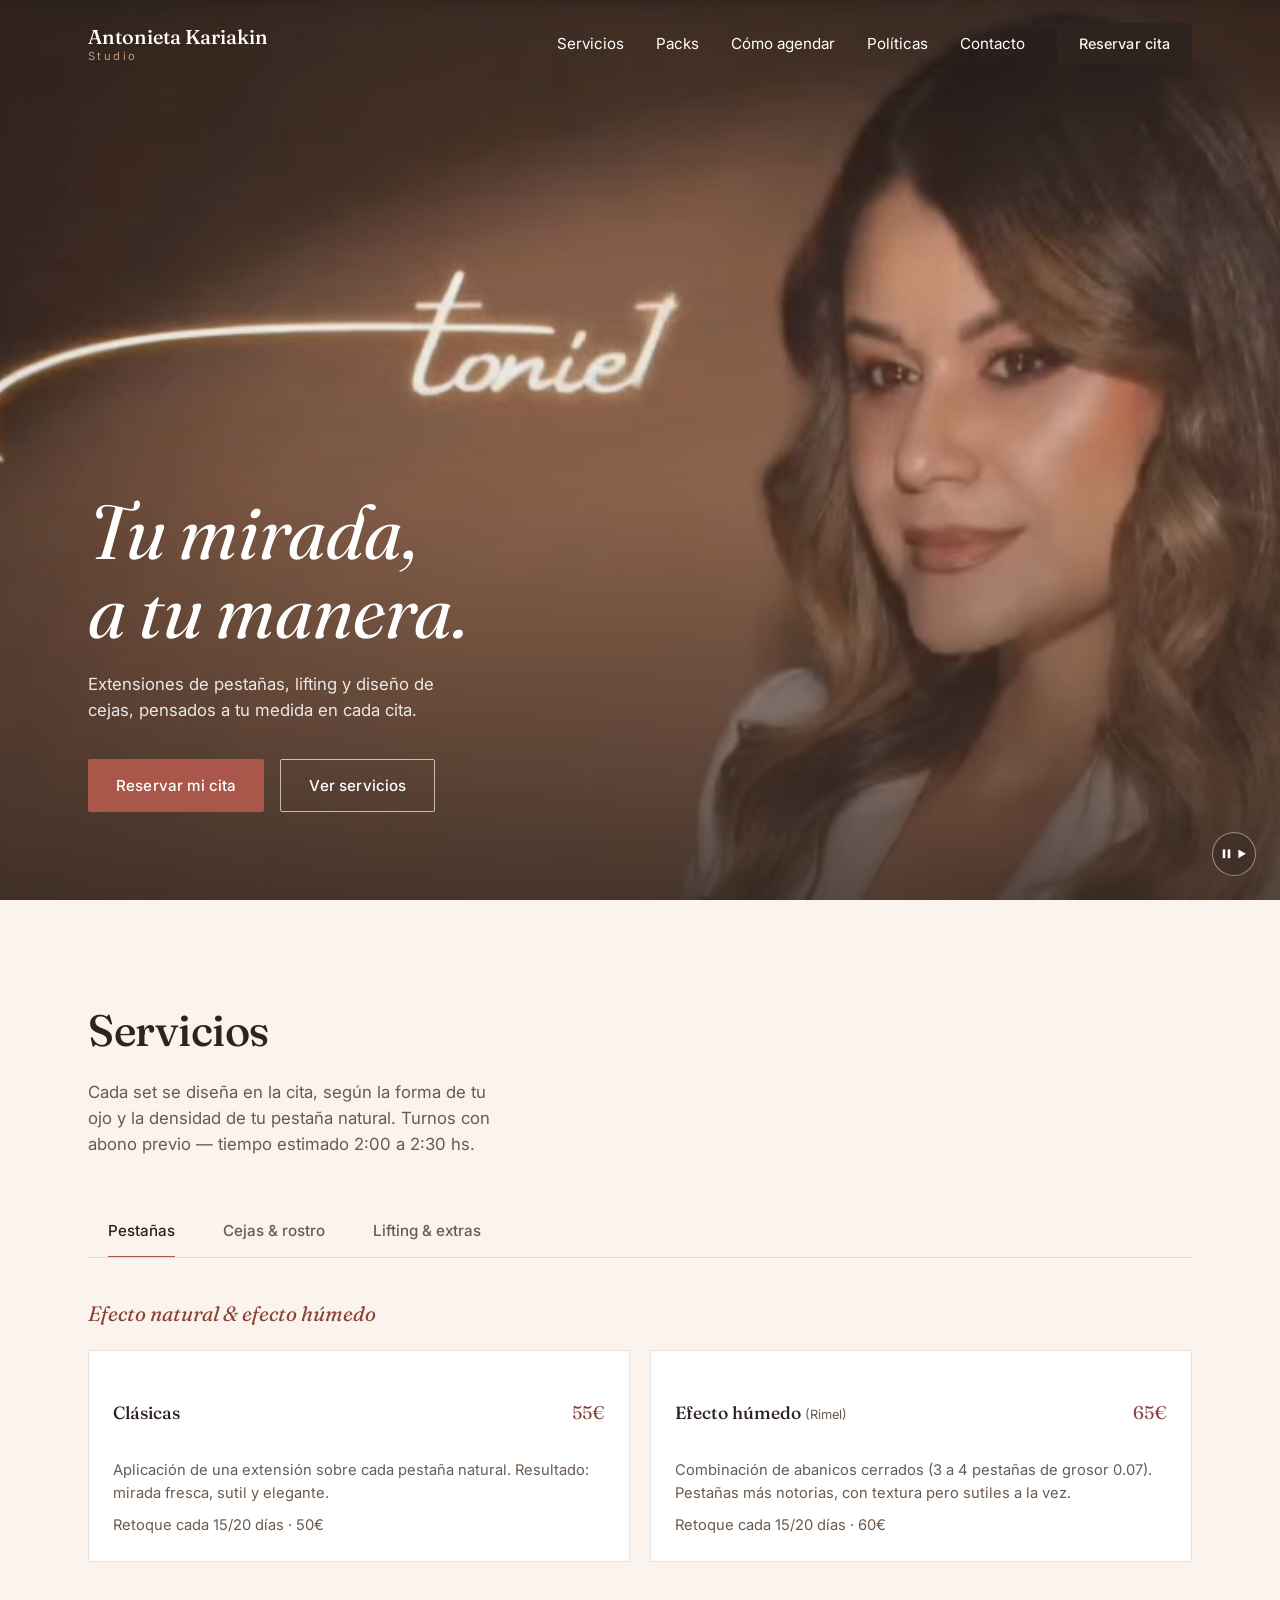
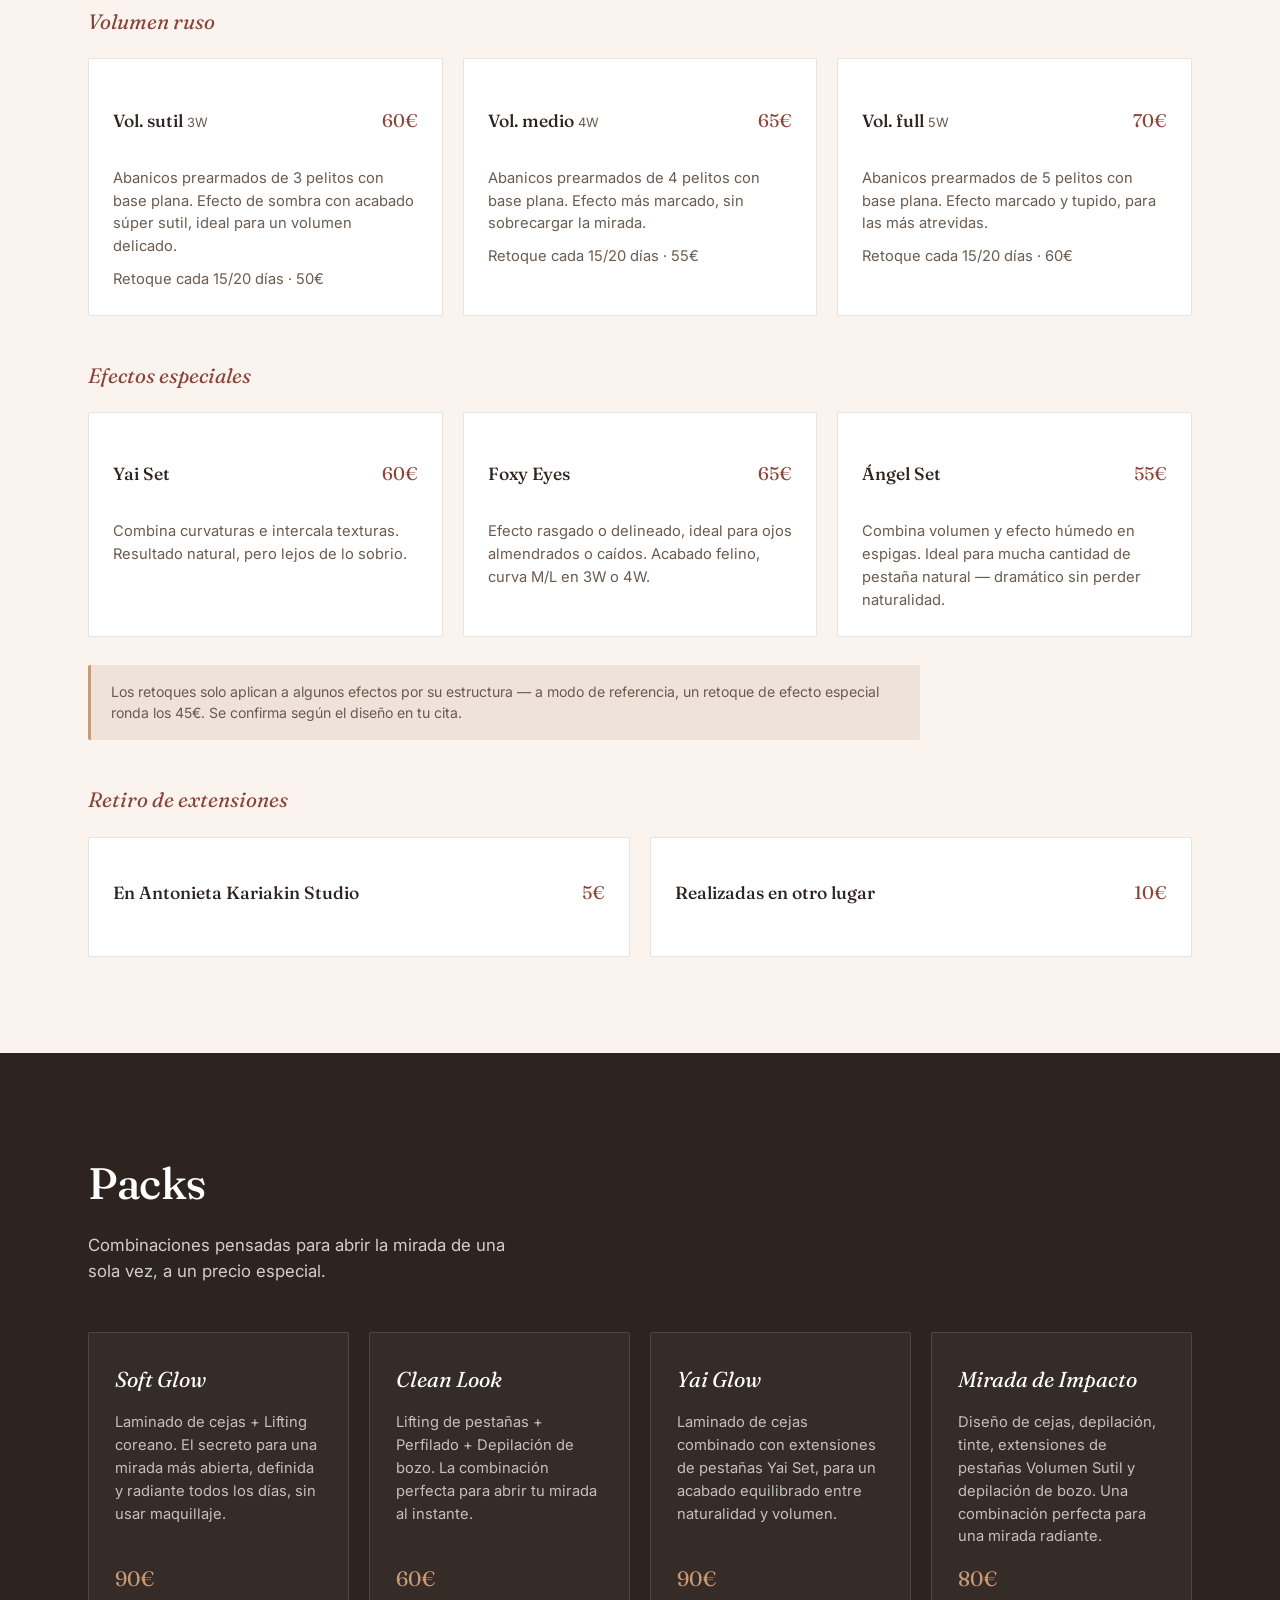
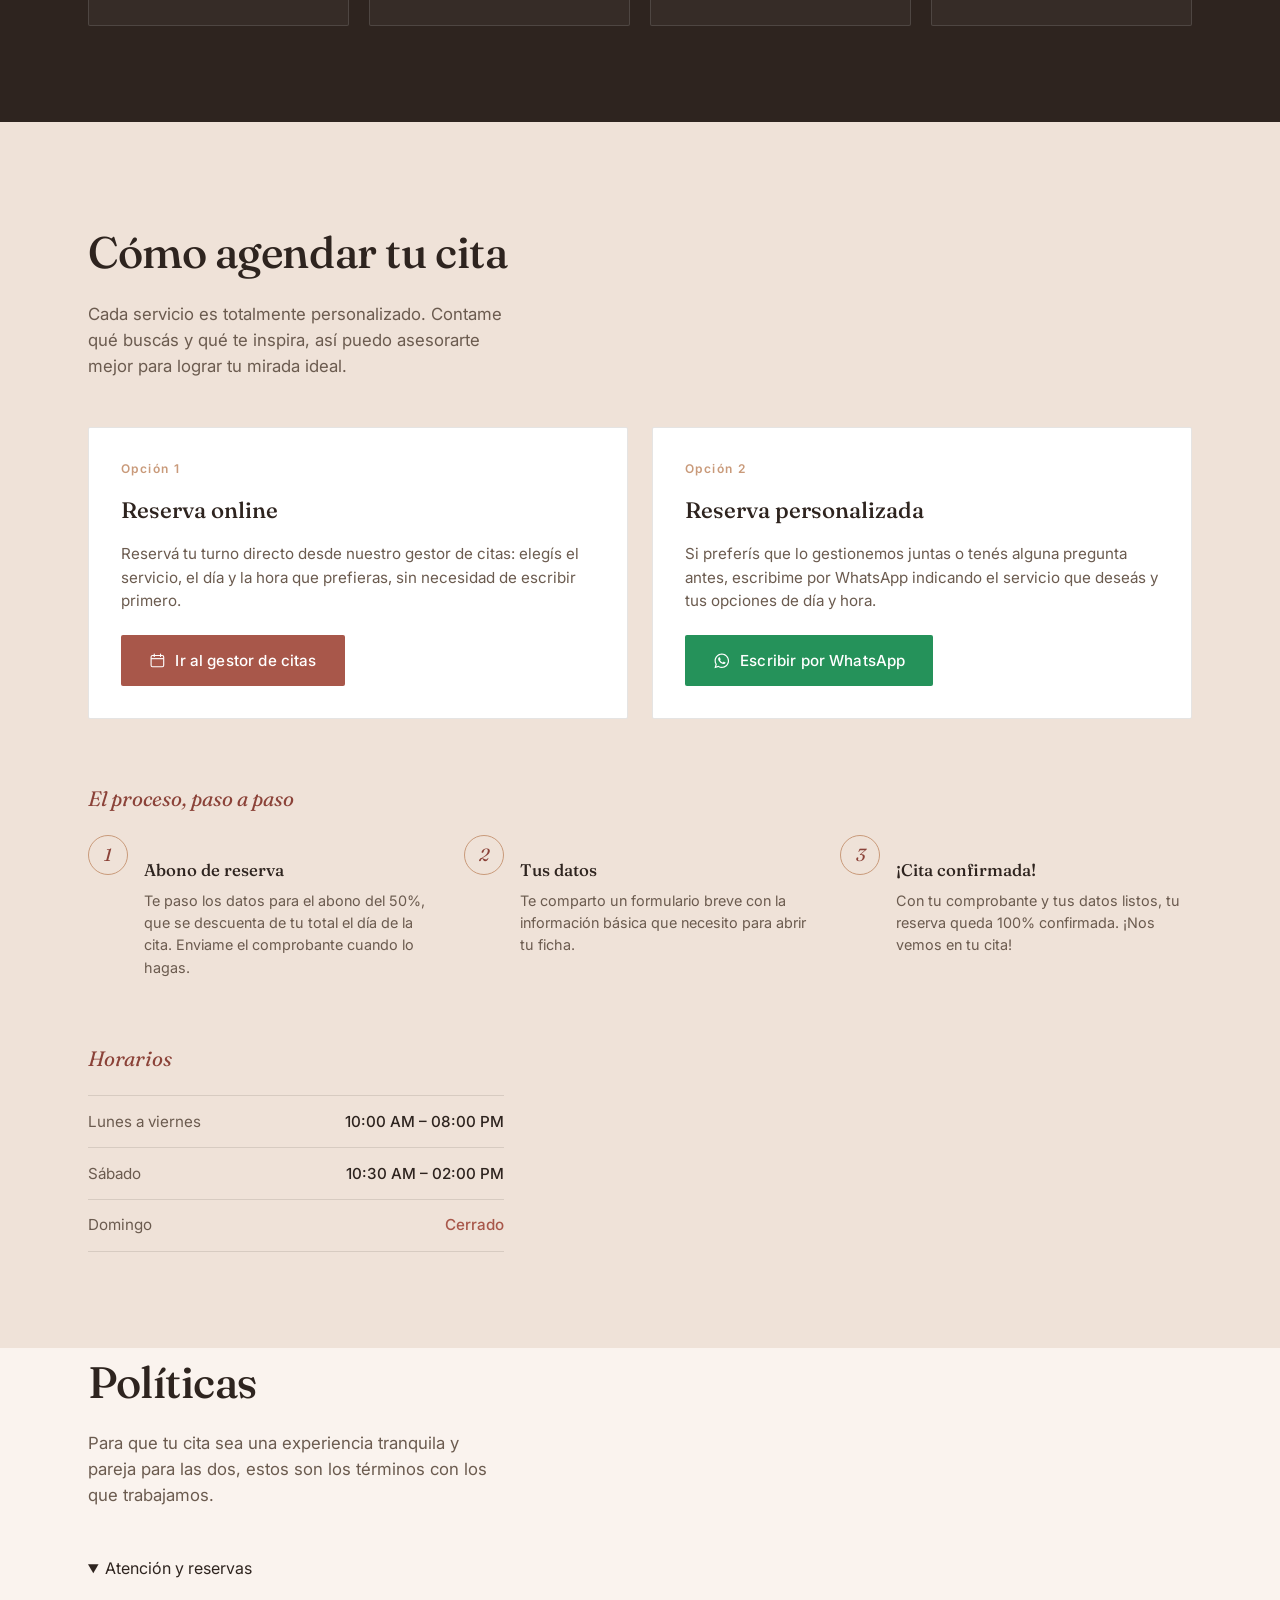
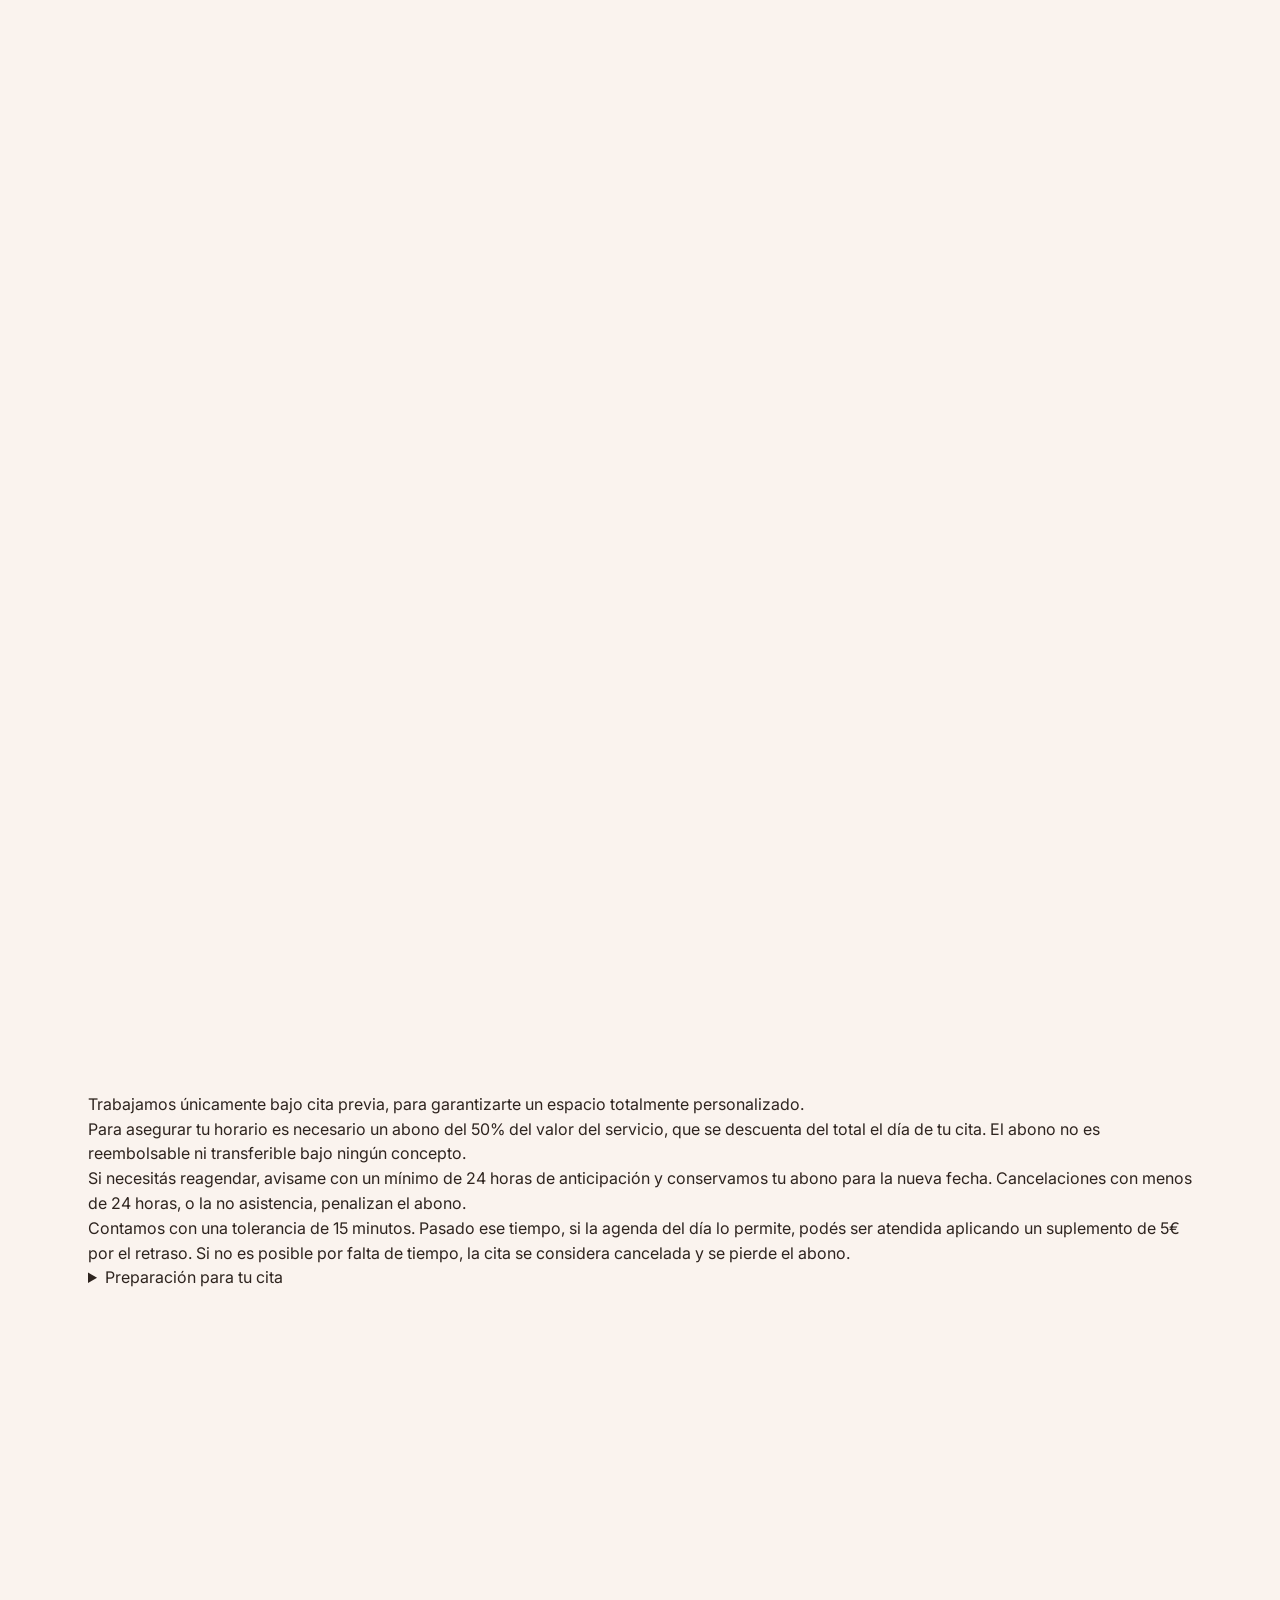
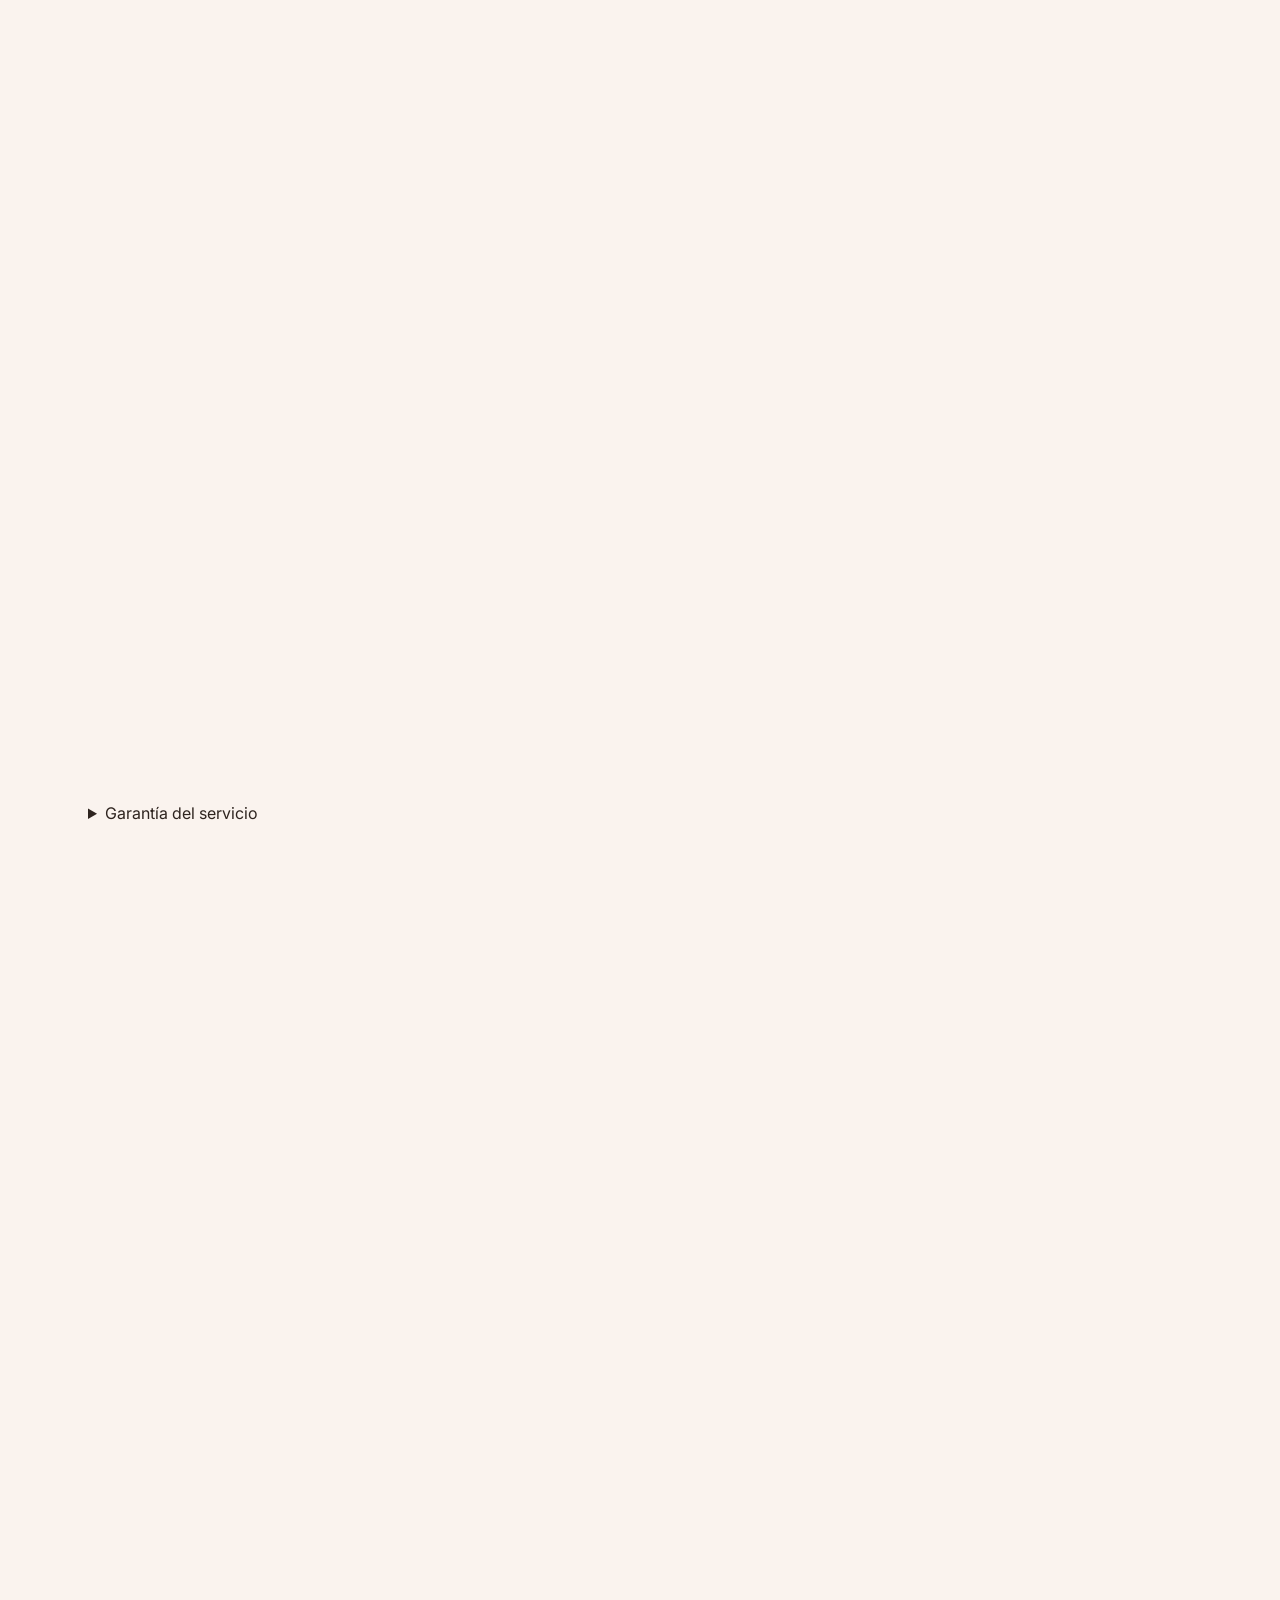
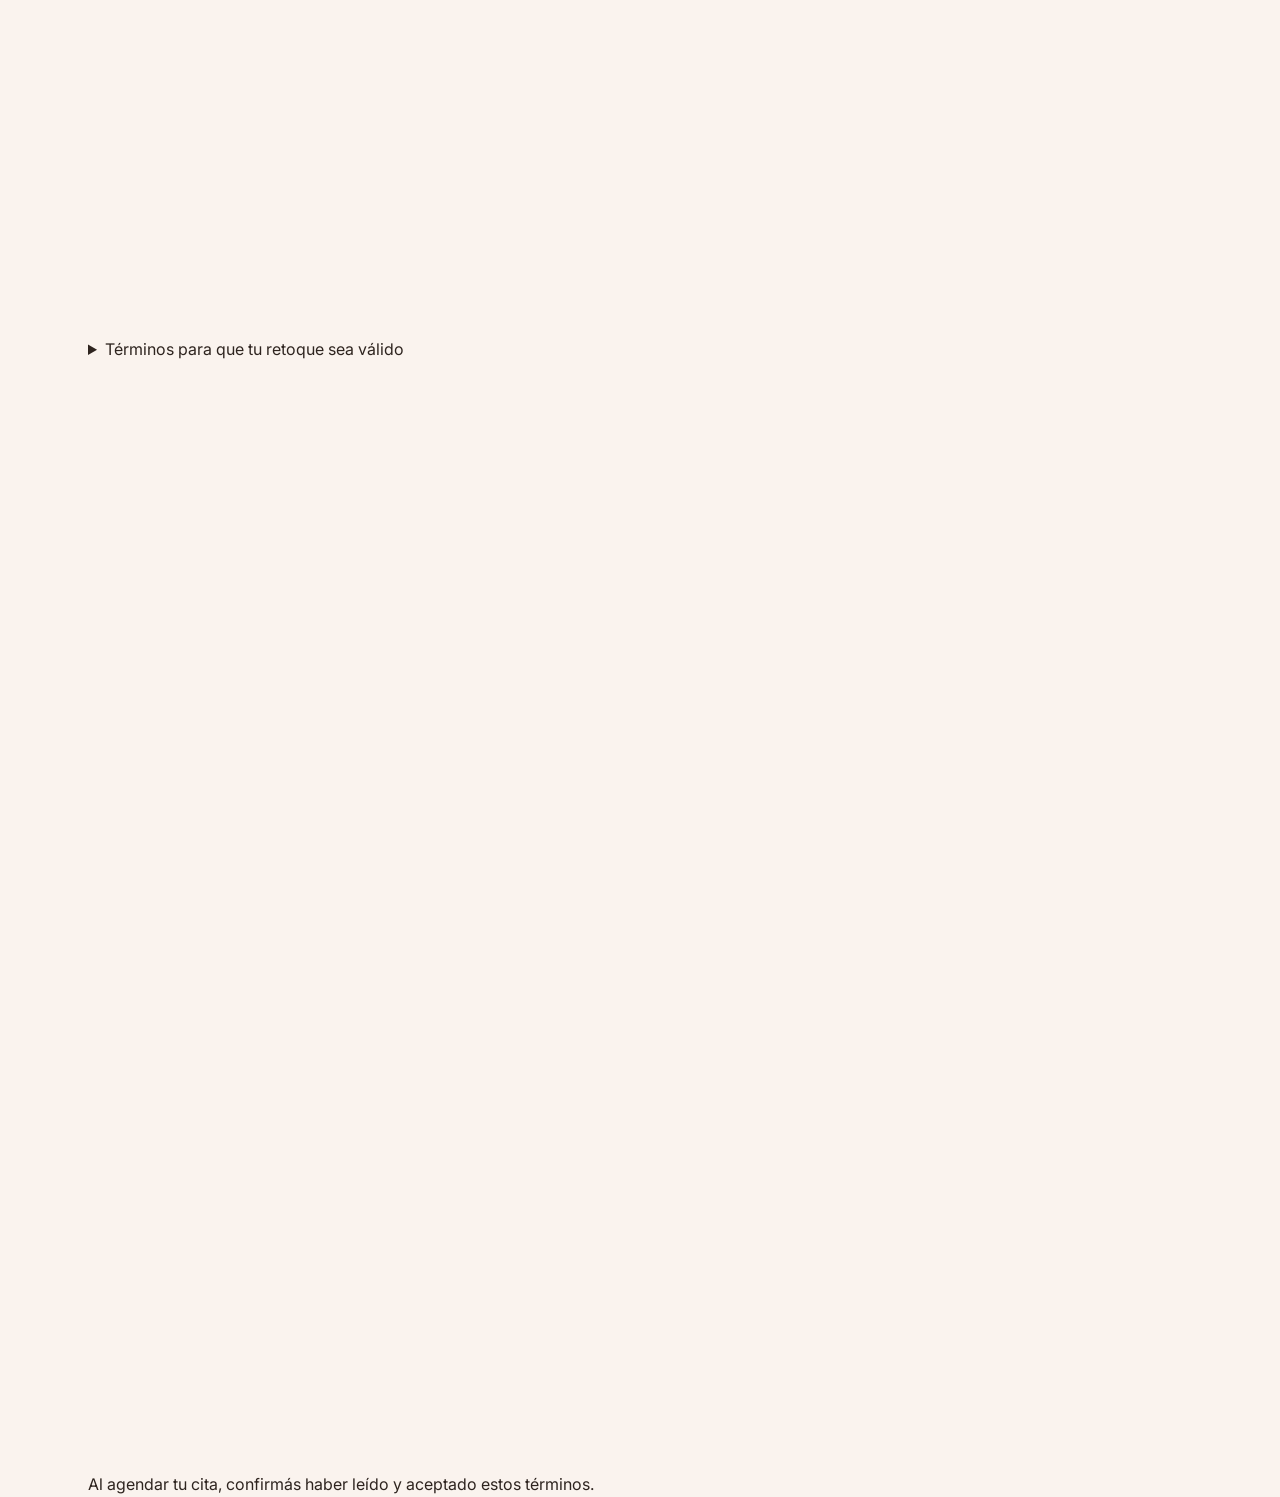
==== index.html @ e9df80ad "Add files via upload" ====
<!DOCTYPE html>
<html lang="es">
<head>
  <meta charset="UTF-8">
  <meta name="viewport" content="width=device-width, initial-scale=1.0">
  <title>Antonieta Kariakin Studio — Extensiones de pestañas y cejas</title>
  <meta name="description" content="Extensiones de pestañas, lifting y diseño de cejas personalizado. Reserva tu cita en Antonieta Kariakin Studio.">

  <!-- Tipografías -->
  <link rel="preconnect" href="https://fonts.googleapis.com">
  <link rel="preconnect" href="https://fonts.gstatic.com" crossorigin>
  <link href="https://fonts.googleapis.com/css2?family=Fraunces:ital,opsz,wght@0,9..144,300;0,9..144,400;0,9..144,500;0,9..144,600;1,9..144,400;1,9..144,500&family=Inter:wght@400;500;600&display=swap" rel="stylesheet">

  <link rel="stylesheet" href="assets/css/style.css?v=__CACHEBUST__">
  <link rel="icon" href="data:,">
</head>
<body>

  <a class="skip-link" href="#contenido">Saltar al contenido</a>

  <header class="site-header" id="siteHeader">
    <div class="site-header__inner">
      <a href="#top" class="logo" aria-label="Antonieta Kariakin Studio, inicio">
        <span class="logo__name">Antonieta Kariakin</span>
        <span class="logo__studio">Studio</span>
      </a>

      <button class="nav-toggle" id="navToggle" aria-expanded="false" aria-controls="siteNav" aria-label="Abrir menú">
        <span></span><span></span><span></span>
      </button>

      <nav class="site-nav" id="siteNav">
        <a href="#servicios">Servicios</a>
        <a href="#packs">Packs</a>
        <a href="#agendar">Cómo agendar</a>
        <a href="#politicas">Políticas</a>
        <a href="#contacto">Contacto</a>
        <a href="#agendar" class="btn btn--nav">Reservar cita</a>
      </nav>
    </div>
  </header>

  <main id="contenido">
    <section class="hero" id="top" aria-label="Presentación">
      <div class="hero__media">
        <video
          class="hero__video"
          id="heroVideo"
          autoplay
          muted
          loop
          playsinline
          preload="auto"
          poster="assets/img/hero-poster.jpg?v=__CACHEBUST__"
        >
          <source src="assets/video/hero.webm?v=__CACHEBUST__" type="video/webm">
          <source src="assets/video/hero.mp4?v=__CACHEBUST__" type="video/mp4">
        </video>

        <div class="hero__scrim" aria-hidden="true"></div>

        <button class="hero__toggle" id="heroToggle" type="button" aria-pressed="false" aria-label="Pausar video de fondo">
          <svg class="icon icon--pause" viewBox="0 0 24 24" aria-hidden="true"><rect x="6" y="5" width="4" height="14"></rect><rect x="14" y="5" width="4" height="14"></rect></svg>
          <svg class="icon icon--play" viewBox="0 0 24 24" aria-hidden="true" hidden><polygon points="7,5 19,12 7,19"></polygon></svg>
        </button>
      </div>

      <div class="hero__content">
        <h1 class="hero__title">Tu mirada,<br>a tu manera.</h1>
        <p class="hero__subtitle">Extensiones de pestañas, lifting y diseño de cejas, pensados a tu medida en cada cita.</p>
        <div class="hero__actions">
          <a href="#agendar" class="btn btn--primary">Reservar mi cita</a>
          <a href="#servicios" class="btn btn--ghost">Ver servicios</a>
        </div>
      </div>
    </section>

    <section class="services" id="servicios" aria-labelledby="services-heading">
      <div class="wrap">
        <div class="section-head">
          <h2 id="services-heading">Servicios</h2>
          <p class="section-lead">Cada set se diseña en la cita, según la forma de tu ojo y la densidad de tu pestaña natural. Turnos con abono previo — tiempo estimado 2:00 a 2:30&nbsp;hs.</p>
        </div>

        <div class="tabs" id="serviceTabs">
          <div class="tab-list" role="tablist" aria-label="Categorías de servicios">
            <button class="tab" id="tab-pestanas" role="tab" aria-selected="true" aria-controls="panel-pestanas" type="button">Pestañas</button>
            <button class="tab" id="tab-cejas" role="tab" aria-selected="false" aria-controls="panel-cejas" tabindex="-1" type="button">Cejas &amp; rostro</button>
            <button class="tab" id="tab-extras" role="tab" aria-selected="false" aria-controls="panel-extras" tabindex="-1" type="button">Lifting &amp; extras</button>
          </div>

          <!-- PESTAÑAS -->
          <div class="tab-panel" id="panel-pestanas" role="tabpanel" aria-labelledby="tab-pestanas" tabindex="0">

            <h3 class="group-title">Efecto natural &amp; efecto húmedo</h3>
            <div class="service-grid">
              <article class="service-card">
                <div class="service-card__head">
                  <h4>Clásicas</h4>
                  <span class="price">55€</span>
                </div>
                <p>Aplicación de una extensión sobre cada pestaña natural. Resultado: mirada fresca, sutil y elegante.</p>
                <p class="retouch">Retoque cada 15/20 días · 50€</p>
              </article>
              <article class="service-card">
                <div class="service-card__head">
                  <h4>Efecto húmedo <span class="alt-name">(Rimel)</span></h4>
                  <span class="price">65€</span>
                </div>
                <p>Combinación de abanicos cerrados (3 a 4 pestañas de grosor 0.07). Pestañas más notorias, con textura pero sutiles a la vez.</p>
                <p class="retouch">Retoque cada 15/20 días · 60€</p>
              </article>
            </div>

            <h3 class="group-title">Volumen ruso</h3>
            <div class="service-grid service-grid--3">
              <article class="service-card">
                <div class="service-card__head">
                  <h4>Vol. sutil <span class="alt-name">3W</span></h4>
                  <span class="price">60€</span>
                </div>
                <p>Abanicos prearmados de 3 pelitos con base plana. Efecto de sombra con acabado súper sutil, ideal para un volumen delicado.</p>
                <p class="retouch">Retoque cada 15/20 días · 50€</p>
              </article>
              <article class="service-card">
                <div class="service-card__head">
                  <h4>Vol. medio <span class="alt-name">4W</span></h4>
                  <span class="price">65€</span>
                </div>
                <p>Abanicos prearmados de 4 pelitos con base plana. Efecto más marcado, sin sobrecargar la mirada.</p>
                <p class="retouch">Retoque cada 15/20 días · 55€</p>
              </article>
              <article class="service-card">
                <div class="service-card__head">
                  <h4>Vol. full <span class="alt-name">5W</span></h4>
                  <span class="price">70€</span>
                </div>
                <p>Abanicos prearmados de 5 pelitos con base plana. Efecto marcado y tupido, para las más atrevidas.</p>
                <p class="retouch">Retoque cada 15/20 días · 60€</p>
              </article>
            </div>

            <h3 class="group-title">Efectos especiales</h3>
            <div class="service-grid service-grid--3">
              <article class="service-card">
                <div class="service-card__head">
                  <h4>Yai Set</h4>
                  <span class="price">60€</span>
                </div>
                <p>Combina curvaturas e intercala texturas. Resultado natural, pero lejos de lo sobrio.</p>
              </article>
              <article class="service-card">
                <div class="service-card__head">
                  <h4>Foxy Eyes</h4>
                  <span class="price">65€</span>
                </div>
                <p>Efecto rasgado o delineado, ideal para ojos almendrados o caídos. Acabado felino, curva M/L en 3W o 4W.</p>
              </article>
              <article class="service-card">
                <div class="service-card__head">
                  <h4>Ángel Set</h4>
                  <span class="price">55€</span>
                </div>
                <p>Combina volumen y efecto húmedo en espigas. Ideal para mucha cantidad de pestaña natural — dramático sin perder naturalidad.</p>
              </article>
            </div>
            <p class="note-banner">Los retoques solo aplican a algunos efectos por su estructura — a modo de referencia, un retoque de efecto especial ronda los 45€. Se confirma según el diseño en tu cita.</p>

            <h3 class="group-title">Retiro de extensiones</h3>
            <div class="service-grid service-grid--2 service-grid--compact">
              <article class="service-card service-card--compact">
                <div class="service-card__head">
                  <h4>En Antonieta Kariakin Studio</h4>
                  <span class="price">5€</span>
                </div>
              </article>
              <article class="service-card service-card--compact">
                <div class="service-card__head">
                  <h4>Realizadas en otro lugar</h4>
                  <span class="price">10€</span>
                </div>
              </article>
            </div>
          </div>

          <!-- CEJAS & ROSTRO -->
          <div class="tab-panel" id="panel-cejas" role="tabpanel" aria-labelledby="tab-cejas" tabindex="0" hidden>
            <div class="service-grid">
              <article class="service-card">
                <div class="service-card__head">
                  <h4>Perfilado de cejas</h4>
                  <span class="price">15€</span>
                </div>
                <p>Diseño de cejas personalizado con hilo, cera o pinza, analizando las características de tu rostro.</p>
              </article>
              <article class="service-card">
                <div class="service-card__head">
                  <h4>Brow henna / tinte</h4>
                  <span class="price">30€</span>
                </div>
                <p>Diseño de cejas personalizado, depilación con cera o hilo, y color con tinte o henna según tu colorimetría.</p>
              </article>
              <article class="service-card">
                <div class="service-card__head">
                  <h4>Lami Brow Premium</h4>
                  <span class="price">45€</span>
                </div>
                <p>Diseño, depilación, laminación, hidratación y coloración con tinte. Cejas definidas y ordenadas con efecto lifting, sin esfuerzo diario. Dura de 4 a 5 semanas.</p>
              </article>
              <article class="service-card">
                <div class="service-card__head">
                  <h4>Depilación facial</h4>
                  <span class="price">35€</span>
                </div>
                <p>Con hilo o cera. Incluye gel hidratante de aloe vera, masaje con ice globos y depilación de cejas.</p>
              </article>
              <article class="service-card">
                <div class="service-card__head">
                  <h4>Depilación bozo / mentón</h4>
                  <span class="price">5€</span>
                </div>
                <p>Depilación con hilo o cera dermatológica. Cada zona, 5€.</p>
              </article>
              <article class="service-card">
                <div class="service-card__head">
                  <h4>Depilación patillas</h4>
                  <span class="price">10€</span>
                </div>
                <p>Depilación con hilo o cera dermatológica.</p>
              </article>
            </div>
          </div>

          <!-- LIFTING & EXTRAS -->
          <div class="tab-panel" id="panel-extras" role="tabpanel" aria-labelledby="tab-extras" tabindex="0" hidden>
            <div class="service-grid">
              <article class="service-card">
                <div class="service-card__head">
                  <h4>Lamilashes Premium</h4>
                  <span class="price">60€</span>
                </div>
                <p>Lifting con la curvatura ideal para tu forma de ojo y tipo de pestaña, más tinte para intensificar el color y tratamiento nutritivo e hidratante.</p>
              </article>
              <article class="service-card">
                <div class="service-card__head">
                  <h4>Reversa de lifting</h4>
                  <span class="price">55€</span>
                </div>
                <p>Revierte el lifting anterior dejando tu pestaña en su dirección natural, con tratamiento profundo e hidratación.</p>
              </article>
              <article class="service-card">
                <div class="service-card__head">
                  <h4>Retirar maquillaje de pestañas</h4>
                  <span class="price">5€</span>
                </div>
                <p>Retiro de exceso de maquillaje de la zona de pestañas.</p>
              </article>
            </div>
          </div>
        </div>
      </div>
    </section>

    <section class="packs" id="packs" aria-labelledby="packs-heading">
      <div class="wrap">
        <div class="section-head section-head--light">
          <h2 id="packs-heading">Packs</h2>
          <p class="section-lead section-lead--light">Combinaciones pensadas para abrir la mirada de una sola vez, a un precio especial.</p>
        </div>

        <div class="pack-grid">
          <article class="pack-card">
            <h3>Soft Glow</h3>
            <p>Laminado de cejas + Lifting coreano. El secreto para una mirada más abierta, definida y radiante todos los días, sin usar maquillaje.</p>
            <span class="price">90€</span>
          </article>
          <article class="pack-card">
            <h3>Clean Look</h3>
            <p>Lifting de pestañas + Perfilado + Depilación de bozo. La combinación perfecta para abrir tu mirada al instante.</p>
            <span class="price">60€</span>
          </article>
          <article class="pack-card">
            <h3>Yai Glow</h3>
            <p>Laminado de cejas combinado con extensiones de pestañas Yai Set, para un acabado equilibrado entre naturalidad y volumen.</p>
            <span class="price">90€</span>
          </article>
          <article class="pack-card">
            <h3>Mirada de Impacto</h3>
            <p>Diseño de cejas, depilación, tinte, extensiones de pestañas Volumen Sutil y depilación de bozo. Una combinación perfecta para una mirada radiante.</p>
            <span class="price">80€</span>
          </article>
        </div>
      </div>
    </section>

    <section class="booking" id="agendar" aria-labelledby="booking-heading">
      <div class="wrap">
        <div class="section-head">
          <h2 id="booking-heading">Cómo agendar tu cita</h2>
          <p class="section-lead">Cada servicio es totalmente personalizado. Contame qué buscás y qué te inspira, así puedo asesorarte mejor para lograr tu mirada ideal.</p>
        </div>

        <div class="booking-grid">
          <article class="booking-card">
            <span class="booking-card__tag">Opción 1</span>
            <h3>Reserva online</h3>
            <p>Reservá tu turno directo desde nuestro gestor de citas: elegís el servicio, el día y la hora que prefieras, sin necesidad de escribir primero.</p>
            <a class="btn btn--primary" href="reservas.html">
              <svg class="icon" viewBox="0 0 24 24" aria-hidden="true"><rect x="3" y="5" width="18" height="16" rx="2" fill="none" stroke="currentColor" stroke-width="1.6"></rect><line x1="3" y1="9.5" x2="21" y2="9.5" stroke="currentColor" stroke-width="1.6"></line><line x1="7.5" y1="3" x2="7.5" y2="6.5" stroke="currentColor" stroke-width="1.6" stroke-linecap="round"></line><line x1="16.5" y1="3" x2="16.5" y2="6.5" stroke="currentColor" stroke-width="1.6" stroke-linecap="round"></line></svg>
              Ir al gestor de citas
            </a>
          </article>

          <article class="booking-card">
            <span class="booking-card__tag">Opción 2</span>
            <h3>Reserva personalizada</h3>
            <p>Si preferís que lo gestionemos juntas o tenés alguna pregunta antes, escribime por WhatsApp indicando el servicio que deseás y tus opciones de día y hora.</p>
            <a class="btn btn--primary btn--whatsapp" href="https://wa.me/34644138391?text=Hola%2C%20quiero%20reservar%20una%20cita" target="_blank" rel="noopener">
              <svg class="icon" viewBox="0 0 24 24" aria-hidden="true"><path d="M12.04 2C6.58 2 2.13 6.45 2.13 11.91c0 1.75.46 3.45 1.32 4.95L2 22l5.29-1.39c1.44.79 3.06 1.2 4.71 1.2h.004c5.46 0 9.91-4.45 9.91-9.91C21.93 6.45 17.5 2 12.04 2zm0 18.15h-.003a8.23 8.23 0 0 1-4.2-1.15l-.3-.18-3.14.82.84-3.06-.2-.32a8.23 8.23 0 0 1-1.26-4.4c0-4.55 3.7-8.25 8.26-8.25 2.2 0 4.28.86 5.84 2.42a8.2 8.2 0 0 1 2.41 5.84c0 4.56-3.71 8.26-8.26 8.26zm4.52-6.19c-.25-.12-1.47-.72-1.7-.81-.23-.08-.39-.12-.56.13-.16.25-.64.81-.78.97-.15.16-.29.18-.54.06-.25-.12-1.04-.38-1.98-1.22-.73-.65-1.23-1.46-1.37-1.71-.14-.25-.02-.38.11-.51.11-.11.25-.29.37-.43.12-.15.16-.25.25-.41.08-.16.04-.31-.02-.43-.06-.13-.56-1.35-.77-1.85-.2-.48-.41-.42-.56-.43h-.48c-.16 0-.42.06-.64.31-.22.25-.85.83-.85 2.02s.87 2.35.99 2.51c.12.16 1.71 2.6 4.14 3.65.58.25 1.03.4 1.38.51.58.18 1.11.16 1.53.1.47-.07 1.47-.6 1.67-1.18.21-.58.21-1.08.15-1.18-.06-.11-.23-.17-.48-.29z"/></svg>
              Escribir por WhatsApp
            </a>
          </article>
        </div>

        <div class="booking-flow">
          <h3 class="group-title">El proceso, paso a paso</h3>
          <ol class="flow-list">
            <li class="flow-step">
              <span class="flow-step__num">1</span>
              <div>
                <h4>Abono de reserva</h4>
                <p>Te paso los datos para el abono del 50%, que se descuenta de tu total el día de la cita. Enviame el comprobante cuando lo hagas.</p>
              </div>
            </li>
            <li class="flow-step">
              <span class="flow-step__num">2</span>
              <div>
                <h4>Tus datos</h4>
                <p>Te comparto un formulario breve con la información básica que necesito para abrir tu ficha.</p>
              </div>
            </li>
            <li class="flow-step">
              <span class="flow-step__num">3</span>
              <div>
                <h4>¡Cita confirmada!</h4>
                <p>Con tu comprobante y tus datos listos, tu reserva queda 100% confirmada. ¡Nos vemos en tu cita!</p>
              </div>
            </li>
          </ol>
        </div>

        <div class="schedule">
          <h3 class="group-title">Horarios</h3>
          <ul class="schedule-list">
            <li><span>Lunes a viernes</span><span>10:00 AM – 08:00 PM</span></li>
            <li><span>Sábado</span><span>10:30 AM – 02:00 PM</span></li>
            <li><span>Domingo</span><span class="is-closed">Cerrado</span></li>
          </ul>
        </div>
      </div>
    </section>

    <section class="policies" id="politicas" aria-labelledby="policies-heading">
      <div class="wrap">
        <div class="section-head">
          <h2 id="policies-heading">Políticas</h2>
          <p class="section-lead">Para que tu cita sea una experiencia tranquila y pareja para las dos, estos son los términos con los que trabajamos.</p>
        </div>

        <div class="accordion">
          <details class="accordion-item" open>
            <summary>
              <span>Atención y reservas</span>
              <svg class="accordion-icon" viewBox="0 0 24 24" aria-hidden="true"><line x1="5" y1="12" x2="19" y2="12"></line><line x1="12" y1="5" x2="12" y2="19"></line></svg>
            </summary>
            <div class="accordion-body">
              <ul>
                <li>Trabajamos únicamente bajo cita previa, para garantizarte un espacio totalmente personalizado.</li>
                <li>Para asegurar tu horario es necesario un abono del 50% del valor del servicio, que se descuenta del total el día de tu cita. El abono no es reembolsable ni transferible bajo ningún concepto.</li>
                <li>Si necesitás reagendar, avisame con un mínimo de 24 horas de anticipación y conservamos tu abono para la nueva fecha. Cancelaciones con menos de 24 horas, o la no asistencia, penalizan el abono.</li>
                <li>Contamos con una tolerancia de 15 minutos. Pasado ese tiempo, si la agenda del día lo permite, podés ser atendida aplicando un suplemento de 5€ por el retraso. Si no es posible por falta de tiempo, la cita se considera cancelada y se pierde el abono.</li>
              </ul>
            </div>
          </details>

          <details class="accordion-item">
            <summary>
              <span>Preparación para tu cita</span>
              <svg class="accordion-icon" viewBox="0 0 24 24" aria-hidden="true"><line x1="5" y1="12" x2="19" y2="12"></line><line x1="12" y1="5" x2="12" y2="19"></line></svg>
            </summary>
            <div class="accordion-body">
              <ul>
                <li><strong>Piel limpia:</strong> asistí con el área de los ojos y las cejas completamente libre de maquillaje. El tiempo que se use en limpiar la zona se descuenta del tiempo total de tu servicio.</li>
                <li><strong>Disfrutá tu tiempo:</strong> vení con el tiempo suficiente para el servicio elegido. Cada tratamiento lleva un proceso minucioso y merece disfrutarse sin apuro.</li>
                <li><strong>Espacio de relax:</strong> para mantener un ambiente de desconexión, tranquilidad y seguridad, no se permiten acompañantes ni niños durante el servicio. Este momento es exclusivamente para vos.</li>
              </ul>
            </div>
          </details>

          <details class="accordion-item">
            <summary>
              <span>Garantía del servicio</span>
              <svg class="accordion-icon" viewBox="0 0 24 24" aria-hidden="true"><line x1="5" y1="12" x2="19" y2="12"></line><line x1="12" y1="5" x2="12" y2="19"></line></svg>
            </summary>
            <div class="accordion-body">
              <ul>
                <li>Si notás una caída inusual de tus extensiones, o algún detalle en tu lifting o laminado dentro de los primeros 3 días posteriores a tu cita, escribime de inmediato: lo revisamos y hacemos el retoque necesario sin costo.</li>
                <li>Pasado ese plazo de 3 días, se aplica la tarifa de mantenimiento regular.</li>
              </ul>
            </div>
          </details>

          <details class="accordion-item">
            <summary>
              <span>Términos para que tu retoque sea válido</span>
              <svg class="accordion-icon" viewBox="0 0 24 24" aria-hidden="true"><line x1="5" y1="12" x2="19" y2="12"></line><line x1="12" y1="5" x2="12" y2="19"></line></svg>
            </summary>
            <div class="accordion-body">
              <ul>
                <li>Solo se realiza retoque de mi autoría — es decir, de sets colocados originalmente en Antonieta Kariakin Studio.</li>
                <li>Debés asistir con el 50% a 60% de la aplicación original todavía puesta.</li>
                <li>El retoque es válido en un rango de 15 a 21 días exactos desde tu última cita; el ciclo de crecimiento varía en cada persona.</li>
                <li>Si asistís con maquillaje o suciedad excesiva en las pestañas, se cobra como postura nueva, ya que no se puede rellenar sobre pestañas en mal estado.</li>
                <li>Si asistís después de los 20 días y hay mucho crecimiento, el set se retira y se hace postura nueva: ya no cuenta como retoque.</li>
                <li>Los retoques solo están indicados para algunos efectos, según su estructura — se confirma según tu diseño.</li>
              </ul>
            </div>
          </details>
        </div>

        <p class="policies-note">Al agendar tu cita, confirmás haber leído y aceptado estos términos.</p>
      </div>
    </section>

    <!-- La sección de contacto se agrega en el próximo paso. -->
  </main>

  <script src="assets/js/main.js?v=__CACHEBUST__" defer></script>
</body>
</html>
---- assets/css/style.css ----
/* ============================================
   Antonieta Kariakin Studio — Design tokens
   ============================================ */
:root{
  /* Color */
  --color-bg:        #FAF3EE;
  --color-bg-alt:    #EFE2D8;
  --color-ink:       #2E241F;
  --color-ink-soft:  #6B5B4F;
  --color-accent:    #A8574A;
  --color-accent-dk: #8B4238;
  --color-caramel:   #C99A7A;
  --color-line:      rgba(46, 36, 31, 0.12);
  --color-surface:   #FFFFFF;

  /* Type */
  --font-display: "Fraunces", Georgia, serif;
  --font-body: "Inter", -apple-system, BlinkMacSystemFont, sans-serif;

  /* Layout */
  --header-h: 5.5rem;
  --container: 72rem;
  --radius: 2px;

  /* Motion */
  --ease: cubic-bezier(0.4, 0, 0.2, 1);
}

/* ============================================
   Reset
   ============================================ */
*, *::before, *::after{ box-sizing: border-box; }
html{ scroll-behavior: smooth; }
@media (prefers-reduced-motion: reduce){
  html{ scroll-behavior: auto; }
  *, *::before, *::after{ animation-duration: 0.01ms !important; animation-iteration-count: 1 !important; transition-duration: 0.01ms !important; }
}
body{
  margin: 0;
  background: var(--color-bg);
  color: var(--color-ink);
  font-family: var(--font-body);
  font-size: 16px;
  line-height: 1.55;
  -webkit-font-smoothing: antialiased;
}
img, video{ max-width: 100%; display: block; }
a{ color: inherit; text-decoration: none; }
button{ font: inherit; cursor: pointer; background: none; border: none; color: inherit; }
h1, h2, h3, p{ margin: 0; }
ul{ margin: 0; padding: 0; list-style: none; }

.skip-link{
  position: absolute;
  left: 1rem;
  top: -3rem;
  background: var(--color-ink);
  color: var(--color-bg);
  padding: 0.75rem 1.25rem;
  border-radius: var(--radius);
  z-index: 200;
  transition: top 0.2s var(--ease);
}
.skip-link:focus{ top: 1rem; }

:focus-visible{
  outline: 2px solid var(--color-accent);
  outline-offset: 3px;
}

/* ============================================
   Buttons
   ============================================ */
.btn{
  display: inline-flex;
  align-items: center;
  justify-content: center;
  padding: 0.85rem 1.75rem;
  font-size: 0.95rem;
  font-weight: 500;
  letter-spacing: 0.01em;
  border-radius: var(--radius);
  transition: background-color 0.25s var(--ease), color 0.25s var(--ease), border-color 0.25s var(--ease);
  white-space: nowrap;
}
.btn--primary{
  background: var(--color-accent);
  color: #fff;
  display: inline-flex;
  align-items: center;
  gap: 0.6rem;
}
.btn--primary .icon{
  width: 1.05rem;
  height: 1.05rem;
  flex-shrink: 0;
}
.btn--primary:hover{ background: var(--color-accent-dk); }

.btn--ghost{
  border: 1px solid rgba(255,255,255,0.65);
  color: #fff;
}
.btn--ghost:hover{
  background: rgba(255,255,255,0.12);
  border-color: #fff;
}

.btn--nav{
  background: var(--color-ink);
  color: var(--color-bg);
  padding: 0.6rem 1.35rem;
  font-size: 0.9rem;
}
.btn--nav:hover{ background: var(--color-accent-dk); }

/* ============================================
   Header
   ============================================ */
.site-header{
  position: fixed;
  top: 0; left: 0; right: 0;
  z-index: 100;
  height: var(--header-h);
  display: flex;
  align-items: center;
  background: transparent;
  transition: background-color 0.35s var(--ease), box-shadow 0.35s var(--ease);
}
.site-header.is-scrolled{
  background: rgba(250, 243, 238, 0.92);
  backdrop-filter: saturate(140%) blur(10px);
  box-shadow: 0 1px 0 var(--color-line);
}
.site-header.is-scrolled .site-nav a:not(.btn){ color: var(--color-ink); }
.site-header.is-scrolled .logo{ color: var(--color-ink); }
.site-header.is-scrolled .nav-toggle span{ background: var(--color-ink); }

.site-header__inner{
  width: 100%;
  max-width: var(--container);
  margin: 0 auto;
  padding: 0 1.5rem;
  display: flex;
  align-items: center;
  justify-content: space-between;
  gap: 2rem;
}

.logo{
  display: flex;
  flex-direction: column;
  line-height: 1.1;
  color: #fff;
  transition: color 0.35s var(--ease);
}
.logo__name{
  font-family: var(--font-display);
  font-size: 1.25rem;
  font-weight: 500;
}
.logo__studio{
  font-size: 0.7rem;
  letter-spacing: 0.22em;
  color: var(--color-caramel);
  margin-top: 0.15rem;
}

.site-nav{
  display: flex;
  align-items: center;
  gap: 2rem;
}
.site-nav a:not(.btn){
  color: #fff;
  font-size: 0.95rem;
  transition: color 0.35s var(--ease), opacity 0.2s var(--ease);
}
.site-nav a:not(.btn):hover{ opacity: 0.7; }

.nav-toggle{
  display: none;
  flex-direction: column;
  justify-content: center;
  gap: 5px;
  width: 2.25rem;
  height: 2.25rem;
  padding: 0;
}
.nav-toggle span{
  height: 2px;
  background: #fff;
  transition: background-color 0.35s var(--ease);
}

@media (max-width: 860px){
  .nav-toggle{ display: flex; }
  .site-nav{
    position: fixed;
    top: var(--header-h);
    left: 0; right: 0;
    flex-direction: column;
    align-items: flex-start;
    gap: 0;
    background: var(--color-bg);
    max-height: 0;
    overflow: hidden;
    transition: max-height 0.35s var(--ease);
  }
  .site-nav.is-open{ max-height: 24rem; }
  .site-nav a:not(.btn){
    color: var(--color-ink) !important;
    width: 100%;
    padding: 1rem 1.5rem;
    border-bottom: 1px solid var(--color-line);
  }
  .site-nav .btn--nav{
    margin: 1rem 1.5rem;
  }
}

/* ============================================
   Hero
   ============================================ */
/*
  Mobile-first: the video keeps its own real aspect ratio (no forced
  full-height crop) and the headline lives in a solid block right
  below it, so nothing covers the footage. From --hero-bp up, it
  switches to a full-bleed video with the text overlaid on top.
*/
.hero{
  --hero-bp: 760px;
  position: relative;
  background: var(--color-ink);
}

.hero__media{
  position: relative;
  width: 100%;
  aspect-ratio: 864 / 496; /* matches the source footage: no crop on mobile */
  overflow: hidden;
}

.hero__video{
  position: absolute;
  inset: 0;
  width: 100%;
  height: 100%;
  object-fit: cover;
  object-position: center;
}

.hero__scrim{
  position: absolute;
  inset: 0;
  pointer-events: none;
  background: linear-gradient(
    180deg,
    rgba(46, 36, 31, 0.18) 0%,
    rgba(46, 36, 31, 0.02) 35%,
    rgba(46, 36, 31, 0.35) 100%
  );
}

.hero__content{
  position: relative;
  z-index: 2;
  width: 100%;
  padding: 2.25rem 1.5rem 2.75rem;
  color: #fff;
  background: var(--color-ink);
}

.hero__title{
  font-family: var(--font-display);
  font-weight: 400;
  font-style: italic;
  font-size: clamp(2.1rem, 8vw, 4.75rem);
  line-height: 1.05;
  max-width: 18ch;
}

.hero__subtitle{
  margin-top: 1.25rem;
  max-width: 34ch;
  font-size: 1rem;
  color: rgba(255,255,255,0.88);
}

.hero__actions{
  margin-top: 1.75rem;
  display: flex;
  flex-wrap: wrap;
  gap: 1rem;
}

.hero__toggle{
  position: absolute;
  z-index: 2;
  right: 1rem;
  bottom: 1rem;
  width: 2.4rem;
  height: 2.4rem;
  display: flex;
  align-items: center;
  justify-content: center;
  border: 1px solid rgba(255,255,255,0.45);
  border-radius: 50%;
  color: #fff;
  background: rgba(46,36,31,0.35);
  backdrop-filter: blur(6px);
  transition: background-color 0.25s var(--ease), border-color 0.25s var(--ease);
}
.hero__toggle:hover{
  background: rgba(46,36,31,0.6);
  border-color: #fff;
}
.hero__toggle .icon{
  width: 1rem;
  height: 1rem;
  fill: currentColor;
}

/* From tablet/desktop up: full-bleed video with overlaid text */
@media (min-width: 760px){
  .hero{
    min-height: 100svh;
    display: flex;
    align-items: flex-end;
    overflow: hidden;
  }

  .hero__media{
    position: absolute;
    inset: 0;
    width: 100%;
    height: 100%;
    aspect-ratio: auto;
  }

  .hero__scrim{
    background: linear-gradient(
      180deg,
      rgba(46, 36, 31, 0.35) 0%,
      rgba(46, 36, 31, 0.05) 30%,
      rgba(46, 36, 31, 0.15) 55%,
      rgba(46, 36, 31, 0.78) 100%
    );
  }

  .hero__content{
    position: relative;
    max-width: var(--container);
    margin: 0 auto;
    padding: 0 1.5rem 5.5rem;
    background: transparent;
  }

  .hero__subtitle{ font-size: 1.05rem; }
  .hero__actions{ margin-top: 2.25rem; }

  .hero__toggle{
    right: 1.5rem;
    bottom: 1.5rem;
    width: 2.75rem;
    height: 2.75rem;
  }
  .hero__toggle .icon{ width: 1.1rem; height: 1.1rem; }
}

/* ============================================
   Shared section layout
   ============================================ */
.wrap{
  width: 100%;
  max-width: var(--container);
  margin: 0 auto;
  padding: 0 1.5rem;
}

.section-head{
  max-width: 40rem;
  margin-bottom: 3rem;
}
.section-head h2{
  font-family: var(--font-display);
  font-weight: 500;
  font-size: clamp(2rem, 4vw, 2.75rem);
  letter-spacing: -0.01em;
}
.section-lead{
  margin-top: 0.9rem;
  color: var(--color-ink-soft);
  font-size: 1.05rem;
  max-width: 38ch;
}
.section-head--light h2{ color: #fff; }
.section-lead--light{ color: rgba(255,255,255,0.78); }

.group-title{
  font-family: var(--font-display);
  font-style: italic;
  font-weight: 400;
  font-size: 1.3rem;
  color: var(--color-accent-dk);
  margin: 2.75rem 0 1.25rem;
}
.group-title:first-of-type{ margin-top: 0; }

/* ============================================
   Services
   ============================================ */
.services{
  padding: 6rem 0;
  background: var(--color-bg);
}

.tab-list{
  display: flex;
  gap: 0.5rem;
  border-bottom: 1px solid var(--color-line);
  margin-bottom: 2.5rem;
  overflow-x: auto;
  -webkit-overflow-scrolling: touch;
}
.tab{
  position: relative;
  padding: 0.9rem 1.25rem;
  font-size: 0.95rem;
  font-weight: 500;
  color: var(--color-ink-soft);
  white-space: nowrap;
  transition: color 0.25s var(--ease);
}
.tab::after{
  content: "";
  position: absolute;
  left: 1.25rem;
  right: 1.25rem;
  bottom: -1px;
  height: 2px;
  background: var(--color-accent);
  transform: scaleX(0);
  transform-origin: left;
  transition: transform 0.25s var(--ease);
}
.tab:hover{ color: var(--color-ink); }
.tab[aria-selected="true"]{ color: var(--color-ink); }
.tab[aria-selected="true"]::after{ transform: scaleX(1); }

.tab-panel:focus{ outline: none; }

.service-grid{
  display: grid;
  grid-template-columns: repeat(2, 1fr);
  gap: 1.25rem;
}
.service-grid--3{ grid-template-columns: repeat(3, 1fr); }
.service-grid--compact{ grid-template-columns: repeat(2, 1fr); }

@media (max-width: 720px){
  .service-grid,
  .service-grid--3{ grid-template-columns: 1fr; }
}

.service-card{
  background: var(--color-surface);
  border: 1px solid var(--color-line);
  border-radius: var(--radius);
  padding: 1.5rem;
  transition: border-color 0.25s var(--ease), transform 0.25s var(--ease);
}
.service-card:hover{
  border-color: var(--color-caramel);
  transform: translateY(-2px);
}
.service-card--compact{ padding: 1.1rem 1.5rem; }

.service-card__head{
  display: flex;
  align-items: baseline;
  justify-content: space-between;
  gap: 1rem;
  margin-bottom: 0.6rem;
}
.service-card h4{
  font-family: var(--font-display);
  font-weight: 500;
  font-size: 1.1rem;
}
.alt-name{
  font-family: var(--font-body);
  font-weight: 400;
  font-size: 0.8rem;
  color: var(--color-ink-soft);
}
.service-card p{
  color: var(--color-ink-soft);
  font-size: 0.92rem;
}
.price{
  font-family: var(--font-display);
  font-size: 1.15rem;
  color: var(--color-accent-dk);
  white-space: nowrap;
}
.retouch{
  margin-top: 0.6rem;
  font-size: 0.82rem;
  color: var(--color-caramel);
}

.note-banner{
  margin-top: 1.75rem;
  padding: 1rem 1.25rem;
  background: var(--color-bg-alt);
  border-left: 3px solid var(--color-caramel);
  border-radius: var(--radius);
  font-size: 0.88rem;
  color: var(--color-ink-soft);
  max-width: 52rem;
}

/* ============================================
   Packs
   ============================================ */
.packs{
  padding: 6rem 0;
  background: var(--color-ink);
}

.pack-grid{
  display: grid;
  grid-template-columns: repeat(4, 1fr);
  gap: 1.25rem;
}
@media (max-width: 960px){
  .pack-grid{ grid-template-columns: repeat(2, 1fr); }
}
@media (max-width: 560px){
  .pack-grid{ grid-template-columns: 1fr; }
}

.pack-card{
  padding: 1.9rem 1.6rem;
  background: rgba(255,255,255,0.04);
  border: 1px solid rgba(255,255,255,0.12);
  border-radius: var(--radius);
  display: flex;
  flex-direction: column;
  gap: 0.9rem;
  transition: border-color 0.25s var(--ease), background-color 0.25s var(--ease);
}
.pack-card:hover{
  border-color: var(--color-caramel);
  background: rgba(255,255,255,0.07);
}
.pack-card h3{
  font-family: var(--font-display);
  font-style: italic;
  font-weight: 400;
  font-size: 1.35rem;
  color: #fff;
}
.pack-card p{
  color: rgba(255,255,255,0.7);
  font-size: 0.92rem;
  flex-grow: 1;
}
.pack-card .price{
  color: var(--color-caramel);
  font-size: 1.3rem;
}

/* ============================================
   Cómo agendar
   ============================================ */
.booking{
  padding: 6rem 0;
  background: var(--color-bg-alt);
}

.booking-grid{
  display: grid;
  grid-template-columns: repeat(2, 1fr);
  gap: 1.5rem;
  margin-bottom: 4rem;
}
@media (max-width: 720px){
  .booking-grid{ grid-template-columns: 1fr; }
}

.booking-card{
  background: var(--color-surface);
  border: 1px solid var(--color-line);
  border-radius: var(--radius);
  padding: 2rem;
  display: flex;
  flex-direction: column;
  gap: 0.9rem;
}

.booking-card__tag{
  font-size: 0.75rem;
  letter-spacing: 0.12em;
  color: var(--color-caramel);
  font-weight: 600;
}

.booking-card h3{
  font-family: var(--font-display);
  font-weight: 500;
  font-size: 1.4rem;
}

.booking-card p{
  color: var(--color-ink-soft);
  font-size: 0.95rem;
  flex-grow: 1;
}

.booking-card .btn{
  align-self: flex-start;
  margin-top: 0.5rem;
}

.btn--whatsapp{
  display: inline-flex;
  align-items: center;
  gap: 0.6rem;
  background: #25925A;
}
.btn--whatsapp:hover{ background: #1e7a4b; }
.btn--whatsapp .icon{
  width: 1.1rem;
  height: 1.1rem;
  fill: currentColor;
  flex-shrink: 0;
}

/* Step-by-step flow */
.booking-flow{ margin-bottom: 4rem; }

.flow-list{
  list-style: none;
  margin: 0;
  padding: 0;
  display: grid;
  grid-template-columns: repeat(3, 1fr);
  gap: 1.5rem;
}
@media (max-width: 720px){
  .flow-list{ grid-template-columns: 1fr; }
}

.flow-step{
  display: flex;
  gap: 1rem;
}

.flow-step__num{
  flex-shrink: 0;
  width: 2.5rem;
  height: 2.5rem;
  border-radius: 50%;
  border: 1px solid var(--color-caramel);
  color: var(--color-accent-dk);
  font-family: var(--font-display);
  font-style: italic;
  font-size: 1.1rem;
  display: flex;
  align-items: center;
  justify-content: center;
}

.flow-step h4{
  font-family: var(--font-display);
  font-weight: 500;
  font-size: 1.05rem;
  margin-bottom: 0.4rem;
}
.flow-step p{
  color: var(--color-ink-soft);
  font-size: 0.9rem;
}

/* Schedule */
.schedule{ max-width: 26rem; }

.schedule-list{
  list-style: none;
  margin: 1rem 0 0;
  padding: 0;
  border-top: 1px solid var(--color-line);
}
.schedule-list li{
  display: flex;
  justify-content: space-between;
  padding: 0.85rem 0;
  border-bottom: 1px solid var(--color-line);
  font-size: 0.95rem;
}
.schedule-list li span:first-child{ color: var(--color-ink-soft); }
.schedule-list li span:last-child{ font-weight: 500; }
.schedule-list .is-closed{ color: var(--color-accent); }

/* ============================================
   Reservas — placeholder del futuro gestor de citas
   ============================================ */
.booking-manager{
  min-height: 100svh;
  display: flex;
  align-items: center;
  padding: calc(var(--header-h) + 3rem) 0 4rem;
  background: var(--color-bg);
}

.booking-manager__inner{
  max-width: 34rem;
}

.booking-manager h1{
  font-family: var(--font-display);
  font-style: italic;
  font-weight: 400;
  font-size: clamp(2.25rem, 5vw, 3.25rem);
  margin: 0.75rem 0 1rem;
}

.booking-manager p{
  color: var(--color-ink-soft);
  font-size: 1.05rem;
  max-width: 40ch;
}

.booking-manager__actions{
  margin-top: 2rem;
  display: flex;
  flex-wrap: wrap;
  gap: 1rem;
}

.btn--ghost-light{
  border: 1px solid var(--color-line);
  color: var(--color-ink);
}
.btn--ghost-light:hover{
  background: var(--color-bg-alt);
  border-color: var(--color-caramel);
}
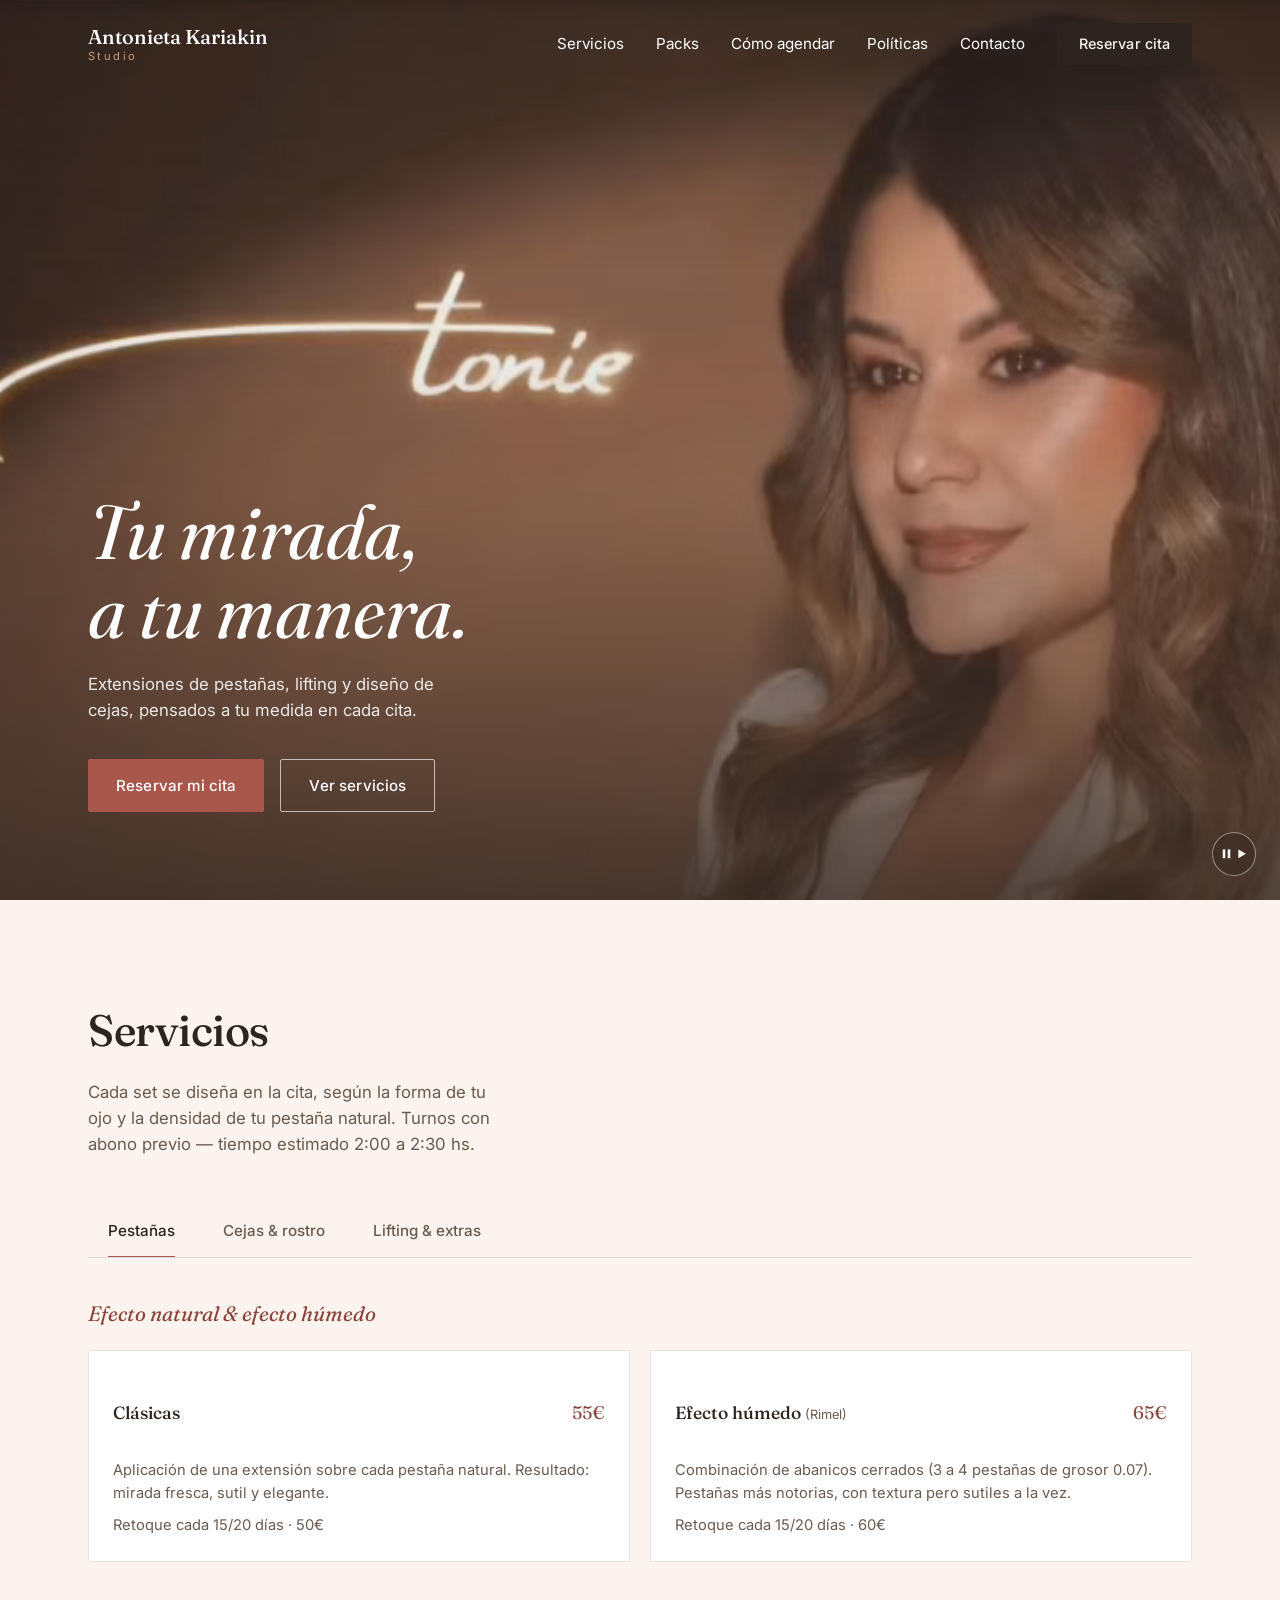
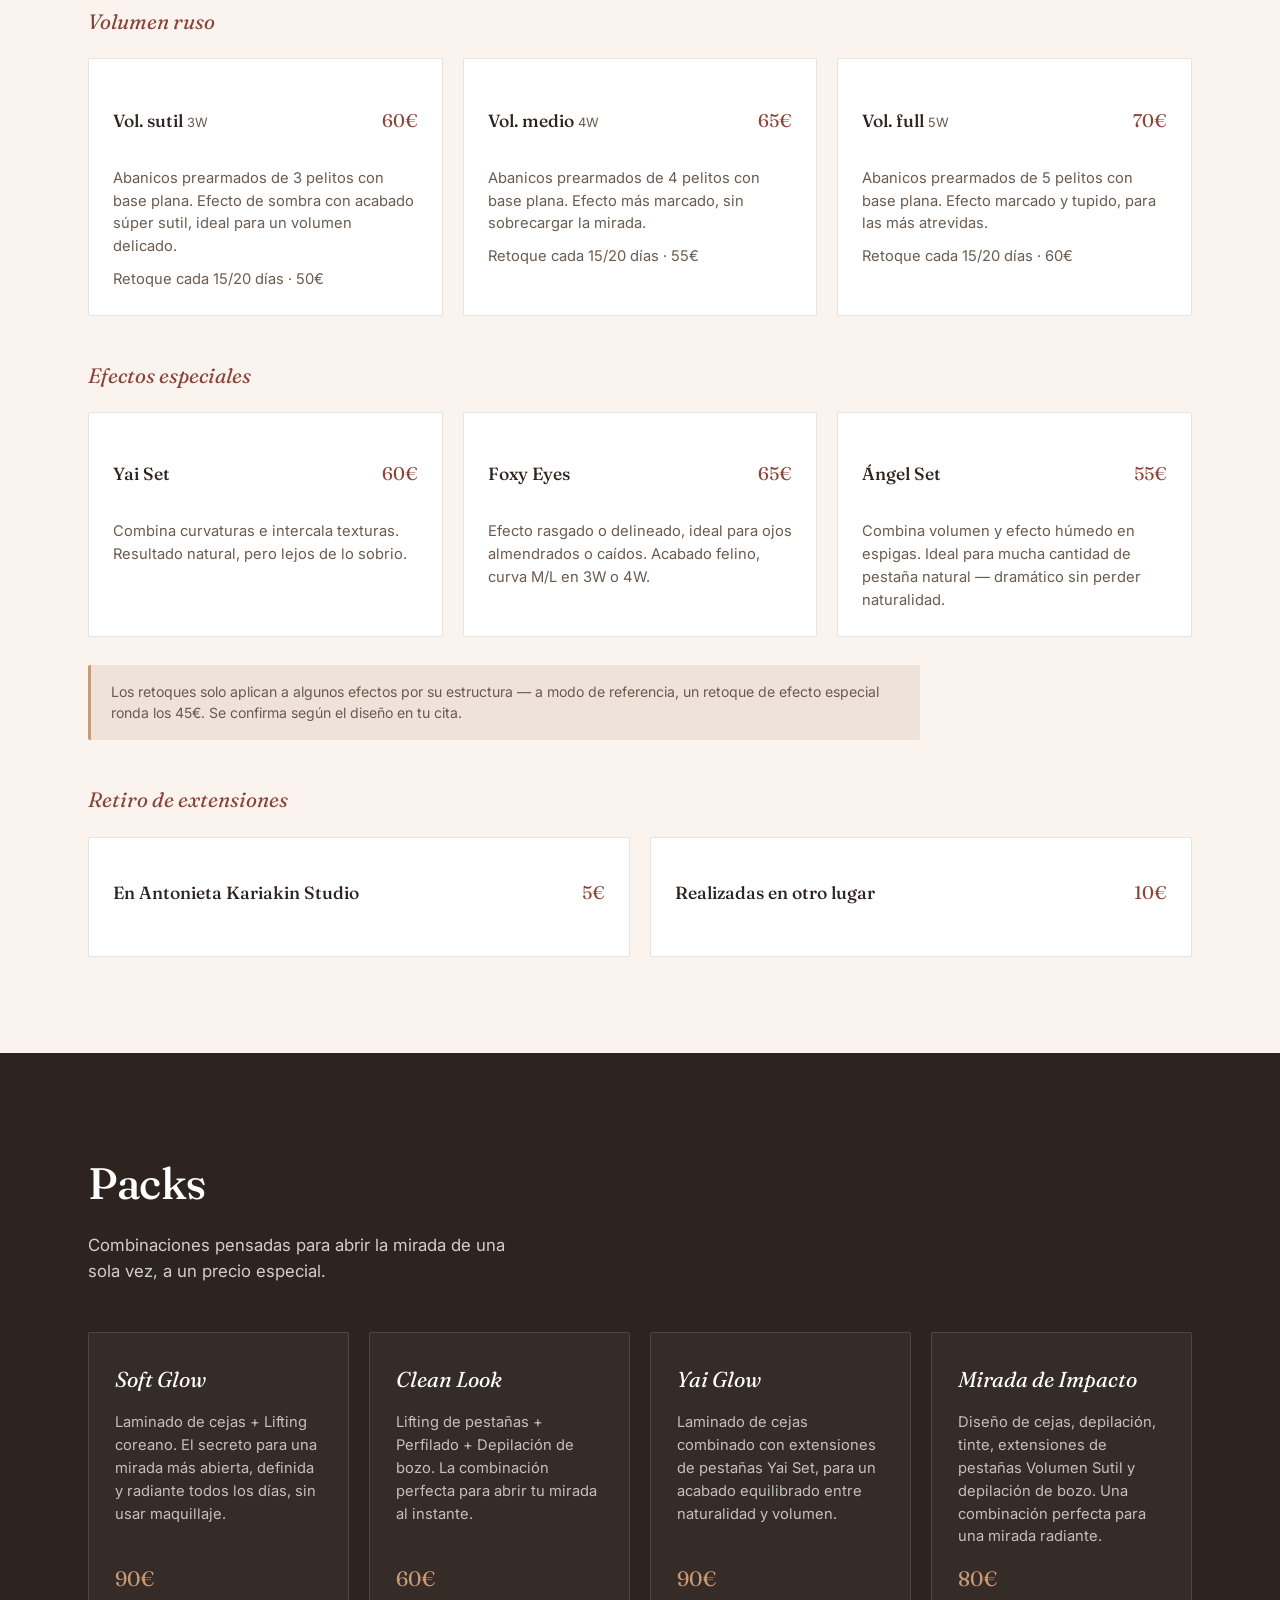
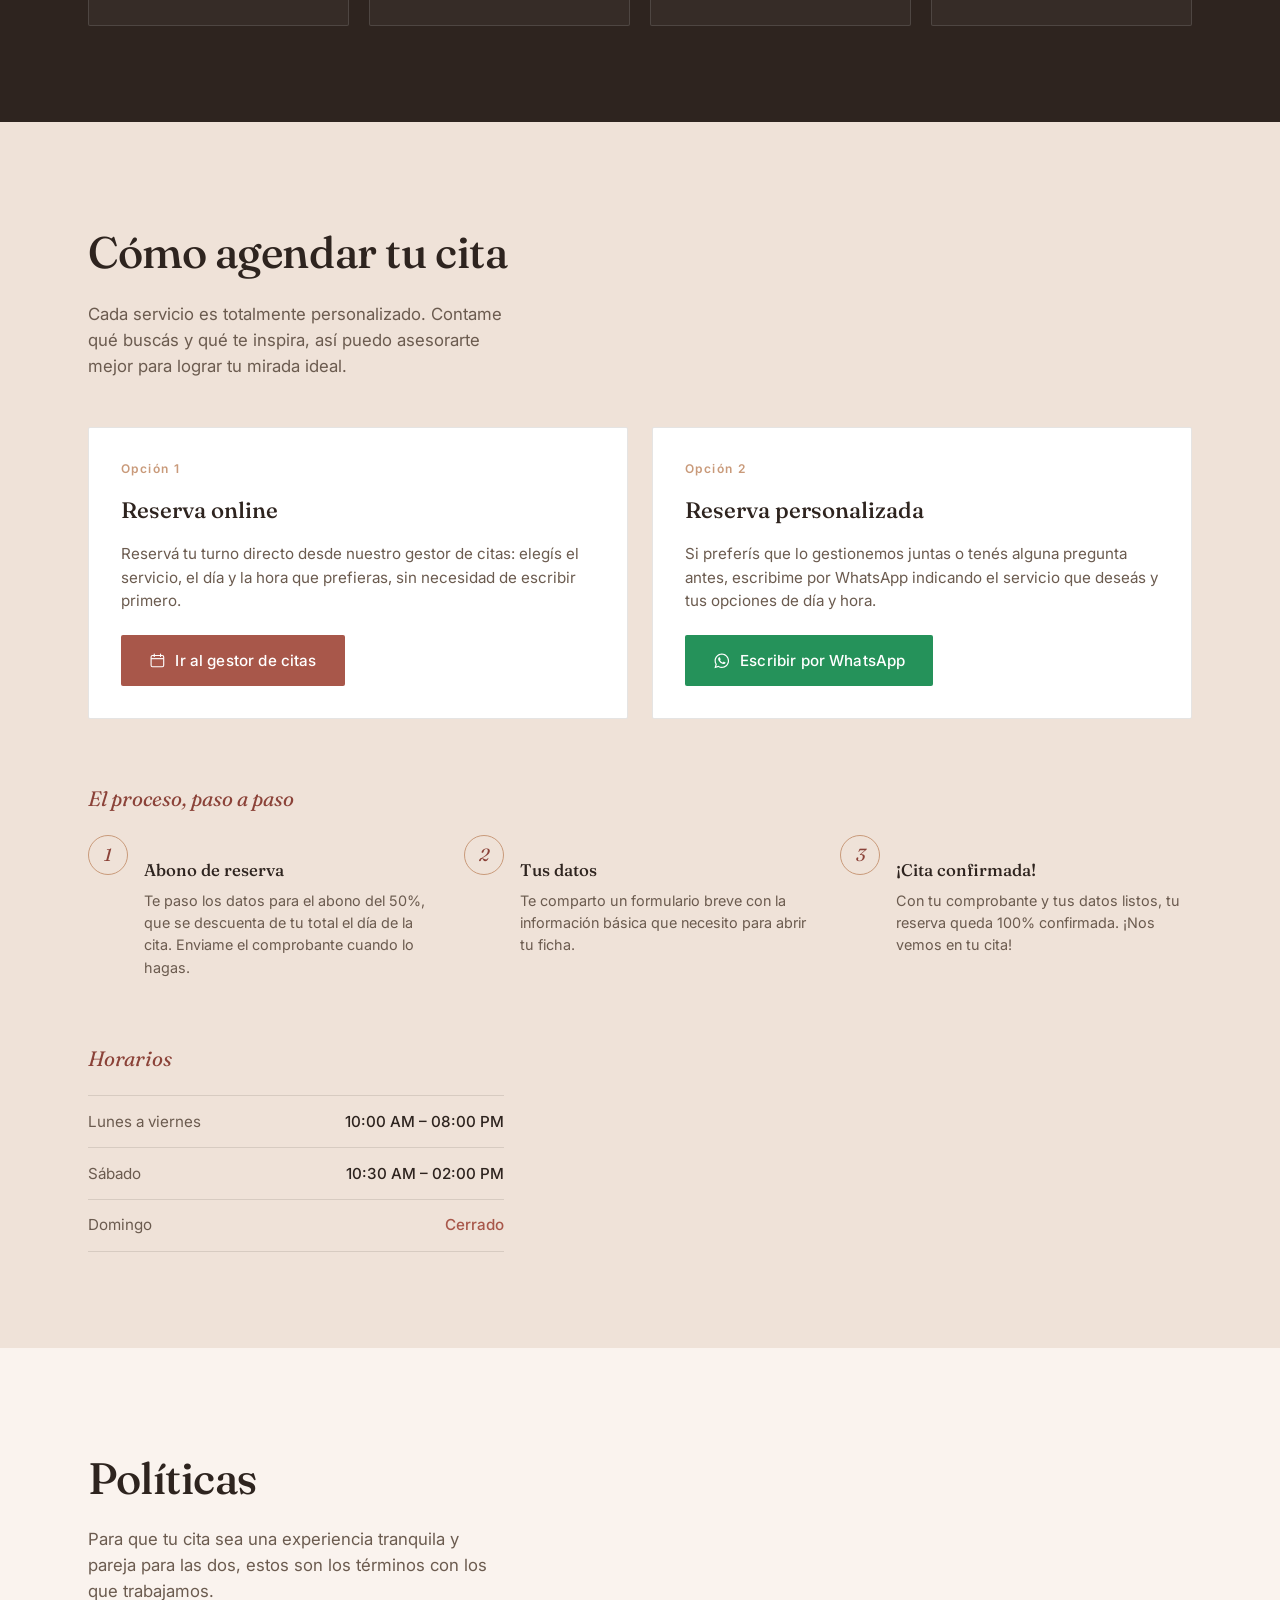
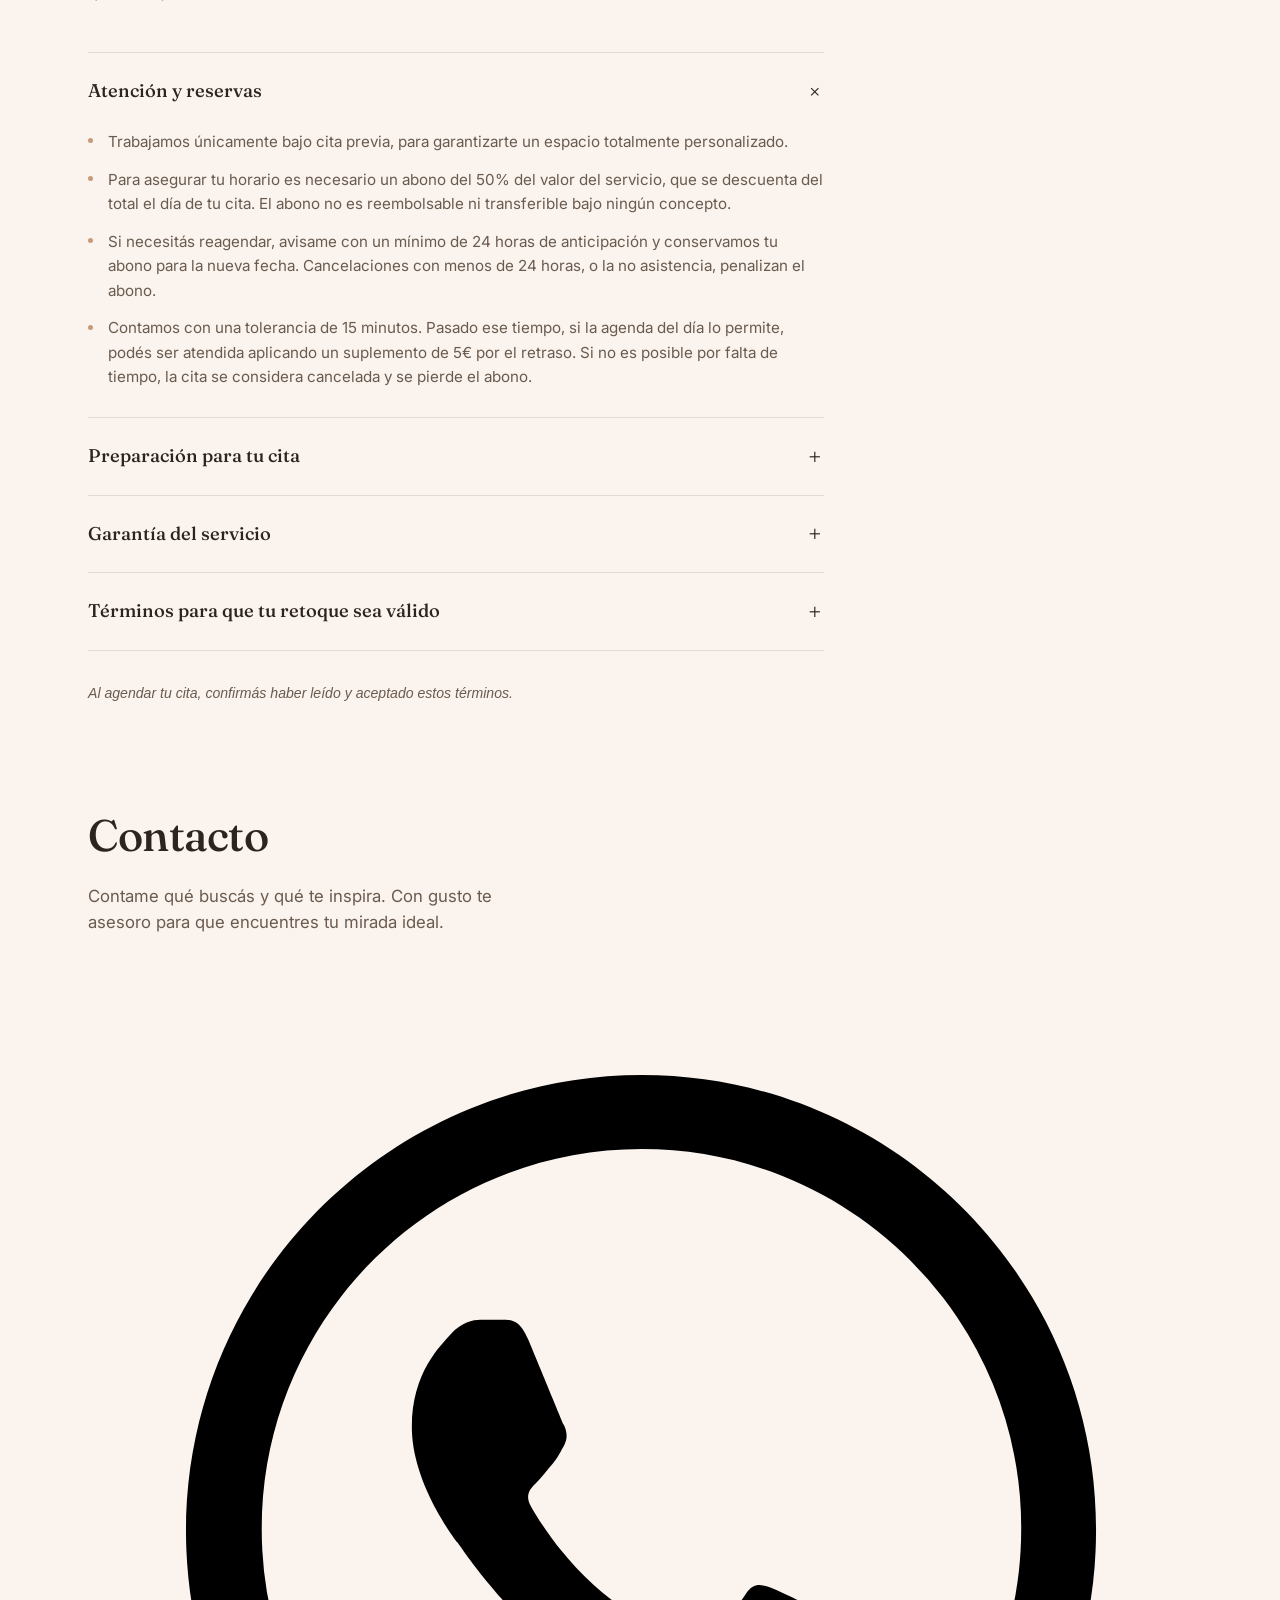
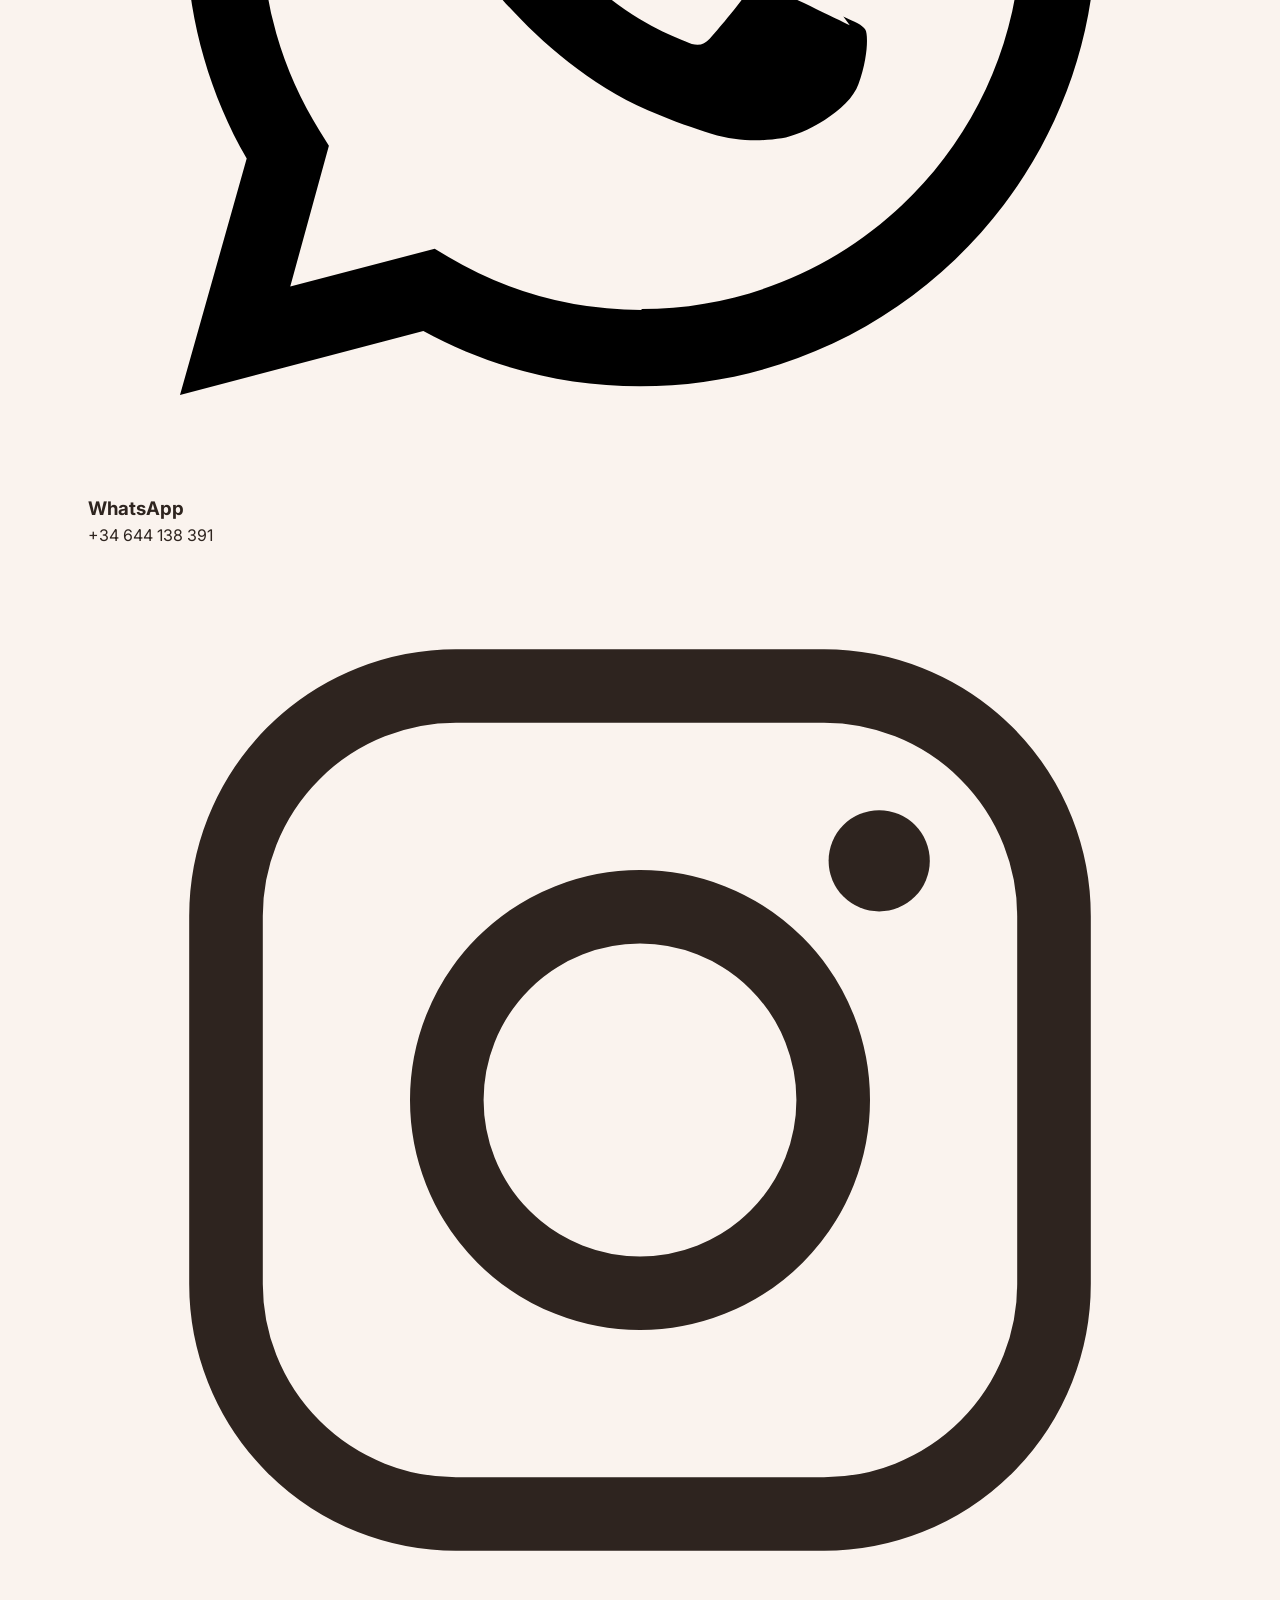
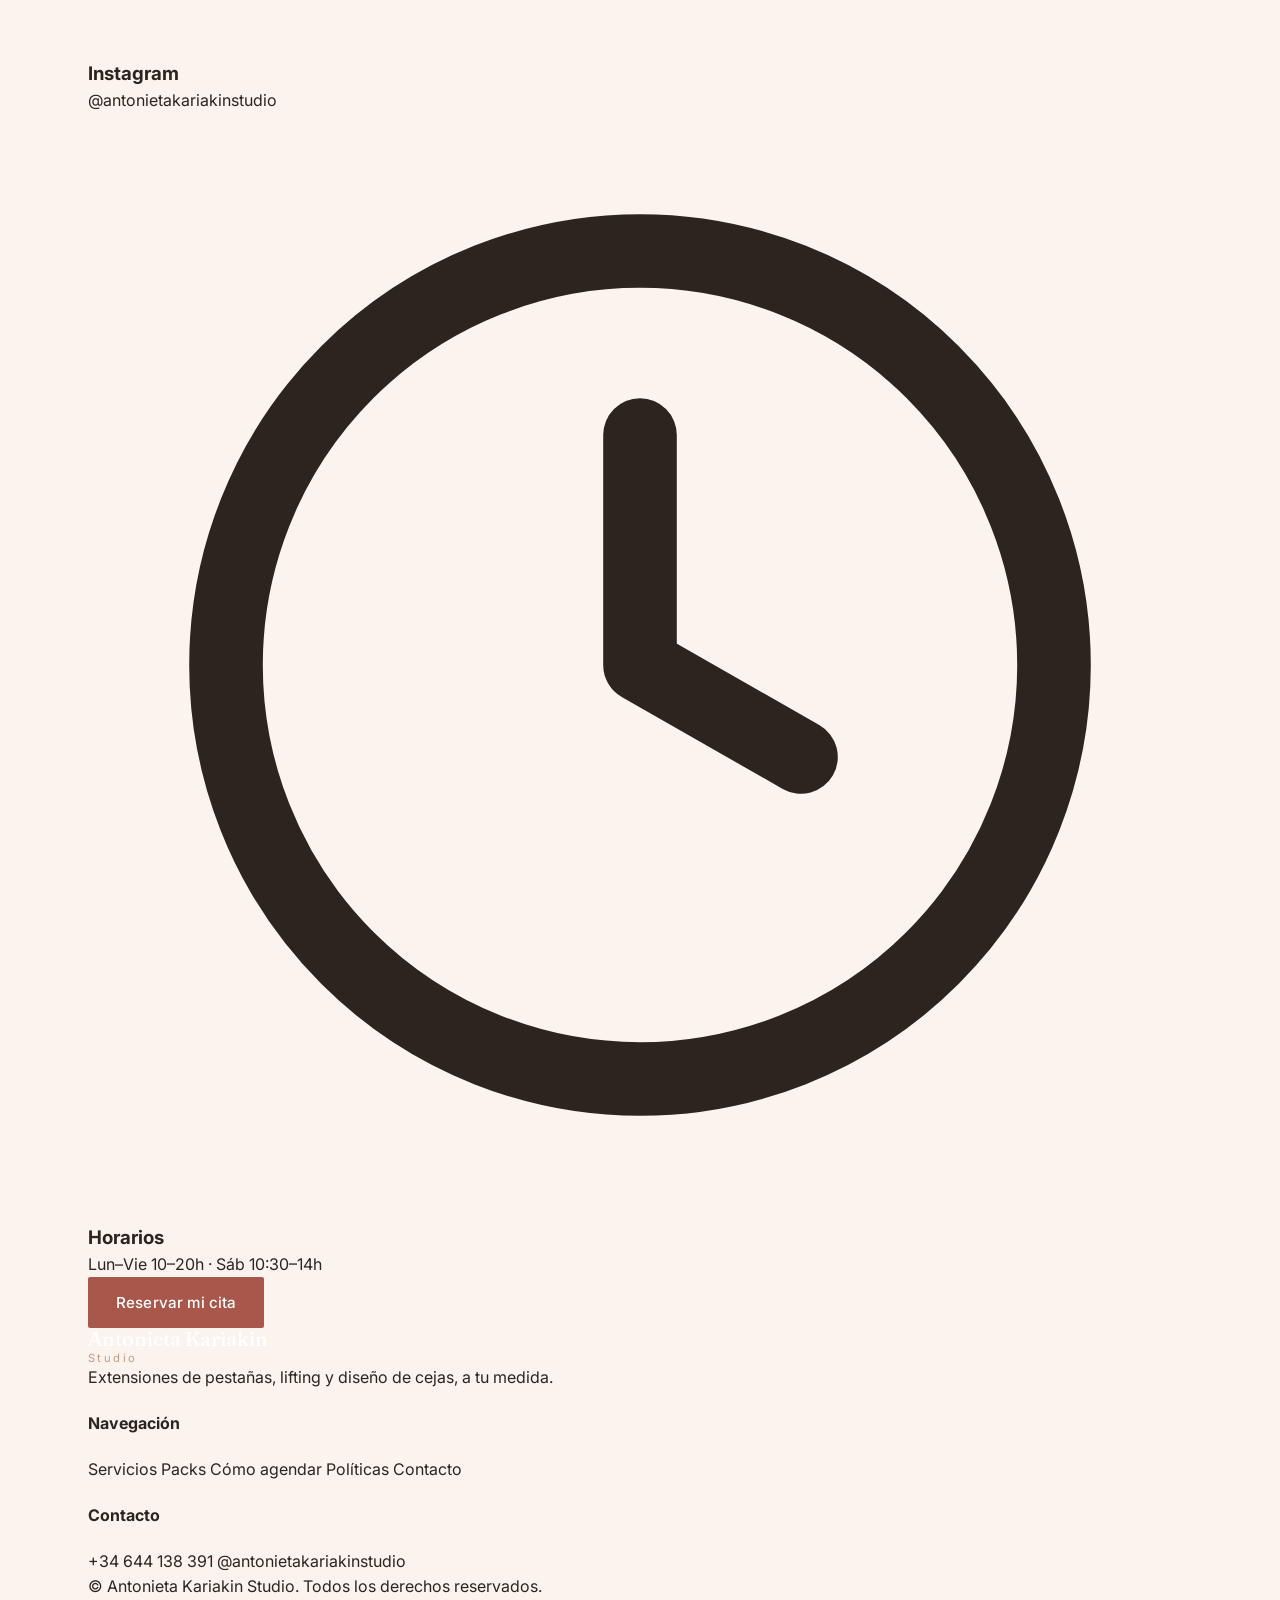
==== commit 429159c6: "Add files via upload" ====
--- a/index.html
+++ b/index.html
@@ -432,8 +432,77 @@
       </div>
     </section>
 
-    <!-- La sección de contacto se agrega en el próximo paso. -->
+    <section class="contact" id="contacto" aria-labelledby="contact-heading">
+      <div class="wrap contact__inner">
+        <div class="section-head">
+          <h2 id="contact-heading">Contacto</h2>
+          <p class="section-lead">Contame qué buscás y qué te inspira. Con gusto te asesoro para que encuentres tu mirada ideal.</p>
+        </div>
+
+        <div class="contact-grid">
+          <a class="contact-card" href="https://wa.me/34644138391?text=Hola%2C%20quiero%20hacerte%20una%20consulta" target="_blank" rel="noopener">
+            <svg class="icon" viewBox="0 0 24 24" aria-hidden="true"><path d="M12.04 2C6.58 2 2.13 6.45 2.13 11.91c0 1.75.46 3.45 1.32 4.95L2 22l5.29-1.39c1.44.79 3.06 1.2 4.71 1.2h.004c5.46 0 9.91-4.45 9.91-9.91C21.93 6.45 17.5 2 12.04 2zm0 18.15h-.003a8.23 8.23 0 0 1-4.2-1.15l-.3-.18-3.14.82.84-3.06-.2-.32a8.23 8.23 0 0 1-1.26-4.4c0-4.55 3.7-8.25 8.26-8.25 2.2 0 4.28.86 5.84 2.42a8.2 8.2 0 0 1 2.41 5.84c0 4.56-3.71 8.26-8.26 8.26zm4.52-6.19c-.25-.12-1.47-.72-1.7-.81-.23-.08-.39-.12-.56.13-.16.25-.64.81-.78.97-.15.16-.29.18-.54.06-.25-.12-1.04-.38-1.98-1.22-.73-.65-1.23-1.46-1.37-1.71-.14-.25-.02-.38.11-.51.11-.11.25-.29.37-.43.12-.15.16-.25.25-.41.08-.16.04-.31-.02-.43-.06-.13-.56-1.35-.77-1.85-.2-.48-.41-.42-.56-.43h-.48c-.16 0-.42.06-.64.31-.22.25-.85.83-.85 2.02s.87 2.35.99 2.51c.12.16 1.71 2.6 4.14 3.65.58.25 1.03.4 1.38.51.58.18 1.11.16 1.53.1.47-.07 1.47-.6 1.67-1.18.21-.58.21-1.08.15-1.18-.06-.11-.23-.17-.48-.29z"/></svg>
+            <div>
+              <h3>WhatsApp</h3>
+              <p>+34 644 138 391</p>
+            </div>
+          </a>
+
+          <!-- TODO: reemplazar por tu usuario real de Instagram -->
+          <a class="contact-card" href="https://instagram.com/antonietakariakinstudio" target="_blank" rel="noopener">
+            <svg class="icon" viewBox="0 0 24 24" aria-hidden="true"><rect x="3" y="3" width="18" height="18" rx="5" fill="none" stroke="currentColor" stroke-width="1.6"></rect><circle cx="12" cy="12" r="4.2" fill="none" stroke="currentColor" stroke-width="1.6"></circle><circle cx="17.2" cy="6.8" r="1.1" fill="currentColor"></circle></svg>
+            <div>
+              <h3>Instagram</h3>
+              <p>@antonietakariakinstudio</p>
+            </div>
+          </a>
+
+          <div class="contact-card contact-card--static">
+            <svg class="icon" viewBox="0 0 24 24" aria-hidden="true"><circle cx="12" cy="12" r="9" fill="none" stroke="currentColor" stroke-width="1.6"></circle><polyline points="12,7 12,12 15.5,14" fill="none" stroke="currentColor" stroke-width="1.6" stroke-linecap="round" stroke-linejoin="round"></polyline></svg>
+            <div>
+              <h3>Horarios</h3>
+              <p>Lun–Vie 10–20h · Sáb 10:30–14h</p>
+            </div>
+          </div>
+        </div>
+
+        <a class="btn btn--primary contact-cta" href="reservas.html">Reservar mi cita</a>
+      </div>
+    </section>
   </main>
+
+  <footer class="site-footer">
+    <div class="wrap site-footer__inner">
+      <div class="site-footer__brand">
+        <a href="#top" class="logo logo--footer" aria-label="Antonieta Kariakin Studio, inicio">
+          <span class="logo__name">Antonieta Kariakin</span>
+          <span class="logo__studio">Studio</span>
+        </a>
+        <p>Extensiones de pestañas, lifting y diseño de cejas, a tu medida.</p>
+      </div>
+
+      <nav class="site-footer__nav" aria-label="Enlaces del sitio">
+        <h4>Navegación</h4>
+        <a href="#servicios">Servicios</a>
+        <a href="#packs">Packs</a>
+        <a href="#agendar">Cómo agendar</a>
+        <a href="#politicas">Políticas</a>
+        <a href="#contacto">Contacto</a>
+      </nav>
+
+      <div class="site-footer__contact">
+        <h4>Contacto</h4>
+        <a href="https://wa.me/34644138391" target="_blank" rel="noopener">+34 644 138 391</a>
+        <!-- TODO: reemplazar por tu usuario real de Instagram -->
+        <a href="https://instagram.com/antonietakariakinstudio" target="_blank" rel="noopener">@antonietakariakinstudio</a>
+      </div>
+    </div>
+
+    <div class="wrap site-footer__bottom">
+      <p>© <span id="currentYear"></span> Antonieta Kariakin Studio. Todos los derechos reservados.</p>
+      <a href="#top">Volver arriba ↑</a>
+    </div>
+  </footer>
 
   <script src="assets/js/main.js?v=__CACHEBUST__" defer></script>
 </body>
--- a/assets/css/style.css
+++ b/assets/css/style.css
@@ -748,3 +748,80 @@
   background: var(--color-bg-alt);
   border-color: var(--color-caramel);
 }
+
+/* ============================================
+   Políticas
+   ============================================ */
+.policies{
+  padding: 6rem 0;
+  background: var(--color-bg);
+}
+
+.accordion{
+  max-width: 46rem;
+  border-top: 1px solid var(--color-line);
+}
+
+.accordion-item{
+  border-bottom: 1px solid var(--color-line);
+}
+
+.accordion-item summary{
+  list-style: none;
+  display: flex;
+  align-items: center;
+  justify-content: space-between;
+  gap: 1rem;
+  padding: 1.5rem 0;
+  cursor: pointer;
+  font-family: var(--font-display);
+  font-size: 1.15rem;
+  font-weight: 500;
+}
+.accordion-item summary::-webkit-details-marker{ display: none; }
+.accordion-item summary:hover{ color: var(--color-accent-dk); }
+
+.accordion-icon{
+  flex-shrink: 0;
+  width: 1.1rem;
+  height: 1.1rem;
+  stroke: currentColor;
+  stroke-width: 1.6;
+  fill: none;
+  transition: transform 0.25s var(--ease);
+}
+.accordion-item[open] .accordion-icon{ transform: rotate(45deg); }
+
+.accordion-body{
+  padding: 0 0 1.75rem;
+}
+.accordion-body ul{
+  display: flex;
+  flex-direction: column;
+  gap: 0.85rem;
+}
+.accordion-body li{
+  position: relative;
+  padding-left: 1.25rem;
+  color: var(--color-ink-soft);
+  font-size: 0.95rem;
+  line-height: 1.6;
+}
+.accordion-body li::before{
+  content: "";
+  position: absolute;
+  left: 0;
+  top: 0.55em;
+  width: 5px;
+  height: 5px;
+  border-radius: 50%;
+  background: var(--color-caramel);
+}
+.accordion-body li strong{ color: var(--color-ink); }
+
+.policies-note{
+  margin-top: 2rem;
+  font-size: 0.88rem;
+  color: var(--color-ink-soft);
+  font-style: italic;
+}
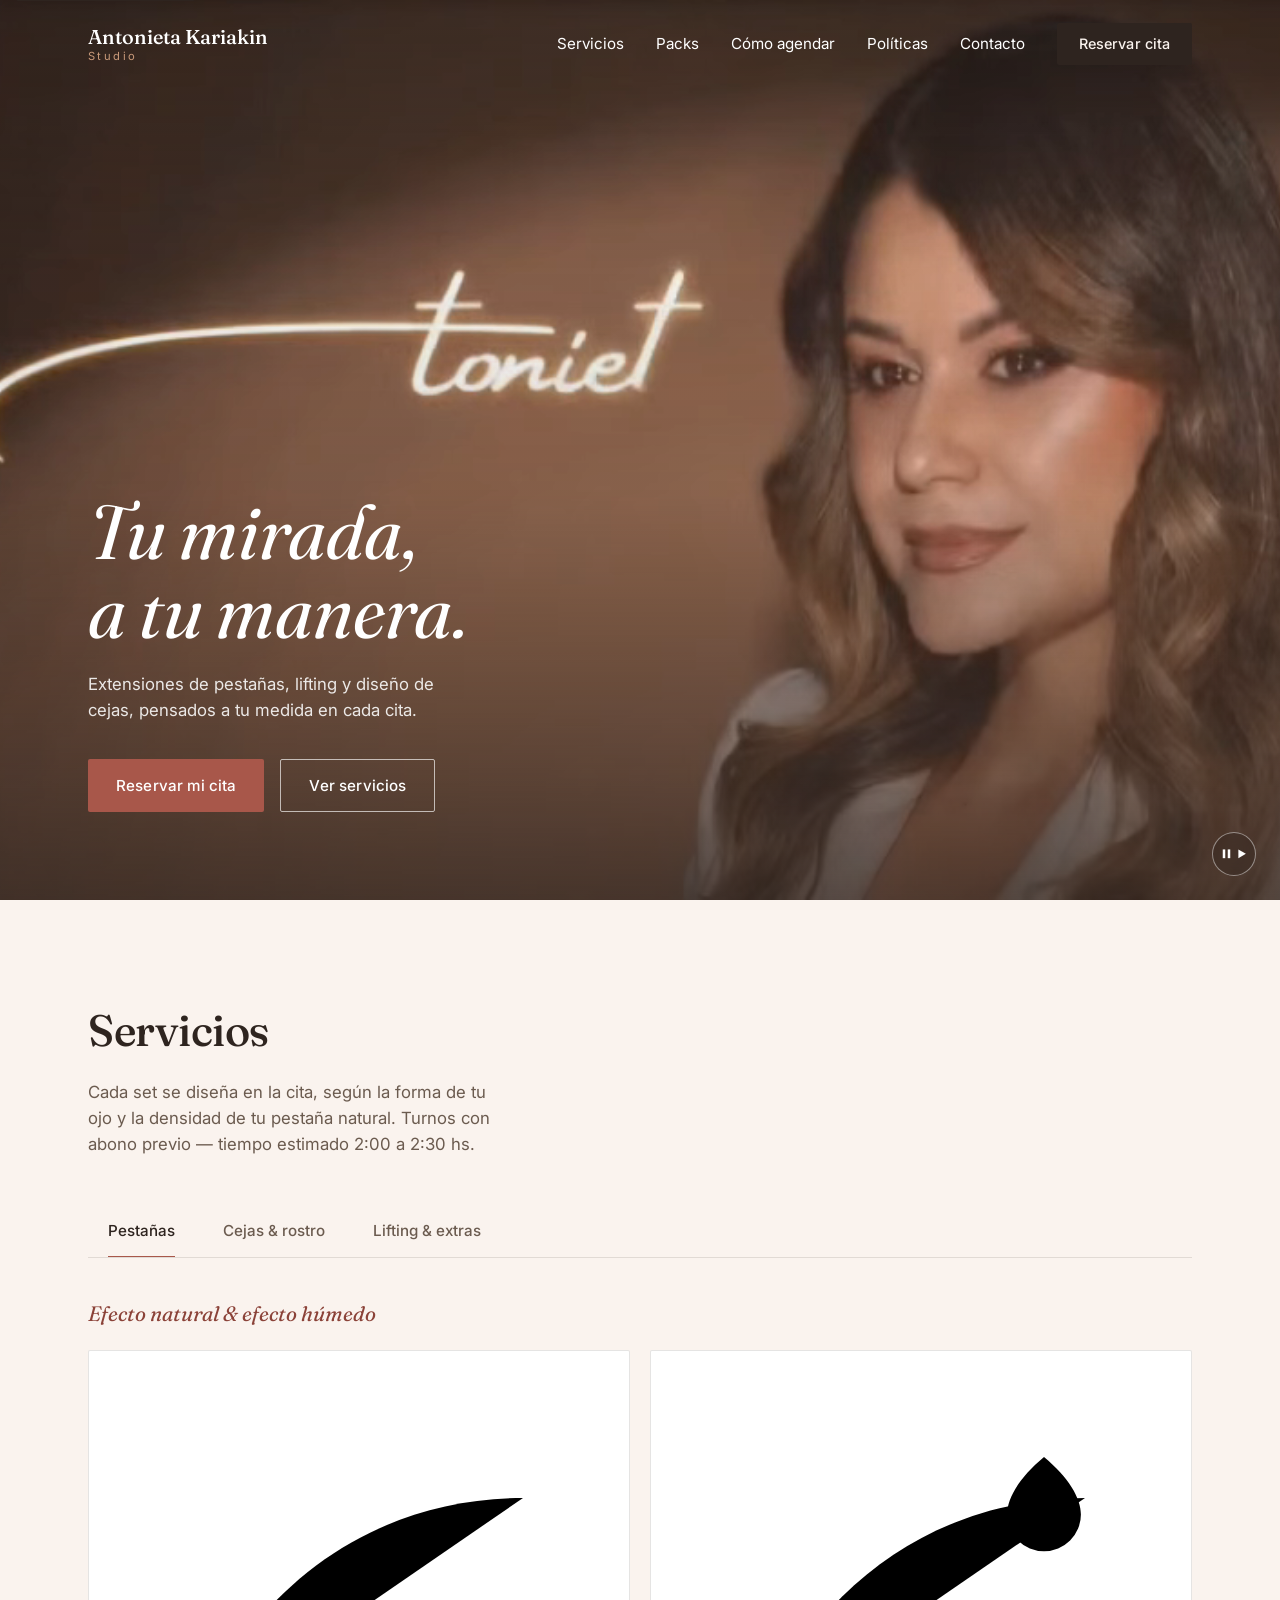
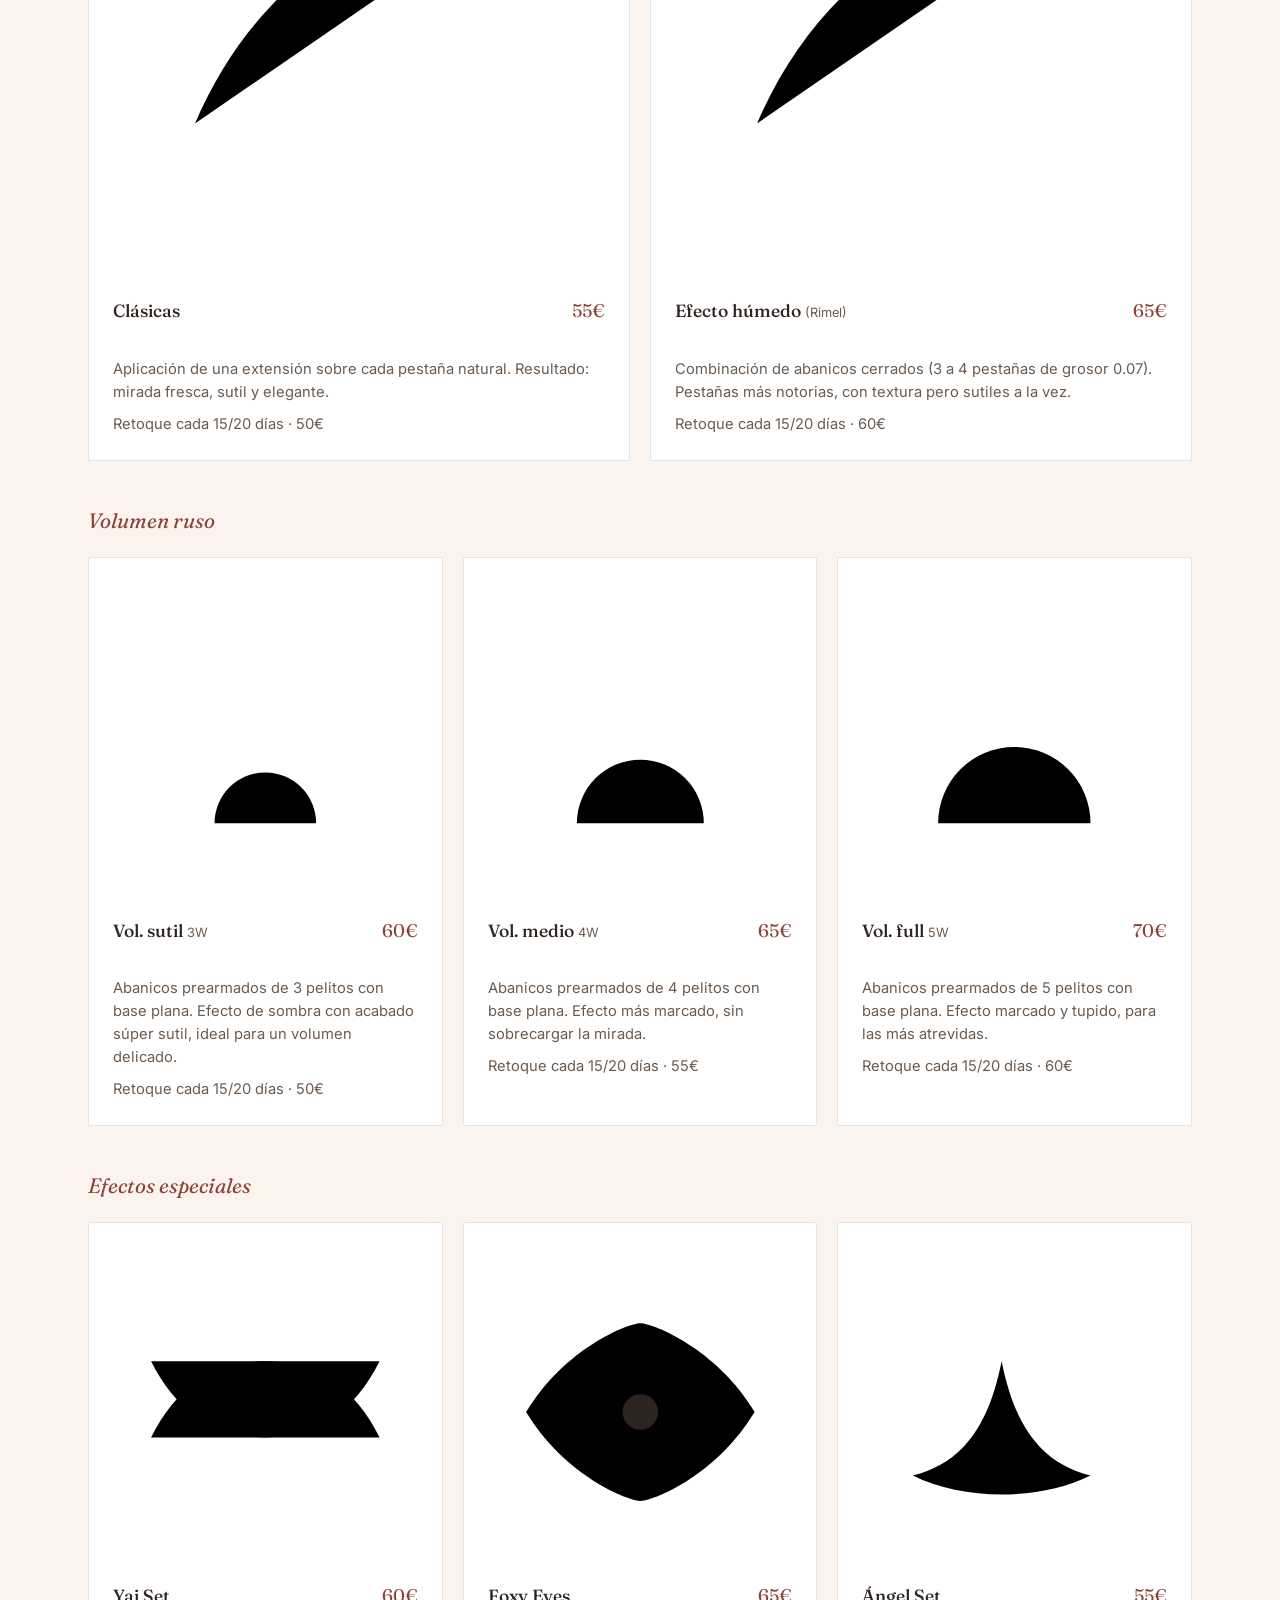
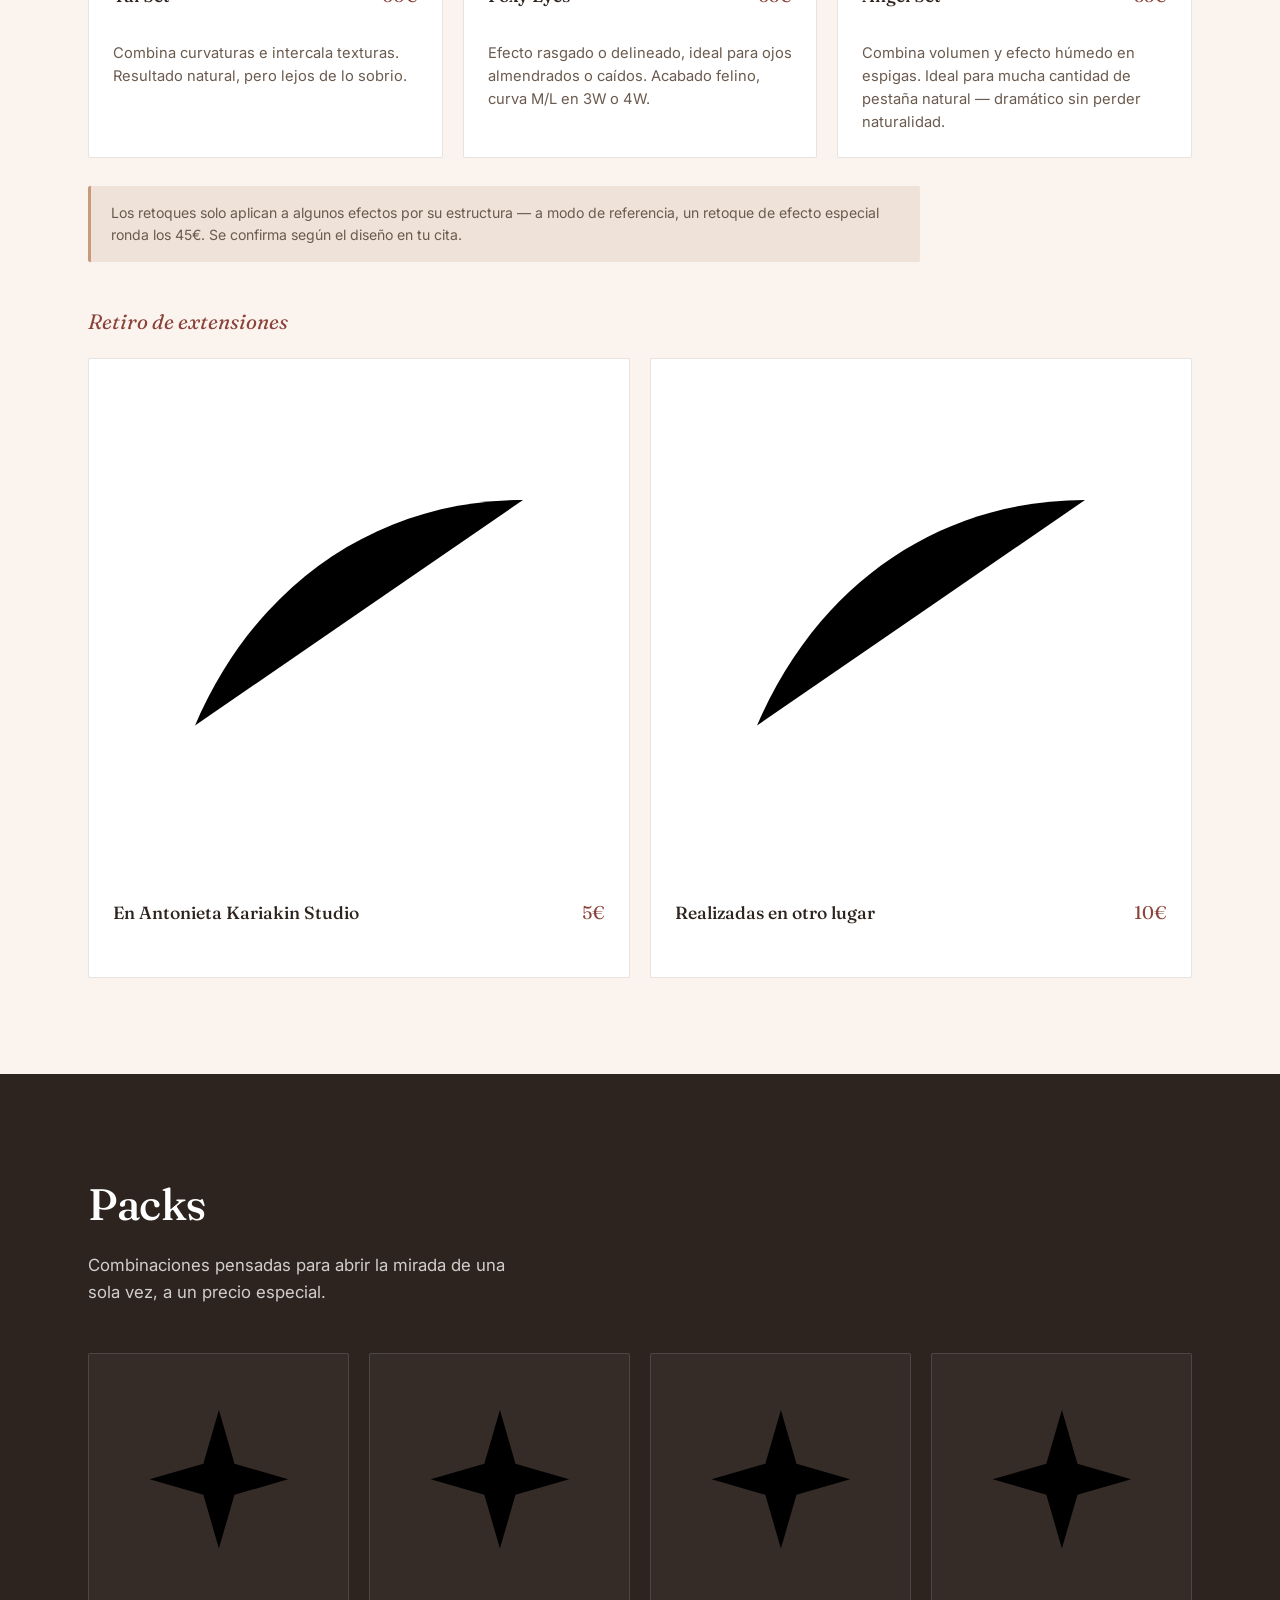
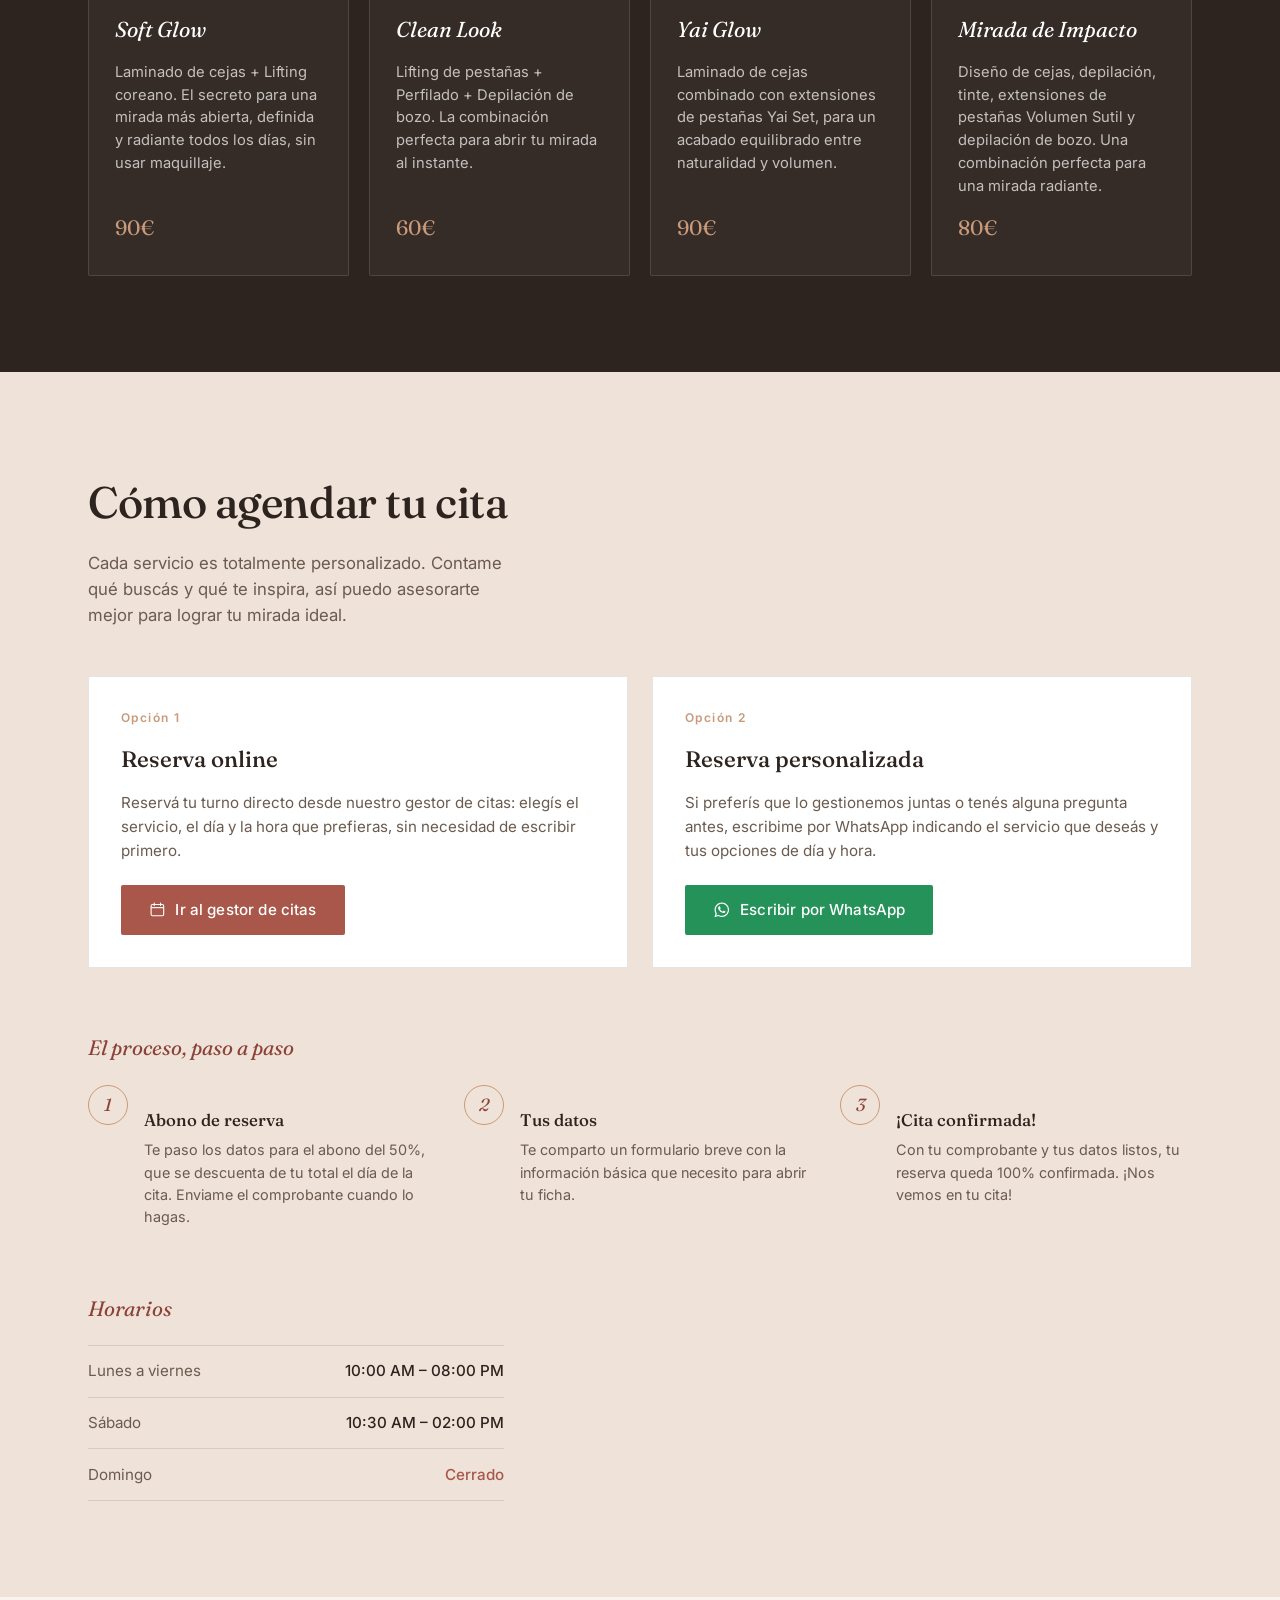
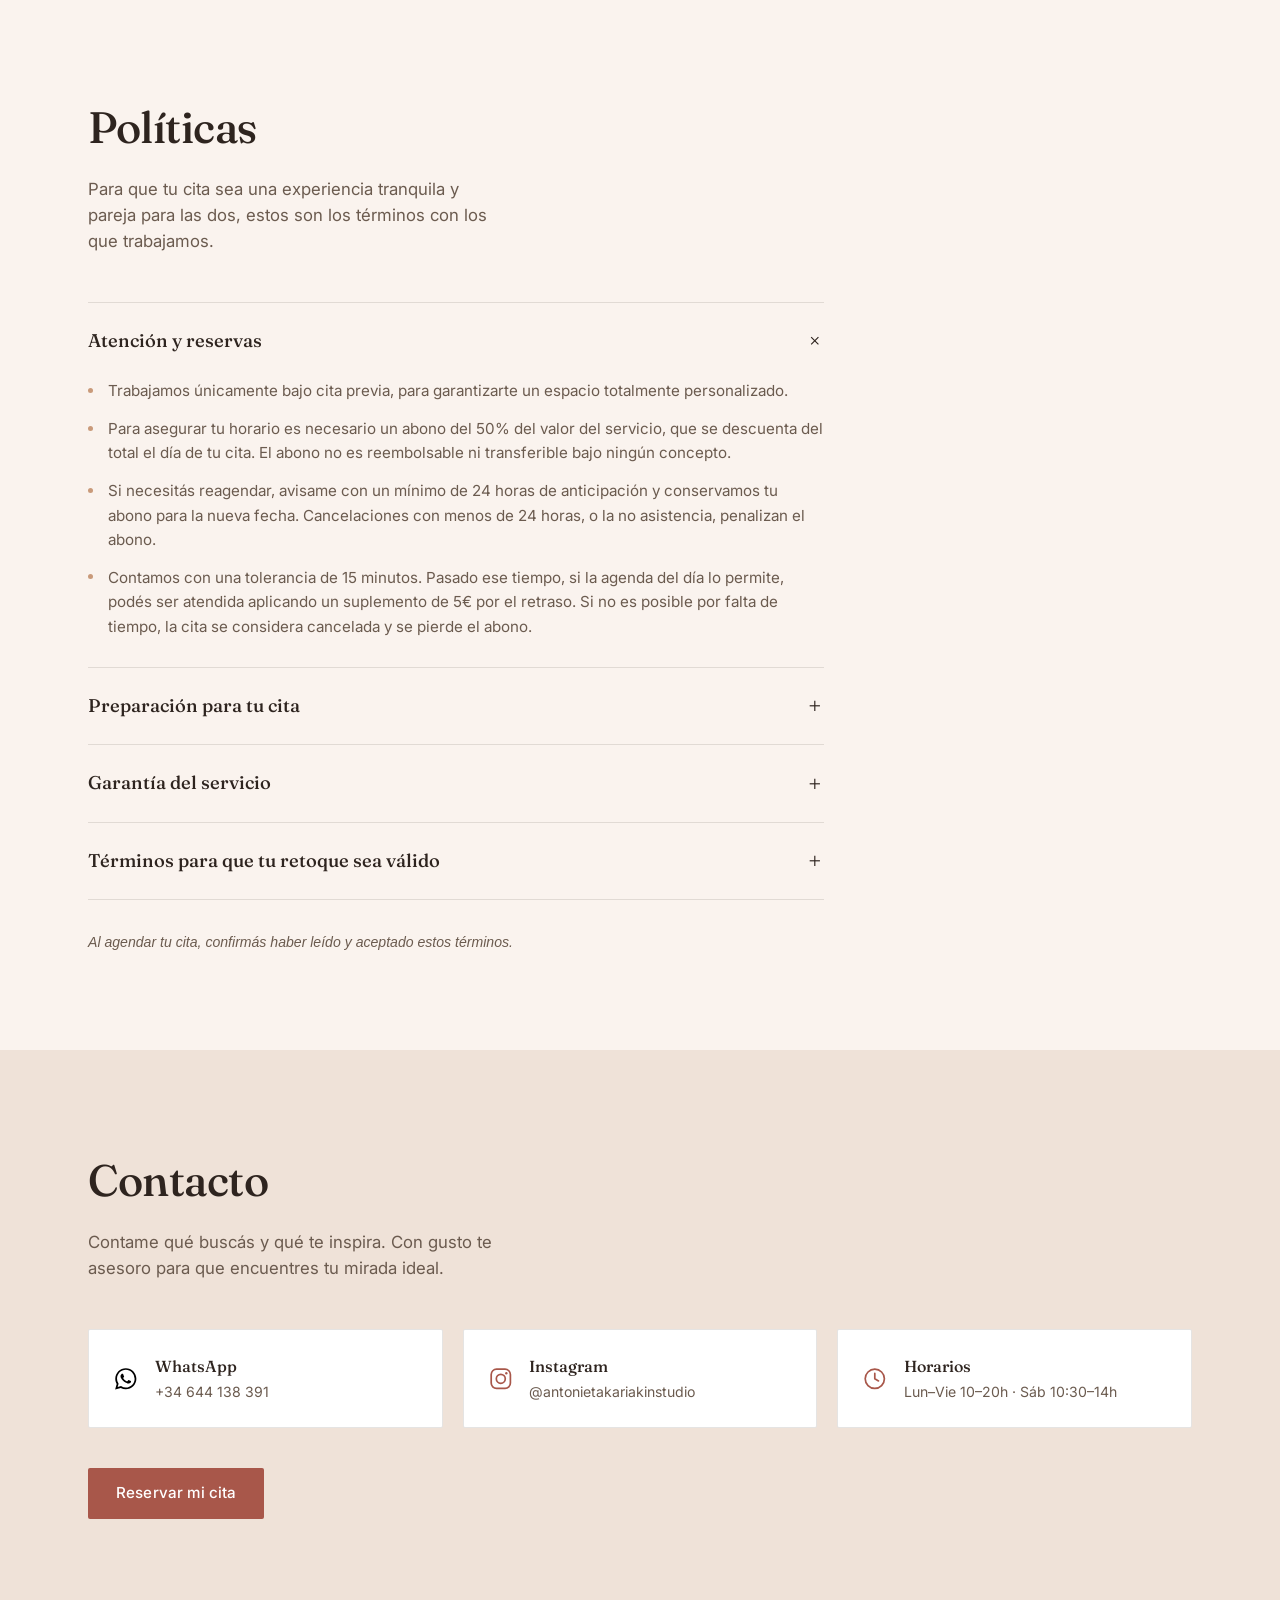
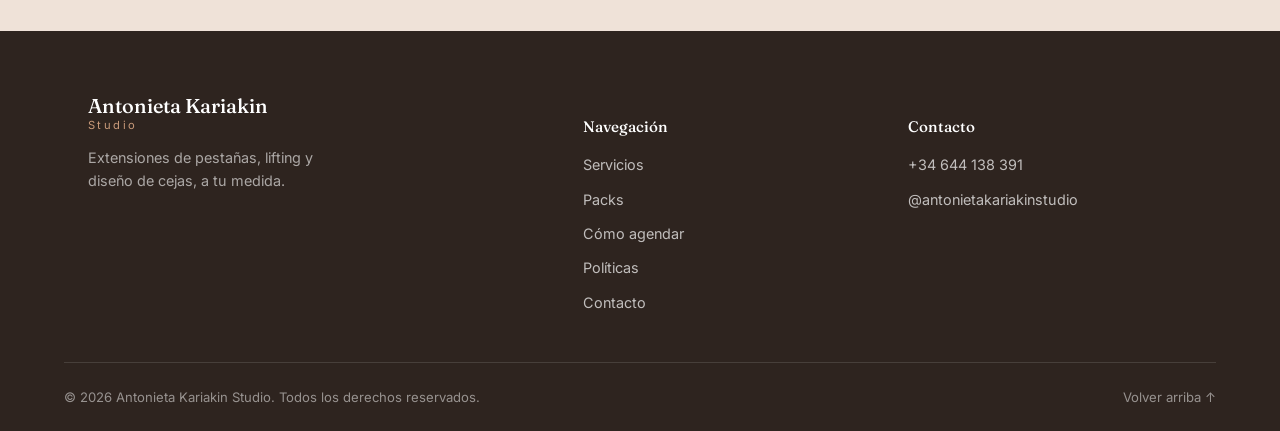
==== commit bab10d1a: "Add files via upload" ====
--- a/index.html
+++ b/index.html
@@ -95,6 +95,7 @@
             <h3 class="group-title">Efecto natural &amp; efecto húmedo</h3>
             <div class="service-grid">
               <article class="service-card">
+                <div class="service-icon" aria-hidden="true"><svg viewBox="0 0 24 24"><path d="M4 17c3-7 9-11 16-11"/></svg></div>
                 <div class="service-card__head">
                   <h4>Clásicas</h4>
                   <span class="price">55€</span>
@@ -103,6 +104,7 @@
                 <p class="retouch">Retoque cada 15/20 días · 50€</p>
               </article>
               <article class="service-card">
+                <div class="service-icon" aria-hidden="true"><svg viewBox="0 0 24 24"><path d="M4 17c3-7 9-11 16-11"/><path d="M18 4c1.2 1 1.8 2 1.8 2.8a1.8 1.8 0 0 1-3.6 0C16.2 6 16.8 5 18 4Z"/></svg></div>
                 <div class="service-card__head">
                   <h4>Efecto húmedo <span class="alt-name">(Rimel)</span></h4>
                   <span class="price">65€</span>
@@ -115,6 +117,7 @@
             <h3 class="group-title">Volumen ruso</h3>
             <div class="service-grid service-grid--3">
               <article class="service-card">
+                <div class="service-icon" aria-hidden="true"><svg viewBox="0 0 24 24"><path d="M8 19a4 4 0 0 1 8 0"/><path d="M12 19 7 7M12 19V4M12 19l5-12"/></svg></div>
                 <div class="service-card__head">
                   <h4>Vol. sutil <span class="alt-name">3W</span></h4>
                   <span class="price">60€</span>
@@ -123,6 +126,7 @@
                 <p class="retouch">Retoque cada 15/20 días · 50€</p>
               </article>
               <article class="service-card">
+                <div class="service-icon" aria-hidden="true"><svg viewBox="0 0 24 24"><path d="M7 19a5 5 0 0 1 10 0"/><path d="M12 19 5 9M12 19 9 4M12 19l3-15M12 19l7-10"/></svg></div>
                 <div class="service-card__head">
                   <h4>Vol. medio <span class="alt-name">4W</span></h4>
                   <span class="price">65€</span>
@@ -131,6 +135,7 @@
                 <p class="retouch">Retoque cada 15/20 días · 55€</p>
               </article>
               <article class="service-card">
+                <div class="service-icon" aria-hidden="true"><svg viewBox="0 0 24 24"><path d="M6 19a6 6 0 0 1 12 0"/><path d="M12 19 4 11M12 19 8 5M12 19V3M12 19l4-14M12 19l8-8"/></svg></div>
                 <div class="service-card__head">
                   <h4>Vol. full <span class="alt-name">5W</span></h4>
                   <span class="price">70€</span>
@@ -143,6 +148,7 @@
             <h3 class="group-title">Efectos especiales</h3>
             <div class="service-grid service-grid--3">
               <article class="service-card">
+                <div class="service-icon" aria-hidden="true"><svg viewBox="0 0 24 24"><path d="M3 15c2-4 5-6 9-6s7 2 9 6"/><path d="M3 9c2 4 5 6 9 6s7-2 9-6"/></svg></div>
                 <div class="service-card__head">
                   <h4>Yai Set</h4>
                   <span class="price">60€</span>
@@ -150,6 +156,7 @@
                 <p>Combina curvaturas e intercala texturas. Resultado natural, pero lejos de lo sobrio.</p>
               </article>
               <article class="service-card">
+                <div class="service-icon" aria-hidden="true"><svg viewBox="0 0 24 24"><path d="M3 13c3-5 8-7 9-7s6 2 9 7c-3 5-8 7-9 7s-6-2-9-7Z"/><path d="M19.5 7.5 22 5"/><circle cx="12" cy="13" r="1.4" fill="currentColor" stroke="none"/></svg></div>
                 <div class="service-card__head">
                   <h4>Foxy Eyes</h4>
                   <span class="price">65€</span>
@@ -157,6 +164,7 @@
                 <p>Efecto rasgado o delineado, ideal para ojos almendrados o caídos. Acabado felino, curva M/L en 3W o 4W.</p>
               </article>
               <article class="service-card">
+                <div class="service-icon" aria-hidden="true"><svg viewBox="0 0 24 24"><path d="M4 18c4-1 6-4 7-9 1 5 3 8 7 9-4 2-10 2-14 0Z"/><path d="M11 9v9"/></svg></div>
                 <div class="service-card__head">
                   <h4>Ángel Set</h4>
                   <span class="price">55€</span>
@@ -169,12 +177,14 @@
             <h3 class="group-title">Retiro de extensiones</h3>
             <div class="service-grid service-grid--2 service-grid--compact">
               <article class="service-card service-card--compact">
+                <div class="service-icon" aria-hidden="true"><svg viewBox="0 0 24 24"><path d="M4 17c3-7 9-11 16-11"/><path d="M15 15l6 6M21 15l-6 6"/></svg></div>
                 <div class="service-card__head">
                   <h4>En Antonieta Kariakin Studio</h4>
                   <span class="price">5€</span>
                 </div>
               </article>
               <article class="service-card service-card--compact">
+                <div class="service-icon" aria-hidden="true"><svg viewBox="0 0 24 24"><path d="M4 17c3-7 9-11 16-11"/><path d="M15 15l6 6M21 15l-6 6"/></svg></div>
                 <div class="service-card__head">
                   <h4>Realizadas en otro lugar</h4>
                   <span class="price">10€</span>
@@ -187,6 +197,7 @@
           <div class="tab-panel" id="panel-cejas" role="tabpanel" aria-labelledby="tab-cejas" tabindex="0" hidden>
             <div class="service-grid">
               <article class="service-card">
+                <div class="service-icon" aria-hidden="true"><svg viewBox="0 0 24 24"><path d="M3 15c3-7 8-9 9-9s6 2 9 9"/></svg></div>
                 <div class="service-card__head">
                   <h4>Perfilado de cejas</h4>
                   <span class="price">15€</span>
@@ -194,6 +205,7 @@
                 <p>Diseño de cejas personalizado con hilo, cera o pinza, analizando las características de tu rostro.</p>
               </article>
               <article class="service-card">
+                <div class="service-icon" aria-hidden="true"><svg viewBox="0 0 24 24"><path d="M3 15c3-7 8-9 9-9s6 2 9 9"/><path d="M19 12c1.1 1 1.6 1.8 1.6 2.6a1.6 1.6 0 0 1-3.2 0c0-.8.5-1.6 1.6-2.6Z"/></svg></div>
                 <div class="service-card__head">
                   <h4>Brow henna / tinte</h4>
                   <span class="price">30€</span>
@@ -201,6 +213,7 @@
                 <p>Diseño de cejas personalizado, depilación con cera o hilo, y color con tinte o henna según tu colorimetría.</p>
               </article>
               <article class="service-card">
+                <div class="service-icon" aria-hidden="true"><svg viewBox="0 0 24 24"><path d="M3 15c3-7 8-9 9-9s6 2 9 9"/><path d="M12 2v4M9.8 4.2 12 2l2.2 2.2"/></svg></div>
                 <div class="service-card__head">
                   <h4>Lami Brow Premium</h4>
                   <span class="price">45€</span>
@@ -208,6 +221,7 @@
                 <p>Diseño, depilación, laminación, hidratación y coloración con tinte. Cejas definidas y ordenadas con efecto lifting, sin esfuerzo diario. Dura de 4 a 5 semanas.</p>
               </article>
               <article class="service-card">
+                <div class="service-icon" aria-hidden="true"><svg viewBox="0 0 24 24"><path d="M4 20c0-9 7-16 16-16-1 9-7 16-16 16Z"/><path d="M6.5 17.5 16 8"/></svg></div>
                 <div class="service-card__head">
                   <h4>Depilación facial</h4>
                   <span class="price">35€</span>
@@ -215,6 +229,7 @@
                 <p>Con hilo o cera. Incluye gel hidratante de aloe vera, masaje con ice globos y depilación de cejas.</p>
               </article>
               <article class="service-card">
+                <div class="service-icon" aria-hidden="true"><svg viewBox="0 0 24 24"><rect x="5" y="9" width="14" height="6" rx="3"/></svg></div>
                 <div class="service-card__head">
                   <h4>Depilación bozo / mentón</h4>
                   <span class="price">5€</span>
@@ -222,6 +237,7 @@
                 <p>Depilación con hilo o cera dermatológica. Cada zona, 5€.</p>
               </article>
               <article class="service-card">
+                <div class="service-icon" aria-hidden="true"><svg viewBox="0 0 24 24"><rect x="5" y="9" width="14" height="6" rx="3"/></svg></div>
                 <div class="service-card__head">
                   <h4>Depilación patillas</h4>
                   <span class="price">10€</span>
@@ -235,6 +251,7 @@
           <div class="tab-panel" id="panel-extras" role="tabpanel" aria-labelledby="tab-extras" tabindex="0" hidden>
             <div class="service-grid">
               <article class="service-card">
+                <div class="service-icon" aria-hidden="true"><svg viewBox="0 0 24 24"><path d="M4 16c1-9 9-14 16-11"/><path d="M17 3.5c1.6.2 2.6 1 3 2.5-1.6.6-2.9.2-3.6-1"/></svg></div>
                 <div class="service-card__head">
                   <h4>Lamilashes Premium</h4>
                   <span class="price">60€</span>
@@ -242,6 +259,7 @@
                 <p>Lifting con la curvatura ideal para tu forma de ojo y tipo de pestaña, más tinte para intensificar el color y tratamiento nutritivo e hidratante.</p>
               </article>
               <article class="service-card">
+                <div class="service-icon" aria-hidden="true"><svg viewBox="0 0 24 24"><path d="M4 12a8 8 0 1 1 2.3 5.6"/><path d="M4 17.2v-4.4h4.4"/></svg></div>
                 <div class="service-card__head">
                   <h4>Reversa de lifting</h4>
                   <span class="price">55€</span>
@@ -249,6 +267,7 @@
                 <p>Revierte el lifting anterior dejando tu pestaña en su dirección natural, con tratamiento profundo e hidratación.</p>
               </article>
               <article class="service-card">
+                <div class="service-icon" aria-hidden="true"><svg viewBox="0 0 24 24"><circle cx="12" cy="12" r="8"/><circle cx="9" cy="10" r="0.6" fill="currentColor" stroke="none"/><circle cx="14" cy="9" r="0.6" fill="currentColor" stroke="none"/><circle cx="15" cy="14" r="0.6" fill="currentColor" stroke="none"/><circle cx="10" cy="15" r="0.6" fill="currentColor" stroke="none"/></svg></div>
                 <div class="service-card__head">
                   <h4>Retirar maquillaje de pestañas</h4>
                   <span class="price">5€</span>
@@ -270,21 +289,25 @@
 
         <div class="pack-grid">
           <article class="pack-card">
+            <div class="pack-icon" aria-hidden="true"><svg viewBox="0 0 24 24"><path d="M12 3l1.8 6.2L20 11l-6.2 1.8L12 19l-1.8-6.2L4 11l6.2-1.8L12 3Z"/></svg></div>
             <h3>Soft Glow</h3>
             <p>Laminado de cejas + Lifting coreano. El secreto para una mirada más abierta, definida y radiante todos los días, sin usar maquillaje.</p>
             <span class="price">90€</span>
           </article>
           <article class="pack-card">
+            <div class="pack-icon" aria-hidden="true"><svg viewBox="0 0 24 24"><path d="M12 3l1.8 6.2L20 11l-6.2 1.8L12 19l-1.8-6.2L4 11l6.2-1.8L12 3Z"/></svg></div>
             <h3>Clean Look</h3>
             <p>Lifting de pestañas + Perfilado + Depilación de bozo. La combinación perfecta para abrir tu mirada al instante.</p>
             <span class="price">60€</span>
           </article>
           <article class="pack-card">
+            <div class="pack-icon" aria-hidden="true"><svg viewBox="0 0 24 24"><path d="M12 3l1.8 6.2L20 11l-6.2 1.8L12 19l-1.8-6.2L4 11l6.2-1.8L12 3Z"/></svg></div>
             <h3>Yai Glow</h3>
             <p>Laminado de cejas combinado con extensiones de pestañas Yai Set, para un acabado equilibrado entre naturalidad y volumen.</p>
             <span class="price">90€</span>
           </article>
           <article class="pack-card">
+            <div class="pack-icon" aria-hidden="true"><svg viewBox="0 0 24 24"><path d="M12 3l1.8 6.2L20 11l-6.2 1.8L12 19l-1.8-6.2L4 11l6.2-1.8L12 3Z"/></svg></div>
             <h3>Mirada de Impacto</h3>
             <p>Diseño de cejas, depilación, tinte, extensiones de pestañas Volumen Sutil y depilación de bozo. Una combinación perfecta para una mirada radiante.</p>
             <span class="price">80€</span>
--- a/assets/css/style.css
+++ b/assets/css/style.css
@@ -825,3 +825,123 @@
   color: var(--color-ink-soft);
   font-style: italic;
 }
+
+/* ============================================
+   Contacto
+   ============================================ */
+.contact{
+  padding: 6rem 0 7rem;
+  background: var(--color-bg-alt);
+}
+
+.contact-grid{
+  display: grid;
+  grid-template-columns: repeat(3, 1fr);
+  gap: 1.25rem;
+  margin-bottom: 2.5rem;
+}
+@media (max-width: 720px){
+  .contact-grid{ grid-template-columns: 1fr; }
+}
+
+.contact-card{
+  display: flex;
+  align-items: center;
+  gap: 1rem;
+  padding: 1.5rem;
+  background: var(--color-surface);
+  border: 1px solid var(--color-line);
+  border-radius: var(--radius);
+  transition: border-color 0.25s var(--ease), transform 0.25s var(--ease);
+}
+a.contact-card:hover{
+  border-color: var(--color-caramel);
+  transform: translateY(-2px);
+}
+.contact-card--static{ cursor: default; }
+
+.contact-card .icon{
+  width: 1.6rem;
+  height: 1.6rem;
+  color: var(--color-accent);
+  flex-shrink: 0;
+}
+.contact-card h3{
+  font-family: var(--font-display);
+  font-weight: 500;
+  font-size: 1rem;
+}
+.contact-card p{
+  margin-top: 0.15rem;
+  font-size: 0.88rem;
+  color: var(--color-ink-soft);
+}
+
+.contact-cta{ display: inline-flex; }
+
+/* ============================================
+   Footer
+   ============================================ */
+.site-footer{
+  background: var(--color-ink);
+  color: rgba(255,255,255,0.75);
+  padding: 4rem 0 0;
+}
+
+.site-footer__inner{
+  display: grid;
+  grid-template-columns: 1.6fr 1fr 1fr;
+  gap: 2.5rem;
+  padding-bottom: 3rem;
+  border-bottom: 1px solid rgba(255,255,255,0.12);
+}
+@media (max-width: 720px){
+  .site-footer__inner{ grid-template-columns: 1fr; gap: 2rem; }
+}
+
+.site-footer__brand p{
+  margin-top: 1rem;
+  font-size: 0.9rem;
+  max-width: 26ch;
+  color: rgba(255,255,255,0.6);
+}
+
+.logo--footer{ color: #fff; }
+.logo--footer .logo__studio{ color: var(--color-caramel); }
+
+.site-footer__nav,
+.site-footer__contact{
+  display: flex;
+  flex-direction: column;
+  gap: 0.75rem;
+}
+.site-footer__nav h4,
+.site-footer__contact h4{
+  font-family: var(--font-display);
+  font-weight: 500;
+  font-size: 0.95rem;
+  color: #fff;
+  margin-bottom: 0.25rem;
+}
+.site-footer__nav a,
+.site-footer__contact a{
+  font-size: 0.9rem;
+  color: rgba(255,255,255,0.7);
+  transition: color 0.2s var(--ease);
+  width: fit-content;
+}
+.site-footer__nav a:hover,
+.site-footer__contact a:hover{ color: #fff; }
+
+.site-footer__bottom{
+  display: flex;
+  align-items: center;
+  justify-content: space-between;
+  flex-wrap: wrap;
+  gap: 1rem;
+  padding: 1.5rem 0;
+  font-size: 0.82rem;
+  color: rgba(255,255,255,0.5);
+}
+.site-footer__bottom a{ color: rgba(255,255,255,0.5); }
+.site-footer__bottom a:hover{ color: #fff; }
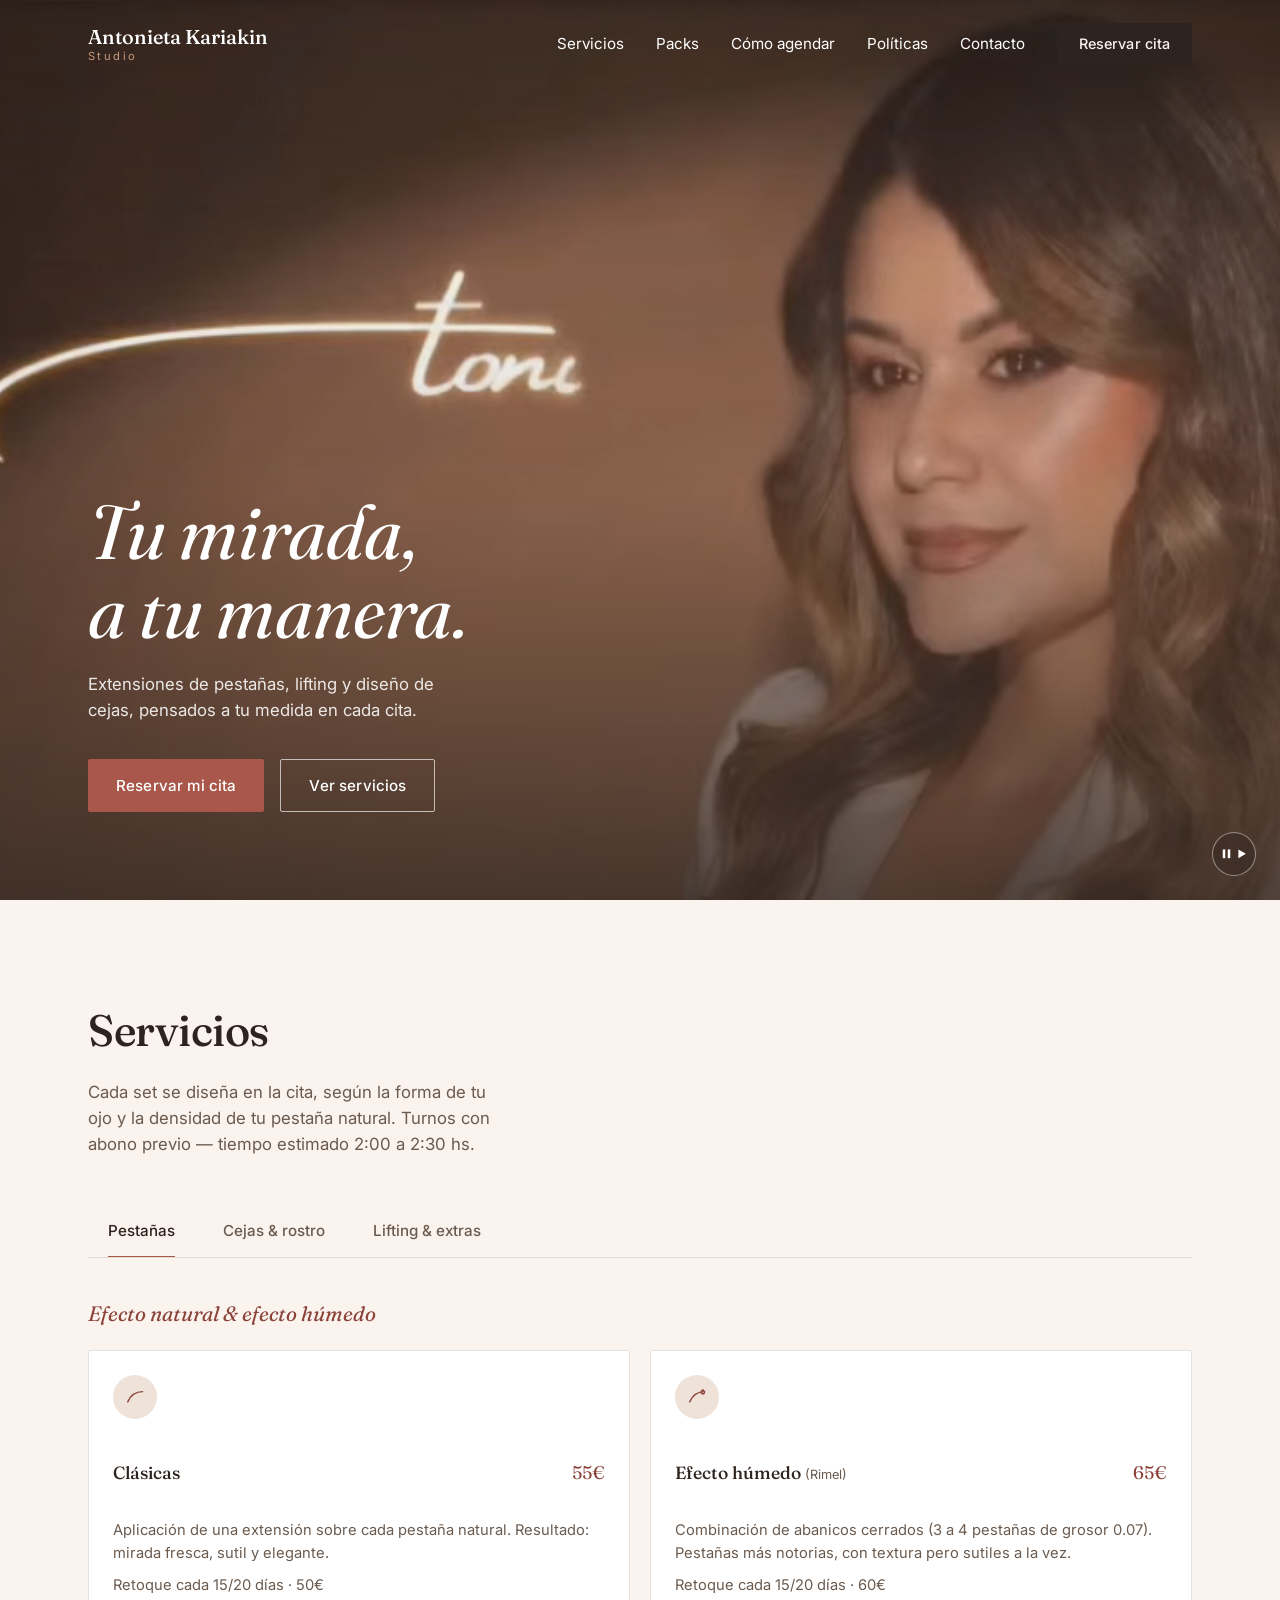
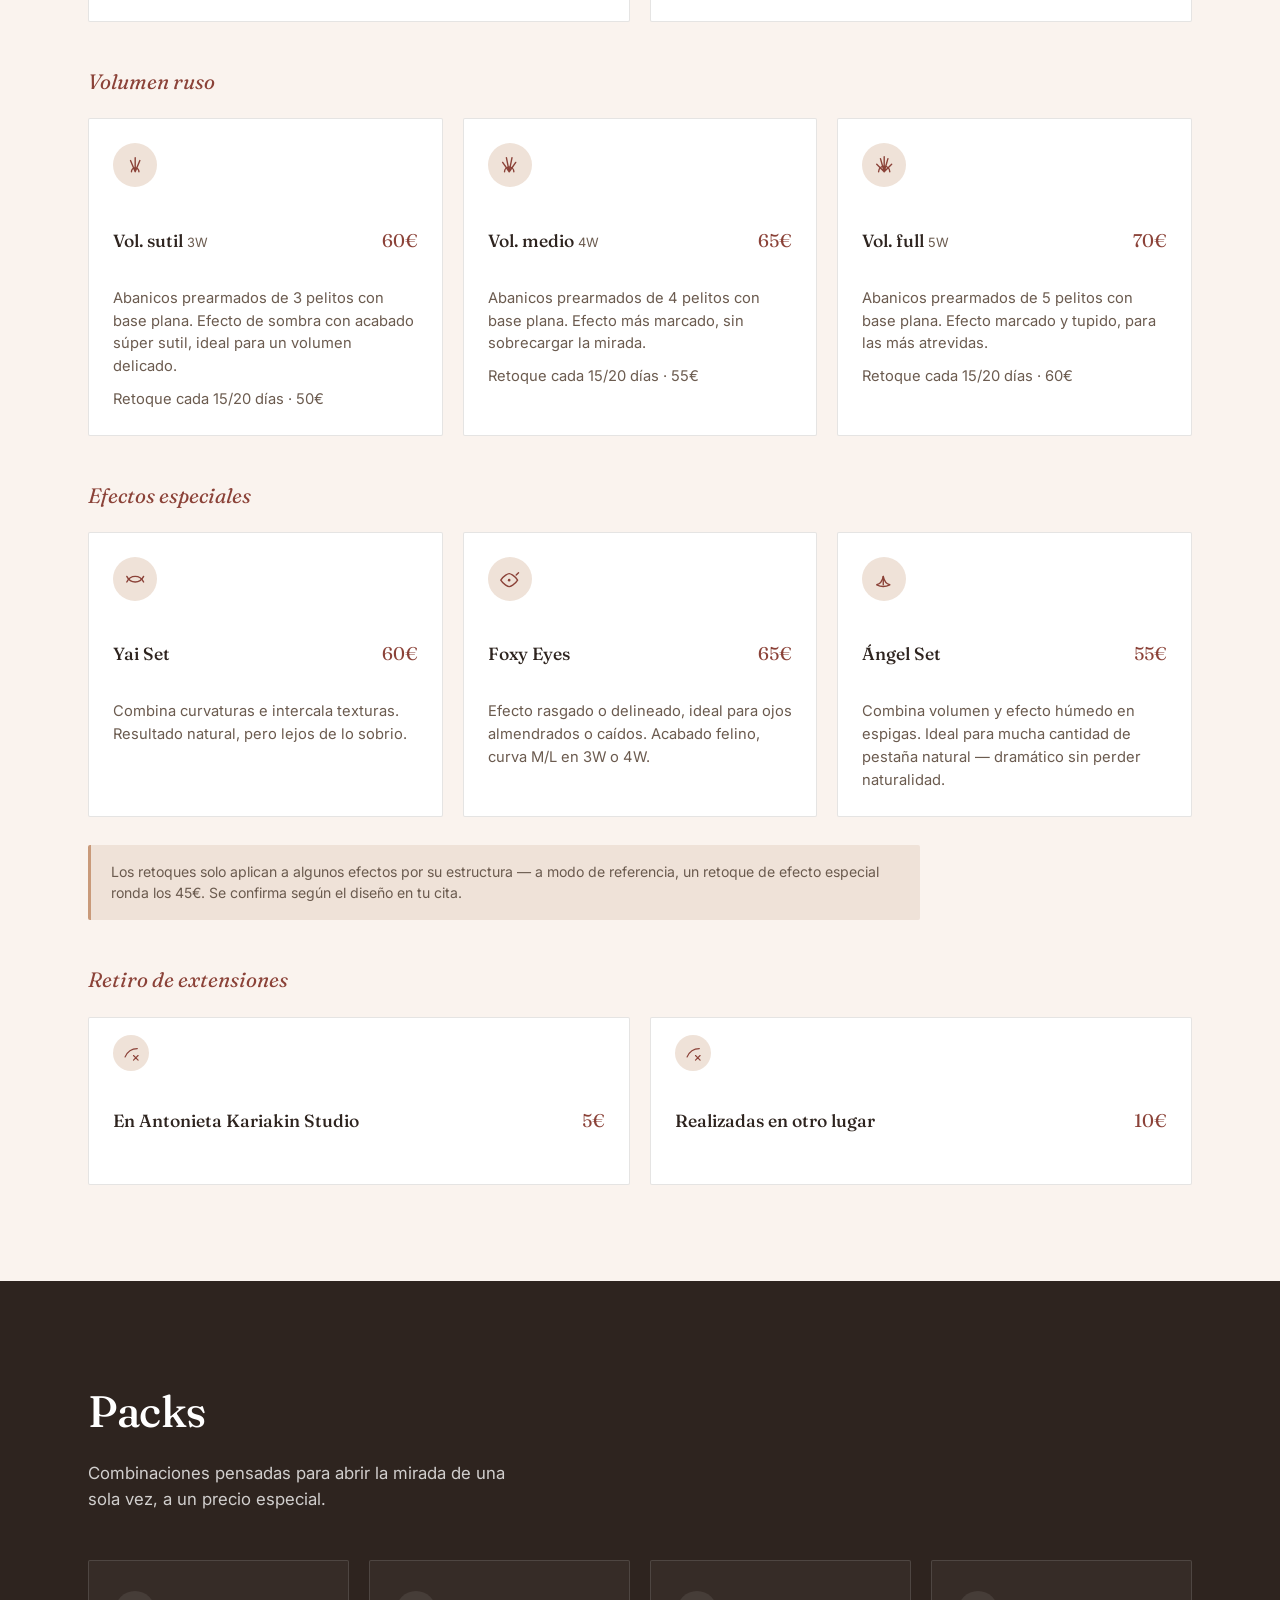
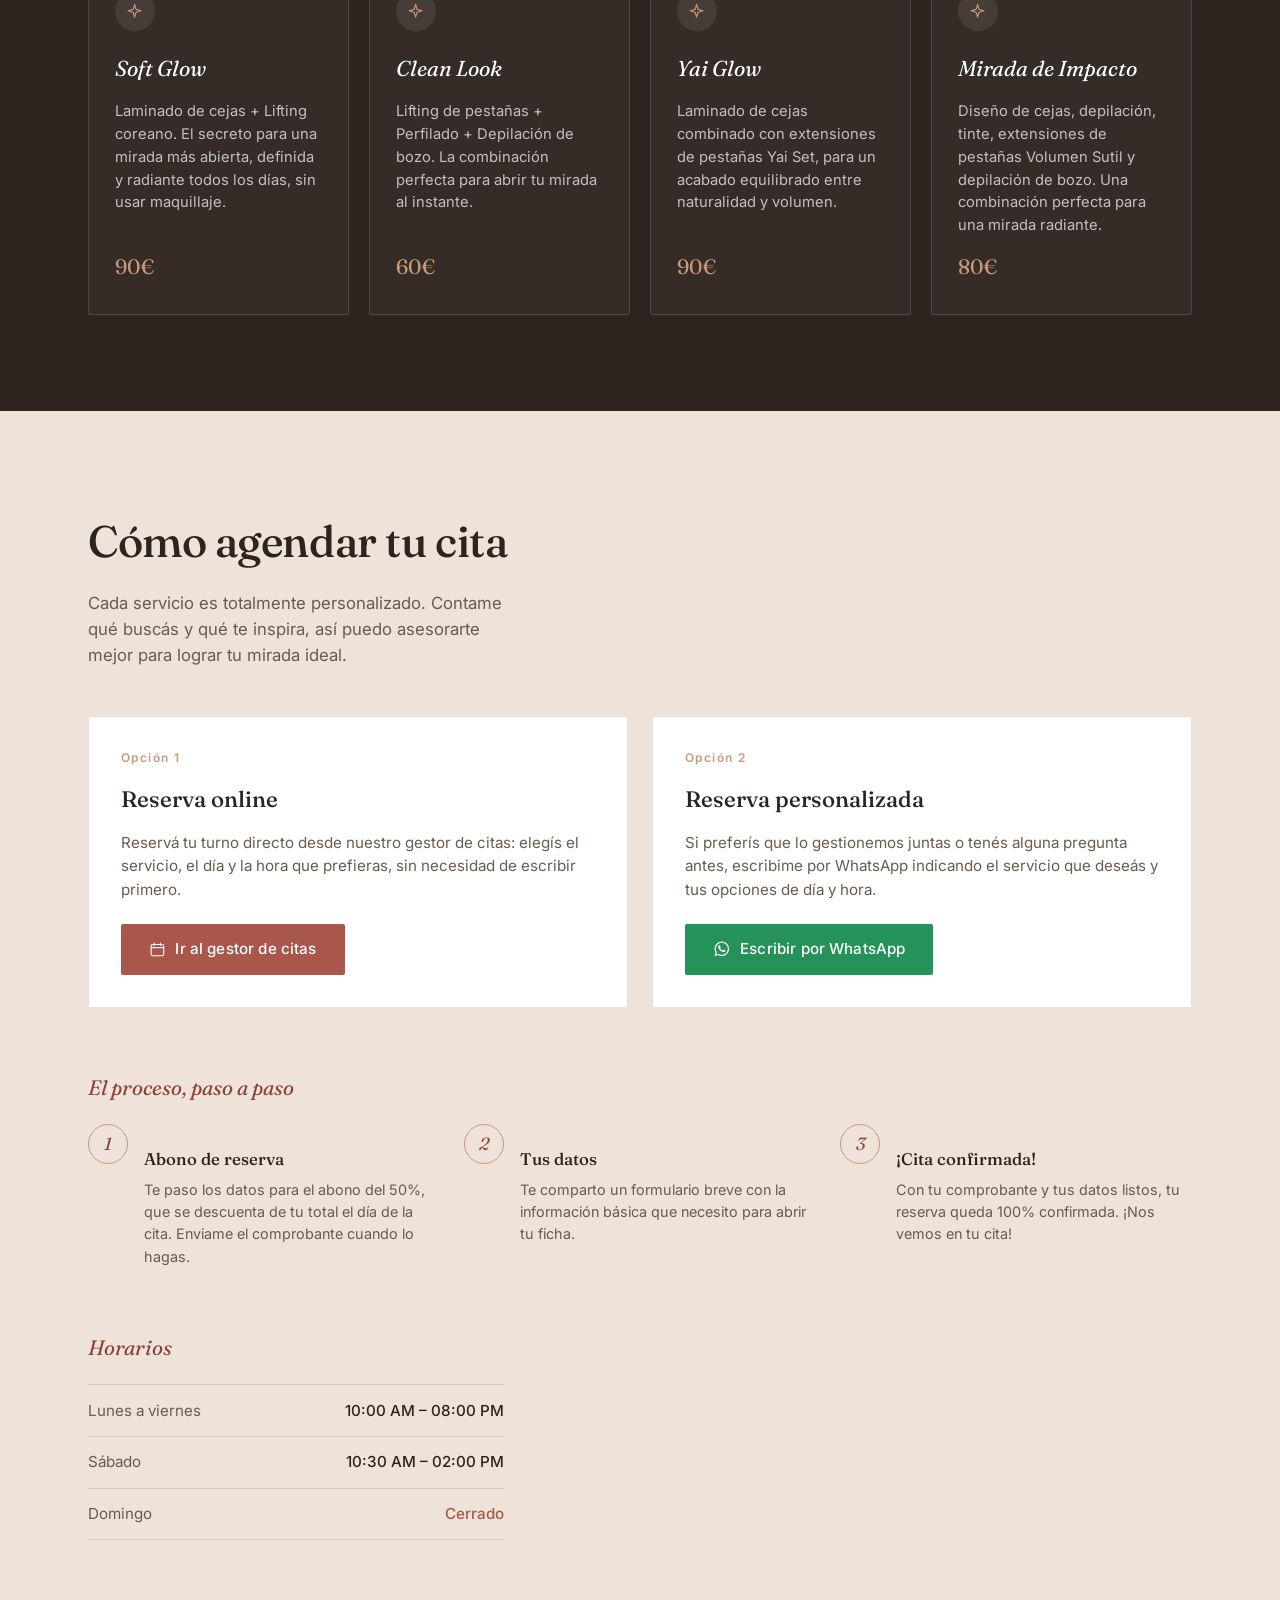
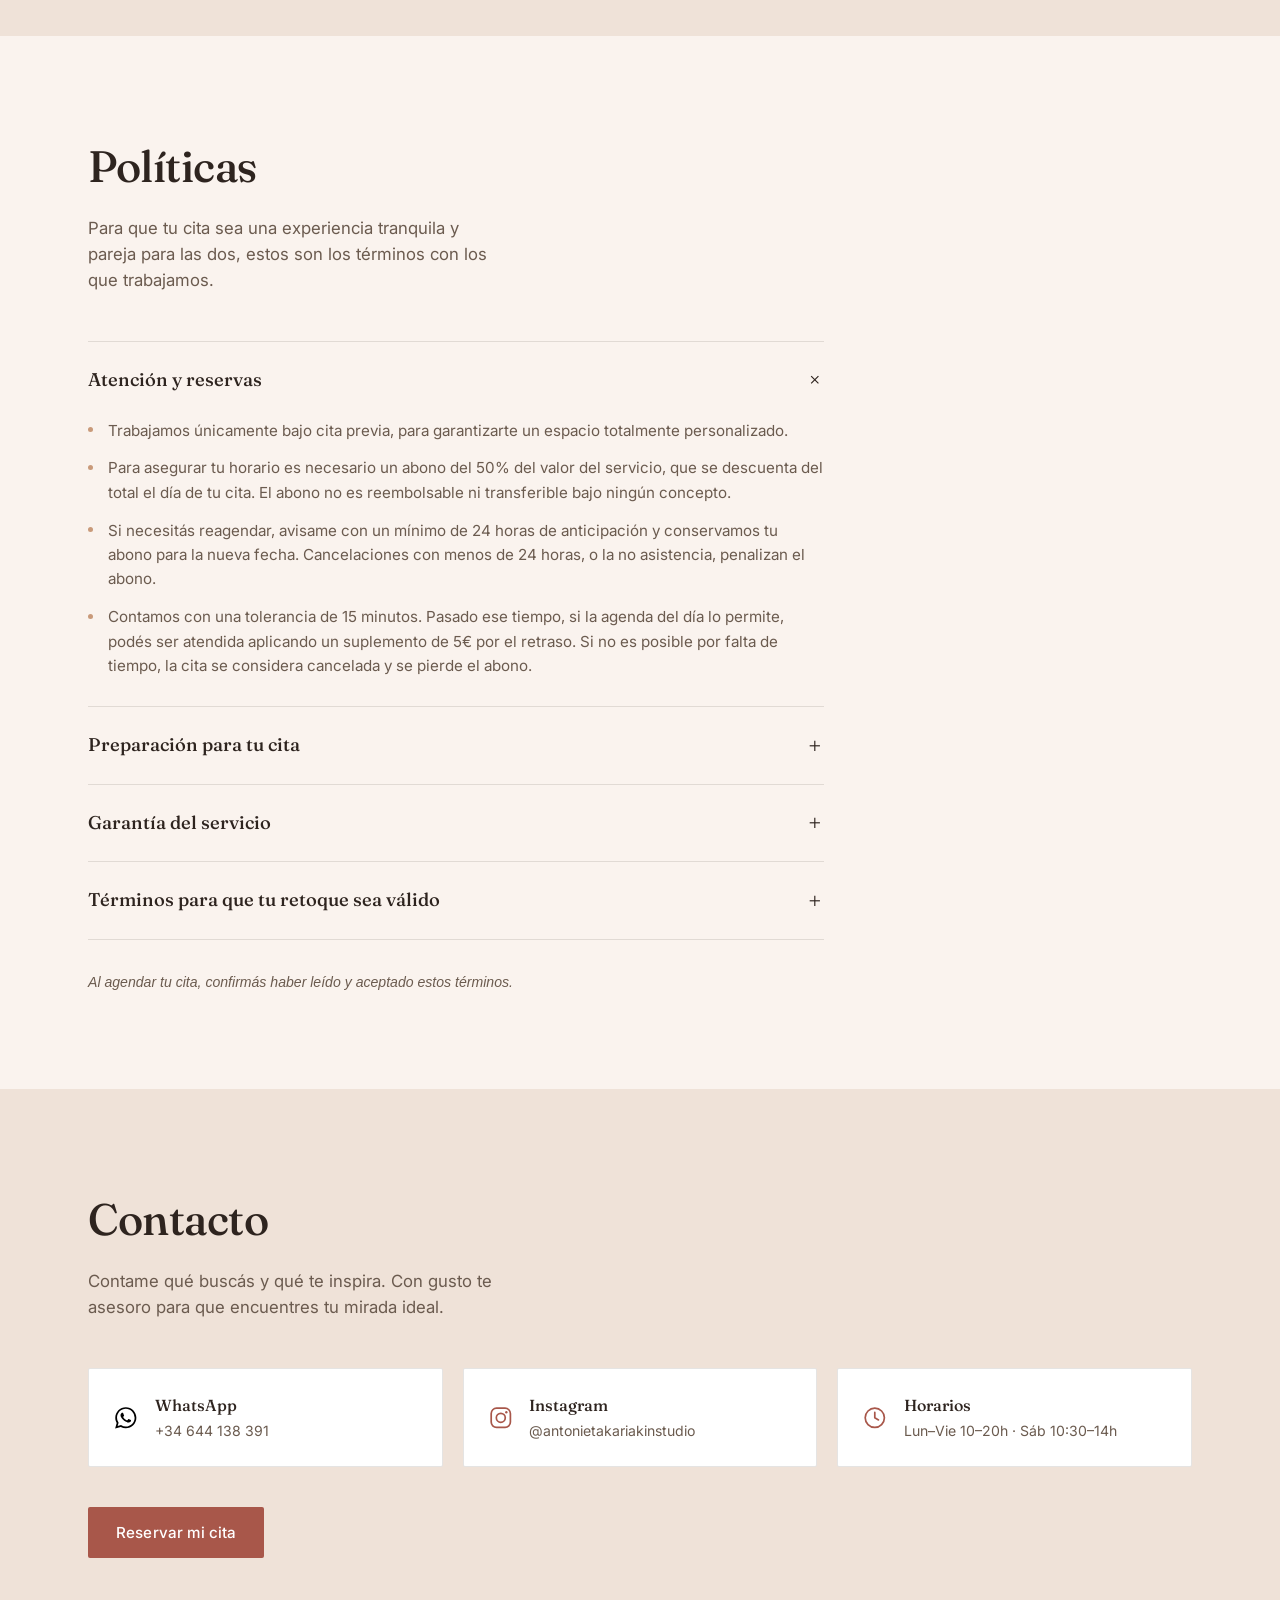
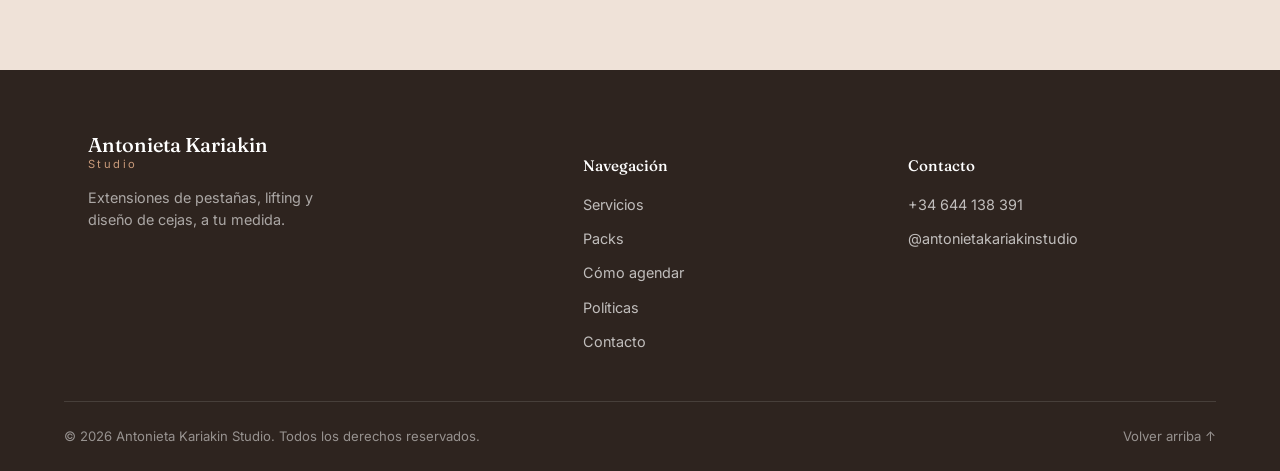
==== commit 987c0bb4: "Add files via upload" ====
--- a/index.html
+++ b/index.html
@@ -77,13 +77,13 @@
 
     <section class="services" id="servicios" aria-labelledby="services-heading">
       <div class="wrap">
-        <div class="section-head">
+        <div class="section-head reveal">
           <h2 id="services-heading">Servicios</h2>
           <p class="section-lead">Cada set se diseña en la cita, según la forma de tu ojo y la densidad de tu pestaña natural. Turnos con abono previo — tiempo estimado 2:00 a 2:30&nbsp;hs.</p>
         </div>
 
         <div class="tabs" id="serviceTabs">
-          <div class="tab-list" role="tablist" aria-label="Categorías de servicios">
+          <div class="tab-list reveal" role="tablist" aria-label="Categorías de servicios">
             <button class="tab" id="tab-pestanas" role="tab" aria-selected="true" aria-controls="panel-pestanas" type="button">Pestañas</button>
             <button class="tab" id="tab-cejas" role="tab" aria-selected="false" aria-controls="panel-cejas" tabindex="-1" type="button">Cejas &amp; rostro</button>
             <button class="tab" id="tab-extras" role="tab" aria-selected="false" aria-controls="panel-extras" tabindex="-1" type="button">Lifting &amp; extras</button>
@@ -92,9 +92,9 @@
           <!-- PESTAÑAS -->
           <div class="tab-panel" id="panel-pestanas" role="tabpanel" aria-labelledby="tab-pestanas" tabindex="0">
 
-            <h3 class="group-title">Efecto natural &amp; efecto húmedo</h3>
+            <h3 class="group-title reveal">Efecto natural &amp; efecto húmedo</h3>
             <div class="service-grid">
-              <article class="service-card">
+              <article class="service-card reveal">
                 <div class="service-icon" aria-hidden="true"><svg viewBox="0 0 24 24"><path d="M4 17c3-7 9-11 16-11"/></svg></div>
                 <div class="service-card__head">
                   <h4>Clásicas</h4>
@@ -103,7 +103,7 @@
                 <p>Aplicación de una extensión sobre cada pestaña natural. Resultado: mirada fresca, sutil y elegante.</p>
                 <p class="retouch">Retoque cada 15/20 días · 50€</p>
               </article>
-              <article class="service-card">
+              <article class="service-card reveal">
                 <div class="service-icon" aria-hidden="true"><svg viewBox="0 0 24 24"><path d="M4 17c3-7 9-11 16-11"/><path d="M18 4c1.2 1 1.8 2 1.8 2.8a1.8 1.8 0 0 1-3.6 0C16.2 6 16.8 5 18 4Z"/></svg></div>
                 <div class="service-card__head">
                   <h4>Efecto húmedo <span class="alt-name">(Rimel)</span></h4>
@@ -114,9 +114,9 @@
               </article>
             </div>
 
-            <h3 class="group-title">Volumen ruso</h3>
+            <h3 class="group-title reveal">Volumen ruso</h3>
             <div class="service-grid service-grid--3">
-              <article class="service-card">
+              <article class="service-card reveal">
                 <div class="service-icon" aria-hidden="true"><svg viewBox="0 0 24 24"><path d="M8 19a4 4 0 0 1 8 0"/><path d="M12 19 7 7M12 19V4M12 19l5-12"/></svg></div>
                 <div class="service-card__head">
                   <h4>Vol. sutil <span class="alt-name">3W</span></h4>
@@ -125,7 +125,7 @@
                 <p>Abanicos prearmados de 3 pelitos con base plana. Efecto de sombra con acabado súper sutil, ideal para un volumen delicado.</p>
                 <p class="retouch">Retoque cada 15/20 días · 50€</p>
               </article>
-              <article class="service-card">
+              <article class="service-card reveal">
                 <div class="service-icon" aria-hidden="true"><svg viewBox="0 0 24 24"><path d="M7 19a5 5 0 0 1 10 0"/><path d="M12 19 5 9M12 19 9 4M12 19l3-15M12 19l7-10"/></svg></div>
                 <div class="service-card__head">
                   <h4>Vol. medio <span class="alt-name">4W</span></h4>
@@ -134,7 +134,7 @@
                 <p>Abanicos prearmados de 4 pelitos con base plana. Efecto más marcado, sin sobrecargar la mirada.</p>
                 <p class="retouch">Retoque cada 15/20 días · 55€</p>
               </article>
-              <article class="service-card">
+              <article class="service-card reveal">
                 <div class="service-icon" aria-hidden="true"><svg viewBox="0 0 24 24"><path d="M6 19a6 6 0 0 1 12 0"/><path d="M12 19 4 11M12 19 8 5M12 19V3M12 19l4-14M12 19l8-8"/></svg></div>
                 <div class="service-card__head">
                   <h4>Vol. full <span class="alt-name">5W</span></h4>
@@ -145,9 +145,9 @@
               </article>
             </div>
 
-            <h3 class="group-title">Efectos especiales</h3>
+            <h3 class="group-title reveal">Efectos especiales</h3>
             <div class="service-grid service-grid--3">
-              <article class="service-card">
+              <article class="service-card reveal">
                 <div class="service-icon" aria-hidden="true"><svg viewBox="0 0 24 24"><path d="M3 15c2-4 5-6 9-6s7 2 9 6"/><path d="M3 9c2 4 5 6 9 6s7-2 9-6"/></svg></div>
                 <div class="service-card__head">
                   <h4>Yai Set</h4>
@@ -155,7 +155,7 @@
                 </div>
                 <p>Combina curvaturas e intercala texturas. Resultado natural, pero lejos de lo sobrio.</p>
               </article>
-              <article class="service-card">
+              <article class="service-card reveal">
                 <div class="service-icon" aria-hidden="true"><svg viewBox="0 0 24 24"><path d="M3 13c3-5 8-7 9-7s6 2 9 7c-3 5-8 7-9 7s-6-2-9-7Z"/><path d="M19.5 7.5 22 5"/><circle cx="12" cy="13" r="1.4" fill="currentColor" stroke="none"/></svg></div>
                 <div class="service-card__head">
                   <h4>Foxy Eyes</h4>
@@ -163,7 +163,7 @@
                 </div>
                 <p>Efecto rasgado o delineado, ideal para ojos almendrados o caídos. Acabado felino, curva M/L en 3W o 4W.</p>
               </article>
-              <article class="service-card">
+              <article class="service-card reveal">
                 <div class="service-icon" aria-hidden="true"><svg viewBox="0 0 24 24"><path d="M4 18c4-1 6-4 7-9 1 5 3 8 7 9-4 2-10 2-14 0Z"/><path d="M11 9v9"/></svg></div>
                 <div class="service-card__head">
                   <h4>Ángel Set</h4>
@@ -172,18 +172,18 @@
                 <p>Combina volumen y efecto húmedo en espigas. Ideal para mucha cantidad de pestaña natural — dramático sin perder naturalidad.</p>
               </article>
             </div>
-            <p class="note-banner">Los retoques solo aplican a algunos efectos por su estructura — a modo de referencia, un retoque de efecto especial ronda los 45€. Se confirma según el diseño en tu cita.</p>
-
-            <h3 class="group-title">Retiro de extensiones</h3>
+            <p class="note-banner reveal">Los retoques solo aplican a algunos efectos por su estructura — a modo de referencia, un retoque de efecto especial ronda los 45€. Se confirma según el diseño en tu cita.</p>
+
+            <h3 class="group-title reveal">Retiro de extensiones</h3>
             <div class="service-grid service-grid--2 service-grid--compact">
-              <article class="service-card service-card--compact">
+              <article class="service-card service-card--compact reveal">
                 <div class="service-icon" aria-hidden="true"><svg viewBox="0 0 24 24"><path d="M4 17c3-7 9-11 16-11"/><path d="M15 15l6 6M21 15l-6 6"/></svg></div>
                 <div class="service-card__head">
                   <h4>En Antonieta Kariakin Studio</h4>
                   <span class="price">5€</span>
                 </div>
               </article>
-              <article class="service-card service-card--compact">
+              <article class="service-card service-card--compact reveal">
                 <div class="service-icon" aria-hidden="true"><svg viewBox="0 0 24 24"><path d="M4 17c3-7 9-11 16-11"/><path d="M15 15l6 6M21 15l-6 6"/></svg></div>
                 <div class="service-card__head">
                   <h4>Realizadas en otro lugar</h4>
@@ -196,7 +196,7 @@
           <!-- CEJAS & ROSTRO -->
           <div class="tab-panel" id="panel-cejas" role="tabpanel" aria-labelledby="tab-cejas" tabindex="0" hidden>
             <div class="service-grid">
-              <article class="service-card">
+              <article class="service-card reveal">
                 <div class="service-icon" aria-hidden="true"><svg viewBox="0 0 24 24"><path d="M3 15c3-7 8-9 9-9s6 2 9 9"/></svg></div>
                 <div class="service-card__head">
                   <h4>Perfilado de cejas</h4>
@@ -204,7 +204,7 @@
                 </div>
                 <p>Diseño de cejas personalizado con hilo, cera o pinza, analizando las características de tu rostro.</p>
               </article>
-              <article class="service-card">
+              <article class="service-card reveal">
                 <div class="service-icon" aria-hidden="true"><svg viewBox="0 0 24 24"><path d="M3 15c3-7 8-9 9-9s6 2 9 9"/><path d="M19 12c1.1 1 1.6 1.8 1.6 2.6a1.6 1.6 0 0 1-3.2 0c0-.8.5-1.6 1.6-2.6Z"/></svg></div>
                 <div class="service-card__head">
                   <h4>Brow henna / tinte</h4>
@@ -212,7 +212,7 @@
                 </div>
                 <p>Diseño de cejas personalizado, depilación con cera o hilo, y color con tinte o henna según tu colorimetría.</p>
               </article>
-              <article class="service-card">
+              <article class="service-card reveal">
                 <div class="service-icon" aria-hidden="true"><svg viewBox="0 0 24 24"><path d="M3 15c3-7 8-9 9-9s6 2 9 9"/><path d="M12 2v4M9.8 4.2 12 2l2.2 2.2"/></svg></div>
                 <div class="service-card__head">
                   <h4>Lami Brow Premium</h4>
@@ -220,7 +220,7 @@
                 </div>
                 <p>Diseño, depilación, laminación, hidratación y coloración con tinte. Cejas definidas y ordenadas con efecto lifting, sin esfuerzo diario. Dura de 4 a 5 semanas.</p>
               </article>
-              <article class="service-card">
+              <article class="service-card reveal">
                 <div class="service-icon" aria-hidden="true"><svg viewBox="0 0 24 24"><path d="M4 20c0-9 7-16 16-16-1 9-7 16-16 16Z"/><path d="M6.5 17.5 16 8"/></svg></div>
                 <div class="service-card__head">
                   <h4>Depilación facial</h4>
@@ -228,7 +228,7 @@
                 </div>
                 <p>Con hilo o cera. Incluye gel hidratante de aloe vera, masaje con ice globos y depilación de cejas.</p>
               </article>
-              <article class="service-card">
+              <article class="service-card reveal">
                 <div class="service-icon" aria-hidden="true"><svg viewBox="0 0 24 24"><rect x="5" y="9" width="14" height="6" rx="3"/></svg></div>
                 <div class="service-card__head">
                   <h4>Depilación bozo / mentón</h4>
@@ -236,7 +236,7 @@
                 </div>
                 <p>Depilación con hilo o cera dermatológica. Cada zona, 5€.</p>
               </article>
-              <article class="service-card">
+              <article class="service-card reveal">
                 <div class="service-icon" aria-hidden="true"><svg viewBox="0 0 24 24"><rect x="5" y="9" width="14" height="6" rx="3"/></svg></div>
                 <div class="service-card__head">
                   <h4>Depilación patillas</h4>
@@ -250,7 +250,7 @@
           <!-- LIFTING & EXTRAS -->
           <div class="tab-panel" id="panel-extras" role="tabpanel" aria-labelledby="tab-extras" tabindex="0" hidden>
             <div class="service-grid">
-              <article class="service-card">
+              <article class="service-card reveal">
                 <div class="service-icon" aria-hidden="true"><svg viewBox="0 0 24 24"><path d="M4 16c1-9 9-14 16-11"/><path d="M17 3.5c1.6.2 2.6 1 3 2.5-1.6.6-2.9.2-3.6-1"/></svg></div>
                 <div class="service-card__head">
                   <h4>Lamilashes Premium</h4>
@@ -258,7 +258,7 @@
                 </div>
                 <p>Lifting con la curvatura ideal para tu forma de ojo y tipo de pestaña, más tinte para intensificar el color y tratamiento nutritivo e hidratante.</p>
               </article>
-              <article class="service-card">
+              <article class="service-card reveal">
                 <div class="service-icon" aria-hidden="true"><svg viewBox="0 0 24 24"><path d="M4 12a8 8 0 1 1 2.3 5.6"/><path d="M4 17.2v-4.4h4.4"/></svg></div>
                 <div class="service-card__head">
                   <h4>Reversa de lifting</h4>
@@ -266,7 +266,7 @@
                 </div>
                 <p>Revierte el lifting anterior dejando tu pestaña en su dirección natural, con tratamiento profundo e hidratación.</p>
               </article>
-              <article class="service-card">
+              <article class="service-card reveal">
                 <div class="service-icon" aria-hidden="true"><svg viewBox="0 0 24 24"><circle cx="12" cy="12" r="8"/><circle cx="9" cy="10" r="0.6" fill="currentColor" stroke="none"/><circle cx="14" cy="9" r="0.6" fill="currentColor" stroke="none"/><circle cx="15" cy="14" r="0.6" fill="currentColor" stroke="none"/><circle cx="10" cy="15" r="0.6" fill="currentColor" stroke="none"/></svg></div>
                 <div class="service-card__head">
                   <h4>Retirar maquillaje de pestañas</h4>
@@ -282,31 +282,31 @@
 
     <section class="packs" id="packs" aria-labelledby="packs-heading">
       <div class="wrap">
-        <div class="section-head section-head--light">
+        <div class="section-head section-head--light reveal">
           <h2 id="packs-heading">Packs</h2>
           <p class="section-lead section-lead--light">Combinaciones pensadas para abrir la mirada de una sola vez, a un precio especial.</p>
         </div>
 
         <div class="pack-grid">
-          <article class="pack-card">
+          <article class="pack-card reveal">
             <div class="pack-icon" aria-hidden="true"><svg viewBox="0 0 24 24"><path d="M12 3l1.8 6.2L20 11l-6.2 1.8L12 19l-1.8-6.2L4 11l6.2-1.8L12 3Z"/></svg></div>
             <h3>Soft Glow</h3>
             <p>Laminado de cejas + Lifting coreano. El secreto para una mirada más abierta, definida y radiante todos los días, sin usar maquillaje.</p>
             <span class="price">90€</span>
           </article>
-          <article class="pack-card">
+          <article class="pack-card reveal">
             <div class="pack-icon" aria-hidden="true"><svg viewBox="0 0 24 24"><path d="M12 3l1.8 6.2L20 11l-6.2 1.8L12 19l-1.8-6.2L4 11l6.2-1.8L12 3Z"/></svg></div>
             <h3>Clean Look</h3>
             <p>Lifting de pestañas + Perfilado + Depilación de bozo. La combinación perfecta para abrir tu mirada al instante.</p>
             <span class="price">60€</span>
           </article>
-          <article class="pack-card">
+          <article class="pack-card reveal">
             <div class="pack-icon" aria-hidden="true"><svg viewBox="0 0 24 24"><path d="M12 3l1.8 6.2L20 11l-6.2 1.8L12 19l-1.8-6.2L4 11l6.2-1.8L12 3Z"/></svg></div>
             <h3>Yai Glow</h3>
             <p>Laminado de cejas combinado con extensiones de pestañas Yai Set, para un acabado equilibrado entre naturalidad y volumen.</p>
             <span class="price">90€</span>
           </article>
-          <article class="pack-card">
+          <article class="pack-card reveal">
             <div class="pack-icon" aria-hidden="true"><svg viewBox="0 0 24 24"><path d="M12 3l1.8 6.2L20 11l-6.2 1.8L12 19l-1.8-6.2L4 11l6.2-1.8L12 3Z"/></svg></div>
             <h3>Mirada de Impacto</h3>
             <p>Diseño de cejas, depilación, tinte, extensiones de pestañas Volumen Sutil y depilación de bozo. Una combinación perfecta para una mirada radiante.</p>
@@ -318,13 +318,13 @@
 
     <section class="booking" id="agendar" aria-labelledby="booking-heading">
       <div class="wrap">
-        <div class="section-head">
+        <div class="section-head reveal">
           <h2 id="booking-heading">Cómo agendar tu cita</h2>
           <p class="section-lead">Cada servicio es totalmente personalizado. Contame qué buscás y qué te inspira, así puedo asesorarte mejor para lograr tu mirada ideal.</p>
         </div>
 
         <div class="booking-grid">
-          <article class="booking-card">
+          <article class="booking-card reveal">
             <span class="booking-card__tag">Opción 1</span>
             <h3>Reserva online</h3>
             <p>Reservá tu turno directo desde nuestro gestor de citas: elegís el servicio, el día y la hora que prefieras, sin necesidad de escribir primero.</p>
@@ -334,7 +334,7 @@
             </a>
           </article>
 
-          <article class="booking-card">
+          <article class="booking-card reveal">
             <span class="booking-card__tag">Opción 2</span>
             <h3>Reserva personalizada</h3>
             <p>Si preferís que lo gestionemos juntas o tenés alguna pregunta antes, escribime por WhatsApp indicando el servicio que deseás y tus opciones de día y hora.</p>
@@ -345,7 +345,7 @@
           </article>
         </div>
 
-        <div class="booking-flow">
+        <div class="booking-flow reveal">
           <h3 class="group-title">El proceso, paso a paso</h3>
           <ol class="flow-list">
             <li class="flow-step">
@@ -372,7 +372,7 @@
           </ol>
         </div>
 
-        <div class="schedule">
+        <div class="schedule reveal">
           <h3 class="group-title">Horarios</h3>
           <ul class="schedule-list">
             <li><span>Lunes a viernes</span><span>10:00 AM – 08:00 PM</span></li>
@@ -385,13 +385,13 @@
 
     <section class="policies" id="politicas" aria-labelledby="policies-heading">
       <div class="wrap">
-        <div class="section-head">
+        <div class="section-head reveal">
           <h2 id="policies-heading">Políticas</h2>
           <p class="section-lead">Para que tu cita sea una experiencia tranquila y pareja para las dos, estos son los términos con los que trabajamos.</p>
         </div>
 
         <div class="accordion">
-          <details class="accordion-item" open>
+          <details class="accordion-item reveal" open>
             <summary>
               <span>Atención y reservas</span>
               <svg class="accordion-icon" viewBox="0 0 24 24" aria-hidden="true"><line x1="5" y1="12" x2="19" y2="12"></line><line x1="12" y1="5" x2="12" y2="19"></line></svg>
@@ -406,7 +406,7 @@
             </div>
           </details>
 
-          <details class="accordion-item">
+          <details class="accordion-item reveal">
             <summary>
               <span>Preparación para tu cita</span>
               <svg class="accordion-icon" viewBox="0 0 24 24" aria-hidden="true"><line x1="5" y1="12" x2="19" y2="12"></line><line x1="12" y1="5" x2="12" y2="19"></line></svg>
@@ -420,7 +420,7 @@
             </div>
           </details>
 
-          <details class="accordion-item">
+          <details class="accordion-item reveal">
             <summary>
               <span>Garantía del servicio</span>
               <svg class="accordion-icon" viewBox="0 0 24 24" aria-hidden="true"><line x1="5" y1="12" x2="19" y2="12"></line><line x1="12" y1="5" x2="12" y2="19"></line></svg>
@@ -433,7 +433,7 @@
             </div>
           </details>
 
-          <details class="accordion-item">
+          <details class="accordion-item reveal">
             <summary>
               <span>Términos para que tu retoque sea válido</span>
               <svg class="accordion-icon" viewBox="0 0 24 24" aria-hidden="true"><line x1="5" y1="12" x2="19" y2="12"></line><line x1="12" y1="5" x2="12" y2="19"></line></svg>
@@ -457,13 +457,13 @@
 
     <section class="contact" id="contacto" aria-labelledby="contact-heading">
       <div class="wrap contact__inner">
-        <div class="section-head">
+        <div class="section-head reveal">
           <h2 id="contact-heading">Contacto</h2>
           <p class="section-lead">Contame qué buscás y qué te inspira. Con gusto te asesoro para que encuentres tu mirada ideal.</p>
         </div>
 
         <div class="contact-grid">
-          <a class="contact-card" href="https://wa.me/34644138391?text=Hola%2C%20quiero%20hacerte%20una%20consulta" target="_blank" rel="noopener">
+          <a class="contact-card reveal" href="https://wa.me/34644138391?text=Hola%2C%20quiero%20hacerte%20una%20consulta" target="_blank" rel="noopener">
             <svg class="icon" viewBox="0 0 24 24" aria-hidden="true"><path d="M12.04 2C6.58 2 2.13 6.45 2.13 11.91c0 1.75.46 3.45 1.32 4.95L2 22l5.29-1.39c1.44.79 3.06 1.2 4.71 1.2h.004c5.46 0 9.91-4.45 9.91-9.91C21.93 6.45 17.5 2 12.04 2zm0 18.15h-.003a8.23 8.23 0 0 1-4.2-1.15l-.3-.18-3.14.82.84-3.06-.2-.32a8.23 8.23 0 0 1-1.26-4.4c0-4.55 3.7-8.25 8.26-8.25 2.2 0 4.28.86 5.84 2.42a8.2 8.2 0 0 1 2.41 5.84c0 4.56-3.71 8.26-8.26 8.26zm4.52-6.19c-.25-.12-1.47-.72-1.7-.81-.23-.08-.39-.12-.56.13-.16.25-.64.81-.78.97-.15.16-.29.18-.54.06-.25-.12-1.04-.38-1.98-1.22-.73-.65-1.23-1.46-1.37-1.71-.14-.25-.02-.38.11-.51.11-.11.25-.29.37-.43.12-.15.16-.25.25-.41.08-.16.04-.31-.02-.43-.06-.13-.56-1.35-.77-1.85-.2-.48-.41-.42-.56-.43h-.48c-.16 0-.42.06-.64.31-.22.25-.85.83-.85 2.02s.87 2.35.99 2.51c.12.16 1.71 2.6 4.14 3.65.58.25 1.03.4 1.38.51.58.18 1.11.16 1.53.1.47-.07 1.47-.6 1.67-1.18.21-.58.21-1.08.15-1.18-.06-.11-.23-.17-.48-.29z"/></svg>
             <div>
               <h3>WhatsApp</h3>
@@ -472,7 +472,7 @@
           </a>
 
           <!-- TODO: reemplazar por tu usuario real de Instagram -->
-          <a class="contact-card" href="https://instagram.com/antonietakariakinstudio" target="_blank" rel="noopener">
+          <a class="contact-card reveal" href="https://instagram.com/antonietakariakinstudio" target="_blank" rel="noopener">
             <svg class="icon" viewBox="0 0 24 24" aria-hidden="true"><rect x="3" y="3" width="18" height="18" rx="5" fill="none" stroke="currentColor" stroke-width="1.6"></rect><circle cx="12" cy="12" r="4.2" fill="none" stroke="currentColor" stroke-width="1.6"></circle><circle cx="17.2" cy="6.8" r="1.1" fill="currentColor"></circle></svg>
             <div>
               <h3>Instagram</h3>
@@ -480,7 +480,7 @@
             </div>
           </a>
 
-          <div class="contact-card contact-card--static">
+          <div class="contact-card contact-card--static reveal">
             <svg class="icon" viewBox="0 0 24 24" aria-hidden="true"><circle cx="12" cy="12" r="9" fill="none" stroke="currentColor" stroke-width="1.6"></circle><polyline points="12,7 12,12 15.5,14" fill="none" stroke="currentColor" stroke-width="1.6" stroke-linecap="round" stroke-linejoin="round"></polyline></svg>
             <div>
               <h3>Horarios</h3>
--- a/assets/css/style.css
+++ b/assets/css/style.css
@@ -945,3 +945,54 @@
 }
 .site-footer__bottom a{ color: rgba(255,255,255,0.5); }
 .site-footer__bottom a:hover{ color: #fff; }
+
+/* ============================================
+   Service & pack icons
+   ============================================ */
+.service-icon{
+  width: 2.75rem;
+  height: 2.75rem;
+  border-radius: 50%;
+  background: var(--color-bg-alt);
+  color: var(--color-accent-dk);
+  display: flex;
+  align-items: center;
+  justify-content: center;
+  margin-bottom: 1rem;
+  flex-shrink: 0;
+}
+.service-icon svg{
+  width: 1.4rem;
+  height: 1.4rem;
+  fill: none;
+  stroke: currentColor;
+  stroke-width: 1.5;
+  stroke-linecap: round;
+  stroke-linejoin: round;
+}
+.service-card--compact .service-icon{
+  width: 2.25rem;
+  height: 2.25rem;
+  margin-bottom: 0.75rem;
+}
+.service-card--compact .service-icon svg{ width: 1.15rem; height: 1.15rem; }
+
+.pack-icon{
+  width: 2.5rem;
+  height: 2.5rem;
+  border-radius: 50%;
+  background: rgba(255,255,255,0.08);
+  color: var(--color-caramel);
+  display: flex;
+  align-items: center;
+  justify-content: center;
+  margin-bottom: 0.4rem;
+}
+.pack-icon svg{
+  width: 1.2rem;
+  height: 1.2rem;
+  fill: none;
+  stroke: currentColor;
+  stroke-width: 1.4;
+  stroke-linejoin: round;
+}
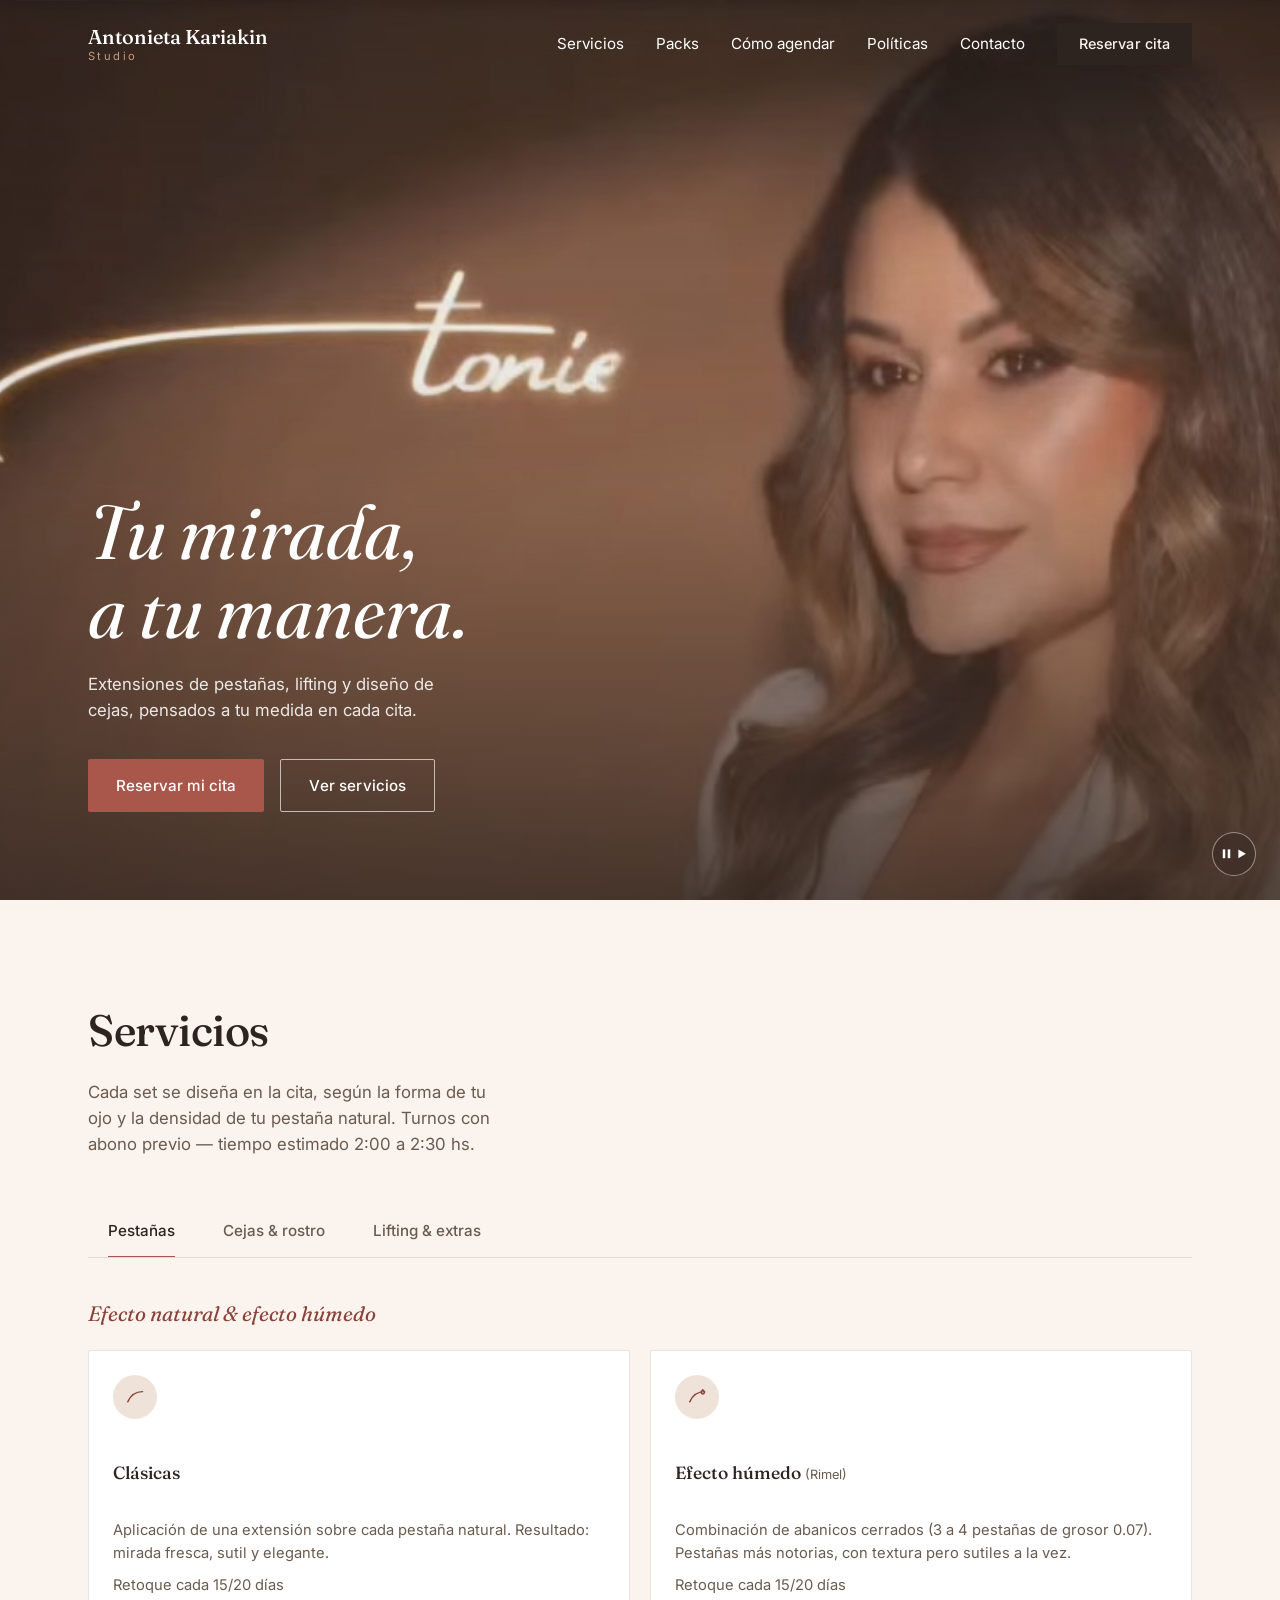
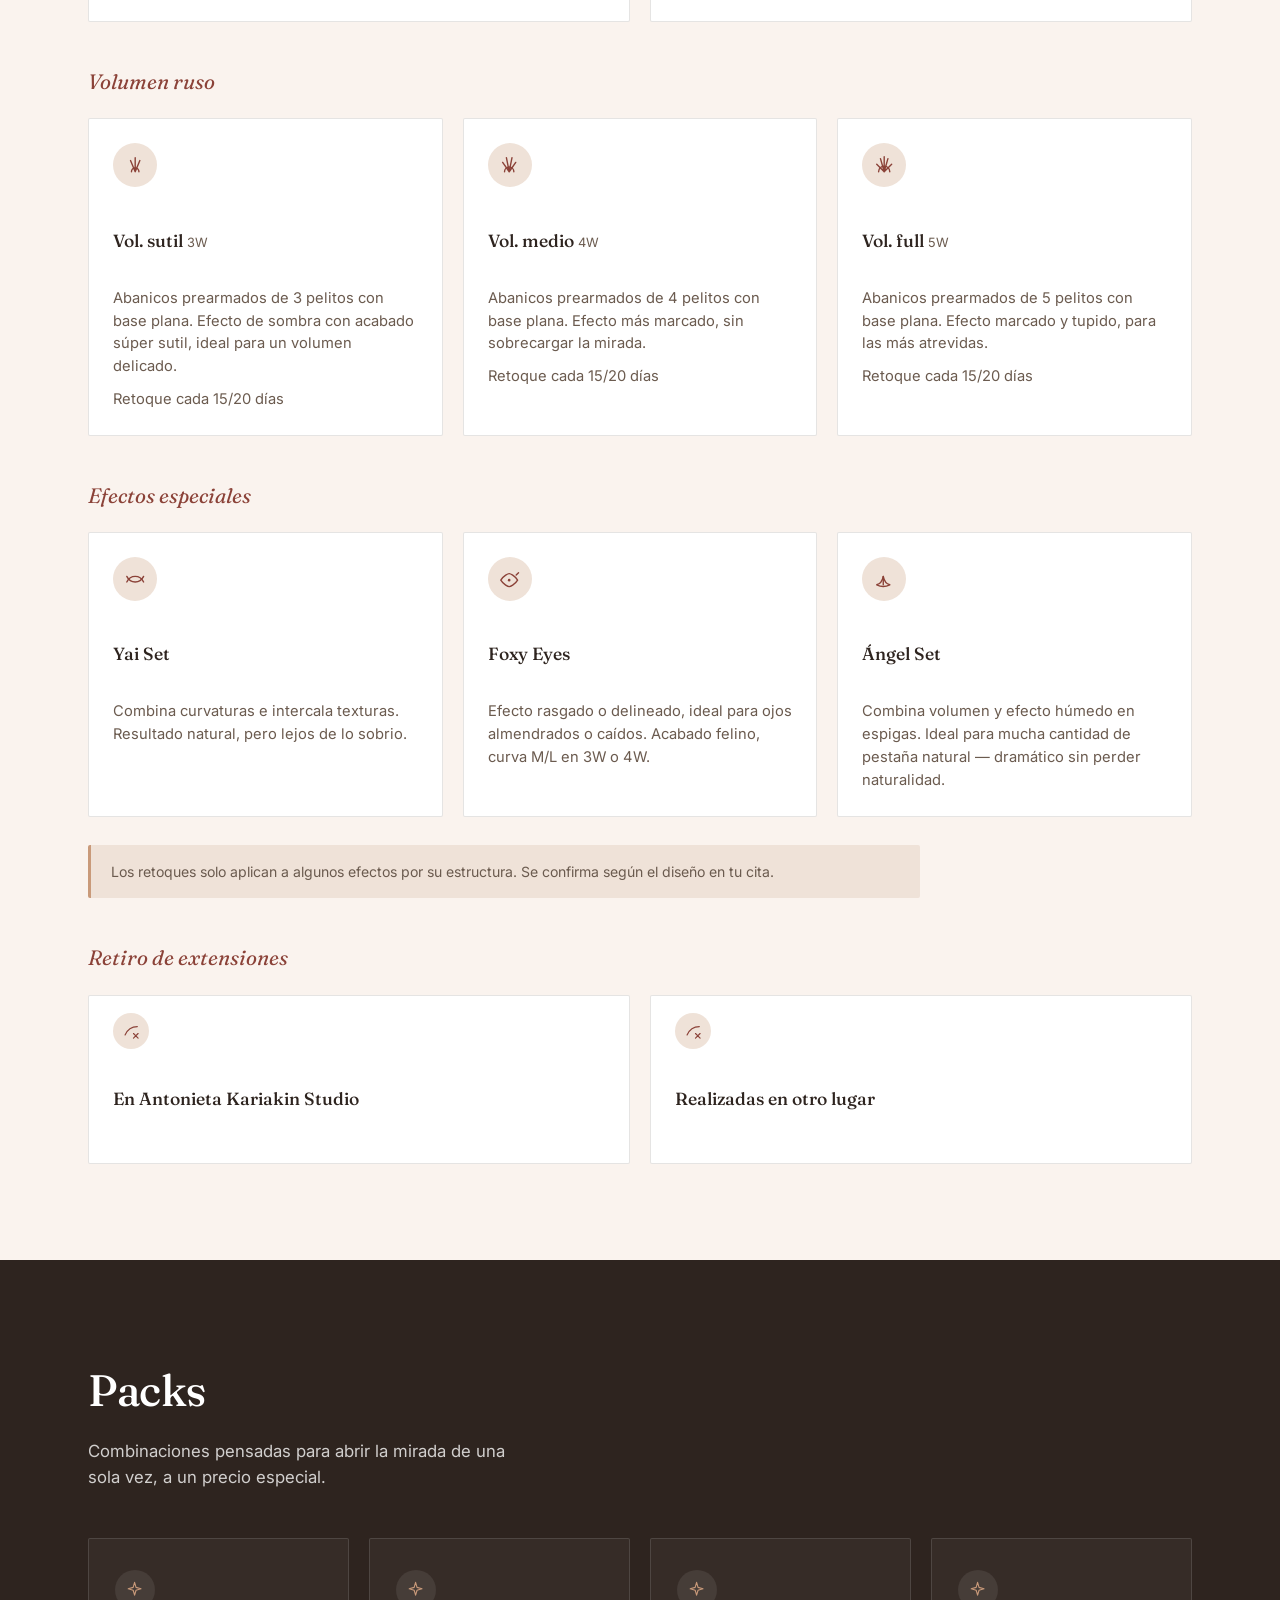
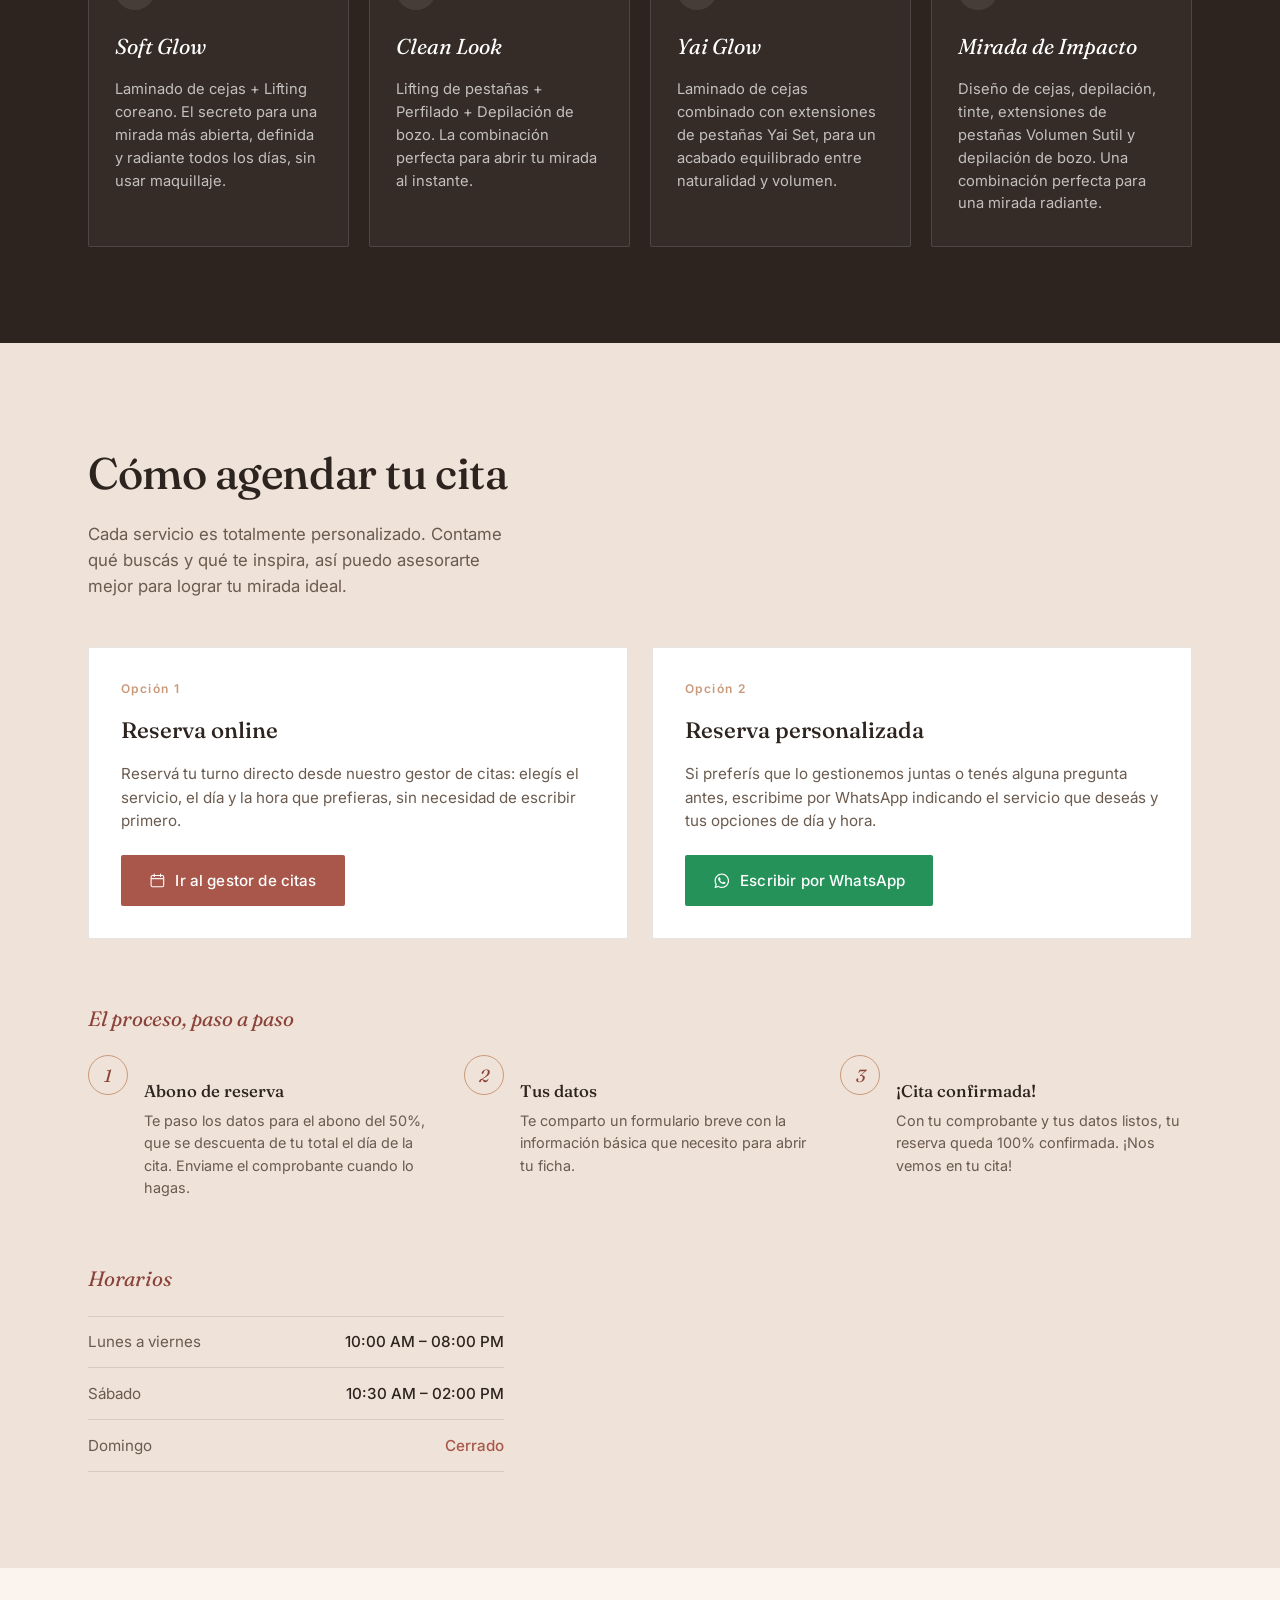
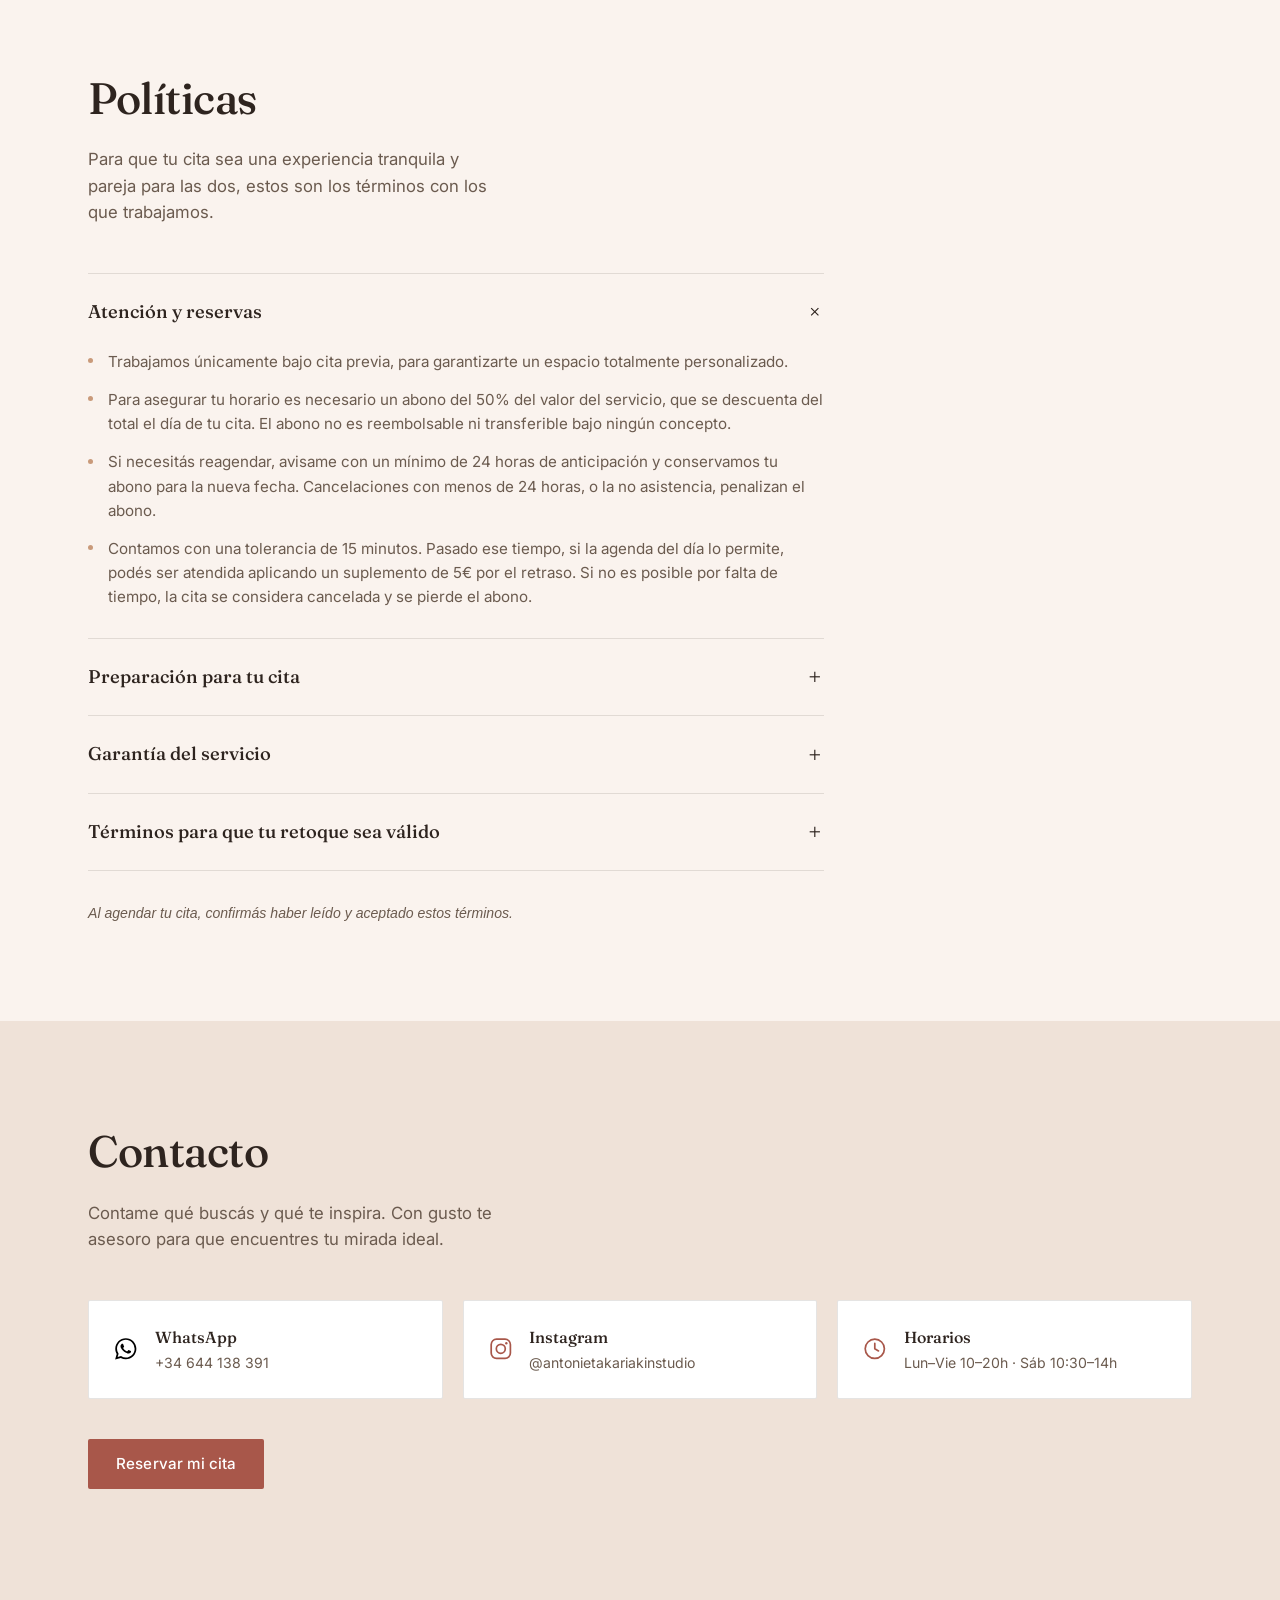
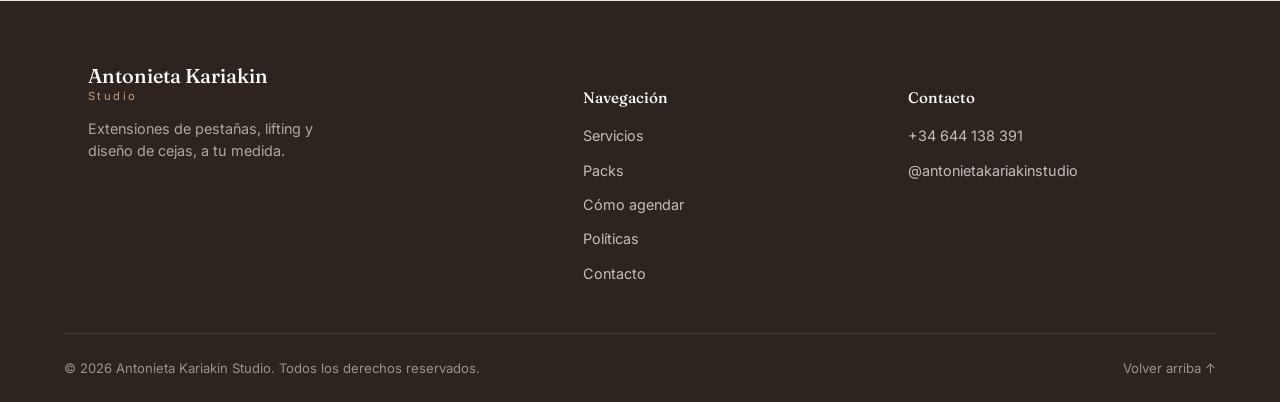
==== commit 458408fc: "Add files via upload" ====
--- a/index.html
+++ b/index.html
@@ -77,13 +77,13 @@
 
     <section class="services" id="servicios" aria-labelledby="services-heading">
       <div class="wrap">
-        <div class="section-head reveal">
+        <div class="section-head">
           <h2 id="services-heading">Servicios</h2>
           <p class="section-lead">Cada set se diseña en la cita, según la forma de tu ojo y la densidad de tu pestaña natural. Turnos con abono previo — tiempo estimado 2:00 a 2:30&nbsp;hs.</p>
         </div>
 
         <div class="tabs" id="serviceTabs">
-          <div class="tab-list reveal" role="tablist" aria-label="Categorías de servicios">
+          <div class="tab-list" role="tablist" aria-label="Categorías de servicios">
             <button class="tab" id="tab-pestanas" role="tab" aria-selected="true" aria-controls="panel-pestanas" type="button">Pestañas</button>
             <button class="tab" id="tab-cejas" role="tab" aria-selected="false" aria-controls="panel-cejas" tabindex="-1" type="button">Cejas &amp; rostro</button>
             <button class="tab" id="tab-extras" role="tab" aria-selected="false" aria-controls="panel-extras" tabindex="-1" type="button">Lifting &amp; extras</button>
@@ -92,102 +92,92 @@
           <!-- PESTAÑAS -->
           <div class="tab-panel" id="panel-pestanas" role="tabpanel" aria-labelledby="tab-pestanas" tabindex="0">
 
-            <h3 class="group-title reveal">Efecto natural &amp; efecto húmedo</h3>
+            <h3 class="group-title">Efecto natural &amp; efecto húmedo</h3>
             <div class="service-grid">
-              <article class="service-card reveal">
+              <article class="service-card">
                 <div class="service-icon" aria-hidden="true"><svg viewBox="0 0 24 24"><path d="M4 17c3-7 9-11 16-11"/></svg></div>
                 <div class="service-card__head">
                   <h4>Clásicas</h4>
-                  <span class="price">55€</span>
                 </div>
                 <p>Aplicación de una extensión sobre cada pestaña natural. Resultado: mirada fresca, sutil y elegante.</p>
-                <p class="retouch">Retoque cada 15/20 días · 50€</p>
-              </article>
-              <article class="service-card reveal">
+                <p class="retouch">Retoque cada 15/20 días</p>
+              </article>
+              <article class="service-card">
                 <div class="service-icon" aria-hidden="true"><svg viewBox="0 0 24 24"><path d="M4 17c3-7 9-11 16-11"/><path d="M18 4c1.2 1 1.8 2 1.8 2.8a1.8 1.8 0 0 1-3.6 0C16.2 6 16.8 5 18 4Z"/></svg></div>
                 <div class="service-card__head">
                   <h4>Efecto húmedo <span class="alt-name">(Rimel)</span></h4>
-                  <span class="price">65€</span>
                 </div>
                 <p>Combinación de abanicos cerrados (3 a 4 pestañas de grosor 0.07). Pestañas más notorias, con textura pero sutiles a la vez.</p>
-                <p class="retouch">Retoque cada 15/20 días · 60€</p>
-              </article>
-            </div>
-
-            <h3 class="group-title reveal">Volumen ruso</h3>
+                <p class="retouch">Retoque cada 15/20 días</p>
+              </article>
+            </div>
+
+            <h3 class="group-title">Volumen ruso</h3>
             <div class="service-grid service-grid--3">
-              <article class="service-card reveal">
+              <article class="service-card">
                 <div class="service-icon" aria-hidden="true"><svg viewBox="0 0 24 24"><path d="M8 19a4 4 0 0 1 8 0"/><path d="M12 19 7 7M12 19V4M12 19l5-12"/></svg></div>
                 <div class="service-card__head">
                   <h4>Vol. sutil <span class="alt-name">3W</span></h4>
-                  <span class="price">60€</span>
                 </div>
                 <p>Abanicos prearmados de 3 pelitos con base plana. Efecto de sombra con acabado súper sutil, ideal para un volumen delicado.</p>
-                <p class="retouch">Retoque cada 15/20 días · 50€</p>
-              </article>
-              <article class="service-card reveal">
+                <p class="retouch">Retoque cada 15/20 días</p>
+              </article>
+              <article class="service-card">
                 <div class="service-icon" aria-hidden="true"><svg viewBox="0 0 24 24"><path d="M7 19a5 5 0 0 1 10 0"/><path d="M12 19 5 9M12 19 9 4M12 19l3-15M12 19l7-10"/></svg></div>
                 <div class="service-card__head">
                   <h4>Vol. medio <span class="alt-name">4W</span></h4>
-                  <span class="price">65€</span>
                 </div>
                 <p>Abanicos prearmados de 4 pelitos con base plana. Efecto más marcado, sin sobrecargar la mirada.</p>
-                <p class="retouch">Retoque cada 15/20 días · 55€</p>
-              </article>
-              <article class="service-card reveal">
+                <p class="retouch">Retoque cada 15/20 días</p>
+              </article>
+              <article class="service-card">
                 <div class="service-icon" aria-hidden="true"><svg viewBox="0 0 24 24"><path d="M6 19a6 6 0 0 1 12 0"/><path d="M12 19 4 11M12 19 8 5M12 19V3M12 19l4-14M12 19l8-8"/></svg></div>
                 <div class="service-card__head">
                   <h4>Vol. full <span class="alt-name">5W</span></h4>
-                  <span class="price">70€</span>
                 </div>
                 <p>Abanicos prearmados de 5 pelitos con base plana. Efecto marcado y tupido, para las más atrevidas.</p>
-                <p class="retouch">Retoque cada 15/20 días · 60€</p>
-              </article>
-            </div>
-
-            <h3 class="group-title reveal">Efectos especiales</h3>
+                <p class="retouch">Retoque cada 15/20 días</p>
+              </article>
+            </div>
+
+            <h3 class="group-title">Efectos especiales</h3>
             <div class="service-grid service-grid--3">
-              <article class="service-card reveal">
+              <article class="service-card">
                 <div class="service-icon" aria-hidden="true"><svg viewBox="0 0 24 24"><path d="M3 15c2-4 5-6 9-6s7 2 9 6"/><path d="M3 9c2 4 5 6 9 6s7-2 9-6"/></svg></div>
                 <div class="service-card__head">
                   <h4>Yai Set</h4>
-                  <span class="price">60€</span>
                 </div>
                 <p>Combina curvaturas e intercala texturas. Resultado natural, pero lejos de lo sobrio.</p>
               </article>
-              <article class="service-card reveal">
+              <article class="service-card">
                 <div class="service-icon" aria-hidden="true"><svg viewBox="0 0 24 24"><path d="M3 13c3-5 8-7 9-7s6 2 9 7c-3 5-8 7-9 7s-6-2-9-7Z"/><path d="M19.5 7.5 22 5"/><circle cx="12" cy="13" r="1.4" fill="currentColor" stroke="none"/></svg></div>
                 <div class="service-card__head">
                   <h4>Foxy Eyes</h4>
-                  <span class="price">65€</span>
                 </div>
                 <p>Efecto rasgado o delineado, ideal para ojos almendrados o caídos. Acabado felino, curva M/L en 3W o 4W.</p>
               </article>
-              <article class="service-card reveal">
+              <article class="service-card">
                 <div class="service-icon" aria-hidden="true"><svg viewBox="0 0 24 24"><path d="M4 18c4-1 6-4 7-9 1 5 3 8 7 9-4 2-10 2-14 0Z"/><path d="M11 9v9"/></svg></div>
                 <div class="service-card__head">
                   <h4>Ángel Set</h4>
-                  <span class="price">55€</span>
                 </div>
                 <p>Combina volumen y efecto húmedo en espigas. Ideal para mucha cantidad de pestaña natural — dramático sin perder naturalidad.</p>
               </article>
             </div>
-            <p class="note-banner reveal">Los retoques solo aplican a algunos efectos por su estructura — a modo de referencia, un retoque de efecto especial ronda los 45€. Se confirma según el diseño en tu cita.</p>
-
-            <h3 class="group-title reveal">Retiro de extensiones</h3>
+            <p class="note-banner">Los retoques solo aplican a algunos efectos por su estructura. Se confirma según el diseño en tu cita.</p>
+
+            <h3 class="group-title">Retiro de extensiones</h3>
             <div class="service-grid service-grid--2 service-grid--compact">
-              <article class="service-card service-card--compact reveal">
+              <article class="service-card service-card--compact">
                 <div class="service-icon" aria-hidden="true"><svg viewBox="0 0 24 24"><path d="M4 17c3-7 9-11 16-11"/><path d="M15 15l6 6M21 15l-6 6"/></svg></div>
                 <div class="service-card__head">
                   <h4>En Antonieta Kariakin Studio</h4>
-                  <span class="price">5€</span>
-                </div>
-              </article>
-              <article class="service-card service-card--compact reveal">
+                </div>
+              </article>
+              <article class="service-card service-card--compact">
                 <div class="service-icon" aria-hidden="true"><svg viewBox="0 0 24 24"><path d="M4 17c3-7 9-11 16-11"/><path d="M15 15l6 6M21 15l-6 6"/></svg></div>
                 <div class="service-card__head">
                   <h4>Realizadas en otro lugar</h4>
-                  <span class="price">10€</span>
                 </div>
               </article>
             </div>
@@ -196,51 +186,45 @@
           <!-- CEJAS & ROSTRO -->
           <div class="tab-panel" id="panel-cejas" role="tabpanel" aria-labelledby="tab-cejas" tabindex="0" hidden>
             <div class="service-grid">
-              <article class="service-card reveal">
+              <article class="service-card">
                 <div class="service-icon" aria-hidden="true"><svg viewBox="0 0 24 24"><path d="M3 15c3-7 8-9 9-9s6 2 9 9"/></svg></div>
                 <div class="service-card__head">
                   <h4>Perfilado de cejas</h4>
-                  <span class="price">15€</span>
                 </div>
                 <p>Diseño de cejas personalizado con hilo, cera o pinza, analizando las características de tu rostro.</p>
               </article>
-              <article class="service-card reveal">
+              <article class="service-card">
                 <div class="service-icon" aria-hidden="true"><svg viewBox="0 0 24 24"><path d="M3 15c3-7 8-9 9-9s6 2 9 9"/><path d="M19 12c1.1 1 1.6 1.8 1.6 2.6a1.6 1.6 0 0 1-3.2 0c0-.8.5-1.6 1.6-2.6Z"/></svg></div>
                 <div class="service-card__head">
                   <h4>Brow henna / tinte</h4>
-                  <span class="price">30€</span>
                 </div>
                 <p>Diseño de cejas personalizado, depilación con cera o hilo, y color con tinte o henna según tu colorimetría.</p>
               </article>
-              <article class="service-card reveal">
+              <article class="service-card">
                 <div class="service-icon" aria-hidden="true"><svg viewBox="0 0 24 24"><path d="M3 15c3-7 8-9 9-9s6 2 9 9"/><path d="M12 2v4M9.8 4.2 12 2l2.2 2.2"/></svg></div>
                 <div class="service-card__head">
                   <h4>Lami Brow Premium</h4>
-                  <span class="price">45€</span>
                 </div>
                 <p>Diseño, depilación, laminación, hidratación y coloración con tinte. Cejas definidas y ordenadas con efecto lifting, sin esfuerzo diario. Dura de 4 a 5 semanas.</p>
               </article>
-              <article class="service-card reveal">
+              <article class="service-card">
                 <div class="service-icon" aria-hidden="true"><svg viewBox="0 0 24 24"><path d="M4 20c0-9 7-16 16-16-1 9-7 16-16 16Z"/><path d="M6.5 17.5 16 8"/></svg></div>
                 <div class="service-card__head">
                   <h4>Depilación facial</h4>
-                  <span class="price">35€</span>
                 </div>
                 <p>Con hilo o cera. Incluye gel hidratante de aloe vera, masaje con ice globos y depilación de cejas.</p>
               </article>
-              <article class="service-card reveal">
+              <article class="service-card">
                 <div class="service-icon" aria-hidden="true"><svg viewBox="0 0 24 24"><rect x="5" y="9" width="14" height="6" rx="3"/></svg></div>
                 <div class="service-card__head">
                   <h4>Depilación bozo / mentón</h4>
-                  <span class="price">5€</span>
-                </div>
-                <p>Depilación con hilo o cera dermatológica. Cada zona, 5€.</p>
-              </article>
-              <article class="service-card reveal">
+                </div>
+                <p>Depilación con hilo o cera dermatológica.</p>
+              </article>
+              <article class="service-card">
                 <div class="service-icon" aria-hidden="true"><svg viewBox="0 0 24 24"><rect x="5" y="9" width="14" height="6" rx="3"/></svg></div>
                 <div class="service-card__head">
                   <h4>Depilación patillas</h4>
-                  <span class="price">10€</span>
                 </div>
                 <p>Depilación con hilo o cera dermatológica.</p>
               </article>
@@ -250,27 +234,24 @@
           <!-- LIFTING & EXTRAS -->
           <div class="tab-panel" id="panel-extras" role="tabpanel" aria-labelledby="tab-extras" tabindex="0" hidden>
             <div class="service-grid">
-              <article class="service-card reveal">
+              <article class="service-card">
                 <div class="service-icon" aria-hidden="true"><svg viewBox="0 0 24 24"><path d="M4 16c1-9 9-14 16-11"/><path d="M17 3.5c1.6.2 2.6 1 3 2.5-1.6.6-2.9.2-3.6-1"/></svg></div>
                 <div class="service-card__head">
                   <h4>Lamilashes Premium</h4>
-                  <span class="price">60€</span>
                 </div>
                 <p>Lifting con la curvatura ideal para tu forma de ojo y tipo de pestaña, más tinte para intensificar el color y tratamiento nutritivo e hidratante.</p>
               </article>
-              <article class="service-card reveal">
+              <article class="service-card">
                 <div class="service-icon" aria-hidden="true"><svg viewBox="0 0 24 24"><path d="M4 12a8 8 0 1 1 2.3 5.6"/><path d="M4 17.2v-4.4h4.4"/></svg></div>
                 <div class="service-card__head">
                   <h4>Reversa de lifting</h4>
-                  <span class="price">55€</span>
                 </div>
                 <p>Revierte el lifting anterior dejando tu pestaña en su dirección natural, con tratamiento profundo e hidratación.</p>
               </article>
-              <article class="service-card reveal">
+              <article class="service-card">
                 <div class="service-icon" aria-hidden="true"><svg viewBox="0 0 24 24"><circle cx="12" cy="12" r="8"/><circle cx="9" cy="10" r="0.6" fill="currentColor" stroke="none"/><circle cx="14" cy="9" r="0.6" fill="currentColor" stroke="none"/><circle cx="15" cy="14" r="0.6" fill="currentColor" stroke="none"/><circle cx="10" cy="15" r="0.6" fill="currentColor" stroke="none"/></svg></div>
                 <div class="service-card__head">
                   <h4>Retirar maquillaje de pestañas</h4>
-                  <span class="price">5€</span>
                 </div>
                 <p>Retiro de exceso de maquillaje de la zona de pestañas.</p>
               </article>
@@ -282,35 +263,31 @@
 
     <section class="packs" id="packs" aria-labelledby="packs-heading">
       <div class="wrap">
-        <div class="section-head section-head--light reveal">
+        <div class="section-head section-head--light">
           <h2 id="packs-heading">Packs</h2>
           <p class="section-lead section-lead--light">Combinaciones pensadas para abrir la mirada de una sola vez, a un precio especial.</p>
         </div>
 
         <div class="pack-grid">
-          <article class="pack-card reveal">
+          <article class="pack-card">
             <div class="pack-icon" aria-hidden="true"><svg viewBox="0 0 24 24"><path d="M12 3l1.8 6.2L20 11l-6.2 1.8L12 19l-1.8-6.2L4 11l6.2-1.8L12 3Z"/></svg></div>
             <h3>Soft Glow</h3>
             <p>Laminado de cejas + Lifting coreano. El secreto para una mirada más abierta, definida y radiante todos los días, sin usar maquillaje.</p>
-            <span class="price">90€</span>
           </article>
-          <article class="pack-card reveal">
+          <article class="pack-card">
             <div class="pack-icon" aria-hidden="true"><svg viewBox="0 0 24 24"><path d="M12 3l1.8 6.2L20 11l-6.2 1.8L12 19l-1.8-6.2L4 11l6.2-1.8L12 3Z"/></svg></div>
             <h3>Clean Look</h3>
             <p>Lifting de pestañas + Perfilado + Depilación de bozo. La combinación perfecta para abrir tu mirada al instante.</p>
-            <span class="price">60€</span>
           </article>
-          <article class="pack-card reveal">
+          <article class="pack-card">
             <div class="pack-icon" aria-hidden="true"><svg viewBox="0 0 24 24"><path d="M12 3l1.8 6.2L20 11l-6.2 1.8L12 19l-1.8-6.2L4 11l6.2-1.8L12 3Z"/></svg></div>
             <h3>Yai Glow</h3>
             <p>Laminado de cejas combinado con extensiones de pestañas Yai Set, para un acabado equilibrado entre naturalidad y volumen.</p>
-            <span class="price">90€</span>
           </article>
-          <article class="pack-card reveal">
+          <article class="pack-card">
             <div class="pack-icon" aria-hidden="true"><svg viewBox="0 0 24 24"><path d="M12 3l1.8 6.2L20 11l-6.2 1.8L12 19l-1.8-6.2L4 11l6.2-1.8L12 3Z"/></svg></div>
             <h3>Mirada de Impacto</h3>
             <p>Diseño de cejas, depilación, tinte, extensiones de pestañas Volumen Sutil y depilación de bozo. Una combinación perfecta para una mirada radiante.</p>
-            <span class="price">80€</span>
           </article>
         </div>
       </div>
@@ -318,13 +295,13 @@
 
     <section class="booking" id="agendar" aria-labelledby="booking-heading">
       <div class="wrap">
-        <div class="section-head reveal">
+        <div class="section-head">
           <h2 id="booking-heading">Cómo agendar tu cita</h2>
           <p class="section-lead">Cada servicio es totalmente personalizado. Contame qué buscás y qué te inspira, así puedo asesorarte mejor para lograr tu mirada ideal.</p>
         </div>
 
         <div class="booking-grid">
-          <article class="booking-card reveal">
+          <article class="booking-card">
             <span class="booking-card__tag">Opción 1</span>
             <h3>Reserva online</h3>
             <p>Reservá tu turno directo desde nuestro gestor de citas: elegís el servicio, el día y la hora que prefieras, sin necesidad de escribir primero.</p>
@@ -334,7 +311,7 @@
             </a>
           </article>
 
-          <article class="booking-card reveal">
+          <article class="booking-card">
             <span class="booking-card__tag">Opción 2</span>
             <h3>Reserva personalizada</h3>
             <p>Si preferís que lo gestionemos juntas o tenés alguna pregunta antes, escribime por WhatsApp indicando el servicio que deseás y tus opciones de día y hora.</p>
@@ -345,7 +322,7 @@
           </article>
         </div>
 
-        <div class="booking-flow reveal">
+        <div class="booking-flow">
           <h3 class="group-title">El proceso, paso a paso</h3>
           <ol class="flow-list">
             <li class="flow-step">
@@ -372,7 +349,7 @@
           </ol>
         </div>
 
-        <div class="schedule reveal">
+        <div class="schedule">
           <h3 class="group-title">Horarios</h3>
           <ul class="schedule-list">
             <li><span>Lunes a viernes</span><span>10:00 AM – 08:00 PM</span></li>
@@ -385,13 +362,13 @@
 
     <section class="policies" id="politicas" aria-labelledby="policies-heading">
       <div class="wrap">
-        <div class="section-head reveal">
+        <div class="section-head">
           <h2 id="policies-heading">Políticas</h2>
           <p class="section-lead">Para que tu cita sea una experiencia tranquila y pareja para las dos, estos son los términos con los que trabajamos.</p>
         </div>
 
         <div class="accordion">
-          <details class="accordion-item reveal" open>
+          <details class="accordion-item" open>
             <summary>
               <span>Atención y reservas</span>
               <svg class="accordion-icon" viewBox="0 0 24 24" aria-hidden="true"><line x1="5" y1="12" x2="19" y2="12"></line><line x1="12" y1="5" x2="12" y2="19"></line></svg>
@@ -406,7 +383,7 @@
             </div>
           </details>
 
-          <details class="accordion-item reveal">
+          <details class="accordion-item">
             <summary>
               <span>Preparación para tu cita</span>
               <svg class="accordion-icon" viewBox="0 0 24 24" aria-hidden="true"><line x1="5" y1="12" x2="19" y2="12"></line><line x1="12" y1="5" x2="12" y2="19"></line></svg>
@@ -420,7 +397,7 @@
             </div>
           </details>
 
-          <details class="accordion-item reveal">
+          <details class="accordion-item">
             <summary>
               <span>Garantía del servicio</span>
               <svg class="accordion-icon" viewBox="0 0 24 24" aria-hidden="true"><line x1="5" y1="12" x2="19" y2="12"></line><line x1="12" y1="5" x2="12" y2="19"></line></svg>
@@ -433,7 +410,7 @@
             </div>
           </details>
 
-          <details class="accordion-item reveal">
+          <details class="accordion-item">
             <summary>
               <span>Términos para que tu retoque sea válido</span>
               <svg class="accordion-icon" viewBox="0 0 24 24" aria-hidden="true"><line x1="5" y1="12" x2="19" y2="12"></line><line x1="12" y1="5" x2="12" y2="19"></line></svg>
@@ -457,13 +434,13 @@
 
     <section class="contact" id="contacto" aria-labelledby="contact-heading">
       <div class="wrap contact__inner">
-        <div class="section-head reveal">
+        <div class="section-head">
           <h2 id="contact-heading">Contacto</h2>
           <p class="section-lead">Contame qué buscás y qué te inspira. Con gusto te asesoro para que encuentres tu mirada ideal.</p>
         </div>
 
         <div class="contact-grid">
-          <a class="contact-card reveal" href="https://wa.me/34644138391?text=Hola%2C%20quiero%20hacerte%20una%20consulta" target="_blank" rel="noopener">
+          <a class="contact-card" href="https://wa.me/34644138391?text=Hola%2C%20quiero%20hacerte%20una%20consulta" target="_blank" rel="noopener">
             <svg class="icon" viewBox="0 0 24 24" aria-hidden="true"><path d="M12.04 2C6.58 2 2.13 6.45 2.13 11.91c0 1.75.46 3.45 1.32 4.95L2 22l5.29-1.39c1.44.79 3.06 1.2 4.71 1.2h.004c5.46 0 9.91-4.45 9.91-9.91C21.93 6.45 17.5 2 12.04 2zm0 18.15h-.003a8.23 8.23 0 0 1-4.2-1.15l-.3-.18-3.14.82.84-3.06-.2-.32a8.23 8.23 0 0 1-1.26-4.4c0-4.55 3.7-8.25 8.26-8.25 2.2 0 4.28.86 5.84 2.42a8.2 8.2 0 0 1 2.41 5.84c0 4.56-3.71 8.26-8.26 8.26zm4.52-6.19c-.25-.12-1.47-.72-1.7-.81-.23-.08-.39-.12-.56.13-.16.25-.64.81-.78.97-.15.16-.29.18-.54.06-.25-.12-1.04-.38-1.98-1.22-.73-.65-1.23-1.46-1.37-1.71-.14-.25-.02-.38.11-.51.11-.11.25-.29.37-.43.12-.15.16-.25.25-.41.08-.16.04-.31-.02-.43-.06-.13-.56-1.35-.77-1.85-.2-.48-.41-.42-.56-.43h-.48c-.16 0-.42.06-.64.31-.22.25-.85.83-.85 2.02s.87 2.35.99 2.51c.12.16 1.71 2.6 4.14 3.65.58.25 1.03.4 1.38.51.58.18 1.11.16 1.53.1.47-.07 1.47-.6 1.67-1.18.21-.58.21-1.08.15-1.18-.06-.11-.23-.17-.48-.29z"/></svg>
             <div>
               <h3>WhatsApp</h3>
@@ -472,7 +449,7 @@
           </a>
 
           <!-- TODO: reemplazar por tu usuario real de Instagram -->
-          <a class="contact-card reveal" href="https://instagram.com/antonietakariakinstudio" target="_blank" rel="noopener">
+          <a class="contact-card" href="https://instagram.com/antonietakariakinstudio" target="_blank" rel="noopener">
             <svg class="icon" viewBox="0 0 24 24" aria-hidden="true"><rect x="3" y="3" width="18" height="18" rx="5" fill="none" stroke="currentColor" stroke-width="1.6"></rect><circle cx="12" cy="12" r="4.2" fill="none" stroke="currentColor" stroke-width="1.6"></circle><circle cx="17.2" cy="6.8" r="1.1" fill="currentColor"></circle></svg>
             <div>
               <h3>Instagram</h3>
@@ -480,7 +457,7 @@
             </div>
           </a>
 
-          <div class="contact-card contact-card--static reveal">
+          <div class="contact-card contact-card--static">
             <svg class="icon" viewBox="0 0 24 24" aria-hidden="true"><circle cx="12" cy="12" r="9" fill="none" stroke="currentColor" stroke-width="1.6"></circle><polyline points="12,7 12,12 15.5,14" fill="none" stroke="currentColor" stroke-width="1.6" stroke-linecap="round" stroke-linejoin="round"></polyline></svg>
             <div>
               <h3>Horarios</h3>
@@ -530,3 +507,6 @@
   <script src="assets/js/main.js?v=__CACHEBUST__" defer></script>
 </body>
 </html>
+
+
+
--- a/assets/css/style.css
+++ b/assets/css/style.css
@@ -66,6 +66,60 @@
 :focus-visible{
   outline: 2px solid var(--color-accent);
   outline-offset: 3px;
+}
+
+/* ============================================
+   Scroll reveal animations
+   Elements fade + rise into view as they cross
+   the viewport, and reset when they leave it so
+   the effect replays scrolling up or down.
+   ============================================ */
+.reveal{
+  opacity: 0;
+  transform: translateY(32px);
+  transition: opacity 0.7s var(--ease), transform 0.7s var(--ease);
+  transition-delay: var(--reveal-delay, 0ms);
+  will-change: opacity, transform;
+}
+.reveal.is-visible{
+  opacity: 1;
+  transform: translateY(0);
+}
+
+/* Staggered entrance for cards inside grids/lists */
+.service-grid > .reveal:nth-child(1),
+.service-grid > .reveal:nth-child(4n+1),
+.pack-grid > .reveal:nth-child(1),
+.pack-grid > .reveal:nth-child(4n+1),
+.contact-grid > .reveal:nth-child(1),
+.booking-grid > .reveal:nth-child(1),
+.flow-list > .reveal:nth-child(1),
+.accordion > .reveal:nth-child(1){ transition-delay: 0ms; }
+
+.service-grid > .reveal:nth-child(2),
+.service-grid > .reveal:nth-child(4n+2),
+.pack-grid > .reveal:nth-child(2),
+.pack-grid > .reveal:nth-child(4n+2),
+.contact-grid > .reveal:nth-child(2),
+.booking-grid > .reveal:nth-child(2),
+.flow-list > .reveal:nth-child(2),
+.accordion > .reveal:nth-child(2){ transition-delay: 90ms; }
+
+.service-grid > .reveal:nth-child(3),
+.service-grid > .reveal:nth-child(4n+3),
+.pack-grid > .reveal:nth-child(3),
+.pack-grid > .reveal:nth-child(4n+3),
+.contact-grid > .reveal:nth-child(3),
+.booking-grid > .reveal:nth-child(3),
+.flow-list > .reveal:nth-child(3),
+.accordion > .reveal:nth-child(3){ transition-delay: 180ms; }
+
+.service-grid > .reveal:nth-child(4),
+.pack-grid > .reveal:nth-child(4),
+.accordion > .reveal:nth-child(4){ transition-delay: 270ms; }
+
+@media (prefers-reduced-motion: reduce){
+  .reveal{ opacity: 1; transform: none; transition: none; }
 }
 
 /* ============================================
@@ -330,11 +384,30 @@
     overflow: hidden;
   }
 
+  /*
+    Cap how large the video is ever allowed to render. Without this,
+    "inset:0" would stretch the source footage to fill any viewport,
+    including huge desktop/4K screens — which is what causes the
+    blurry, over-scaled look. Centering it with a max-width/max-height
+    means it stops growing at these limits and the extra space (only
+    visible on very wide or very tall screens) is filled by the
+    .hero background color instead of a pixelated video.
+
+    NOTE: 1920x1080 is a conservative placeholder matching typical
+    "optimized for web" export sizes. If you know the exact resolution
+    of hero.mp4 / hero.webm, swap these two values for the real ones
+    (e.g. run `ffprobe assets/video/hero.mp4` from a terminal) so the
+    cap matches the footage exactly instead of guessing.
+  */
   .hero__media{
     position: absolute;
-    inset: 0;
+    top: 50%;
+    left: 50%;
+    transform: translate(-50%, -50%);
     width: 100%;
     height: 100%;
+    max-width: 1920px;
+    max-height: 1080px;
     aspect-ratio: auto;
   }
 
@@ -468,12 +541,13 @@
   border: 1px solid var(--color-line);
   border-radius: var(--radius);
   padding: 1.5rem;
-  transition: border-color 0.25s var(--ease), transform 0.25s var(--ease);
+  transition: border-color 0.25s var(--ease), transform 0.25s var(--ease), opacity 0.7s var(--ease);
 }
 .service-card:hover{
   border-color: var(--color-caramel);
   transform: translateY(-2px);
 }
+.service-card.reveal.is-visible:hover{ transform: translateY(-2px); }
 .service-card--compact{ padding: 1.1rem 1.5rem; }
 
 .service-card__head{
@@ -549,7 +623,7 @@
   display: flex;
   flex-direction: column;
   gap: 0.9rem;
-  transition: border-color 0.25s var(--ease), background-color 0.25s var(--ease);
+  transition: border-color 0.25s var(--ease), background-color 0.25s var(--ease), opacity 0.7s var(--ease), transform 0.7s var(--ease);
 }
 .pack-card:hover{
   border-color: var(--color-caramel);
@@ -852,7 +926,7 @@
   background: var(--color-surface);
   border: 1px solid var(--color-line);
   border-radius: var(--radius);
-  transition: border-color 0.25s var(--ease), transform 0.25s var(--ease);
+  transition: border-color 0.25s var(--ease), transform 0.25s var(--ease), opacity 0.7s var(--ease);
 }
 a.contact-card:hover{
   border-color: var(--color-caramel);
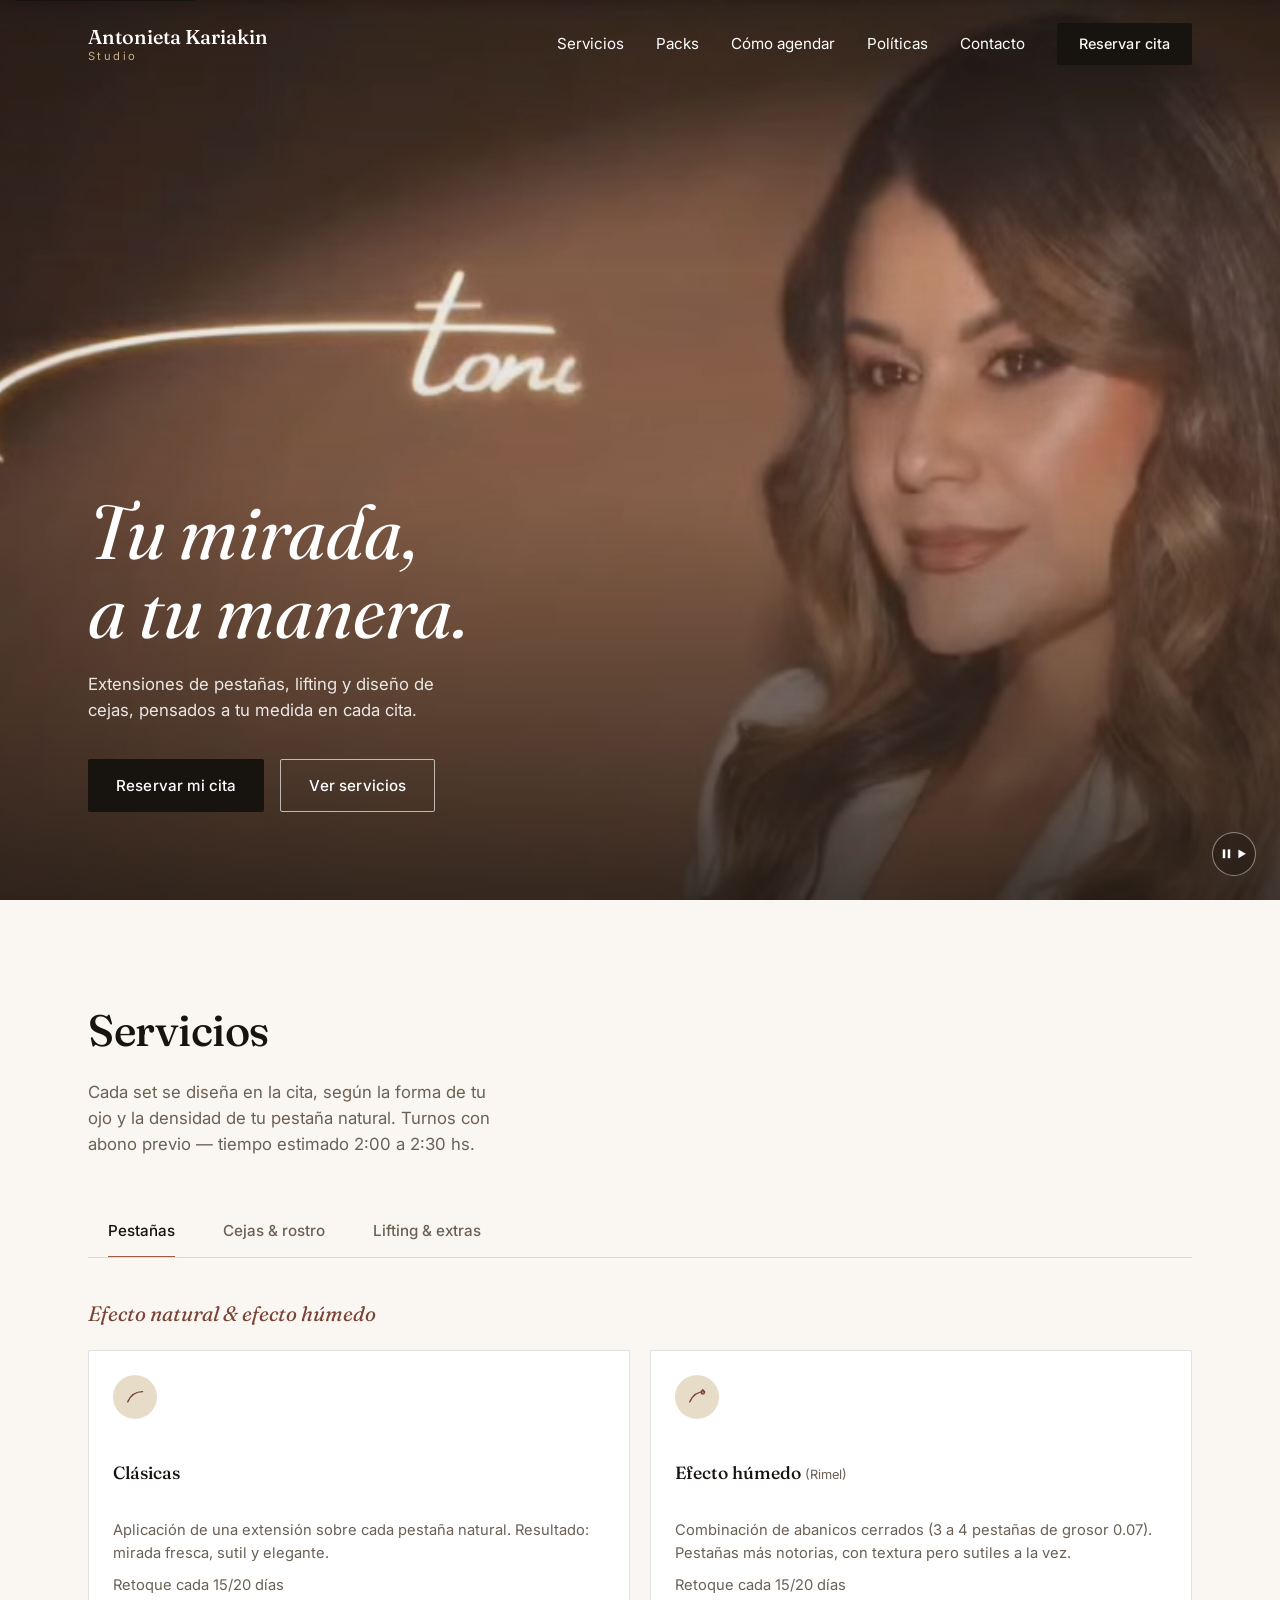
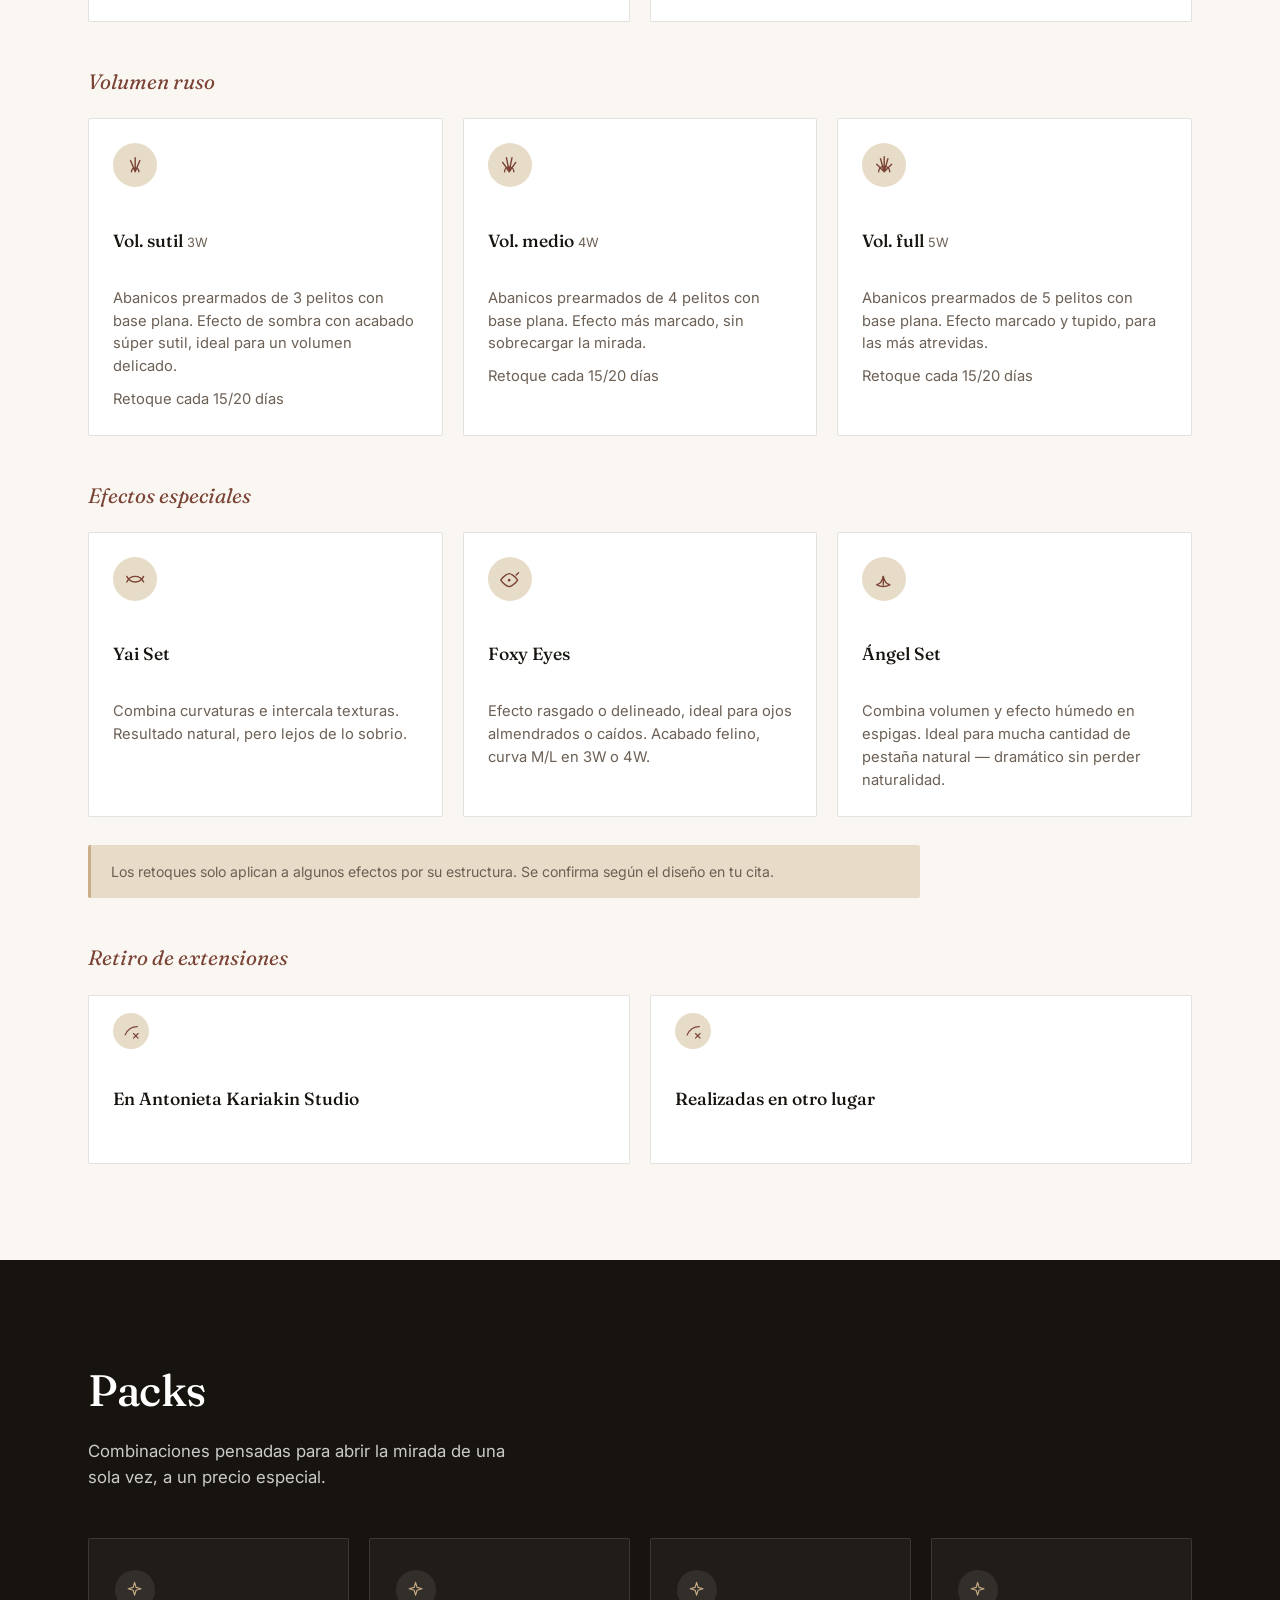
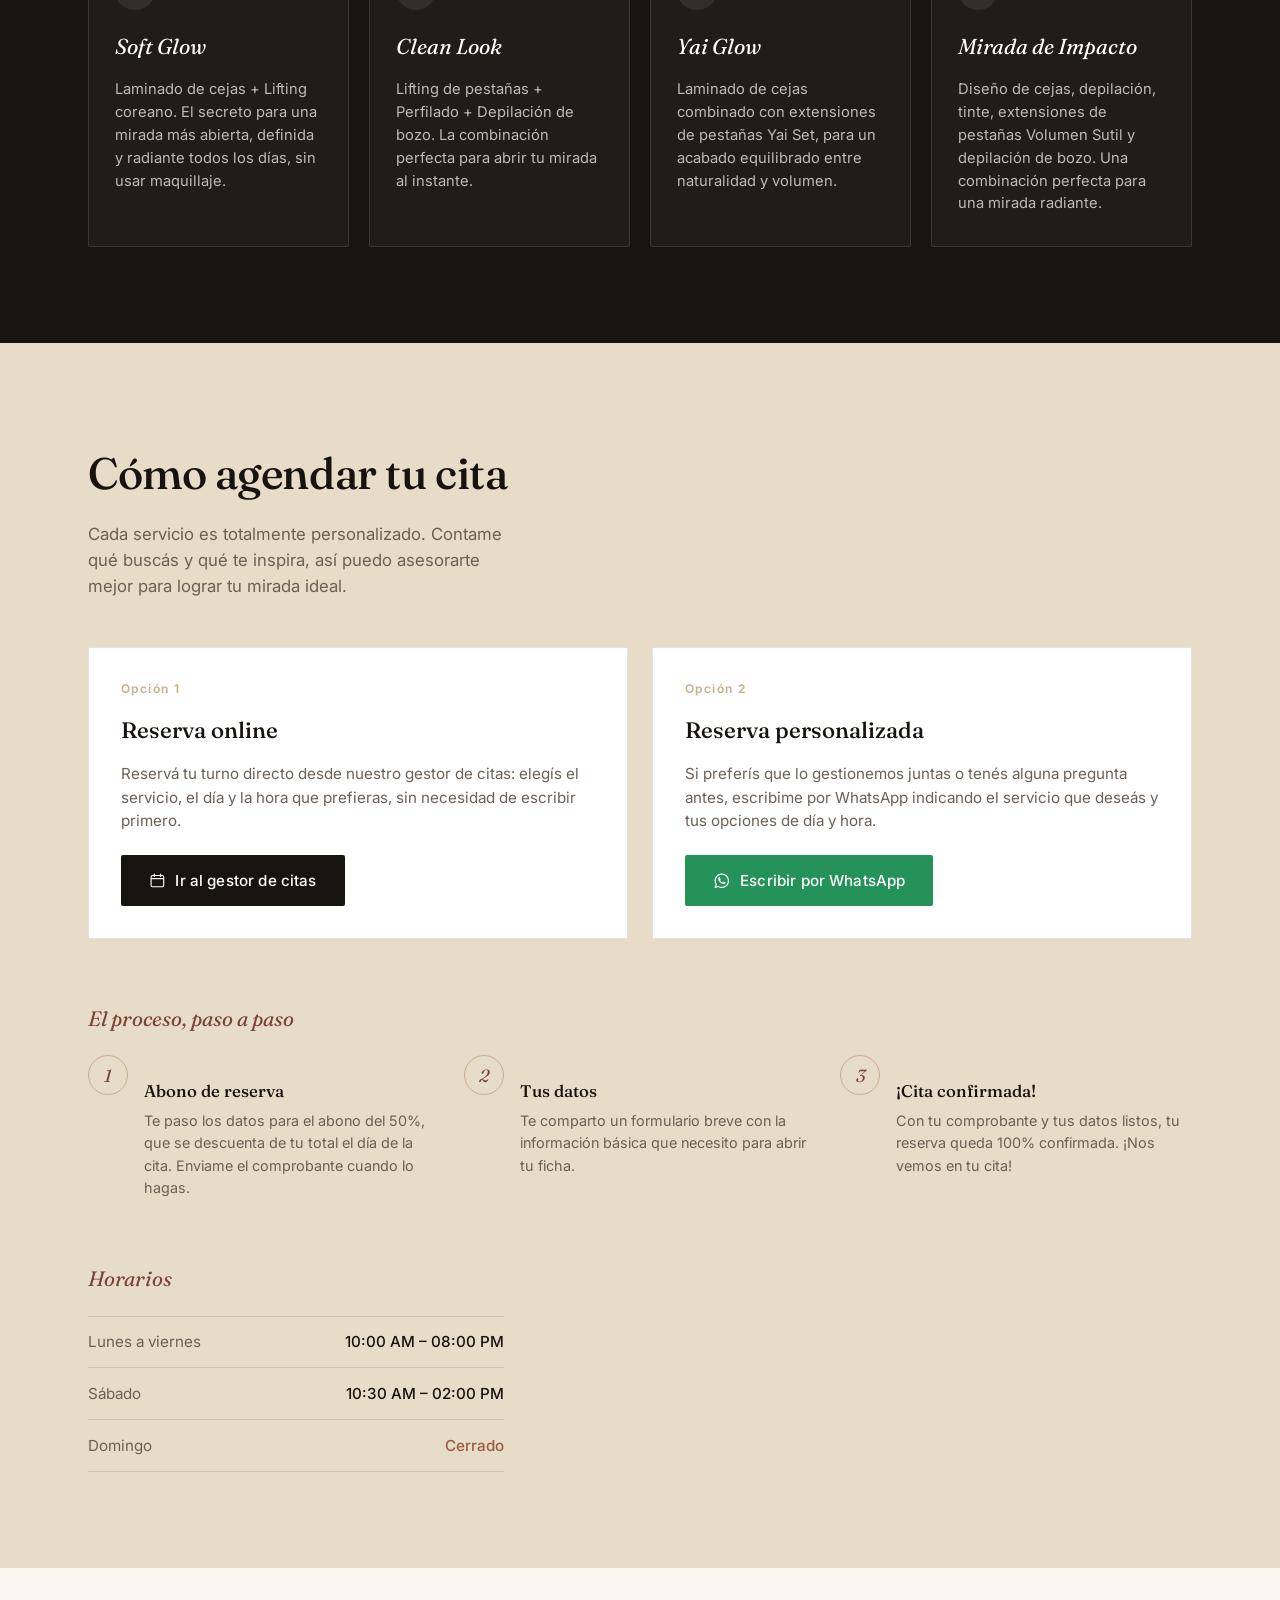
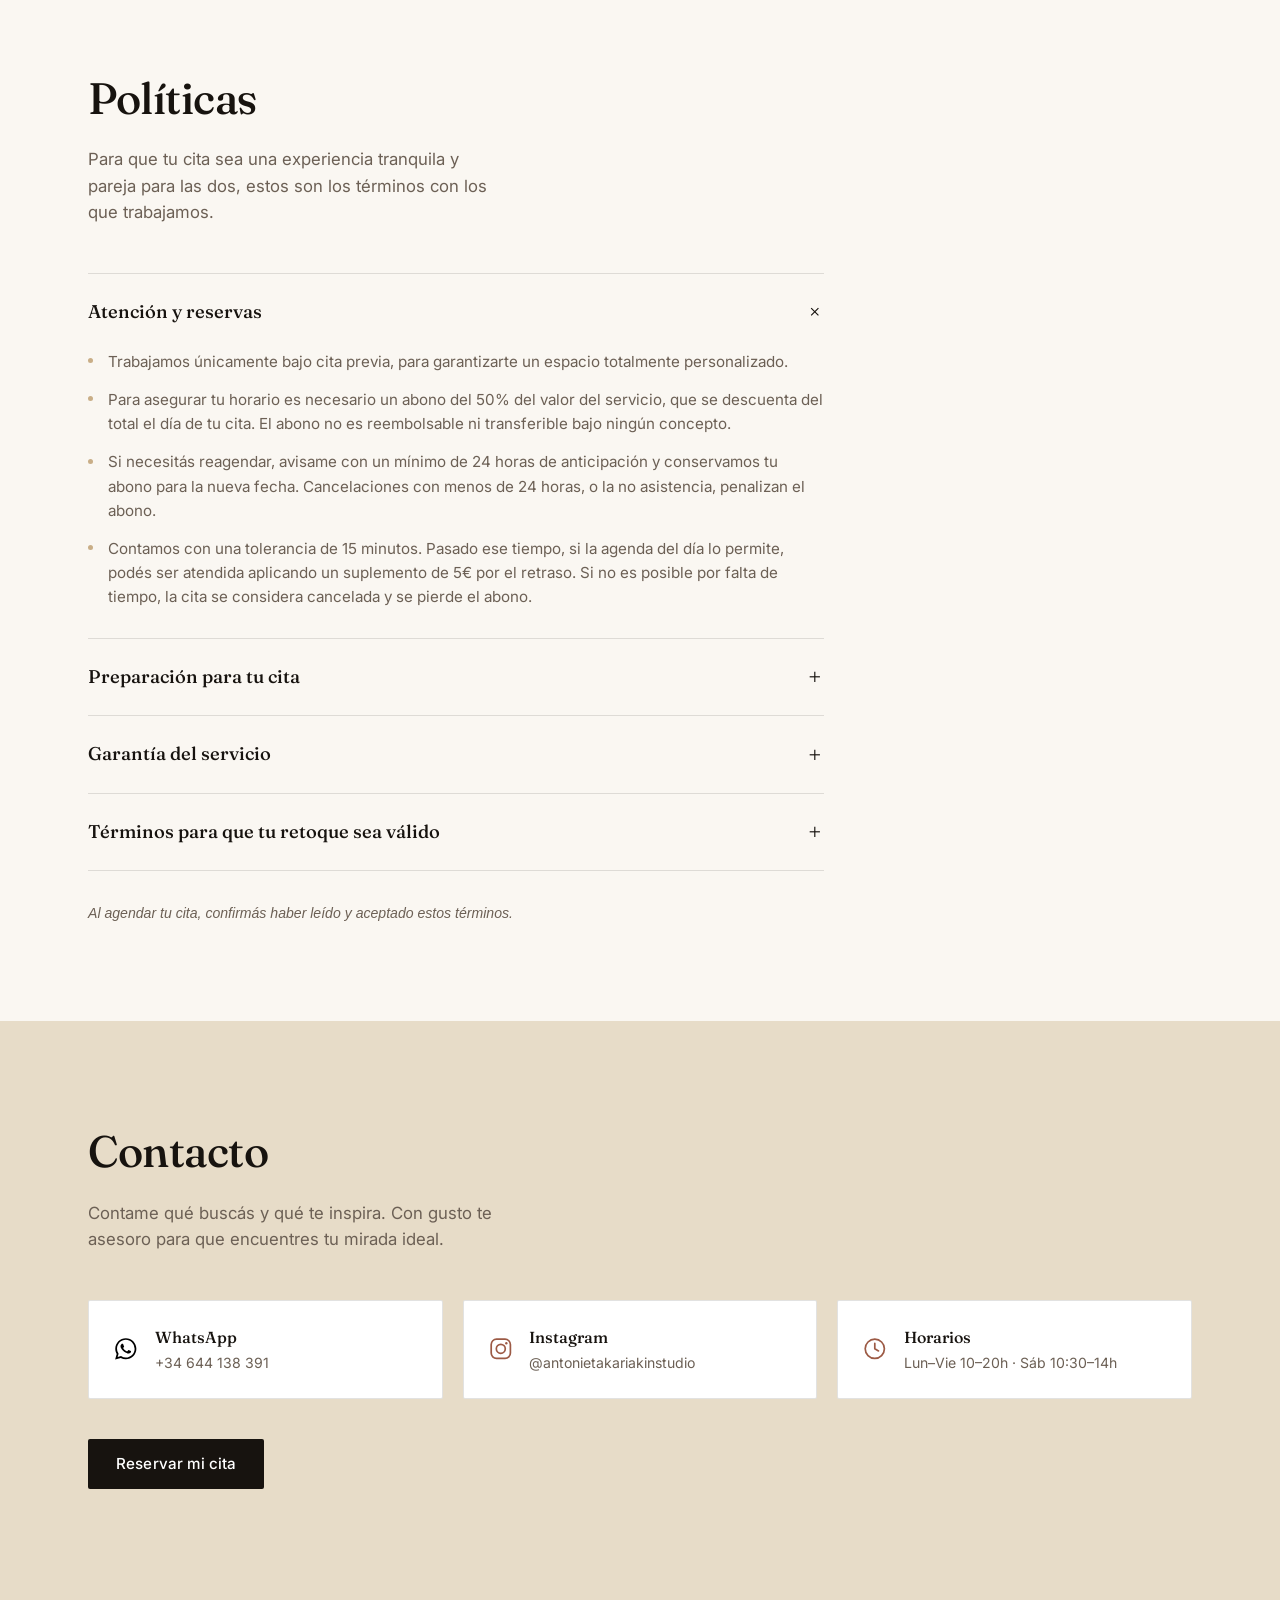
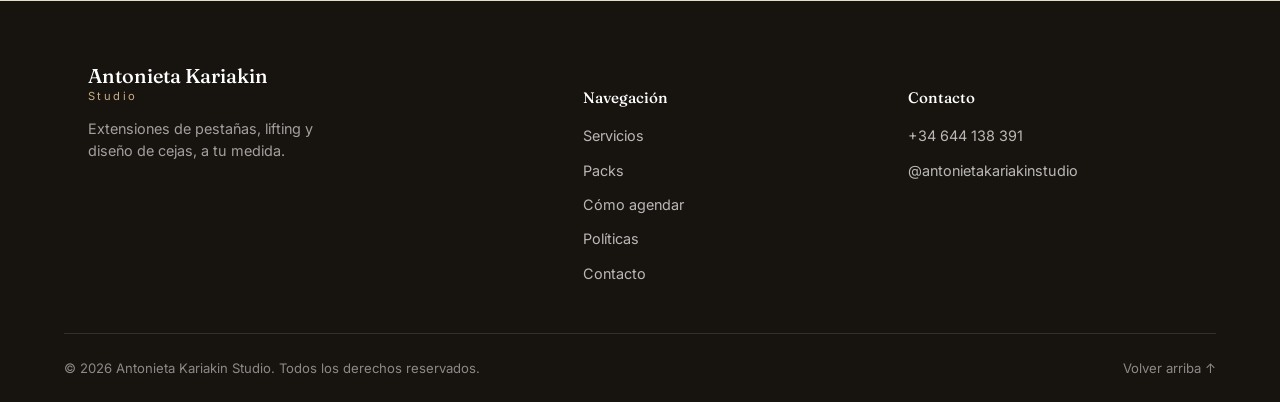
==== commit 4ed0d3be: "Add files via upload" ====
--- a/index.html
+++ b/index.html
@@ -77,7 +77,7 @@
 
     <section class="services" id="servicios" aria-labelledby="services-heading">
       <div class="wrap">
-        <div class="section-head">
+        <div class="section-head reveal">
           <h2 id="services-heading">Servicios</h2>
           <p class="section-lead">Cada set se diseña en la cita, según la forma de tu ojo y la densidad de tu pestaña natural. Turnos con abono previo — tiempo estimado 2:00 a 2:30&nbsp;hs.</p>
         </div>
@@ -94,7 +94,7 @@
 
             <h3 class="group-title">Efecto natural &amp; efecto húmedo</h3>
             <div class="service-grid">
-              <article class="service-card">
+              <article class="service-card reveal">
                 <div class="service-icon" aria-hidden="true"><svg viewBox="0 0 24 24"><path d="M4 17c3-7 9-11 16-11"/></svg></div>
                 <div class="service-card__head">
                   <h4>Clásicas</h4>
@@ -102,7 +102,7 @@
                 <p>Aplicación de una extensión sobre cada pestaña natural. Resultado: mirada fresca, sutil y elegante.</p>
                 <p class="retouch">Retoque cada 15/20 días</p>
               </article>
-              <article class="service-card">
+              <article class="service-card reveal">
                 <div class="service-icon" aria-hidden="true"><svg viewBox="0 0 24 24"><path d="M4 17c3-7 9-11 16-11"/><path d="M18 4c1.2 1 1.8 2 1.8 2.8a1.8 1.8 0 0 1-3.6 0C16.2 6 16.8 5 18 4Z"/></svg></div>
                 <div class="service-card__head">
                   <h4>Efecto húmedo <span class="alt-name">(Rimel)</span></h4>
@@ -114,7 +114,7 @@
 
             <h3 class="group-title">Volumen ruso</h3>
             <div class="service-grid service-grid--3">
-              <article class="service-card">
+              <article class="service-card reveal">
                 <div class="service-icon" aria-hidden="true"><svg viewBox="0 0 24 24"><path d="M8 19a4 4 0 0 1 8 0"/><path d="M12 19 7 7M12 19V4M12 19l5-12"/></svg></div>
                 <div class="service-card__head">
                   <h4>Vol. sutil <span class="alt-name">3W</span></h4>
@@ -122,7 +122,7 @@
                 <p>Abanicos prearmados de 3 pelitos con base plana. Efecto de sombra con acabado súper sutil, ideal para un volumen delicado.</p>
                 <p class="retouch">Retoque cada 15/20 días</p>
               </article>
-              <article class="service-card">
+              <article class="service-card reveal">
                 <div class="service-icon" aria-hidden="true"><svg viewBox="0 0 24 24"><path d="M7 19a5 5 0 0 1 10 0"/><path d="M12 19 5 9M12 19 9 4M12 19l3-15M12 19l7-10"/></svg></div>
                 <div class="service-card__head">
                   <h4>Vol. medio <span class="alt-name">4W</span></h4>
@@ -130,7 +130,7 @@
                 <p>Abanicos prearmados de 4 pelitos con base plana. Efecto más marcado, sin sobrecargar la mirada.</p>
                 <p class="retouch">Retoque cada 15/20 días</p>
               </article>
-              <article class="service-card">
+              <article class="service-card reveal">
                 <div class="service-icon" aria-hidden="true"><svg viewBox="0 0 24 24"><path d="M6 19a6 6 0 0 1 12 0"/><path d="M12 19 4 11M12 19 8 5M12 19V3M12 19l4-14M12 19l8-8"/></svg></div>
                 <div class="service-card__head">
                   <h4>Vol. full <span class="alt-name">5W</span></h4>
@@ -142,21 +142,21 @@
 
             <h3 class="group-title">Efectos especiales</h3>
             <div class="service-grid service-grid--3">
-              <article class="service-card">
+              <article class="service-card reveal">
                 <div class="service-icon" aria-hidden="true"><svg viewBox="0 0 24 24"><path d="M3 15c2-4 5-6 9-6s7 2 9 6"/><path d="M3 9c2 4 5 6 9 6s7-2 9-6"/></svg></div>
                 <div class="service-card__head">
                   <h4>Yai Set</h4>
                 </div>
                 <p>Combina curvaturas e intercala texturas. Resultado natural, pero lejos de lo sobrio.</p>
               </article>
-              <article class="service-card">
+              <article class="service-card reveal">
                 <div class="service-icon" aria-hidden="true"><svg viewBox="0 0 24 24"><path d="M3 13c3-5 8-7 9-7s6 2 9 7c-3 5-8 7-9 7s-6-2-9-7Z"/><path d="M19.5 7.5 22 5"/><circle cx="12" cy="13" r="1.4" fill="currentColor" stroke="none"/></svg></div>
                 <div class="service-card__head">
                   <h4>Foxy Eyes</h4>
                 </div>
                 <p>Efecto rasgado o delineado, ideal para ojos almendrados o caídos. Acabado felino, curva M/L en 3W o 4W.</p>
               </article>
-              <article class="service-card">
+              <article class="service-card reveal">
                 <div class="service-icon" aria-hidden="true"><svg viewBox="0 0 24 24"><path d="M4 18c4-1 6-4 7-9 1 5 3 8 7 9-4 2-10 2-14 0Z"/><path d="M11 9v9"/></svg></div>
                 <div class="service-card__head">
                   <h4>Ángel Set</h4>
@@ -164,17 +164,17 @@
                 <p>Combina volumen y efecto húmedo en espigas. Ideal para mucha cantidad de pestaña natural — dramático sin perder naturalidad.</p>
               </article>
             </div>
-            <p class="note-banner">Los retoques solo aplican a algunos efectos por su estructura. Se confirma según el diseño en tu cita.</p>
+            <p class="note-banner reveal">Los retoques solo aplican a algunos efectos por su estructura. Se confirma según el diseño en tu cita.</p>
 
             <h3 class="group-title">Retiro de extensiones</h3>
             <div class="service-grid service-grid--2 service-grid--compact">
-              <article class="service-card service-card--compact">
+              <article class="service-card service-card--compact reveal">
                 <div class="service-icon" aria-hidden="true"><svg viewBox="0 0 24 24"><path d="M4 17c3-7 9-11 16-11"/><path d="M15 15l6 6M21 15l-6 6"/></svg></div>
                 <div class="service-card__head">
                   <h4>En Antonieta Kariakin Studio</h4>
                 </div>
               </article>
-              <article class="service-card service-card--compact">
+              <article class="service-card service-card--compact reveal">
                 <div class="service-icon" aria-hidden="true"><svg viewBox="0 0 24 24"><path d="M4 17c3-7 9-11 16-11"/><path d="M15 15l6 6M21 15l-6 6"/></svg></div>
                 <div class="service-card__head">
                   <h4>Realizadas en otro lugar</h4>
@@ -186,42 +186,42 @@
           <!-- CEJAS & ROSTRO -->
           <div class="tab-panel" id="panel-cejas" role="tabpanel" aria-labelledby="tab-cejas" tabindex="0" hidden>
             <div class="service-grid">
-              <article class="service-card">
+              <article class="service-card reveal">
                 <div class="service-icon" aria-hidden="true"><svg viewBox="0 0 24 24"><path d="M3 15c3-7 8-9 9-9s6 2 9 9"/></svg></div>
                 <div class="service-card__head">
                   <h4>Perfilado de cejas</h4>
                 </div>
                 <p>Diseño de cejas personalizado con hilo, cera o pinza, analizando las características de tu rostro.</p>
               </article>
-              <article class="service-card">
+              <article class="service-card reveal">
                 <div class="service-icon" aria-hidden="true"><svg viewBox="0 0 24 24"><path d="M3 15c3-7 8-9 9-9s6 2 9 9"/><path d="M19 12c1.1 1 1.6 1.8 1.6 2.6a1.6 1.6 0 0 1-3.2 0c0-.8.5-1.6 1.6-2.6Z"/></svg></div>
                 <div class="service-card__head">
                   <h4>Brow henna / tinte</h4>
                 </div>
                 <p>Diseño de cejas personalizado, depilación con cera o hilo, y color con tinte o henna según tu colorimetría.</p>
               </article>
-              <article class="service-card">
+              <article class="service-card reveal">
                 <div class="service-icon" aria-hidden="true"><svg viewBox="0 0 24 24"><path d="M3 15c3-7 8-9 9-9s6 2 9 9"/><path d="M12 2v4M9.8 4.2 12 2l2.2 2.2"/></svg></div>
                 <div class="service-card__head">
                   <h4>Lami Brow Premium</h4>
                 </div>
                 <p>Diseño, depilación, laminación, hidratación y coloración con tinte. Cejas definidas y ordenadas con efecto lifting, sin esfuerzo diario. Dura de 4 a 5 semanas.</p>
               </article>
-              <article class="service-card">
+              <article class="service-card reveal">
                 <div class="service-icon" aria-hidden="true"><svg viewBox="0 0 24 24"><path d="M4 20c0-9 7-16 16-16-1 9-7 16-16 16Z"/><path d="M6.5 17.5 16 8"/></svg></div>
                 <div class="service-card__head">
                   <h4>Depilación facial</h4>
                 </div>
                 <p>Con hilo o cera. Incluye gel hidratante de aloe vera, masaje con ice globos y depilación de cejas.</p>
               </article>
-              <article class="service-card">
+              <article class="service-card reveal">
                 <div class="service-icon" aria-hidden="true"><svg viewBox="0 0 24 24"><rect x="5" y="9" width="14" height="6" rx="3"/></svg></div>
                 <div class="service-card__head">
                   <h4>Depilación bozo / mentón</h4>
                 </div>
                 <p>Depilación con hilo o cera dermatológica.</p>
               </article>
-              <article class="service-card">
+              <article class="service-card reveal">
                 <div class="service-icon" aria-hidden="true"><svg viewBox="0 0 24 24"><rect x="5" y="9" width="14" height="6" rx="3"/></svg></div>
                 <div class="service-card__head">
                   <h4>Depilación patillas</h4>
@@ -234,21 +234,21 @@
           <!-- LIFTING & EXTRAS -->
           <div class="tab-panel" id="panel-extras" role="tabpanel" aria-labelledby="tab-extras" tabindex="0" hidden>
             <div class="service-grid">
-              <article class="service-card">
+              <article class="service-card reveal">
                 <div class="service-icon" aria-hidden="true"><svg viewBox="0 0 24 24"><path d="M4 16c1-9 9-14 16-11"/><path d="M17 3.5c1.6.2 2.6 1 3 2.5-1.6.6-2.9.2-3.6-1"/></svg></div>
                 <div class="service-card__head">
                   <h4>Lamilashes Premium</h4>
                 </div>
                 <p>Lifting con la curvatura ideal para tu forma de ojo y tipo de pestaña, más tinte para intensificar el color y tratamiento nutritivo e hidratante.</p>
               </article>
-              <article class="service-card">
+              <article class="service-card reveal">
                 <div class="service-icon" aria-hidden="true"><svg viewBox="0 0 24 24"><path d="M4 12a8 8 0 1 1 2.3 5.6"/><path d="M4 17.2v-4.4h4.4"/></svg></div>
                 <div class="service-card__head">
                   <h4>Reversa de lifting</h4>
                 </div>
                 <p>Revierte el lifting anterior dejando tu pestaña en su dirección natural, con tratamiento profundo e hidratación.</p>
               </article>
-              <article class="service-card">
+              <article class="service-card reveal">
                 <div class="service-icon" aria-hidden="true"><svg viewBox="0 0 24 24"><circle cx="12" cy="12" r="8"/><circle cx="9" cy="10" r="0.6" fill="currentColor" stroke="none"/><circle cx="14" cy="9" r="0.6" fill="currentColor" stroke="none"/><circle cx="15" cy="14" r="0.6" fill="currentColor" stroke="none"/><circle cx="10" cy="15" r="0.6" fill="currentColor" stroke="none"/></svg></div>
                 <div class="service-card__head">
                   <h4>Retirar maquillaje de pestañas</h4>
@@ -263,28 +263,28 @@
 
     <section class="packs" id="packs" aria-labelledby="packs-heading">
       <div class="wrap">
-        <div class="section-head section-head--light">
+        <div class="section-head section-head--light reveal">
           <h2 id="packs-heading">Packs</h2>
           <p class="section-lead section-lead--light">Combinaciones pensadas para abrir la mirada de una sola vez, a un precio especial.</p>
         </div>
 
         <div class="pack-grid">
-          <article class="pack-card">
+          <article class="pack-card reveal">
             <div class="pack-icon" aria-hidden="true"><svg viewBox="0 0 24 24"><path d="M12 3l1.8 6.2L20 11l-6.2 1.8L12 19l-1.8-6.2L4 11l6.2-1.8L12 3Z"/></svg></div>
             <h3>Soft Glow</h3>
             <p>Laminado de cejas + Lifting coreano. El secreto para una mirada más abierta, definida y radiante todos los días, sin usar maquillaje.</p>
           </article>
-          <article class="pack-card">
+          <article class="pack-card reveal">
             <div class="pack-icon" aria-hidden="true"><svg viewBox="0 0 24 24"><path d="M12 3l1.8 6.2L20 11l-6.2 1.8L12 19l-1.8-6.2L4 11l6.2-1.8L12 3Z"/></svg></div>
             <h3>Clean Look</h3>
             <p>Lifting de pestañas + Perfilado + Depilación de bozo. La combinación perfecta para abrir tu mirada al instante.</p>
           </article>
-          <article class="pack-card">
+          <article class="pack-card reveal">
             <div class="pack-icon" aria-hidden="true"><svg viewBox="0 0 24 24"><path d="M12 3l1.8 6.2L20 11l-6.2 1.8L12 19l-1.8-6.2L4 11l6.2-1.8L12 3Z"/></svg></div>
             <h3>Yai Glow</h3>
             <p>Laminado de cejas combinado con extensiones de pestañas Yai Set, para un acabado equilibrado entre naturalidad y volumen.</p>
           </article>
-          <article class="pack-card">
+          <article class="pack-card reveal">
             <div class="pack-icon" aria-hidden="true"><svg viewBox="0 0 24 24"><path d="M12 3l1.8 6.2L20 11l-6.2 1.8L12 19l-1.8-6.2L4 11l6.2-1.8L12 3Z"/></svg></div>
             <h3>Mirada de Impacto</h3>
             <p>Diseño de cejas, depilación, tinte, extensiones de pestañas Volumen Sutil y depilación de bozo. Una combinación perfecta para una mirada radiante.</p>
@@ -295,13 +295,13 @@
 
     <section class="booking" id="agendar" aria-labelledby="booking-heading">
       <div class="wrap">
-        <div class="section-head">
+        <div class="section-head reveal">
           <h2 id="booking-heading">Cómo agendar tu cita</h2>
           <p class="section-lead">Cada servicio es totalmente personalizado. Contame qué buscás y qué te inspira, así puedo asesorarte mejor para lograr tu mirada ideal.</p>
         </div>
 
         <div class="booking-grid">
-          <article class="booking-card">
+          <article class="booking-card reveal">
             <span class="booking-card__tag">Opción 1</span>
             <h3>Reserva online</h3>
             <p>Reservá tu turno directo desde nuestro gestor de citas: elegís el servicio, el día y la hora que prefieras, sin necesidad de escribir primero.</p>
@@ -311,7 +311,7 @@
             </a>
           </article>
 
-          <article class="booking-card">
+          <article class="booking-card reveal">
             <span class="booking-card__tag">Opción 2</span>
             <h3>Reserva personalizada</h3>
             <p>Si preferís que lo gestionemos juntas o tenés alguna pregunta antes, escribime por WhatsApp indicando el servicio que deseás y tus opciones de día y hora.</p>
@@ -322,24 +322,24 @@
           </article>
         </div>
 
-        <div class="booking-flow">
+        <div class="booking-flow reveal">
           <h3 class="group-title">El proceso, paso a paso</h3>
           <ol class="flow-list">
-            <li class="flow-step">
+            <li class="flow-step reveal">
               <span class="flow-step__num">1</span>
               <div>
                 <h4>Abono de reserva</h4>
                 <p>Te paso los datos para el abono del 50%, que se descuenta de tu total el día de la cita. Enviame el comprobante cuando lo hagas.</p>
               </div>
             </li>
-            <li class="flow-step">
+            <li class="flow-step reveal">
               <span class="flow-step__num">2</span>
               <div>
                 <h4>Tus datos</h4>
                 <p>Te comparto un formulario breve con la información básica que necesito para abrir tu ficha.</p>
               </div>
             </li>
-            <li class="flow-step">
+            <li class="flow-step reveal">
               <span class="flow-step__num">3</span>
               <div>
                 <h4>¡Cita confirmada!</h4>
@@ -349,7 +349,7 @@
           </ol>
         </div>
 
-        <div class="schedule">
+        <div class="schedule reveal">
           <h3 class="group-title">Horarios</h3>
           <ul class="schedule-list">
             <li><span>Lunes a viernes</span><span>10:00 AM – 08:00 PM</span></li>
@@ -362,13 +362,13 @@
 
     <section class="policies" id="politicas" aria-labelledby="policies-heading">
       <div class="wrap">
-        <div class="section-head">
+        <div class="section-head reveal">
           <h2 id="policies-heading">Políticas</h2>
           <p class="section-lead">Para que tu cita sea una experiencia tranquila y pareja para las dos, estos son los términos con los que trabajamos.</p>
         </div>
 
         <div class="accordion">
-          <details class="accordion-item" open>
+          <details class="accordion-item reveal" open>
             <summary>
               <span>Atención y reservas</span>
               <svg class="accordion-icon" viewBox="0 0 24 24" aria-hidden="true"><line x1="5" y1="12" x2="19" y2="12"></line><line x1="12" y1="5" x2="12" y2="19"></line></svg>
@@ -383,7 +383,7 @@
             </div>
           </details>
 
-          <details class="accordion-item">
+          <details class="accordion-item reveal">
             <summary>
               <span>Preparación para tu cita</span>
               <svg class="accordion-icon" viewBox="0 0 24 24" aria-hidden="true"><line x1="5" y1="12" x2="19" y2="12"></line><line x1="12" y1="5" x2="12" y2="19"></line></svg>
@@ -397,7 +397,7 @@
             </div>
           </details>
 
-          <details class="accordion-item">
+          <details class="accordion-item reveal">
             <summary>
               <span>Garantía del servicio</span>
               <svg class="accordion-icon" viewBox="0 0 24 24" aria-hidden="true"><line x1="5" y1="12" x2="19" y2="12"></line><line x1="12" y1="5" x2="12" y2="19"></line></svg>
@@ -410,7 +410,7 @@
             </div>
           </details>
 
-          <details class="accordion-item">
+          <details class="accordion-item reveal">
             <summary>
               <span>Términos para que tu retoque sea válido</span>
               <svg class="accordion-icon" viewBox="0 0 24 24" aria-hidden="true"><line x1="5" y1="12" x2="19" y2="12"></line><line x1="12" y1="5" x2="12" y2="19"></line></svg>
@@ -428,19 +428,19 @@
           </details>
         </div>
 
-        <p class="policies-note">Al agendar tu cita, confirmás haber leído y aceptado estos términos.</p>
+        <p class="policies-note reveal">Al agendar tu cita, confirmás haber leído y aceptado estos términos.</p>
       </div>
     </section>
 
     <section class="contact" id="contacto" aria-labelledby="contact-heading">
       <div class="wrap contact__inner">
-        <div class="section-head">
+        <div class="section-head reveal">
           <h2 id="contact-heading">Contacto</h2>
           <p class="section-lead">Contame qué buscás y qué te inspira. Con gusto te asesoro para que encuentres tu mirada ideal.</p>
         </div>
 
         <div class="contact-grid">
-          <a class="contact-card" href="https://wa.me/34644138391?text=Hola%2C%20quiero%20hacerte%20una%20consulta" target="_blank" rel="noopener">
+          <a class="contact-card reveal" href="https://wa.me/34644138391?text=Hola%2C%20quiero%20hacerte%20una%20consulta" target="_blank" rel="noopener">
             <svg class="icon" viewBox="0 0 24 24" aria-hidden="true"><path d="M12.04 2C6.58 2 2.13 6.45 2.13 11.91c0 1.75.46 3.45 1.32 4.95L2 22l5.29-1.39c1.44.79 3.06 1.2 4.71 1.2h.004c5.46 0 9.91-4.45 9.91-9.91C21.93 6.45 17.5 2 12.04 2zm0 18.15h-.003a8.23 8.23 0 0 1-4.2-1.15l-.3-.18-3.14.82.84-3.06-.2-.32a8.23 8.23 0 0 1-1.26-4.4c0-4.55 3.7-8.25 8.26-8.25 2.2 0 4.28.86 5.84 2.42a8.2 8.2 0 0 1 2.41 5.84c0 4.56-3.71 8.26-8.26 8.26zm4.52-6.19c-.25-.12-1.47-.72-1.7-.81-.23-.08-.39-.12-.56.13-.16.25-.64.81-.78.97-.15.16-.29.18-.54.06-.25-.12-1.04-.38-1.98-1.22-.73-.65-1.23-1.46-1.37-1.71-.14-.25-.02-.38.11-.51.11-.11.25-.29.37-.43.12-.15.16-.25.25-.41.08-.16.04-.31-.02-.43-.06-.13-.56-1.35-.77-1.85-.2-.48-.41-.42-.56-.43h-.48c-.16 0-.42.06-.64.31-.22.25-.85.83-.85 2.02s.87 2.35.99 2.51c.12.16 1.71 2.6 4.14 3.65.58.25 1.03.4 1.38.51.58.18 1.11.16 1.53.1.47-.07 1.47-.6 1.67-1.18.21-.58.21-1.08.15-1.18-.06-.11-.23-.17-.48-.29z"/></svg>
             <div>
               <h3>WhatsApp</h3>
@@ -449,7 +449,7 @@
           </a>
 
           <!-- TODO: reemplazar por tu usuario real de Instagram -->
-          <a class="contact-card" href="https://instagram.com/antonietakariakinstudio" target="_blank" rel="noopener">
+          <a class="contact-card reveal" href="https://instagram.com/antonietakariakinstudio" target="_blank" rel="noopener">
             <svg class="icon" viewBox="0 0 24 24" aria-hidden="true"><rect x="3" y="3" width="18" height="18" rx="5" fill="none" stroke="currentColor" stroke-width="1.6"></rect><circle cx="12" cy="12" r="4.2" fill="none" stroke="currentColor" stroke-width="1.6"></circle><circle cx="17.2" cy="6.8" r="1.1" fill="currentColor"></circle></svg>
             <div>
               <h3>Instagram</h3>
@@ -457,7 +457,7 @@
             </div>
           </a>
 
-          <div class="contact-card contact-card--static">
+          <div class="contact-card contact-card--static reveal">
             <svg class="icon" viewBox="0 0 24 24" aria-hidden="true"><circle cx="12" cy="12" r="9" fill="none" stroke="currentColor" stroke-width="1.6"></circle><polyline points="12,7 12,12 15.5,14" fill="none" stroke="currentColor" stroke-width="1.6" stroke-linecap="round" stroke-linejoin="round"></polyline></svg>
             <div>
               <h3>Horarios</h3>
--- a/assets/css/style.css
+++ b/assets/css/style.css
@@ -2,15 +2,16 @@
    Antonieta Kariakin Studio — Design tokens
    ============================================ */
 :root{
-  /* Color */
-  --color-bg:        #FAF3EE;
-  --color-bg-alt:    #EFE2D8;
-  --color-ink:       #2E241F;
-  --color-ink-soft:  #6B5B4F;
-  --color-accent:    #A8574A;
-  --color-accent-dk: #8B4238;
-  --color-caramel:   #C99A7A;
-  --color-line:      rgba(46, 36, 31, 0.12);
+  /* Color — paleta inspirada en Santander Studio (marfil / negro / taupe),
+     conservando el marrón original como acento de marca */
+  --color-bg:        #FAF7F2;
+  --color-bg-alt:    #E7DCC8;
+  --color-ink:       #17130F;
+  --color-ink-soft:  #6C6055;
+  --color-accent:    #9C5A45;
+  --color-accent-dk: #7A4335;
+  --color-caramel:   #C9AE87;
+  --color-line:      rgba(23, 19, 15, 0.12);
   --color-surface:   #FFFFFF;
 
   /* Type */
@@ -69,60 +70,6 @@
 }
 
 /* ============================================
-   Scroll reveal animations
-   Elements fade + rise into view as they cross
-   the viewport, and reset when they leave it so
-   the effect replays scrolling up or down.
-   ============================================ */
-.reveal{
-  opacity: 0;
-  transform: translateY(32px);
-  transition: opacity 0.7s var(--ease), transform 0.7s var(--ease);
-  transition-delay: var(--reveal-delay, 0ms);
-  will-change: opacity, transform;
-}
-.reveal.is-visible{
-  opacity: 1;
-  transform: translateY(0);
-}
-
-/* Staggered entrance for cards inside grids/lists */
-.service-grid > .reveal:nth-child(1),
-.service-grid > .reveal:nth-child(4n+1),
-.pack-grid > .reveal:nth-child(1),
-.pack-grid > .reveal:nth-child(4n+1),
-.contact-grid > .reveal:nth-child(1),
-.booking-grid > .reveal:nth-child(1),
-.flow-list > .reveal:nth-child(1),
-.accordion > .reveal:nth-child(1){ transition-delay: 0ms; }
-
-.service-grid > .reveal:nth-child(2),
-.service-grid > .reveal:nth-child(4n+2),
-.pack-grid > .reveal:nth-child(2),
-.pack-grid > .reveal:nth-child(4n+2),
-.contact-grid > .reveal:nth-child(2),
-.booking-grid > .reveal:nth-child(2),
-.flow-list > .reveal:nth-child(2),
-.accordion > .reveal:nth-child(2){ transition-delay: 90ms; }
-
-.service-grid > .reveal:nth-child(3),
-.service-grid > .reveal:nth-child(4n+3),
-.pack-grid > .reveal:nth-child(3),
-.pack-grid > .reveal:nth-child(4n+3),
-.contact-grid > .reveal:nth-child(3),
-.booking-grid > .reveal:nth-child(3),
-.flow-list > .reveal:nth-child(3),
-.accordion > .reveal:nth-child(3){ transition-delay: 180ms; }
-
-.service-grid > .reveal:nth-child(4),
-.pack-grid > .reveal:nth-child(4),
-.accordion > .reveal:nth-child(4){ transition-delay: 270ms; }
-
-@media (prefers-reduced-motion: reduce){
-  .reveal{ opacity: 1; transform: none; transition: none; }
-}
-
-/* ============================================
    Buttons
    ============================================ */
 .btn{
@@ -138,7 +85,7 @@
   white-space: nowrap;
 }
 .btn--primary{
-  background: var(--color-accent);
+  background: var(--color-ink);
   color: #fff;
   display: inline-flex;
   align-items: center;
@@ -182,7 +129,7 @@
   transition: background-color 0.35s var(--ease), box-shadow 0.35s var(--ease);
 }
 .site-header.is-scrolled{
-  background: rgba(250, 243, 238, 0.92);
+  background: rgba(250, 247, 242, 0.92);
   backdrop-filter: saturate(140%) blur(10px);
   box-shadow: 0 1px 0 var(--color-line);
 }
@@ -310,9 +257,9 @@
   pointer-events: none;
   background: linear-gradient(
     180deg,
-    rgba(46, 36, 31, 0.18) 0%,
-    rgba(46, 36, 31, 0.02) 35%,
-    rgba(46, 36, 31, 0.35) 100%
+    rgba(23, 19, 15, 0.18) 0%,
+    rgba(23, 19, 15, 0.02) 35%,
+    rgba(23, 19, 15, 0.35) 100%
   );
 }
 
@@ -361,12 +308,12 @@
   border: 1px solid rgba(255,255,255,0.45);
   border-radius: 50%;
   color: #fff;
-  background: rgba(46,36,31,0.35);
+  background: rgba(23,19,15,0.35);
   backdrop-filter: blur(6px);
   transition: background-color 0.25s var(--ease), border-color 0.25s var(--ease);
 }
 .hero__toggle:hover{
-  background: rgba(46,36,31,0.6);
+  background: rgba(23,19,15,0.6);
   border-color: #fff;
 }
 .hero__toggle .icon{
@@ -384,40 +331,21 @@
     overflow: hidden;
   }
 
-  /*
-    Cap how large the video is ever allowed to render. Without this,
-    "inset:0" would stretch the source footage to fill any viewport,
-    including huge desktop/4K screens — which is what causes the
-    blurry, over-scaled look. Centering it with a max-width/max-height
-    means it stops growing at these limits and the extra space (only
-    visible on very wide or very tall screens) is filled by the
-    .hero background color instead of a pixelated video.
-
-    NOTE: 1920x1080 is a conservative placeholder matching typical
-    "optimized for web" export sizes. If you know the exact resolution
-    of hero.mp4 / hero.webm, swap these two values for the real ones
-    (e.g. run `ffprobe assets/video/hero.mp4` from a terminal) so the
-    cap matches the footage exactly instead of guessing.
-  */
   .hero__media{
     position: absolute;
-    top: 50%;
-    left: 50%;
-    transform: translate(-50%, -50%);
+    inset: 0;
     width: 100%;
     height: 100%;
-    max-width: 1920px;
-    max-height: 1080px;
     aspect-ratio: auto;
   }
 
   .hero__scrim{
     background: linear-gradient(
       180deg,
-      rgba(46, 36, 31, 0.35) 0%,
-      rgba(46, 36, 31, 0.05) 30%,
-      rgba(46, 36, 31, 0.15) 55%,
-      rgba(46, 36, 31, 0.78) 100%
+      rgba(23, 19, 15, 0.35) 0%,
+      rgba(23, 19, 15, 0.05) 30%,
+      rgba(23, 19, 15, 0.15) 55%,
+      rgba(23, 19, 15, 0.78) 100%
     );
   }
 
@@ -541,13 +469,12 @@
   border: 1px solid var(--color-line);
   border-radius: var(--radius);
   padding: 1.5rem;
-  transition: border-color 0.25s var(--ease), transform 0.25s var(--ease), opacity 0.7s var(--ease);
+  transition: border-color 0.25s var(--ease), transform 0.25s var(--ease);
 }
 .service-card:hover{
   border-color: var(--color-caramel);
   transform: translateY(-2px);
 }
-.service-card.reveal.is-visible:hover{ transform: translateY(-2px); }
 .service-card--compact{ padding: 1.1rem 1.5rem; }
 
 .service-card__head{
@@ -623,7 +550,7 @@
   display: flex;
   flex-direction: column;
   gap: 0.9rem;
-  transition: border-color 0.25s var(--ease), background-color 0.25s var(--ease), opacity 0.7s var(--ease), transform 0.7s var(--ease);
+  transition: border-color 0.25s var(--ease), background-color 0.25s var(--ease);
 }
 .pack-card:hover{
   border-color: var(--color-caramel);
@@ -926,7 +853,7 @@
   background: var(--color-surface);
   border: 1px solid var(--color-line);
   border-radius: var(--radius);
-  transition: border-color 0.25s var(--ease), transform 0.25s var(--ease), opacity 0.7s var(--ease);
+  transition: border-color 0.25s var(--ease), transform 0.25s var(--ease);
 }
 a.contact-card:hover{
   border-color: var(--color-caramel);
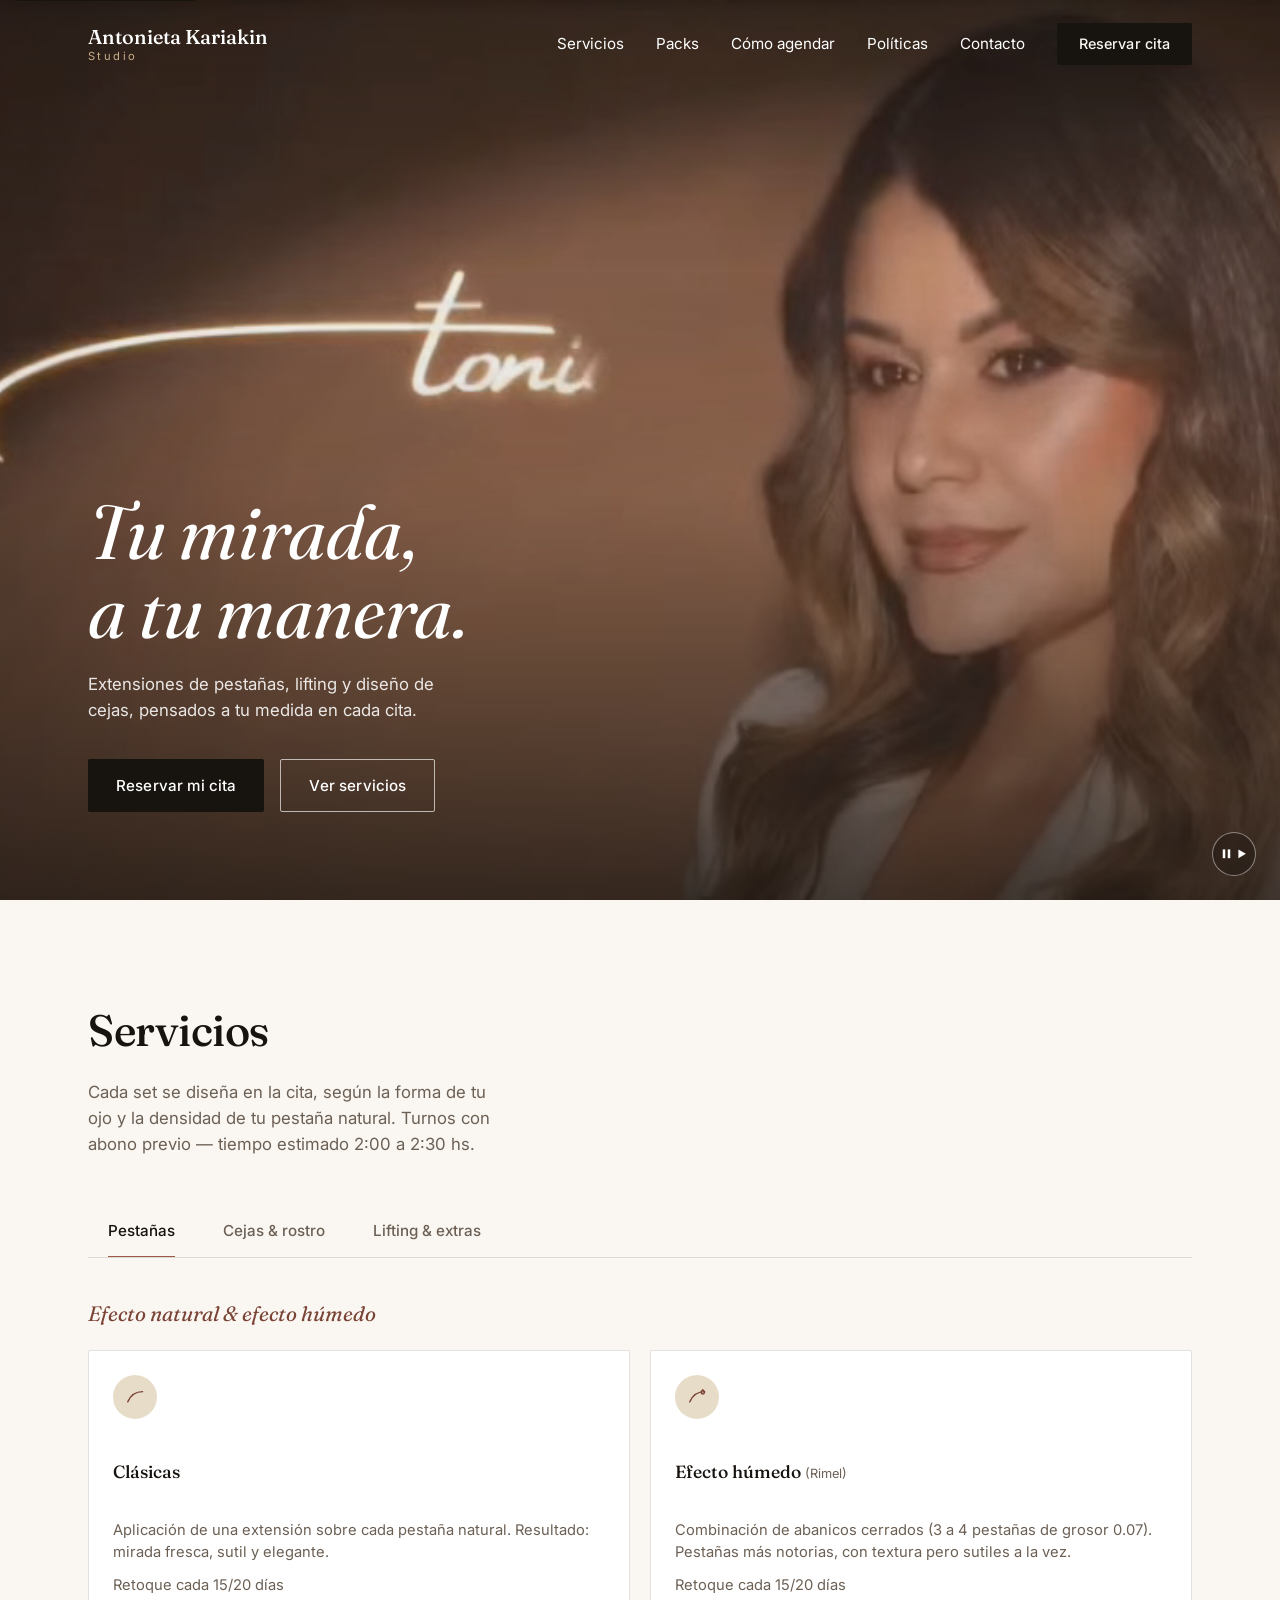
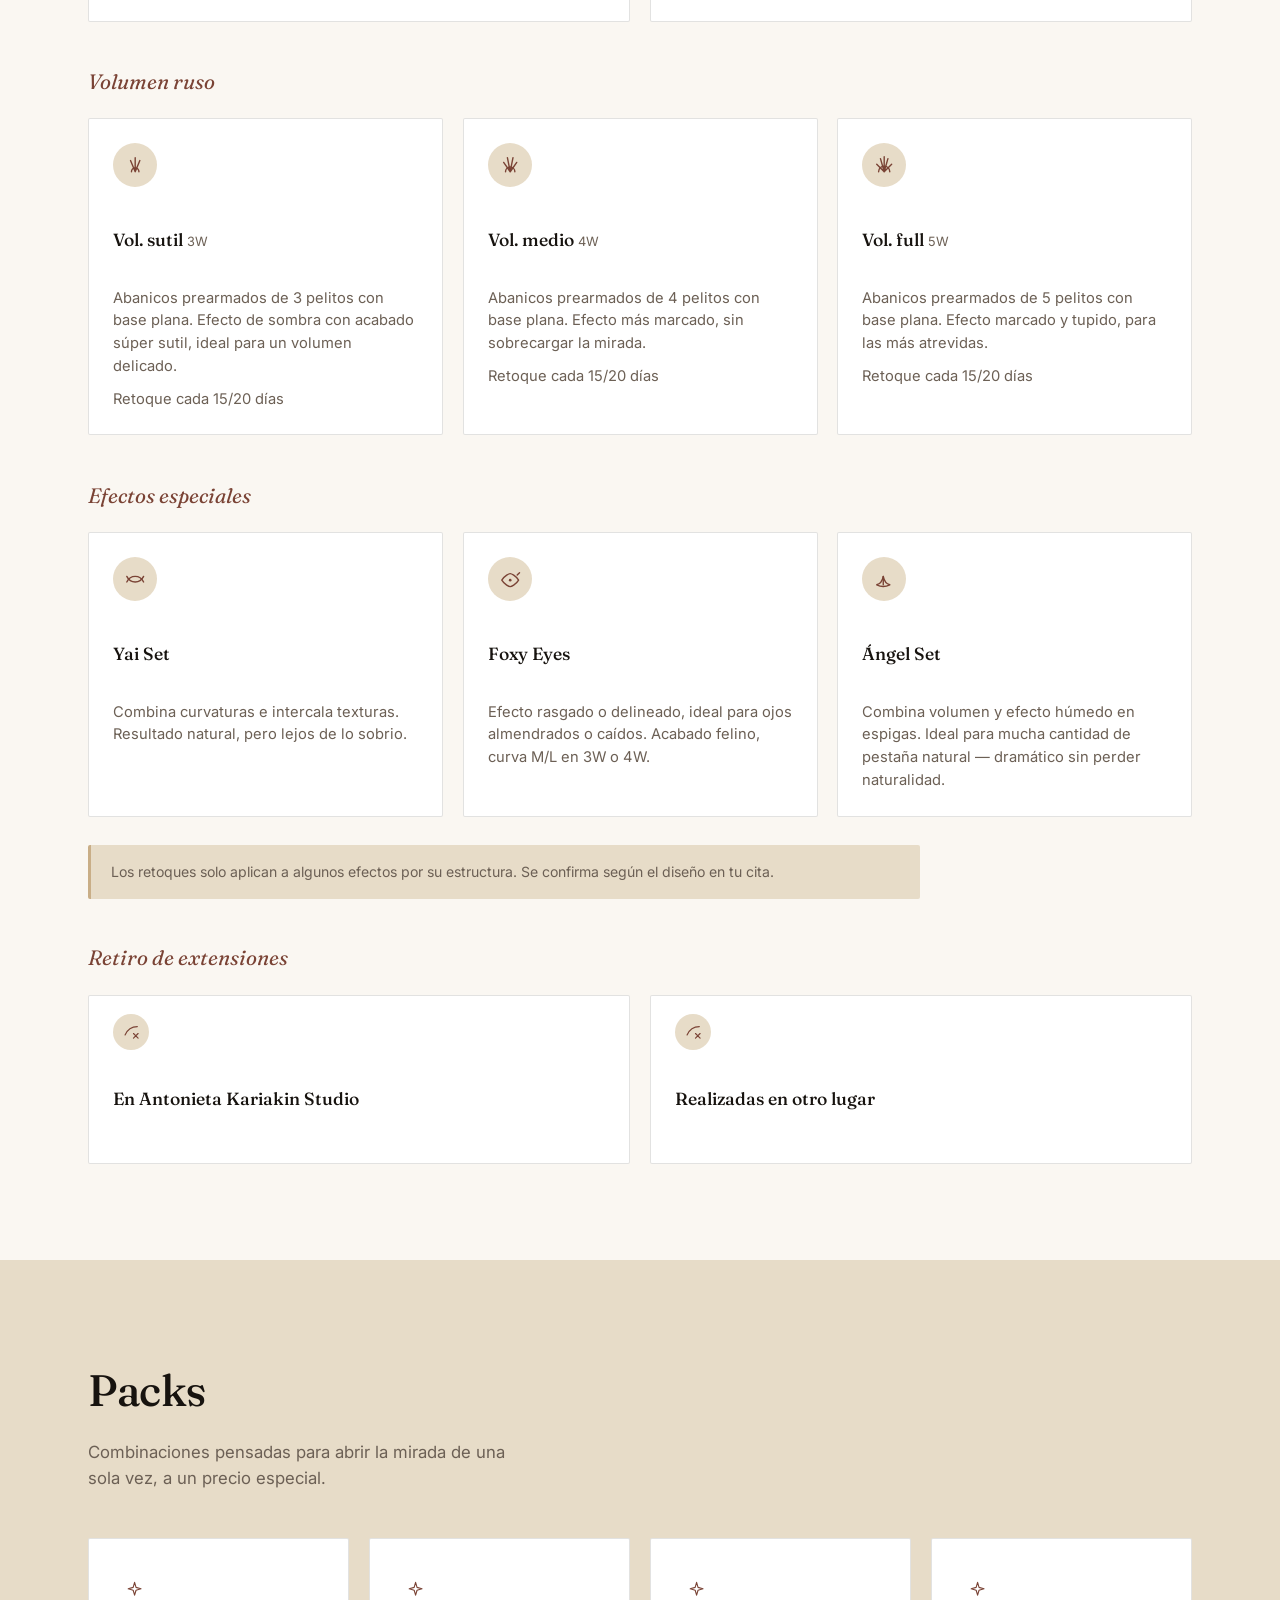
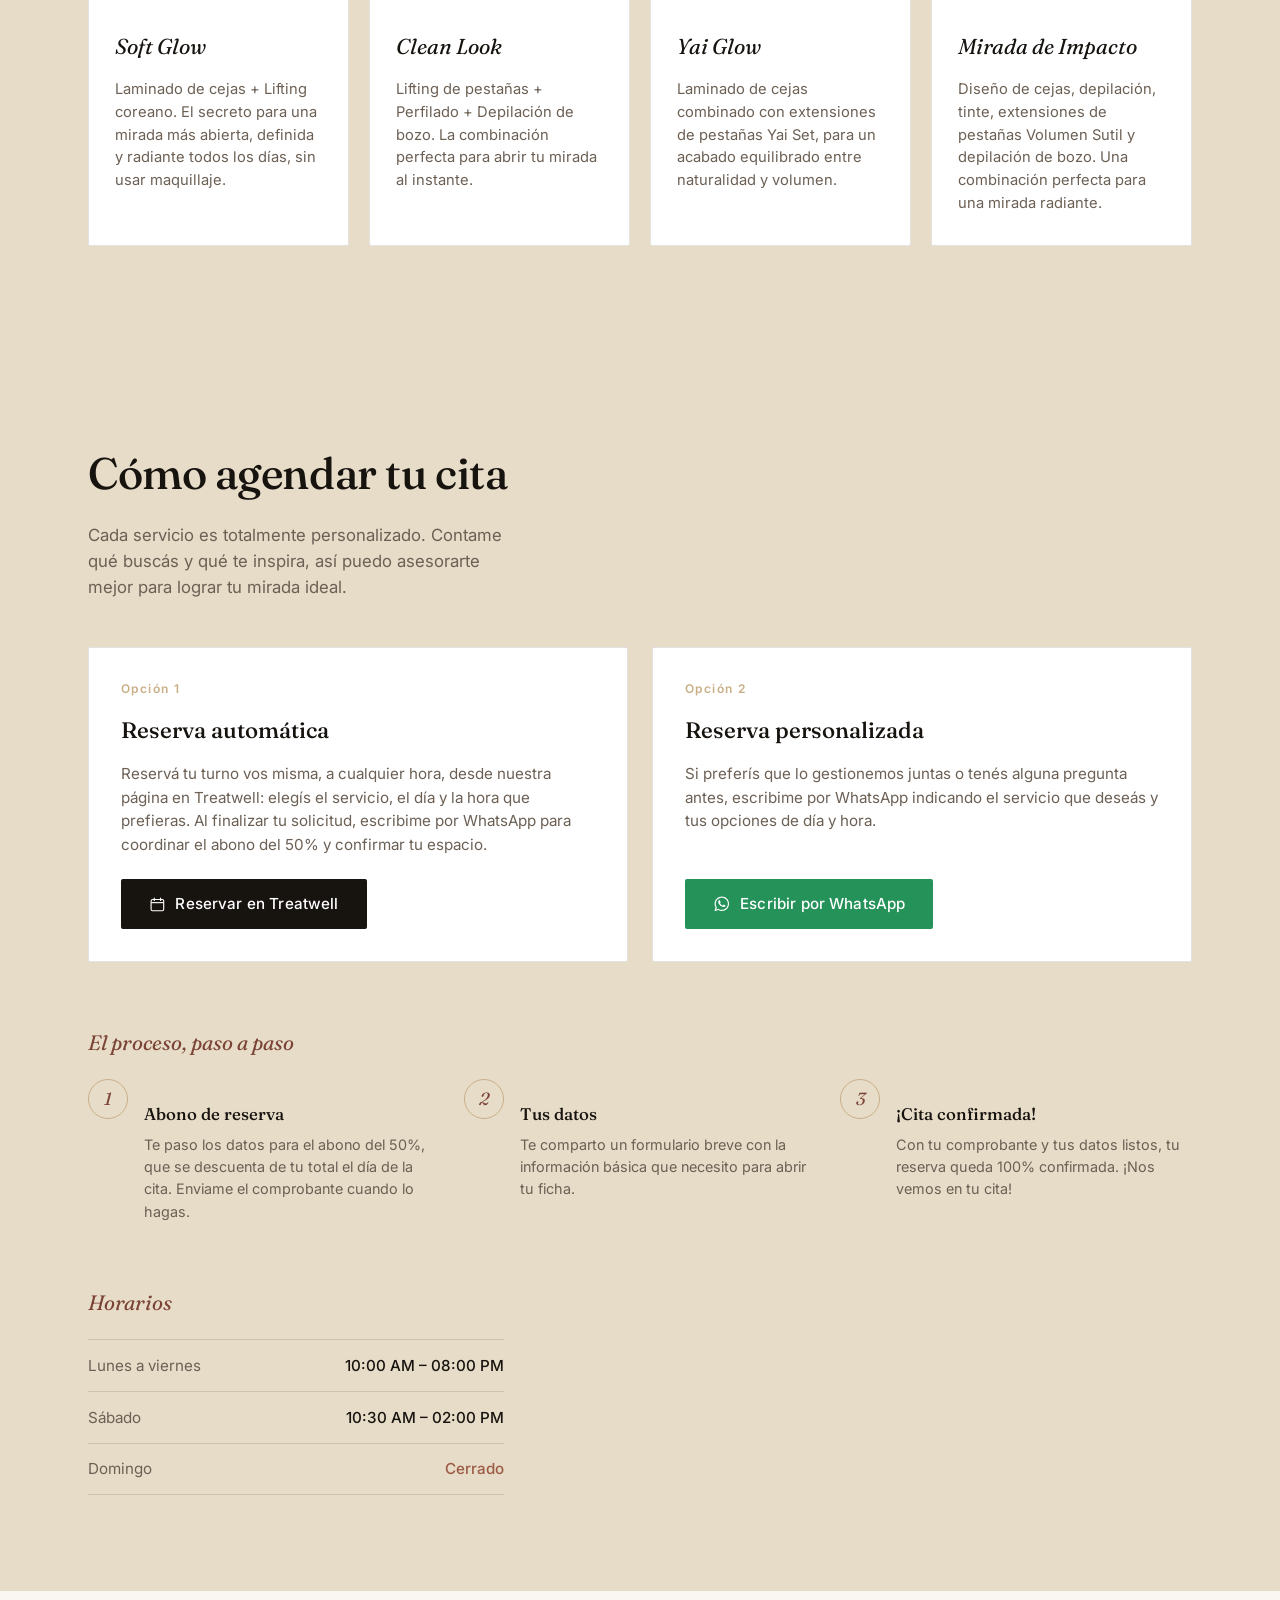
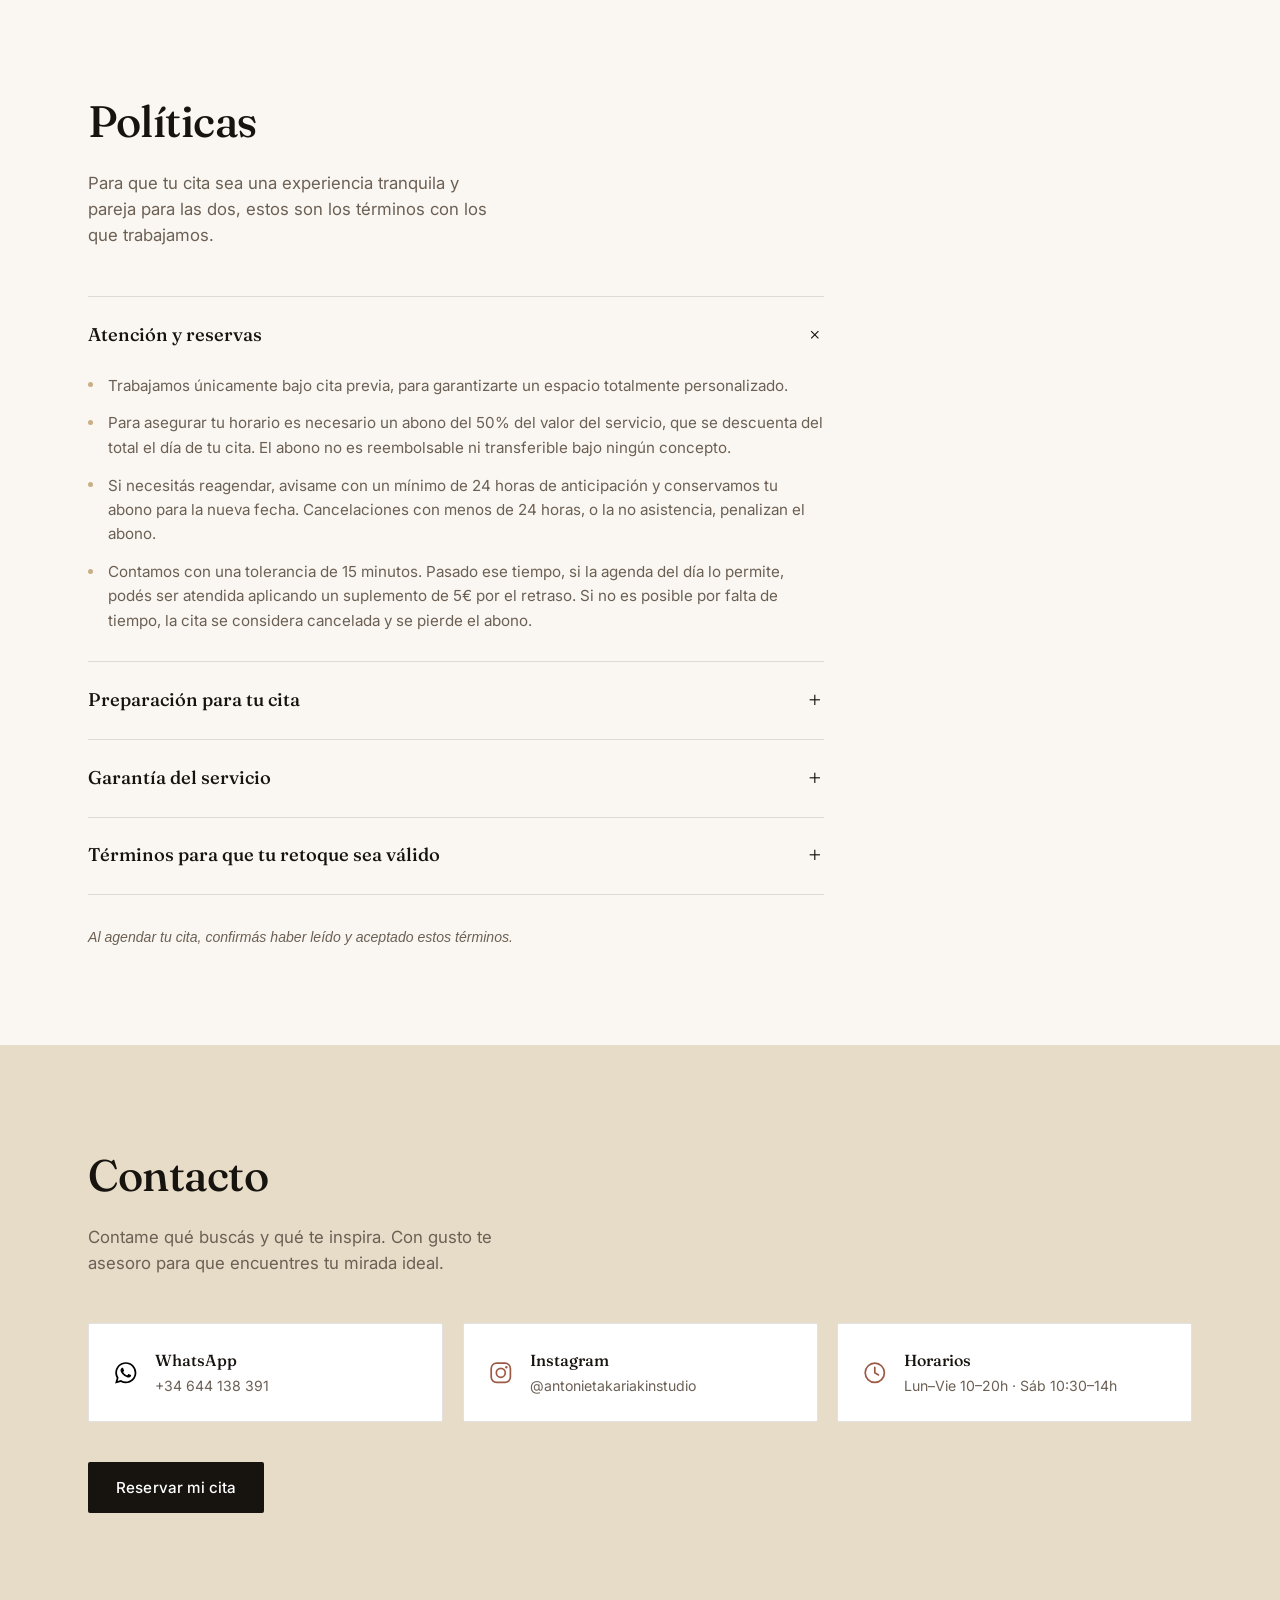
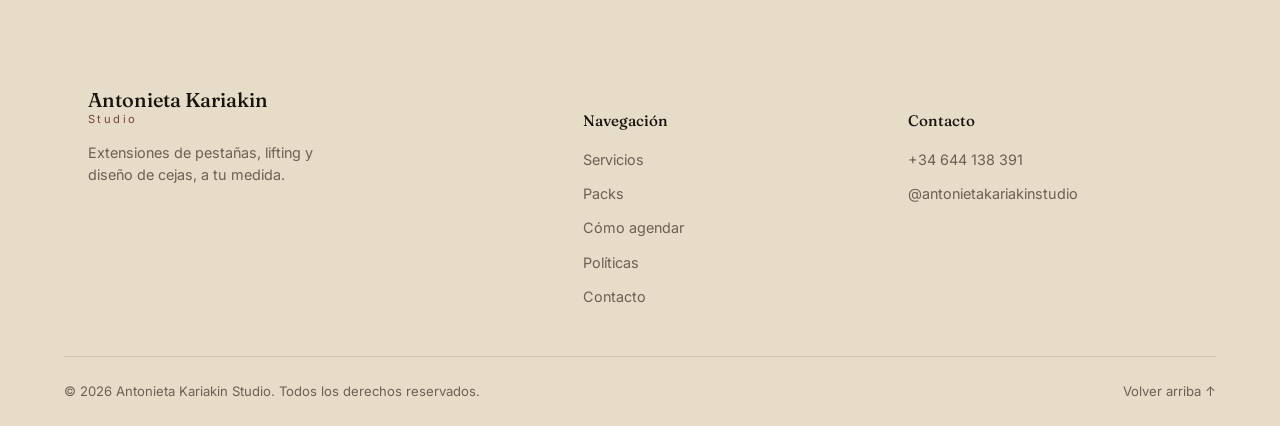
==== commit 554ecf6f: "Add files via upload" ====
--- a/index.html
+++ b/index.html
@@ -303,11 +303,11 @@
         <div class="booking-grid">
           <article class="booking-card reveal">
             <span class="booking-card__tag">Opción 1</span>
-            <h3>Reserva online</h3>
-            <p>Reservá tu turno directo desde nuestro gestor de citas: elegís el servicio, el día y la hora que prefieras, sin necesidad de escribir primero.</p>
-            <a class="btn btn--primary" href="reservas.html">
+            <h3>Reserva automática</h3>
+            <p>Reservá tu turno vos misma, a cualquier hora, desde nuestra página en Treatwell: elegís el servicio, el día y la hora que prefieras. Al finalizar tu solicitud, escribime por WhatsApp para coordinar el abono del 50% y confirmar tu espacio.</p>
+            <a class="btn btn--primary" href="https://www.treatwell.es/establecimiento/antonieta-kariakin-studio/" target="_blank" rel="noopener">
               <svg class="icon" viewBox="0 0 24 24" aria-hidden="true"><rect x="3" y="5" width="18" height="16" rx="2" fill="none" stroke="currentColor" stroke-width="1.6"></rect><line x1="3" y1="9.5" x2="21" y2="9.5" stroke="currentColor" stroke-width="1.6"></line><line x1="7.5" y1="3" x2="7.5" y2="6.5" stroke="currentColor" stroke-width="1.6" stroke-linecap="round"></line><line x1="16.5" y1="3" x2="16.5" y2="6.5" stroke="currentColor" stroke-width="1.6" stroke-linecap="round"></line></svg>
-              Ir al gestor de citas
+              Reservar en Treatwell
             </a>
           </article>
 
@@ -466,7 +466,7 @@
           </div>
         </div>
 
-        <a class="btn btn--primary contact-cta" href="reservas.html">Reservar mi cita</a>
+        <a class="btn btn--primary contact-cta" href="https://www.treatwell.es/establecimiento/antonieta-kariakin-studio/" target="_blank" rel="noopener">Reservar mi cita</a>
       </div>
     </section>
   </main>
@@ -510,3 +510,6 @@
 
 
 
+
+
+
--- a/assets/css/style.css
+++ b/assets/css/style.css
@@ -67,6 +67,21 @@
 :focus-visible{
   outline: 2px solid var(--color-accent);
   outline-offset: 3px;
+}
+
+/* ============================================
+   Scroll reveal
+   ============================================ */
+.reveal{
+  opacity: 0;
+  transform: translateY(28px);
+  transition: opacity 0.7s var(--ease), transform 0.7s var(--ease);
+  transition-delay: var(--reveal-delay, 0ms);
+  will-change: opacity, transform;
+}
+.reveal.is-visible{
+  opacity: 1;
+  transform: translateY(0);
 }
 
 /* ============================================
@@ -268,8 +283,8 @@
   z-index: 2;
   width: 100%;
   padding: 2.25rem 1.5rem 2.75rem;
-  color: #fff;
-  background: var(--color-ink);
+  color: var(--color-ink);
+  background: var(--color-bg);
 }
 
 .hero__title{
@@ -285,7 +300,7 @@
   margin-top: 1.25rem;
   max-width: 34ch;
   font-size: 1rem;
-  color: rgba(255,255,255,0.88);
+  color: var(--color-ink-soft);
 }
 
 .hero__actions{
@@ -293,6 +308,20 @@
   display: flex;
   flex-wrap: wrap;
   gap: 1rem;
+}
+
+/* On mobile the hero text sits on a light block (not the video), so the
+   secondary button needs dark styling here instead of the white/ghost
+   look used when it's overlaid on the video at desktop sizes. */
+@media (max-width: 759px){
+  .hero__content .btn--ghost{
+    border-color: var(--color-line);
+    color: var(--color-ink);
+  }
+  .hero__content .btn--ghost:hover{
+    background: var(--color-bg-alt);
+    border-color: var(--color-accent);
+  }
 }
 
 .hero__toggle{
@@ -355,9 +384,10 @@
     margin: 0 auto;
     padding: 0 1.5rem 5.5rem;
     background: transparent;
+    color: #fff;
   }
 
-  .hero__subtitle{ font-size: 1.05rem; }
+  .hero__subtitle{ font-size: 1.05rem; color: rgba(255,255,255,0.88); }
   .hero__actions{ margin-top: 2.25rem; }
 
   .hero__toggle{
@@ -395,8 +425,8 @@
   font-size: 1.05rem;
   max-width: 38ch;
 }
-.section-head--light h2{ color: #fff; }
-.section-lead--light{ color: rgba(255,255,255,0.78); }
+.section-head--light h2{ color: var(--color-ink); }
+.section-lead--light{ color: var(--color-ink-soft); }
 
 .group-title{
   font-family: var(--font-display);
@@ -527,7 +557,7 @@
    ============================================ */
 .packs{
   padding: 6rem 0;
-  background: var(--color-ink);
+  background: var(--color-bg-alt);
 }
 
 .pack-grid{
@@ -544,27 +574,27 @@
 
 .pack-card{
   padding: 1.9rem 1.6rem;
-  background: rgba(255,255,255,0.04);
-  border: 1px solid rgba(255,255,255,0.12);
+  background: var(--color-surface);
+  border: 1px solid var(--color-line);
   border-radius: var(--radius);
   display: flex;
   flex-direction: column;
   gap: 0.9rem;
-  transition: border-color 0.25s var(--ease), background-color 0.25s var(--ease);
+  transition: border-color 0.25s var(--ease), transform 0.25s var(--ease);
 }
 .pack-card:hover{
-  border-color: var(--color-caramel);
-  background: rgba(255,255,255,0.07);
+  border-color: var(--color-accent);
+  transform: translateY(-2px);
 }
 .pack-card h3{
   font-family: var(--font-display);
   font-style: italic;
   font-weight: 400;
   font-size: 1.35rem;
-  color: #fff;
+  color: var(--color-ink);
 }
 .pack-card p{
-  color: rgba(255,255,255,0.7);
+  color: var(--color-ink-soft);
   font-size: 0.92rem;
   flex-grow: 1;
 }
@@ -884,8 +914,8 @@
    Footer
    ============================================ */
 .site-footer{
-  background: var(--color-ink);
-  color: rgba(255,255,255,0.75);
+  background: var(--color-bg-alt);
+  color: var(--color-ink-soft);
   padding: 4rem 0 0;
 }
 
@@ -894,7 +924,7 @@
   grid-template-columns: 1.6fr 1fr 1fr;
   gap: 2.5rem;
   padding-bottom: 3rem;
-  border-bottom: 1px solid rgba(255,255,255,0.12);
+  border-bottom: 1px solid var(--color-line);
 }
 @media (max-width: 720px){
   .site-footer__inner{ grid-template-columns: 1fr; gap: 2rem; }
@@ -904,11 +934,11 @@
   margin-top: 1rem;
   font-size: 0.9rem;
   max-width: 26ch;
-  color: rgba(255,255,255,0.6);
-}
-
-.logo--footer{ color: #fff; }
-.logo--footer .logo__studio{ color: var(--color-caramel); }
+  color: var(--color-ink-soft);
+}
+
+.logo--footer{ color: var(--color-ink); }
+.logo--footer .logo__studio{ color: var(--color-accent-dk); }
 
 .site-footer__nav,
 .site-footer__contact{
@@ -921,18 +951,18 @@
   font-family: var(--font-display);
   font-weight: 500;
   font-size: 0.95rem;
-  color: #fff;
+  color: var(--color-ink);
   margin-bottom: 0.25rem;
 }
 .site-footer__nav a,
 .site-footer__contact a{
   font-size: 0.9rem;
-  color: rgba(255,255,255,0.7);
+  color: var(--color-ink-soft);
   transition: color 0.2s var(--ease);
   width: fit-content;
 }
 .site-footer__nav a:hover,
-.site-footer__contact a:hover{ color: #fff; }
+.site-footer__contact a:hover{ color: var(--color-accent-dk); }
 
 .site-footer__bottom{
   display: flex;
@@ -942,10 +972,10 @@
   gap: 1rem;
   padding: 1.5rem 0;
   font-size: 0.82rem;
-  color: rgba(255,255,255,0.5);
-}
-.site-footer__bottom a{ color: rgba(255,255,255,0.5); }
-.site-footer__bottom a:hover{ color: #fff; }
+  color: var(--color-ink-soft);
+}
+.site-footer__bottom a{ color: var(--color-ink-soft); }
+.site-footer__bottom a:hover{ color: var(--color-accent-dk); }
 
 /* ============================================
    Service & pack icons
@@ -982,8 +1012,8 @@
   width: 2.5rem;
   height: 2.5rem;
   border-radius: 50%;
-  background: rgba(255,255,255,0.08);
-  color: var(--color-caramel);
+  background: var(--color-surface);
+  color: var(--color-accent-dk);
   display: flex;
   align-items: center;
   justify-content: center;
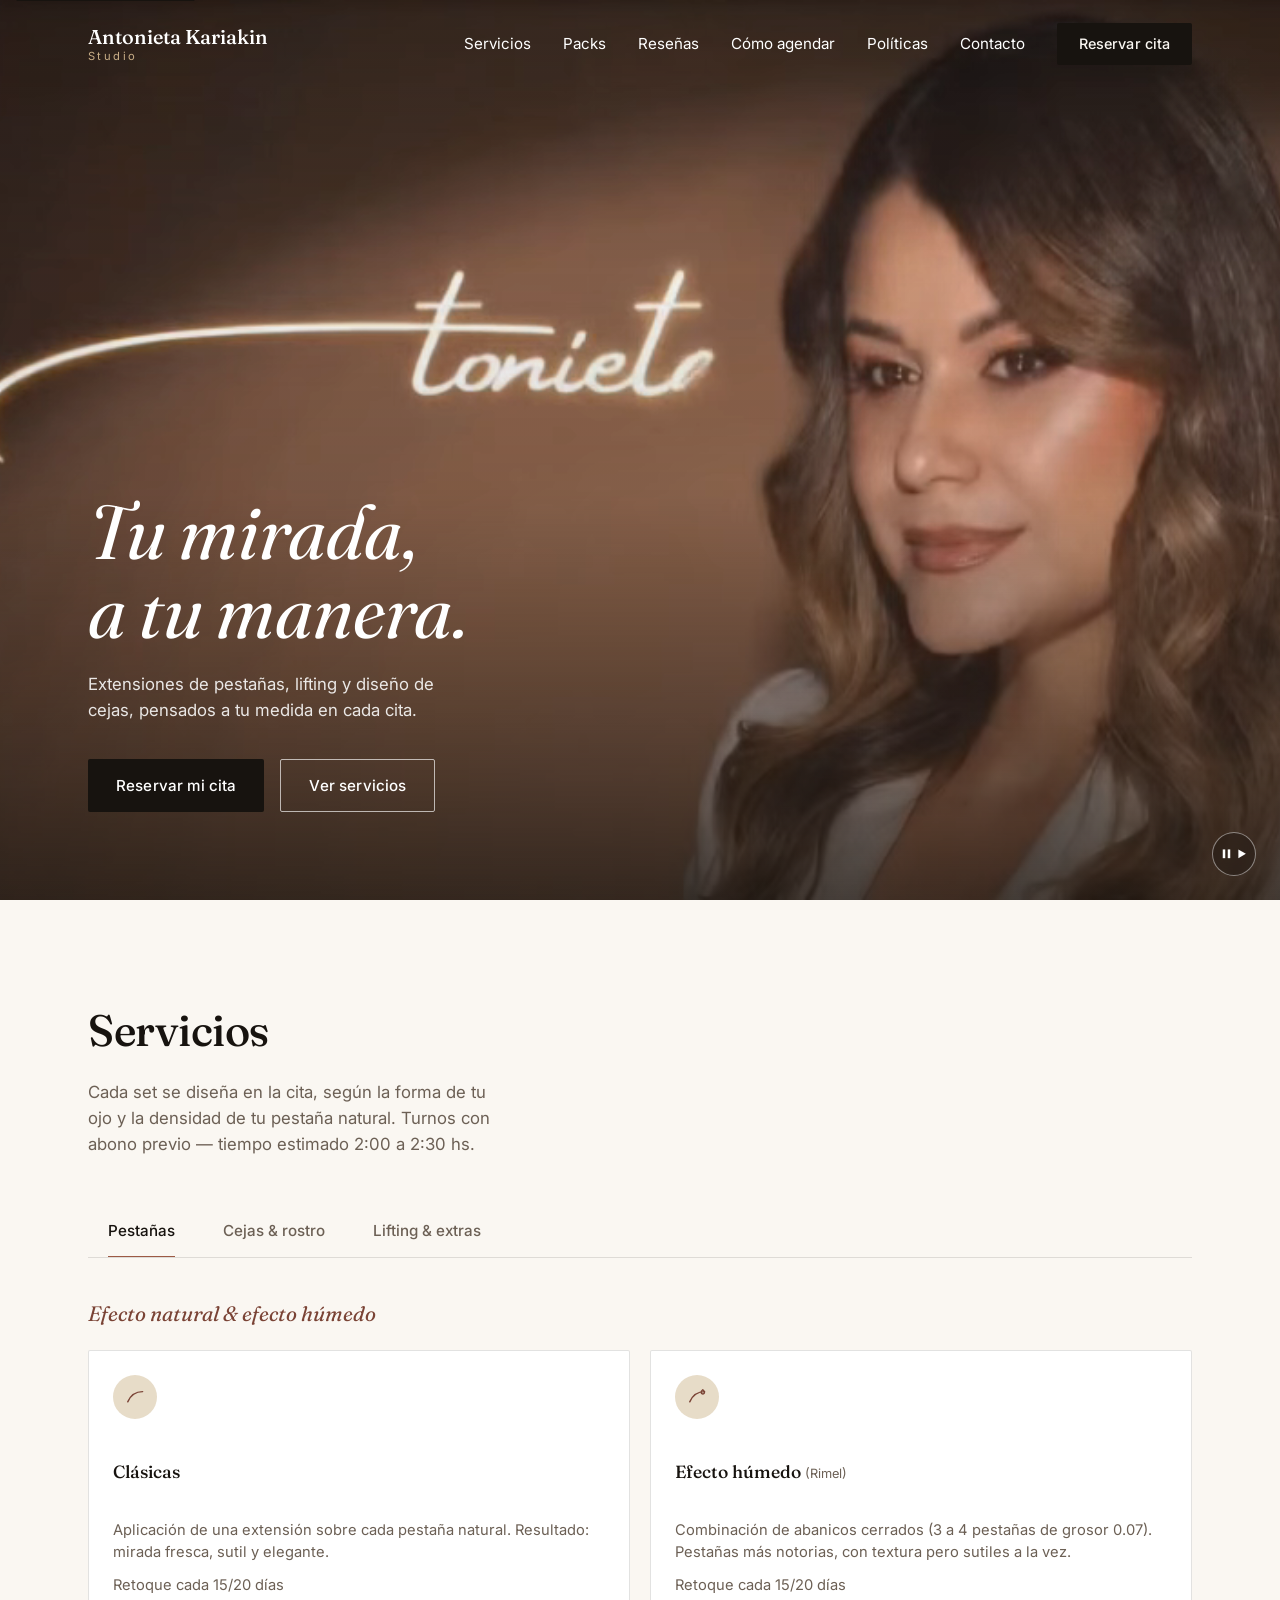
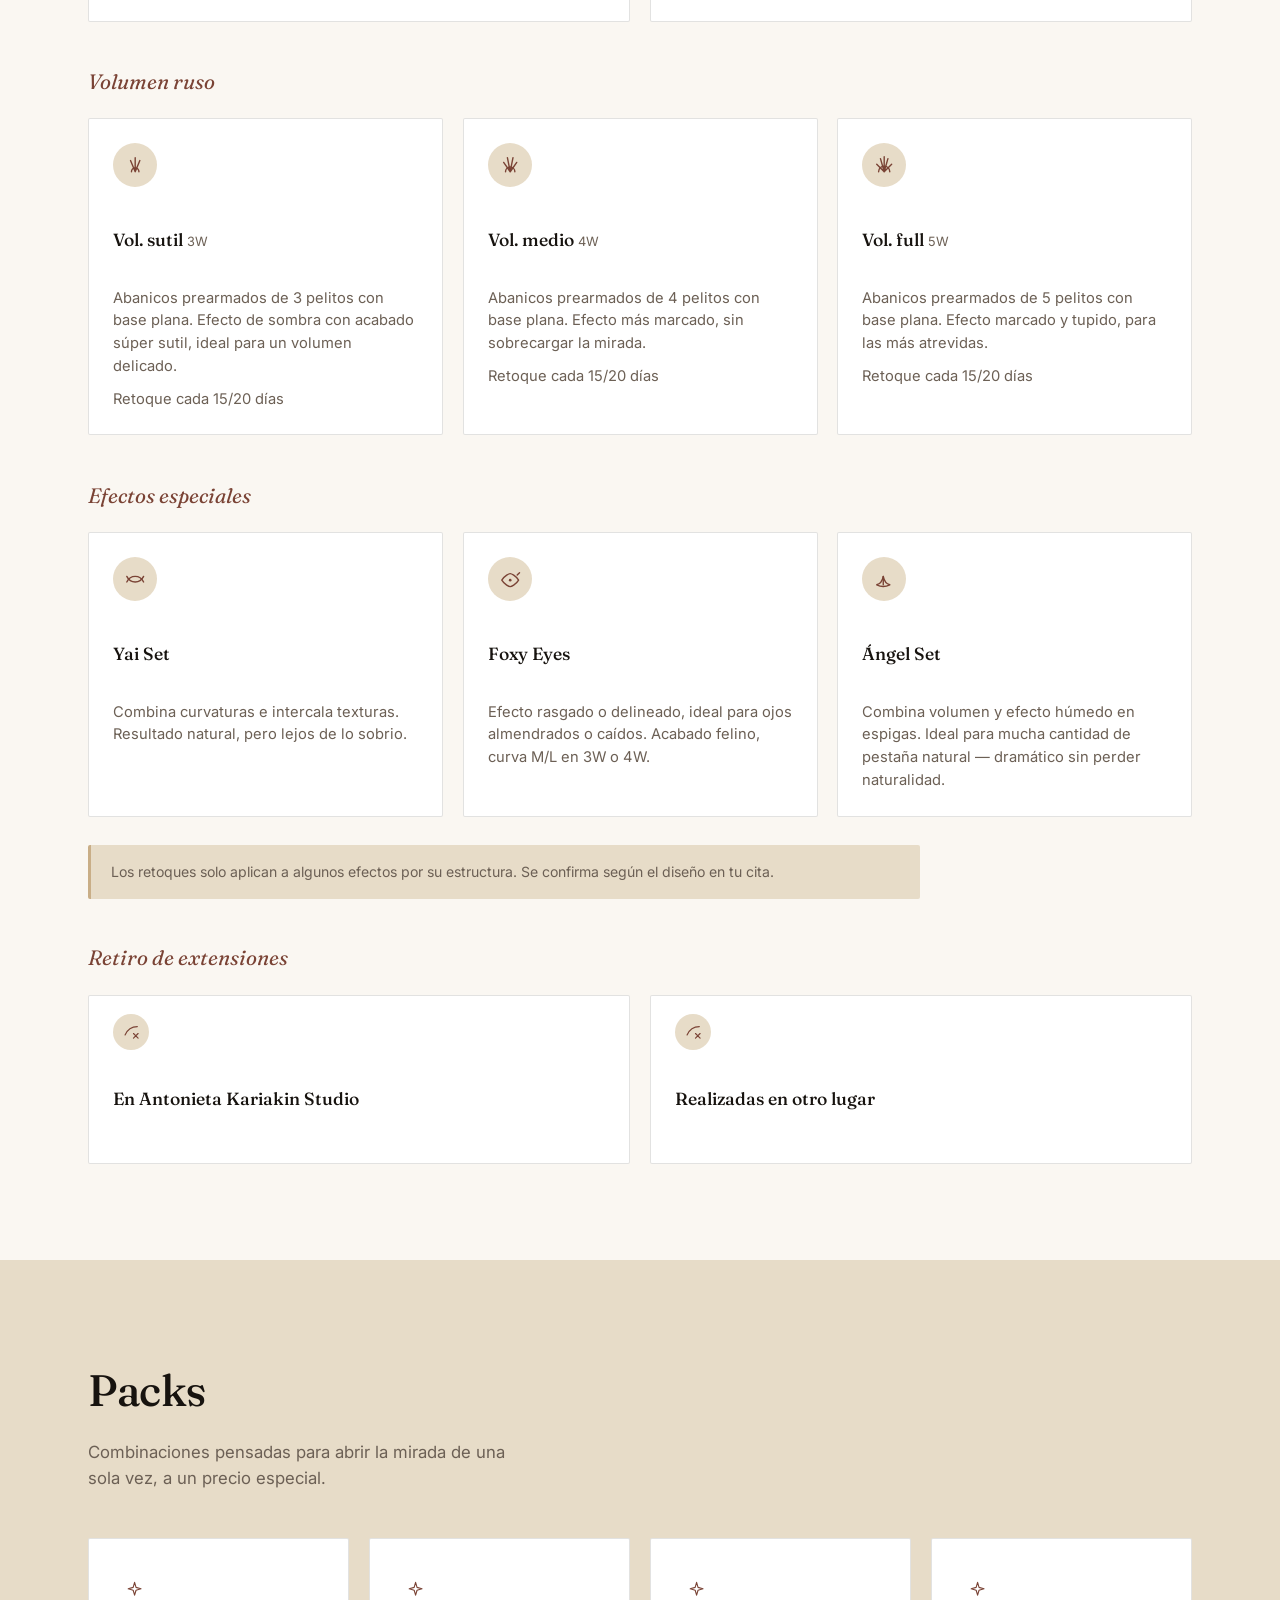
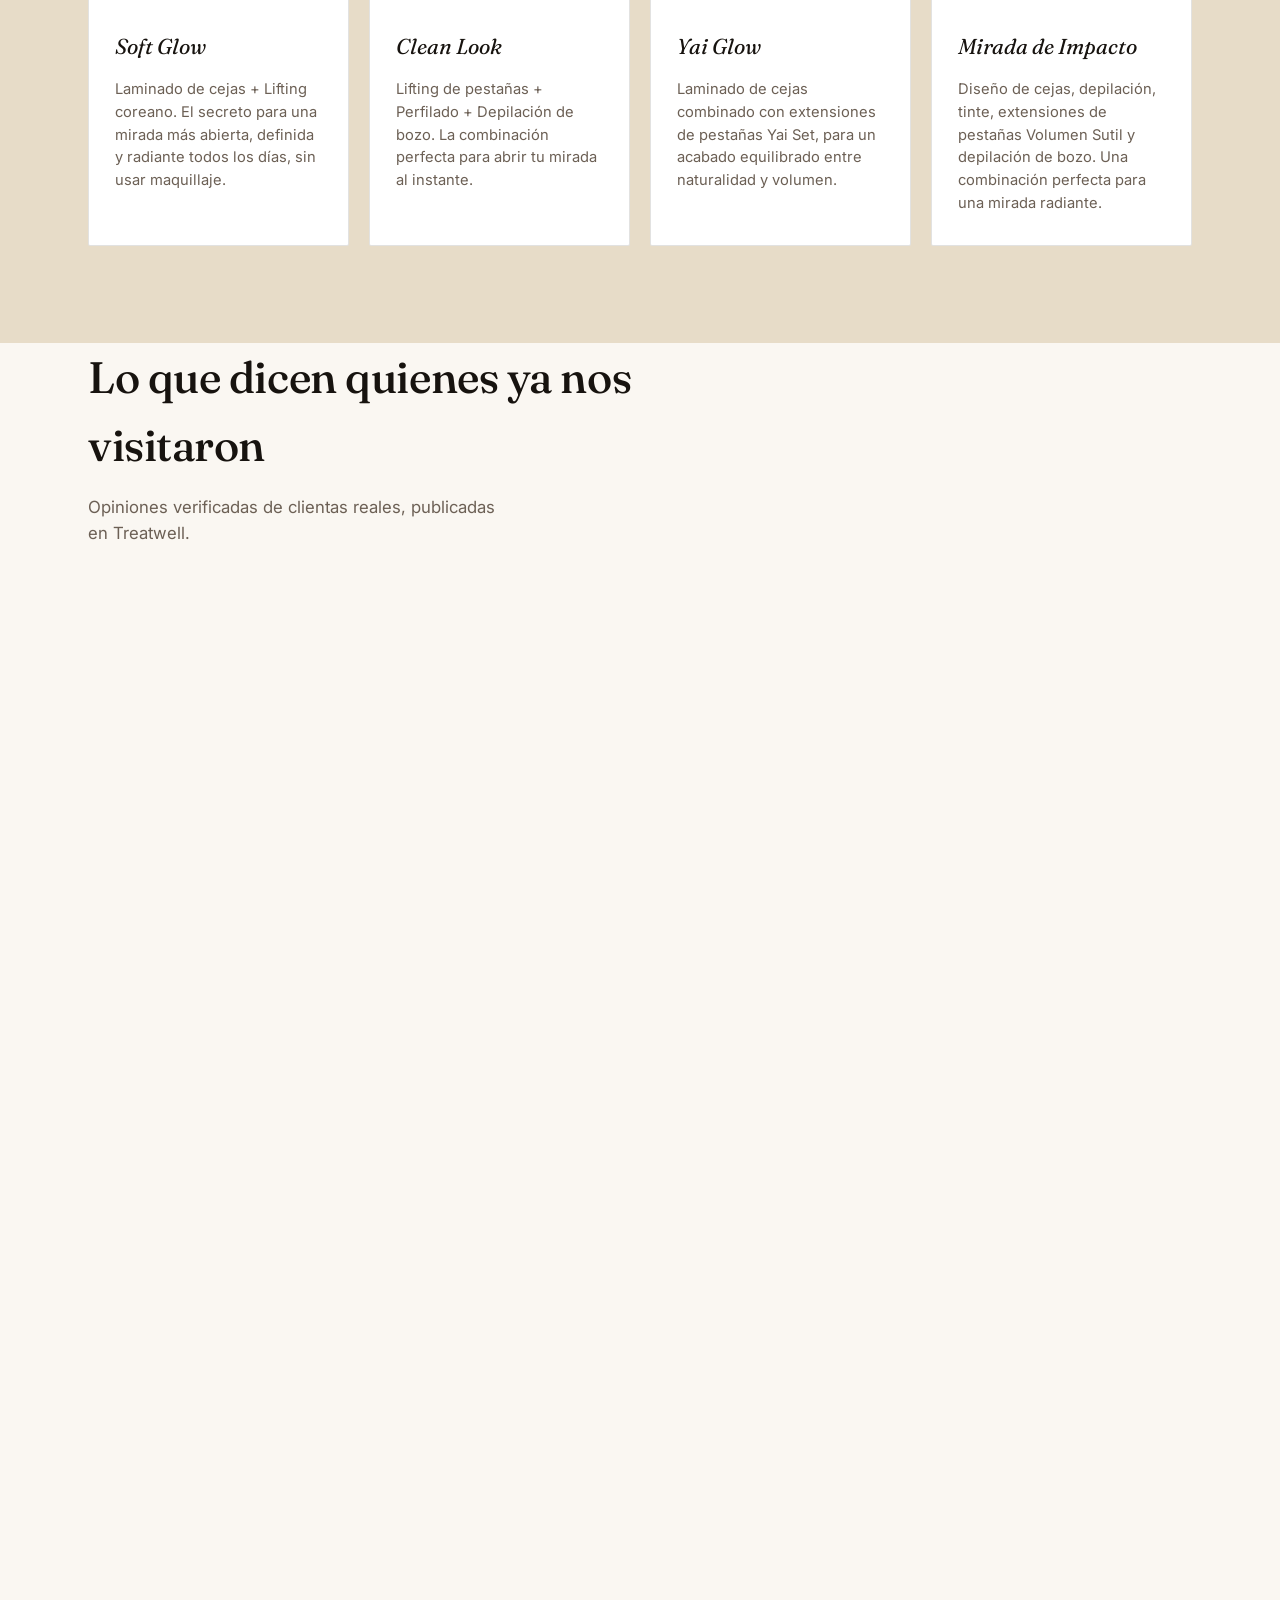
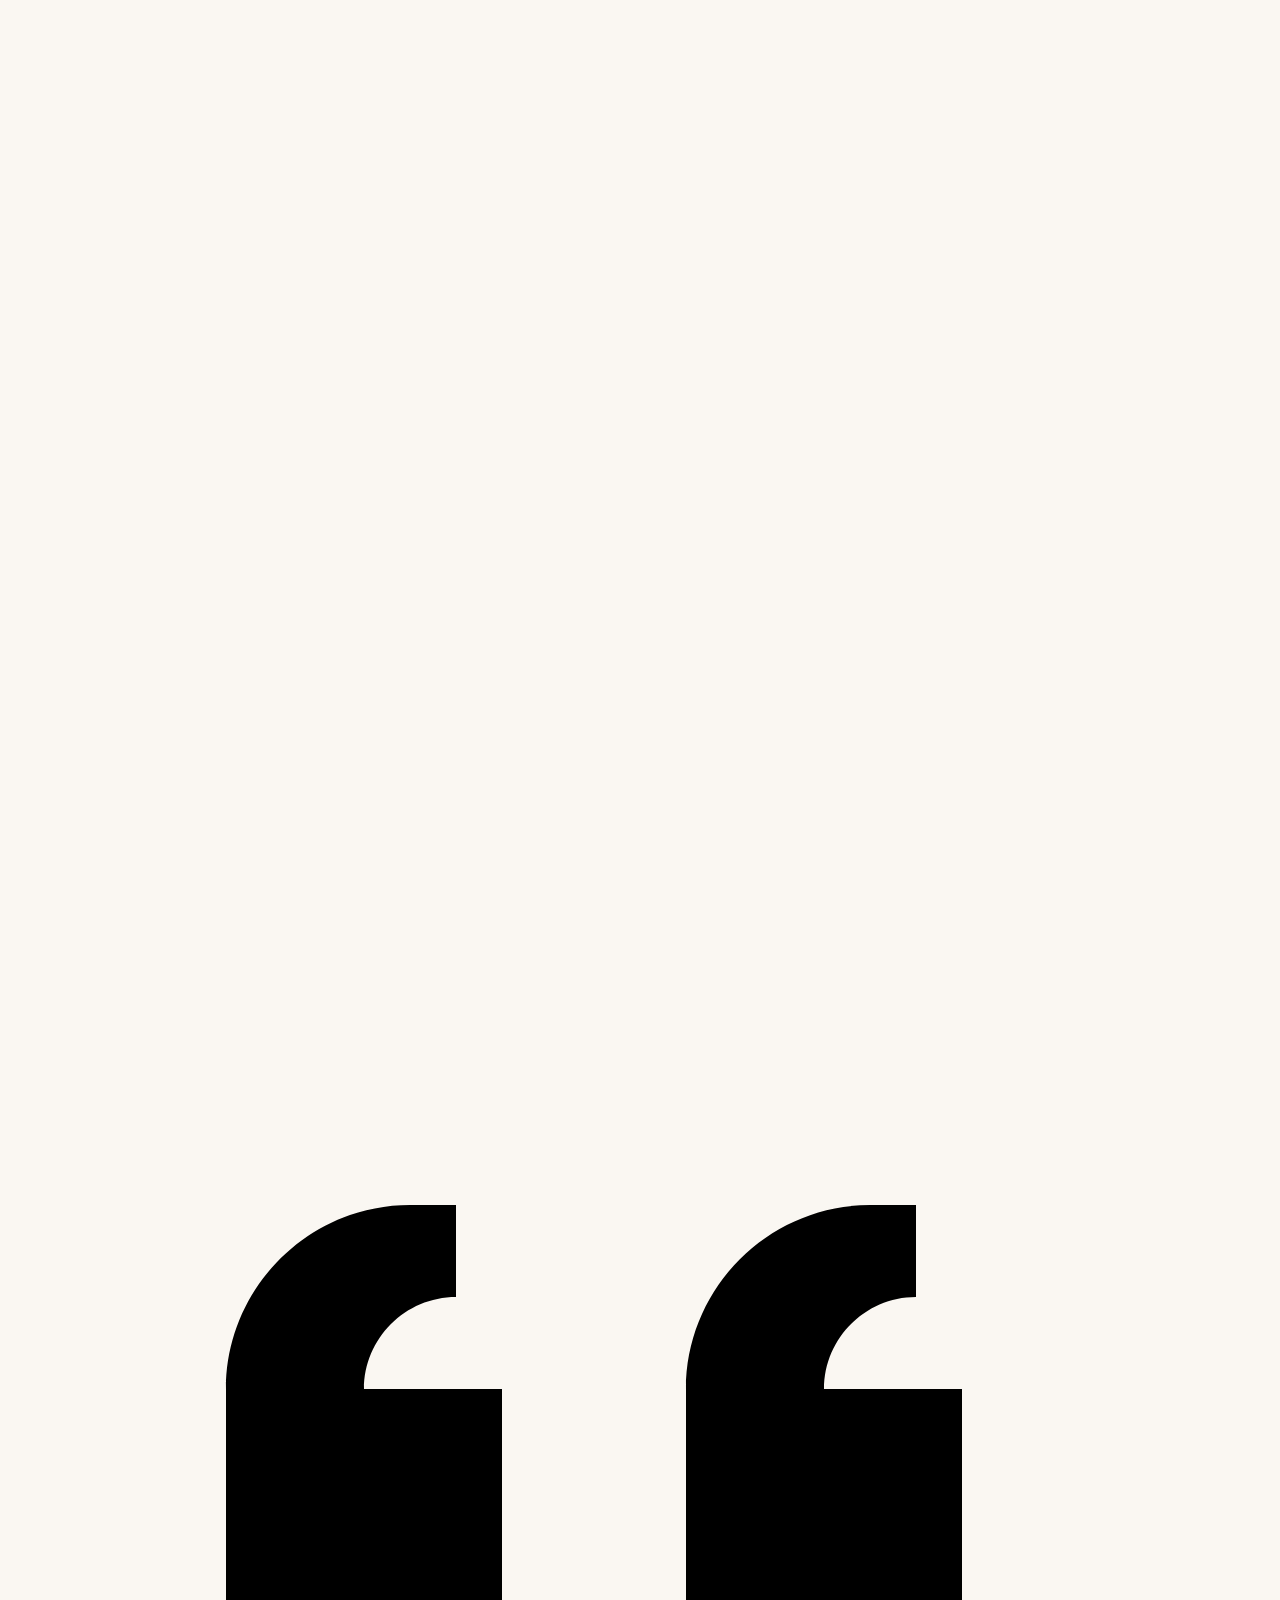
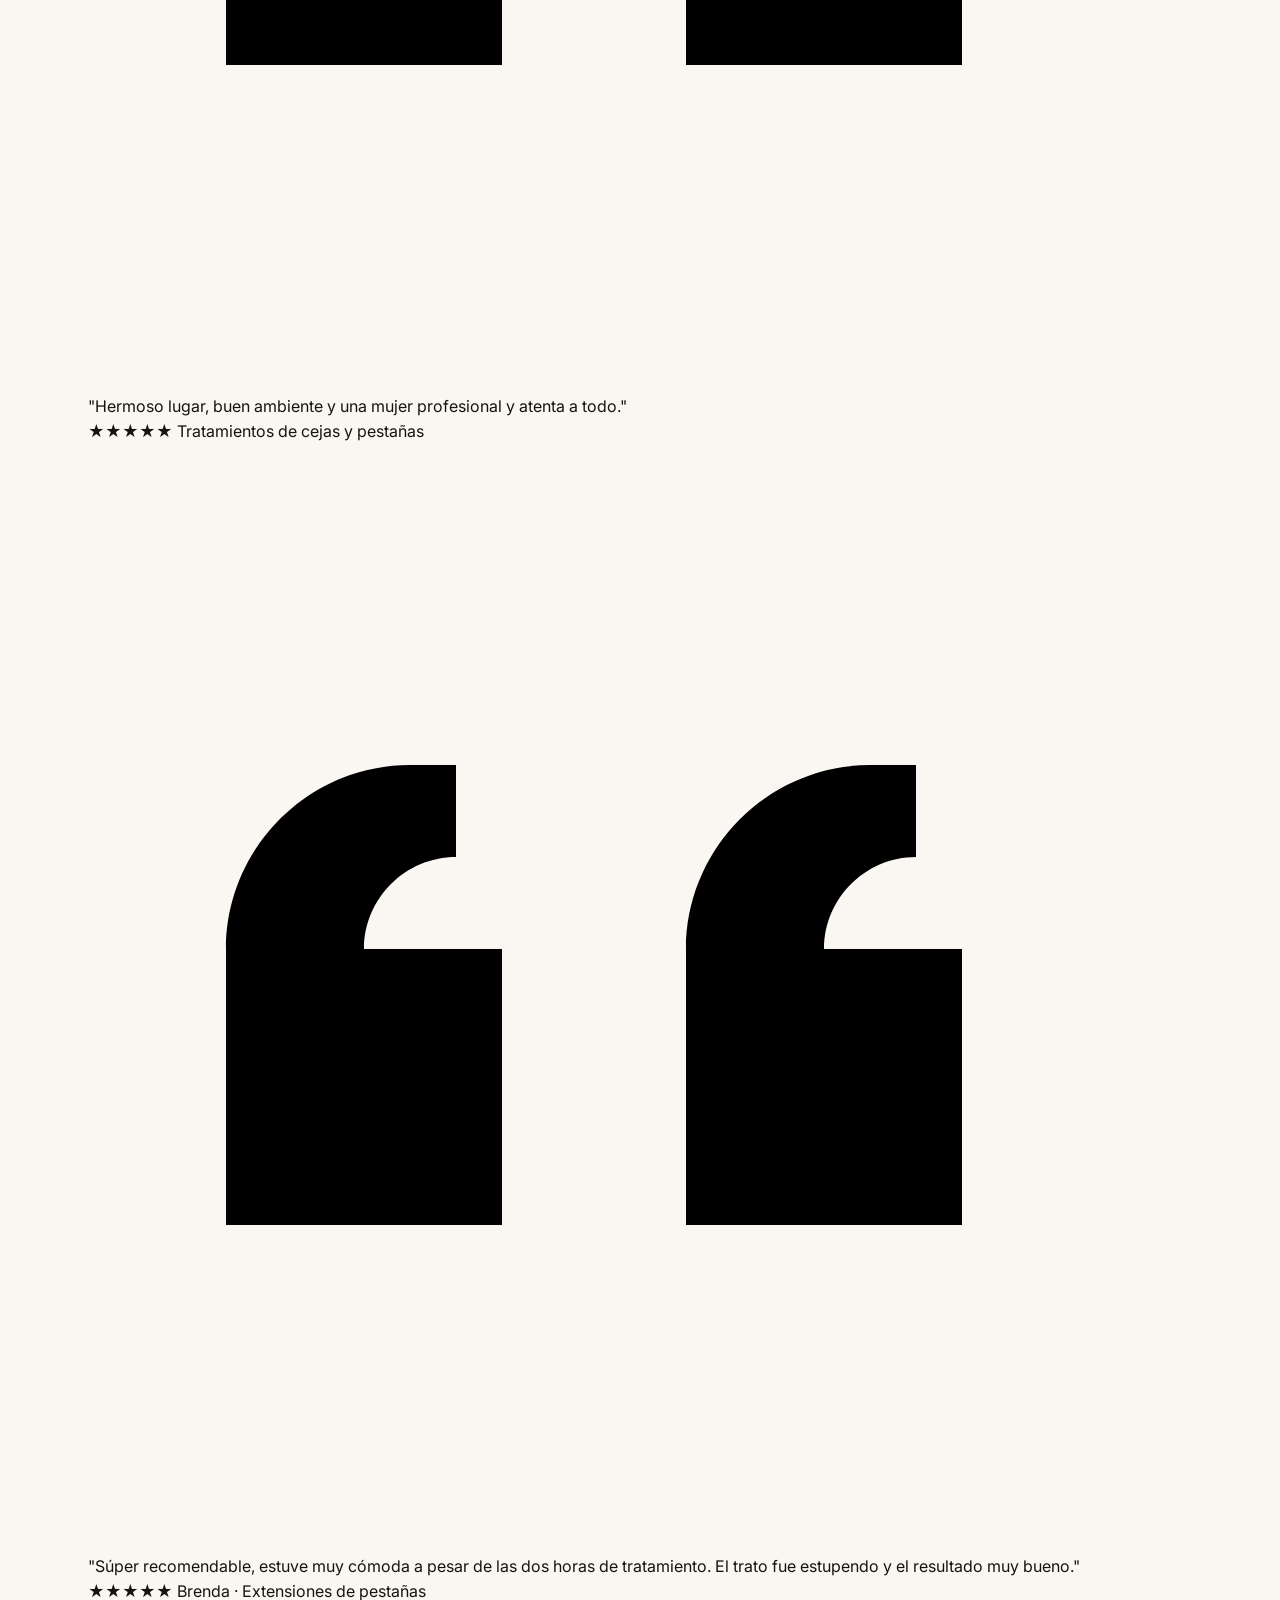
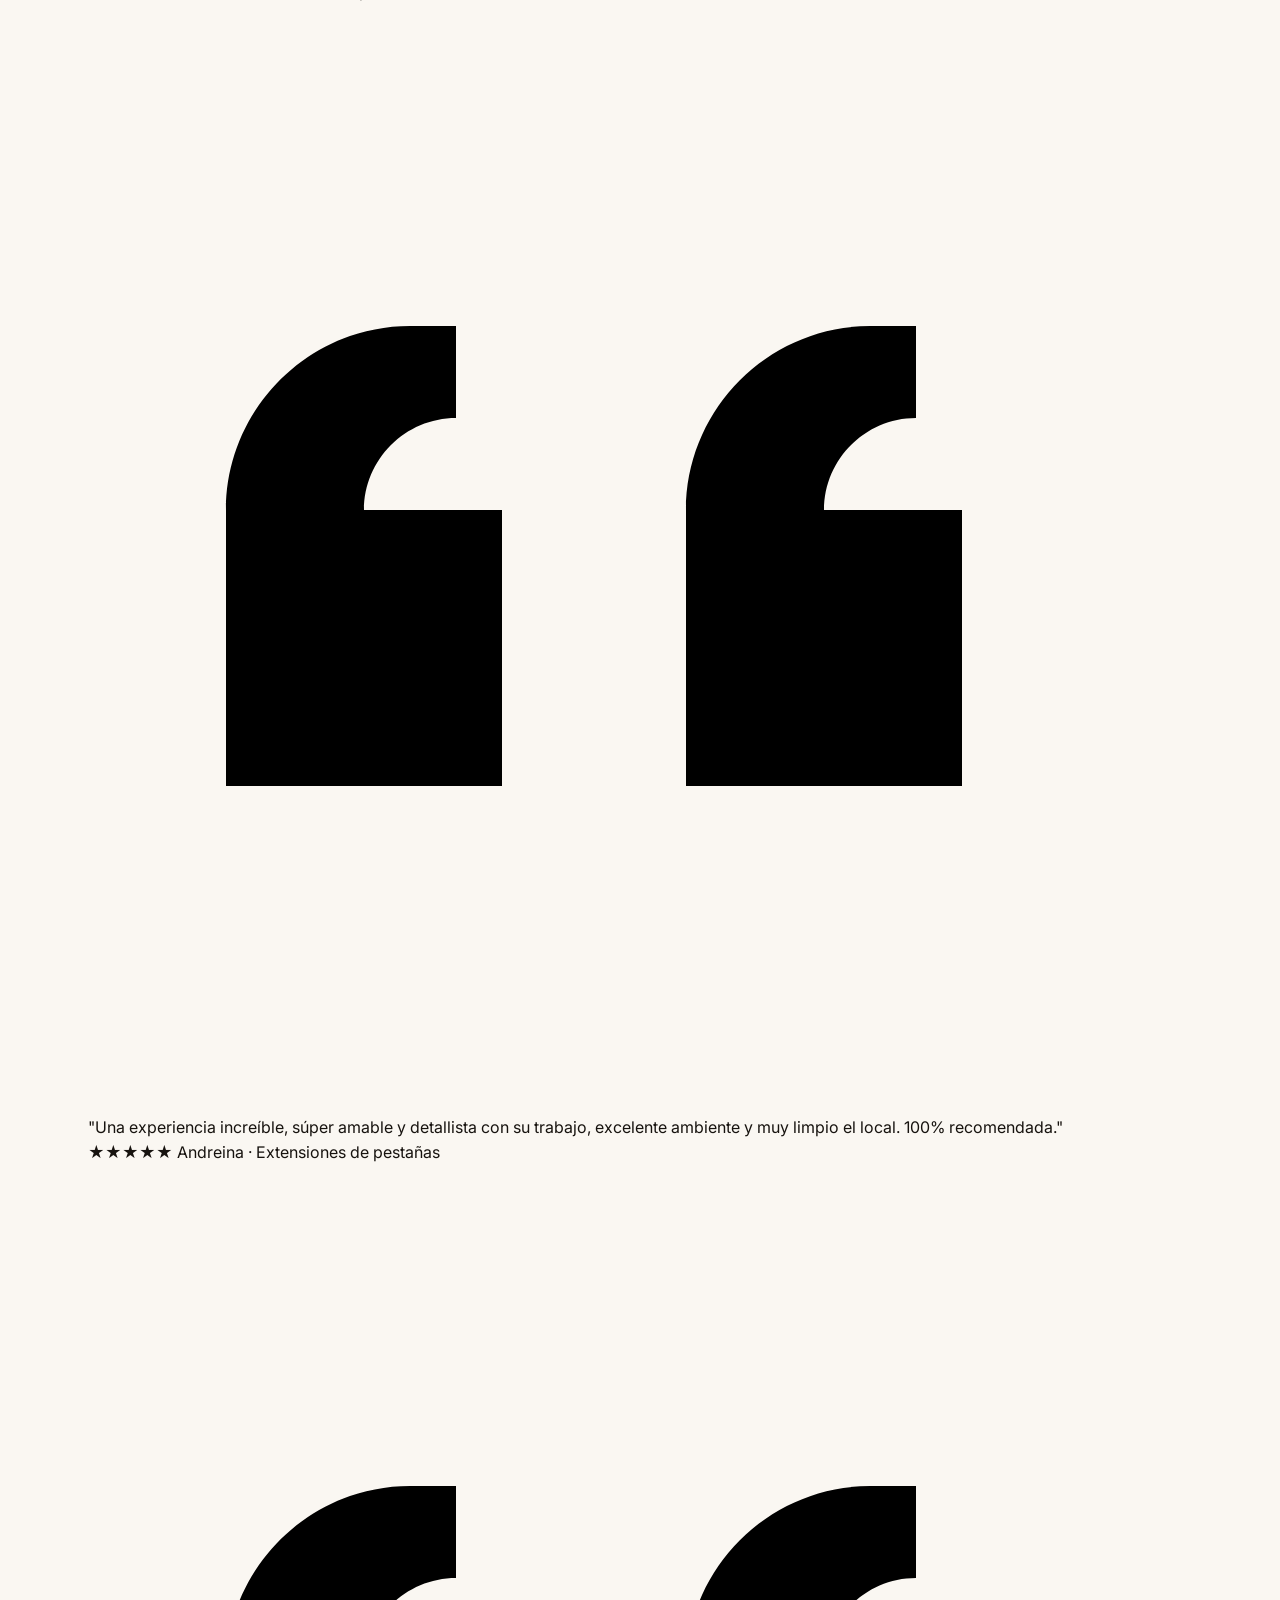
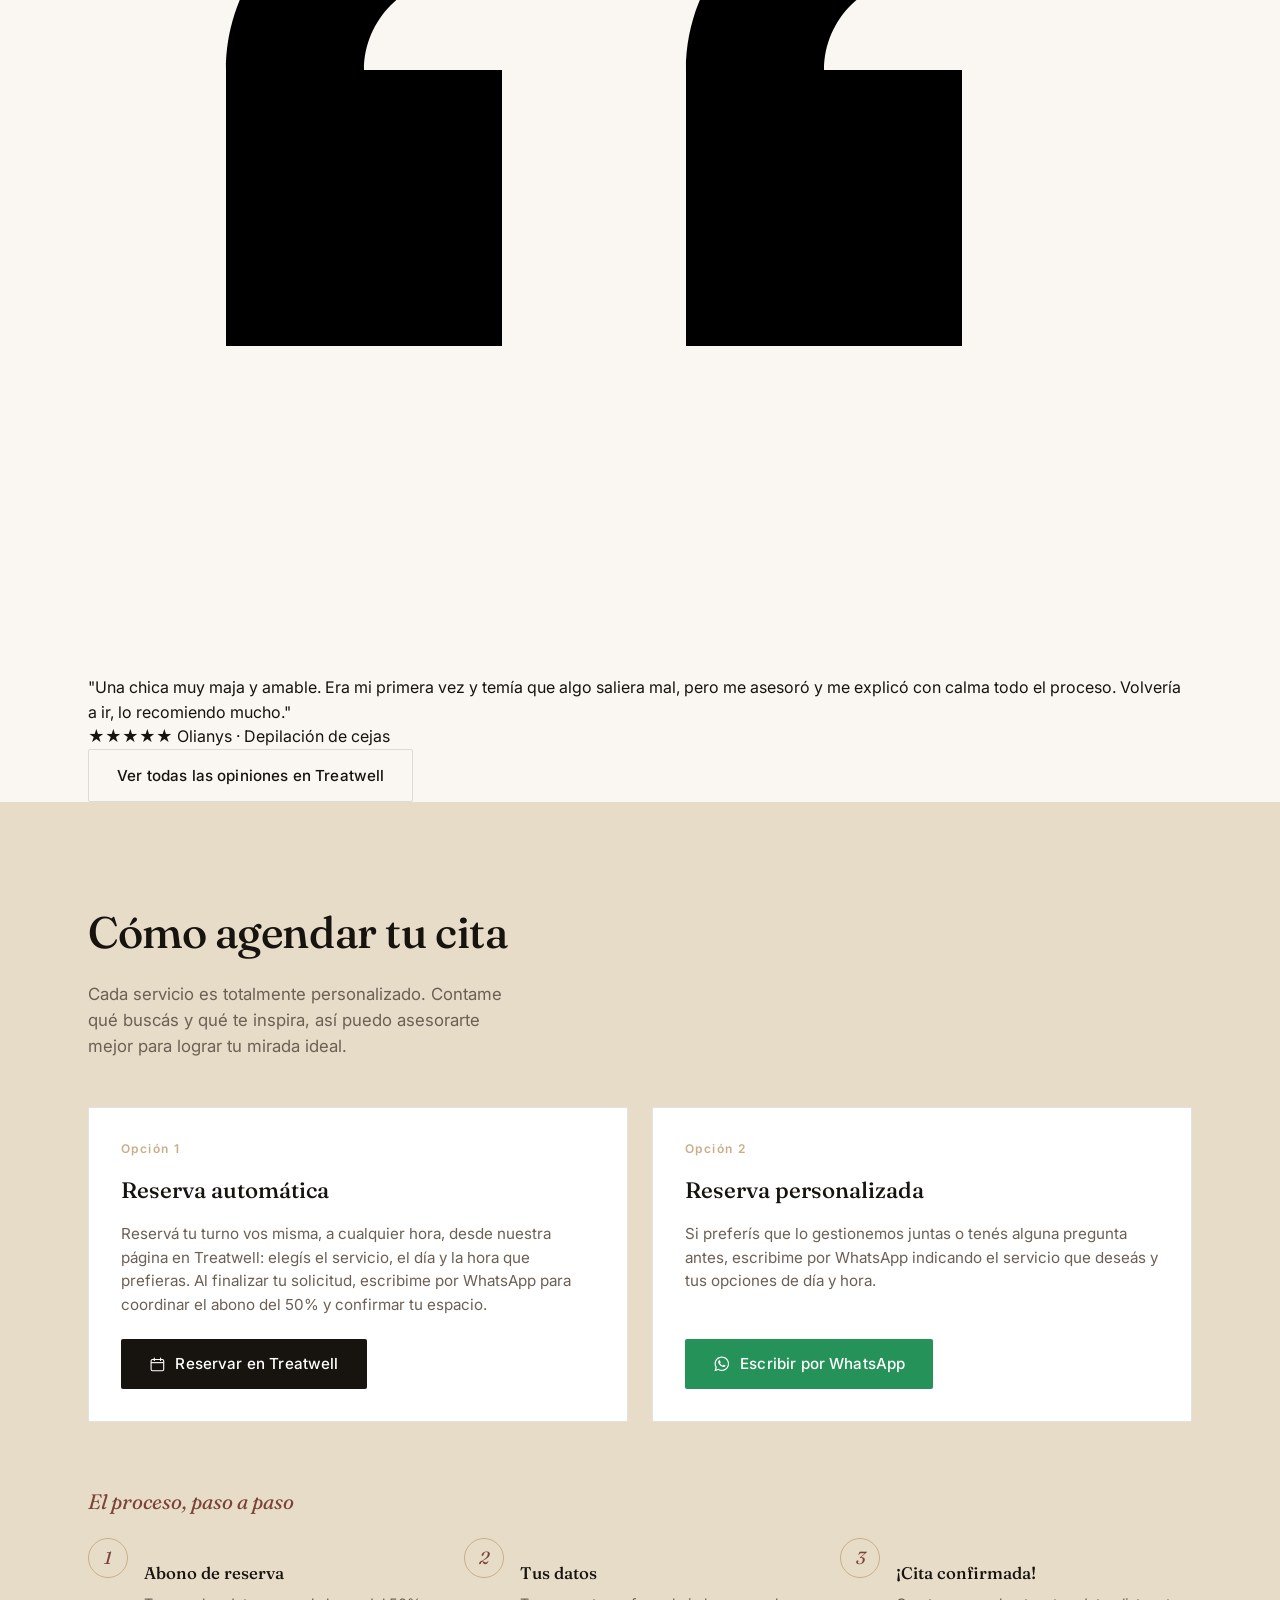
==== commit ec616d33: "Add files via upload" ====
--- a/index.html
+++ b/index.html
@@ -32,6 +32,7 @@
       <nav class="site-nav" id="siteNav">
         <a href="#servicios">Servicios</a>
         <a href="#packs">Packs</a>
+        <a href="#resenas">Reseñas</a>
         <a href="#agendar">Cómo agendar</a>
         <a href="#politicas">Políticas</a>
         <a href="#contacto">Contacto</a>
@@ -290,6 +291,64 @@
             <p>Diseño de cejas, depilación, tinte, extensiones de pestañas Volumen Sutil y depilación de bozo. Una combinación perfecta para una mirada radiante.</p>
           </article>
         </div>
+      </div>
+    </section>
+
+    <section class="reviews" id="resenas" aria-labelledby="reviews-heading">
+      <div class="wrap">
+        <div class="section-head reveal">
+          <h2 id="reviews-heading">Lo que dicen quienes ya nos visitaron</h2>
+          <p class="section-lead">Opiniones verificadas de clientas reales, publicadas en Treatwell.</p>
+        </div>
+
+        <a class="reviews-badge reveal" href="https://www.treatwell.es/establecimiento/antonieta-kariakin-studio/" target="_blank" rel="noopener">
+          <span class="reviews-badge__stars" aria-hidden="true">
+            <svg viewBox="0 0 24 24"><path d="M12 2.5l2.9 6.1 6.6.8-4.9 4.6 1.3 6.7L12 17.6l-5.9 3.1 1.3-6.7-4.9-4.6 6.6-.8L12 2.5Z"/></svg>
+            <svg viewBox="0 0 24 24"><path d="M12 2.5l2.9 6.1 6.6.8-4.9 4.6 1.3 6.7L12 17.6l-5.9 3.1 1.3-6.7-4.9-4.6 6.6-.8L12 2.5Z"/></svg>
+            <svg viewBox="0 0 24 24"><path d="M12 2.5l2.9 6.1 6.6.8-4.9 4.6 1.3 6.7L12 17.6l-5.9 3.1 1.3-6.7-4.9-4.6 6.6-.8L12 2.5Z"/></svg>
+            <svg viewBox="0 0 24 24"><path d="M12 2.5l2.9 6.1 6.6.8-4.9 4.6 1.3 6.7L12 17.6l-5.9 3.1 1.3-6.7-4.9-4.6 6.6-.8L12 2.5Z"/></svg>
+            <svg viewBox="0 0 24 24"><path d="M12 2.5l2.9 6.1 6.6.8-4.9 4.6 1.3 6.7L12 17.6l-5.9 3.1 1.3-6.7-4.9-4.6 6.6-.8L12 2.5Z"/></svg>
+          </span>
+          <span class="reviews-badge__text"><strong>5,0</strong> sobre 5 · 14 opiniones verificadas en Treatwell</span>
+          <svg class="reviews-badge__arrow" viewBox="0 0 24 24" aria-hidden="true"><path d="M9 6l6 6-6 6"/></svg>
+        </a>
+
+        <div class="review-grid">
+          <article class="review-card reveal">
+            <svg class="review-card__quote" viewBox="0 0 24 24" aria-hidden="true"><path d="M7 7c-2.2 0-4 1.8-4 4v6h6v-6H6c0-1.1.9-2 2-2V7Zm10 0c-2.2 0-4 1.8-4 4v6h6v-6h-3c0-1.1.9-2 2-2V7Z"/></svg>
+            <p class="review-card__text">"Hermoso lugar, buen ambiente y una mujer profesional y atenta a todo."</p>
+            <div class="review-card__meta">
+              <span class="review-card__stars" aria-hidden="true">★★★★★</span>
+              <span class="review-card__author">Tratamientos de cejas y pestañas</span>
+            </div>
+          </article>
+          <article class="review-card reveal">
+            <svg class="review-card__quote" viewBox="0 0 24 24" aria-hidden="true"><path d="M7 7c-2.2 0-4 1.8-4 4v6h6v-6H6c0-1.1.9-2 2-2V7Zm10 0c-2.2 0-4 1.8-4 4v6h6v-6h-3c0-1.1.9-2 2-2V7Z"/></svg>
+            <p class="review-card__text">"Súper recomendable, estuve muy cómoda a pesar de las dos horas de tratamiento. El trato fue estupendo y el resultado muy bueno."</p>
+            <div class="review-card__meta">
+              <span class="review-card__stars" aria-hidden="true">★★★★★</span>
+              <span class="review-card__author">Brenda · Extensiones de pestañas</span>
+            </div>
+          </article>
+          <article class="review-card reveal">
+            <svg class="review-card__quote" viewBox="0 0 24 24" aria-hidden="true"><path d="M7 7c-2.2 0-4 1.8-4 4v6h6v-6H6c0-1.1.9-2 2-2V7Zm10 0c-2.2 0-4 1.8-4 4v6h6v-6h-3c0-1.1.9-2 2-2V7Z"/></svg>
+            <p class="review-card__text">"Una experiencia increíble, súper amable y detallista con su trabajo, excelente ambiente y muy limpio el local. 100% recomendada."</p>
+            <div class="review-card__meta">
+              <span class="review-card__stars" aria-hidden="true">★★★★★</span>
+              <span class="review-card__author">Andreina · Extensiones de pestañas</span>
+            </div>
+          </article>
+          <article class="review-card reveal">
+            <svg class="review-card__quote" viewBox="0 0 24 24" aria-hidden="true"><path d="M7 7c-2.2 0-4 1.8-4 4v6h6v-6H6c0-1.1.9-2 2-2V7Zm10 0c-2.2 0-4 1.8-4 4v6h6v-6h-3c0-1.1.9-2 2-2V7Z"/></svg>
+            <p class="review-card__text">"Una chica muy maja y amable. Era mi primera vez y temía que algo saliera mal, pero me asesoró y me explicó con calma todo el proceso. Volvería a ir, lo recomiendo mucho."</p>
+            <div class="review-card__meta">
+              <span class="review-card__stars" aria-hidden="true">★★★★★</span>
+              <span class="review-card__author">Olianys · Depilación de cejas</span>
+            </div>
+          </article>
+        </div>
+
+        <a class="btn btn--ghost btn--ghost-light reviews-cta reveal" href="https://www.treatwell.es/establecimiento/antonieta-kariakin-studio/" target="_blank" rel="noopener">Ver todas las opiniones en Treatwell</a>
       </div>
     </section>
 
@@ -485,6 +544,7 @@
         <h4>Navegación</h4>
         <a href="#servicios">Servicios</a>
         <a href="#packs">Packs</a>
+        <a href="#resenas">Reseñas</a>
         <a href="#agendar">Cómo agendar</a>
         <a href="#politicas">Políticas</a>
         <a href="#contacto">Contacto</a>
